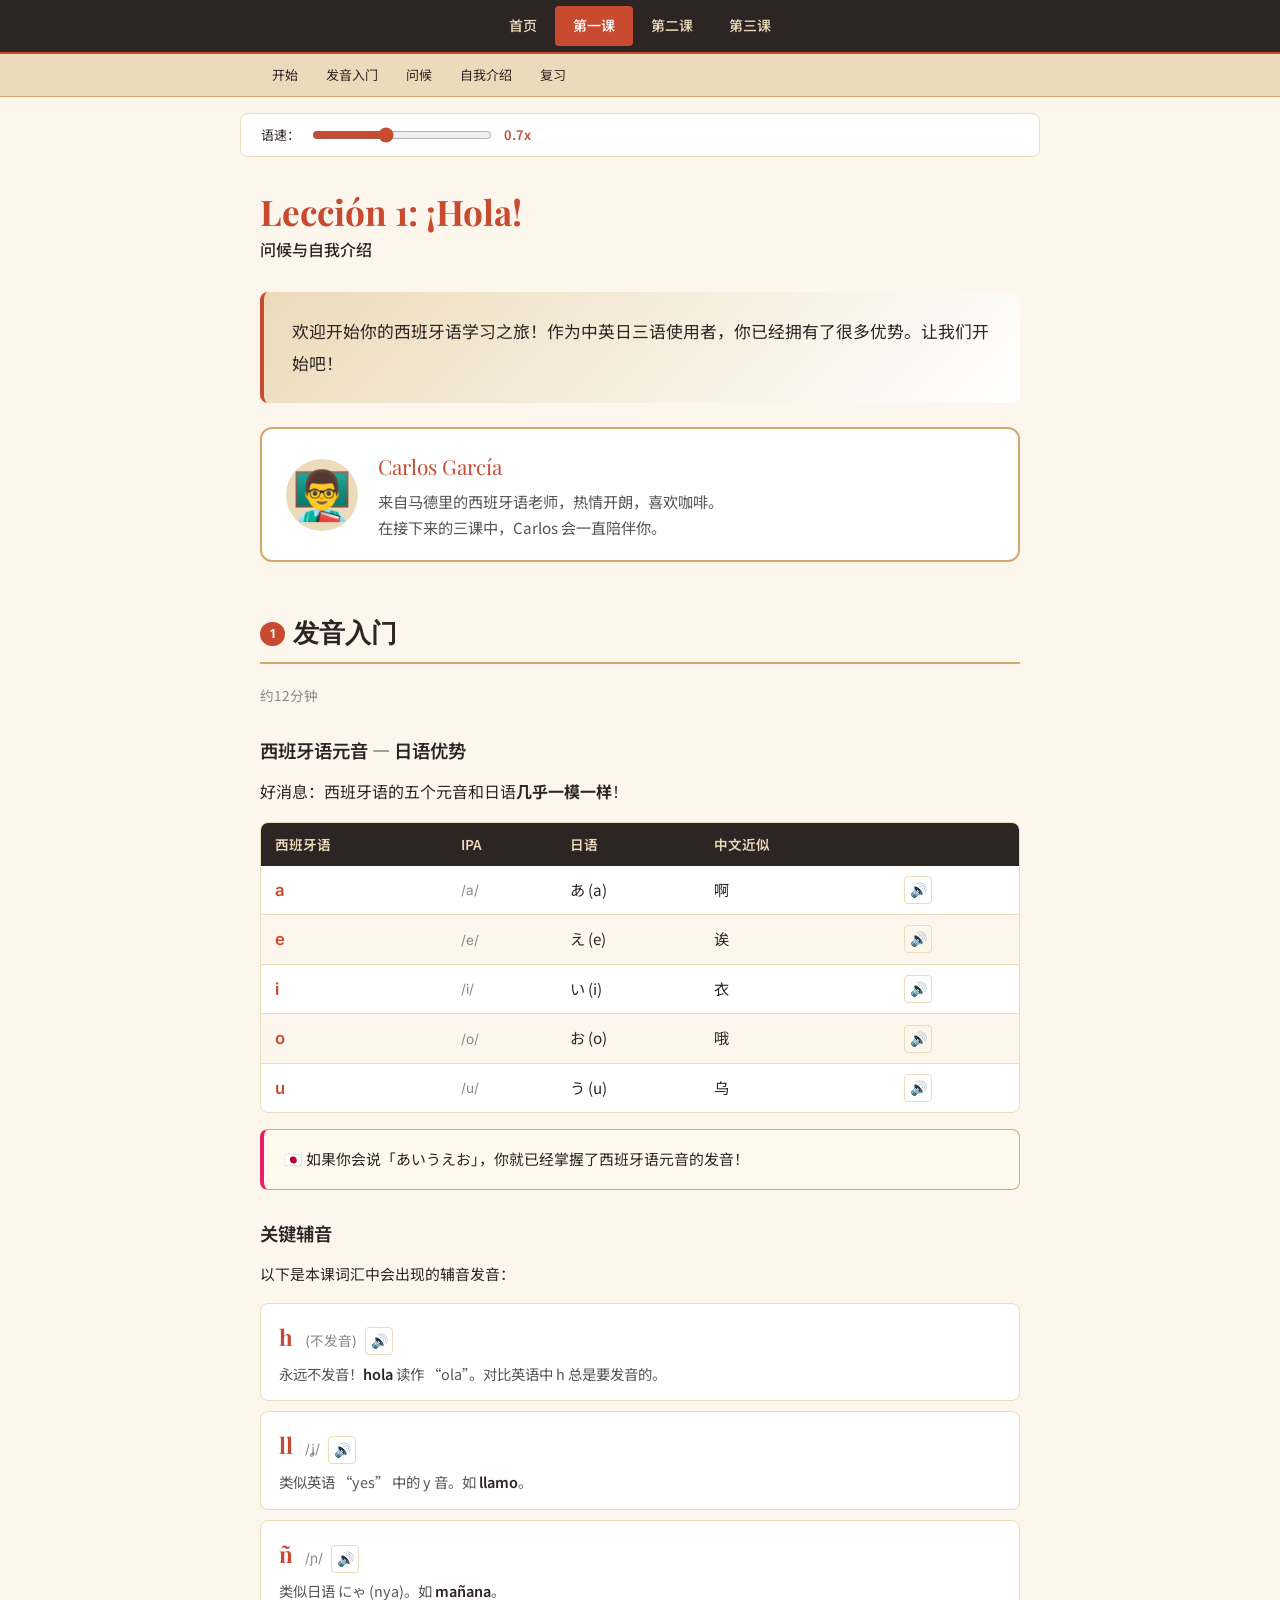
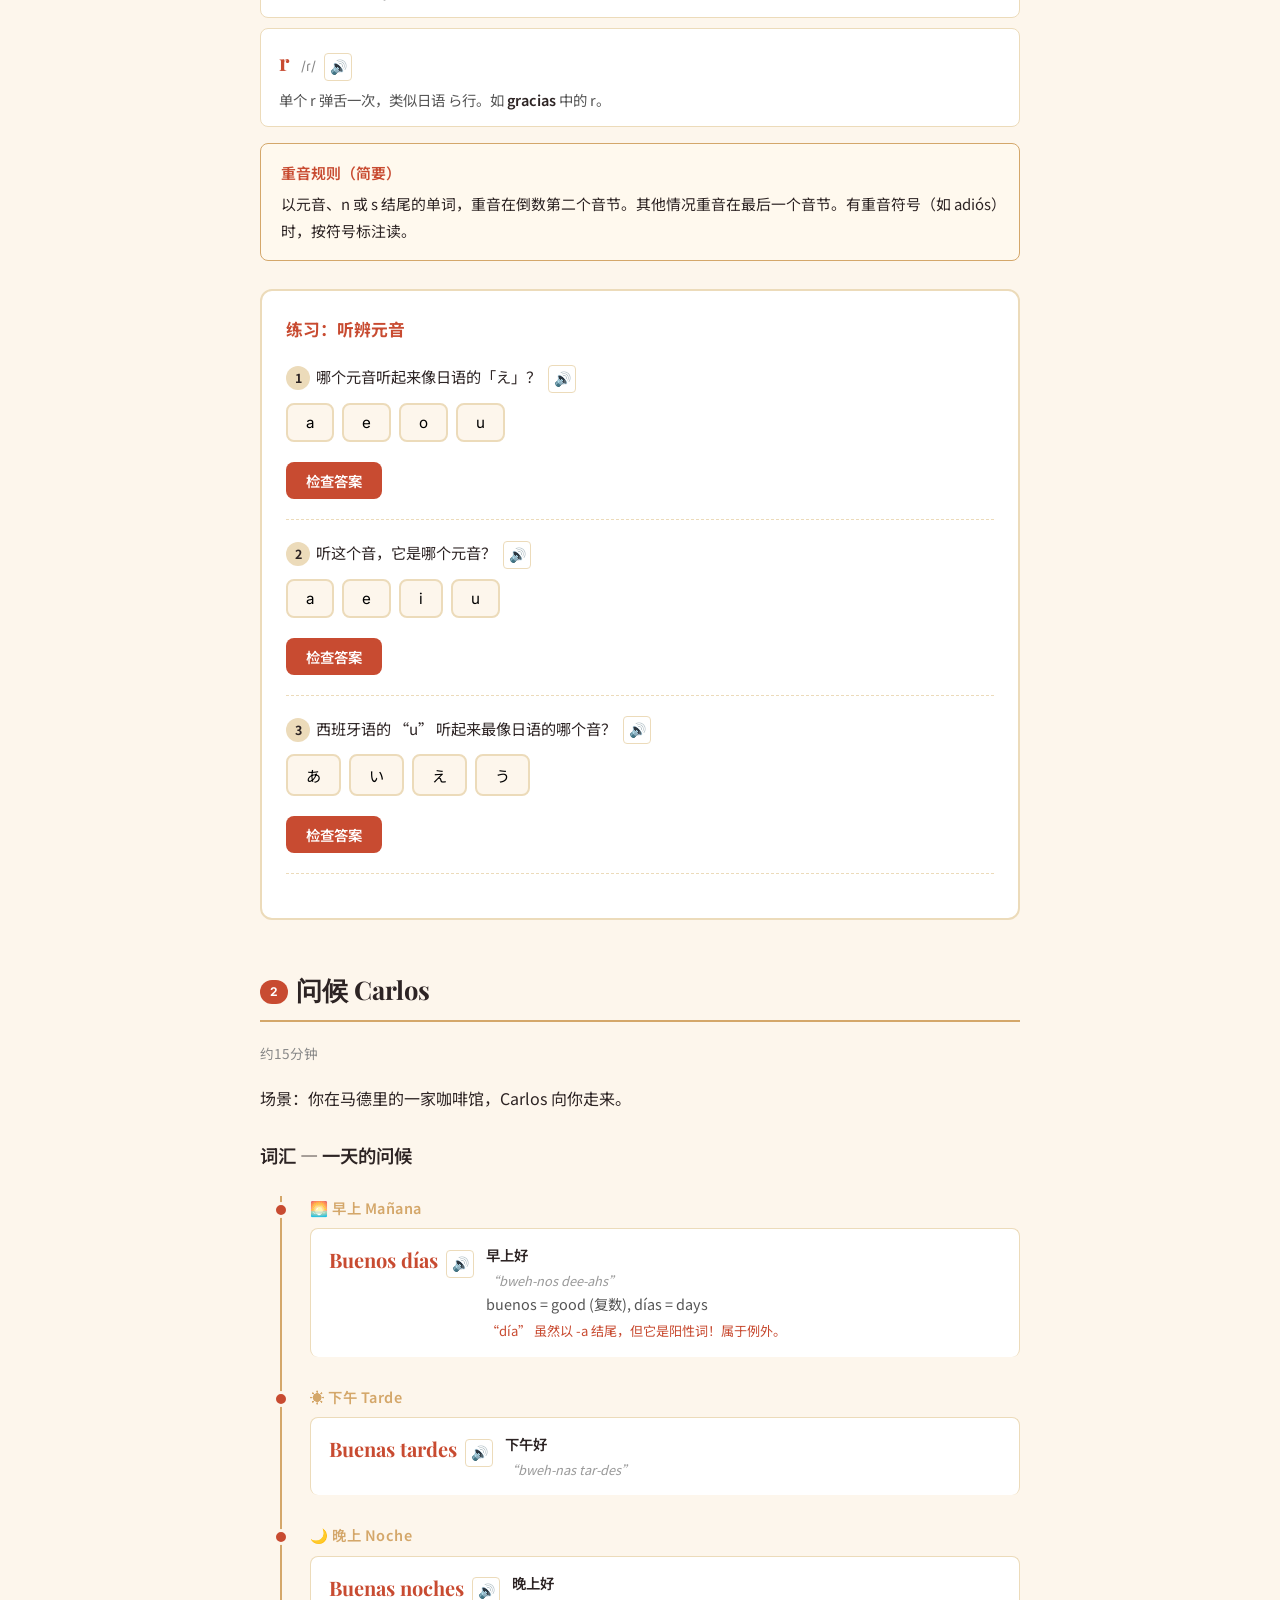
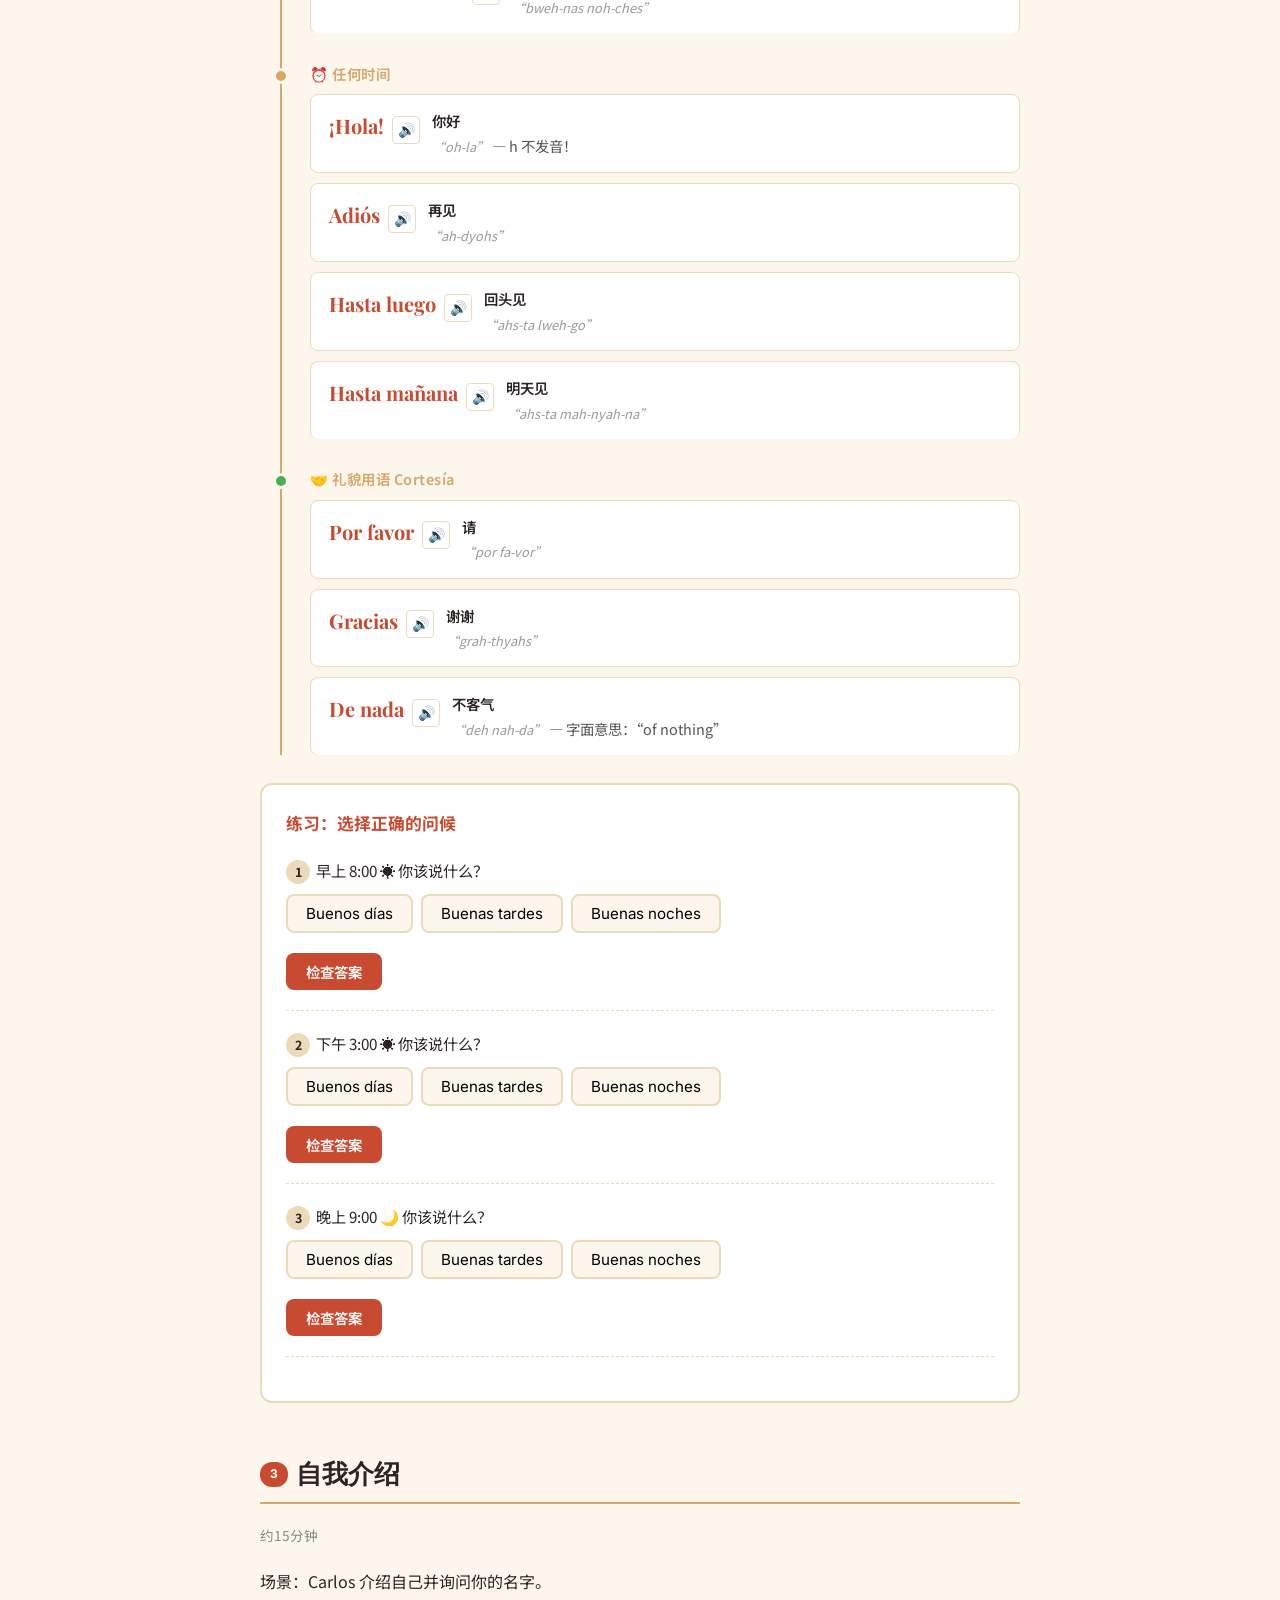
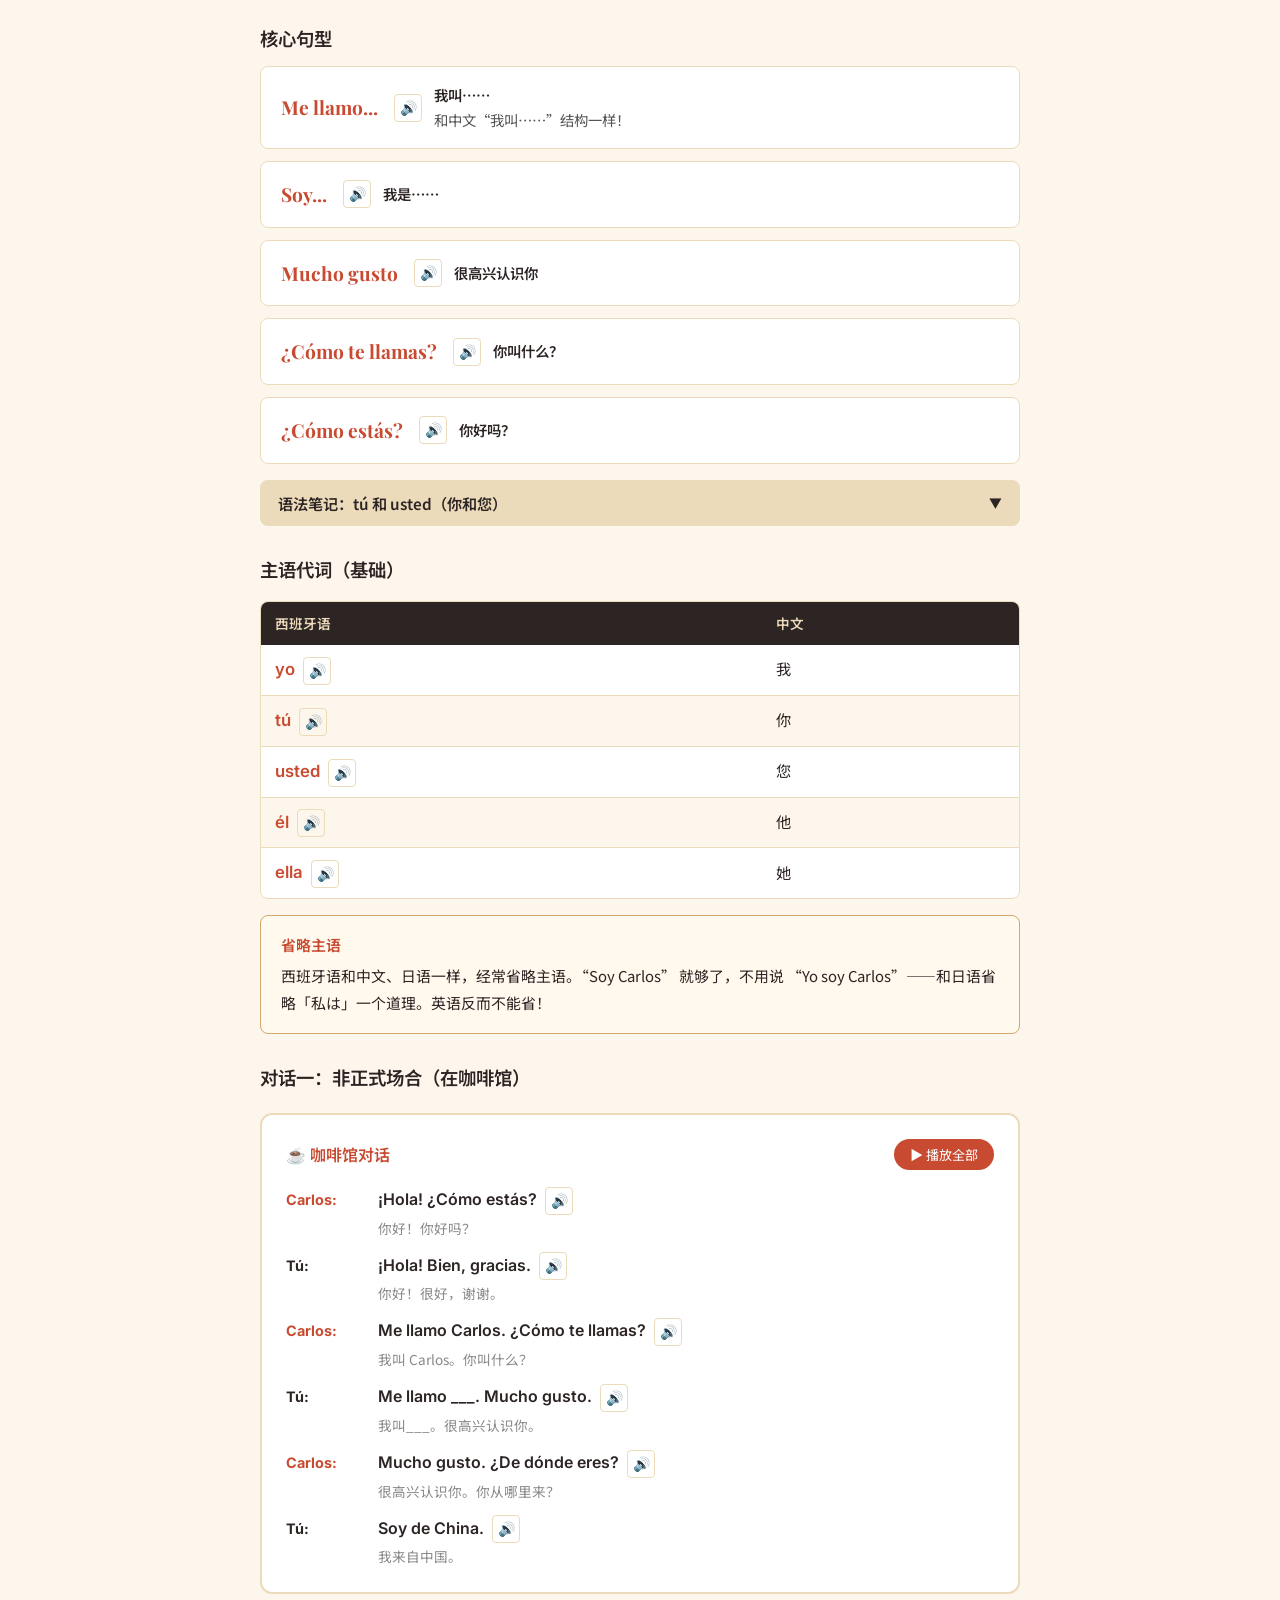
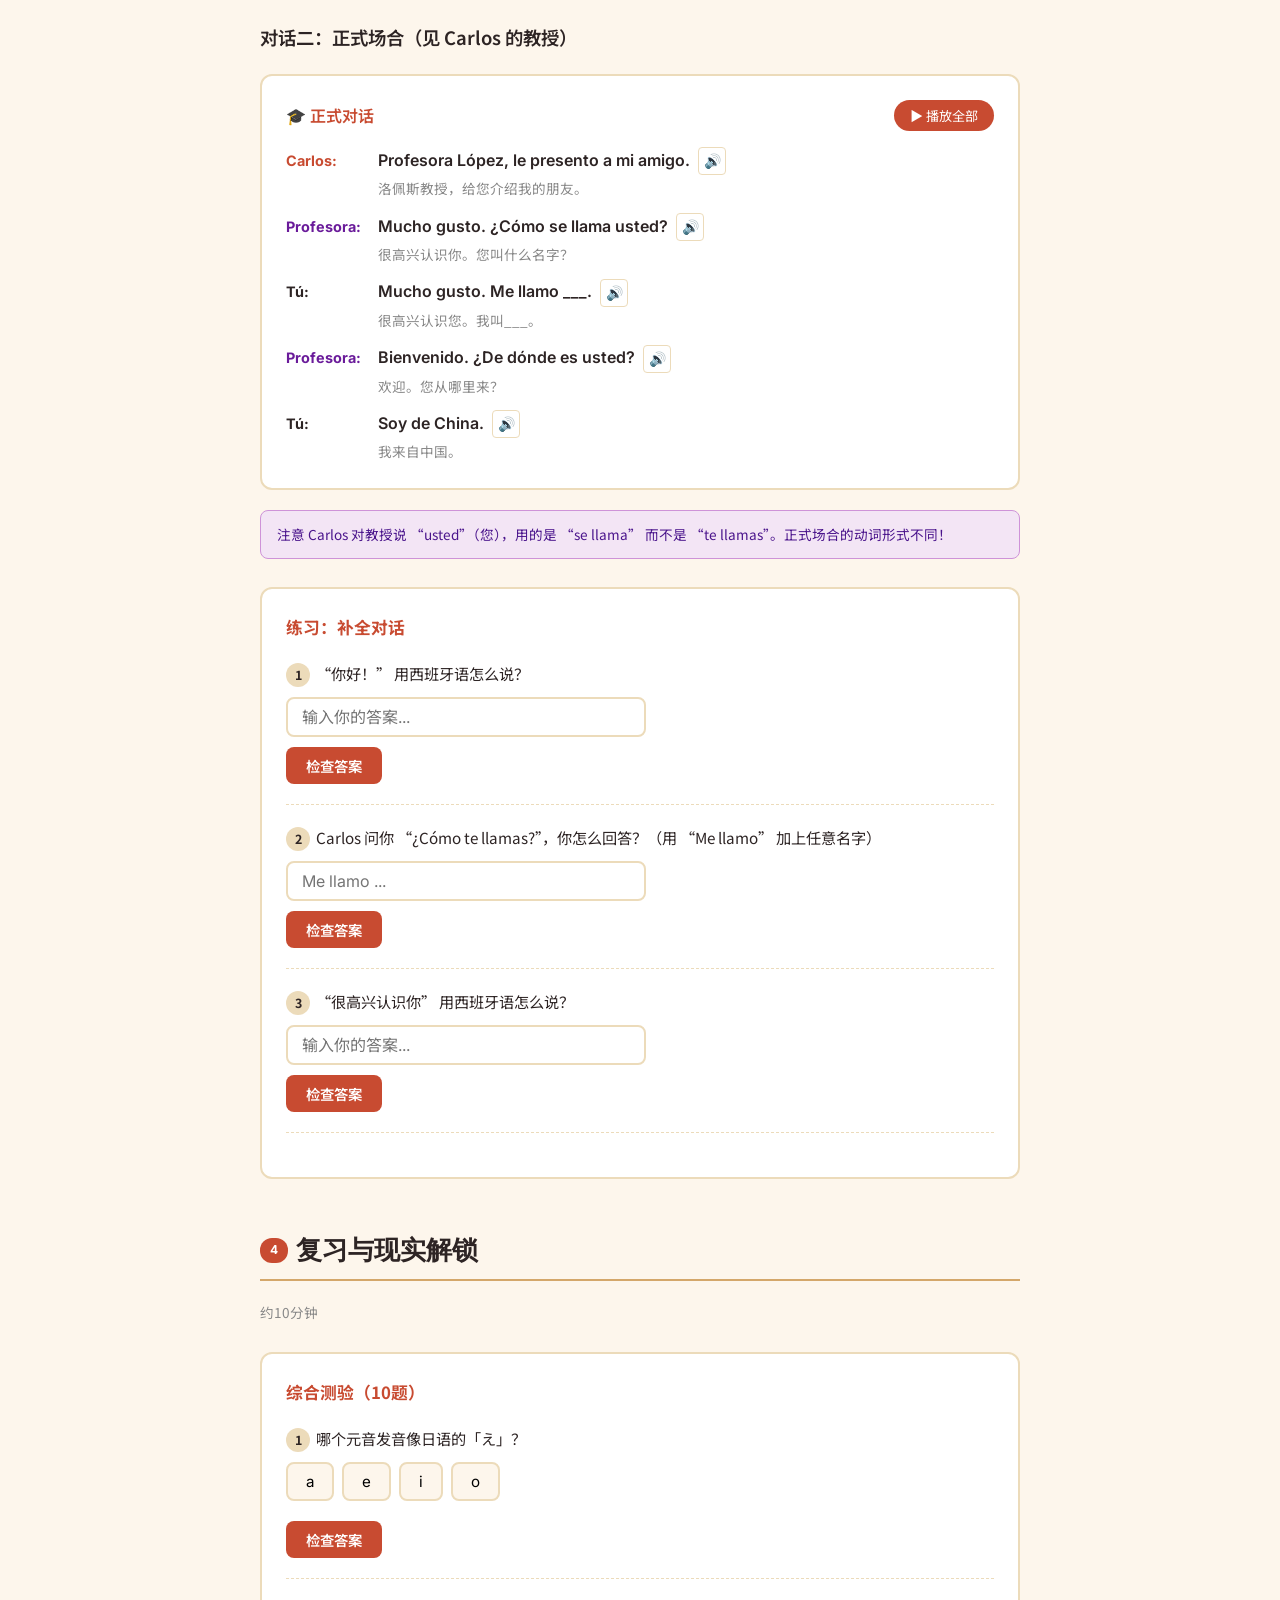
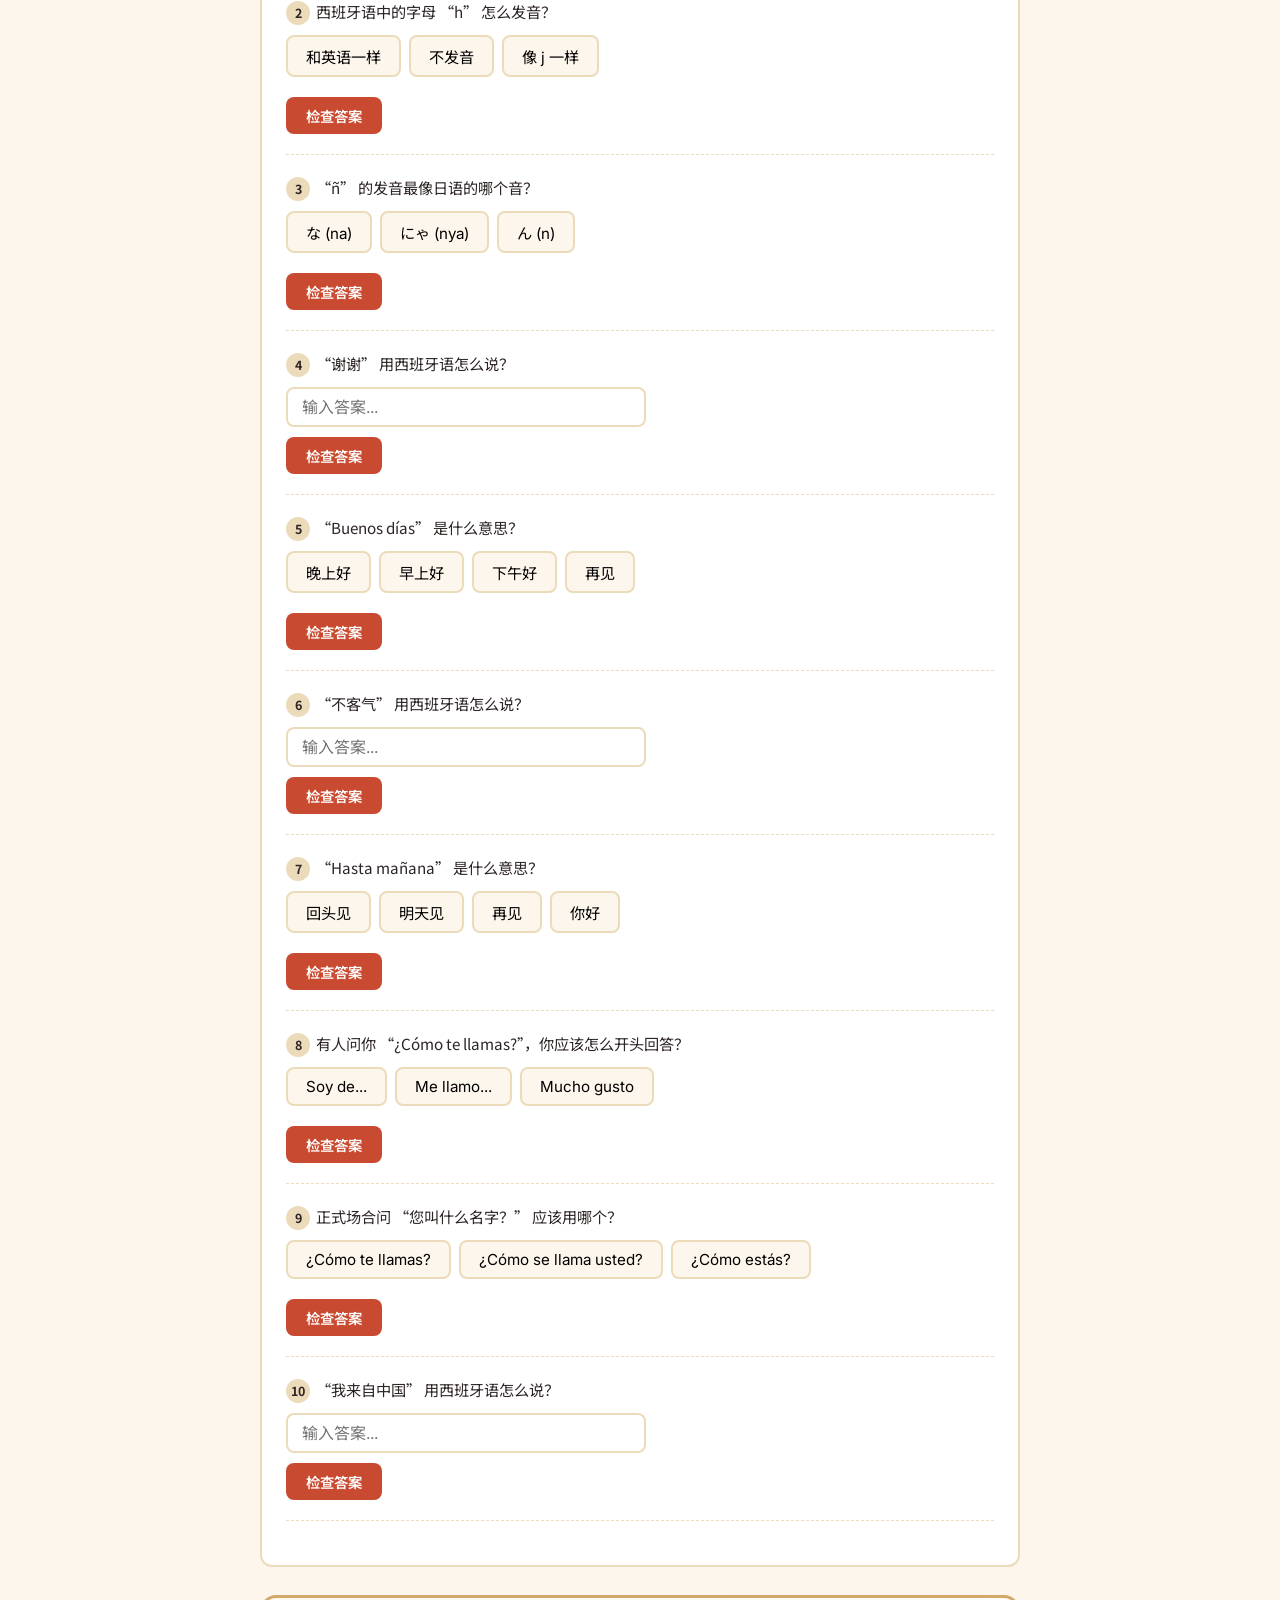
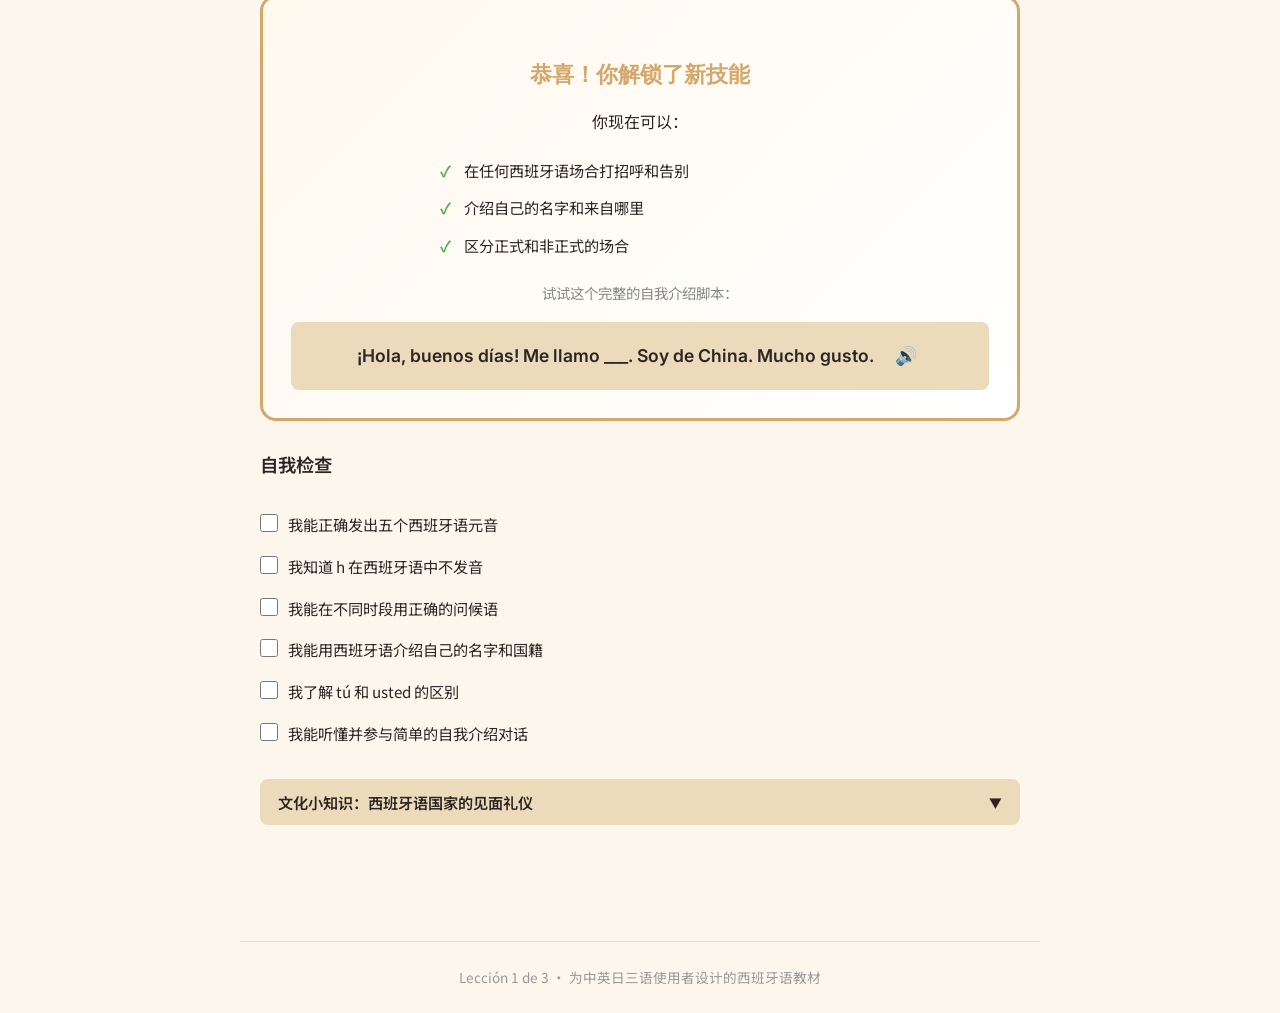
==== leccion1.html @ 63743ad9 "Initial commit: Spanish textbook for trilingual learners (ZH/EN/JA) Three lessons with TTS audio, in" ====
<!DOCTYPE html>
<html lang="zh-CN">
<head>
<meta charset="UTF-8">
<meta name="viewport" content="width=device-width, initial-scale=1.0">
<title>Lección 1: ¡Hola! 问候与自我介绍</title>
<link rel="preconnect" href="https://fonts.googleapis.com">
<link rel="preconnect" href="https://fonts.gstatic.com" crossorigin>
<link href="https://fonts.googleapis.com/css2?family=Inter:wght@400;500;600;700&family=Noto+Sans+JP:wght@400;500&family=Noto+Sans+SC:wght@400;500;600;700&family=Playfair+Display:ital,wght@0,600;0,700;1,600&display=swap" rel="stylesheet">
<link rel="stylesheet" href="css/style.css">
<style>
/* === Page-specific overrides for Leccion 1 === */
html { scroll-behavior: smooth; scroll-padding-top: calc(var(--nav-h) + var(--section-nav-h) + 16px); }
body { font-family: var(--font-body); background: var(--light-bg); font-size: 16px; }
</style>
</head>
<body>

<!-- Scroll Progress Bar -->
<div id="progress-bar" role="progressbar" aria-label="页面阅读进度"></div>

<!-- Main Navigation -->
<nav class="main-nav" role="navigation" aria-label="课程导航">
  <div class="nav-inner">
    <a href="index.html">首页</a>
    <a href="leccion1.html" class="active">第一课</a>
    <a href="leccion2.html">第二课</a>
    <a href="leccion3.html">第三课</a>
  </div>
</nav>

<!-- Section Navigation -->
<nav class="section-nav" role="navigation" aria-label="章节导航">
  <div class="nav-inner">
    <a href="#opening">开始</a>
    <a href="#block1">发音入门</a>
    <a href="#block2">问候</a>
    <a href="#block3">自我介绍</a>
    <a href="#block4">复习</a>
  </div>
</nav>

<!-- Speed Control -->
<div class="speed-control" role="region" aria-label="语速控制">
  <span>语速：</span>
  <input type="range" id="speed-slider" min="0.5" max="1.0" step="0.05" value="0.7" aria-label="语速调节滑块">
  <span class="speed-val" id="speed-val">0.7x</span>
</div>

<main>

<!-- ================= OPENING ================= -->
<section id="opening">
  <h1>Lecci&oacute;n 1: &iexcl;Hola!
    <span class="subtitle">问候与自我介绍</span>
  </h1>

  <div class="welcome-card">
    欢迎开始你的西班牙语学习之旅！作为中英日三语使用者，你已经拥有了很多优势。让我们开始吧！
  </div>

  <div class="character-card">
    <div class="avatar" aria-hidden="true">&#x1F468;&#x200D;&#x1F3EB;</div>
    <div class="info">
      <div class="name">Carlos Garc&iacute;a</div>
      <p>来自马德里的西班牙语老师，热情开朗，喜欢咖啡。<br>在接下来的三课中，Carlos 会一直陪伴你。</p>
    </div>
  </div>
</section>

<!-- ================= BLOCK 1 ================= -->
<section id="block1">
  <h2><span class="block-num">1</span>发音入门</h2>
  <p style="font-family:var(--font-cn);color:#888;font-size:0.85rem;margin-bottom:20px;">约12分钟</p>

  <h3>西班牙语元音 &mdash; 日语优势</h3>
  <p style="font-family:var(--font-cn);margin-bottom:16px;">好消息：西班牙语的五个元音和日语<strong>几乎一模一样</strong>！</p>

  <div class="table-wrap">
    <table aria-label="西班牙语元音对照表">
      <thead>
        <tr>
          <th>西班牙语</th>
          <th>IPA</th>
          <th>日语</th>
          <th>中文近似</th>
          <th></th>
        </tr>
      </thead>
      <tbody>
        <tr>
          <td><span class="es">a</span></td>
          <td><span class="ipa">/a/</span></td>
          <td><span class="jp">あ (a)</span></td>
          <td><span class="cn">啊</span></td>
          <td><button class="speak-btn" onclick="speak('a')" aria-label="播放 a 的发音">&#x1F50A;</button></td>
        </tr>
        <tr>
          <td><span class="es">e</span></td>
          <td><span class="ipa">/e/</span></td>
          <td><span class="jp">え (e)</span></td>
          <td><span class="cn">诶</span></td>
          <td><button class="speak-btn" onclick="speak('e')" aria-label="播放 e 的发音">&#x1F50A;</button></td>
        </tr>
        <tr>
          <td><span class="es">i</span></td>
          <td><span class="ipa">/i/</span></td>
          <td><span class="jp">い (i)</span></td>
          <td><span class="cn">衣</span></td>
          <td><button class="speak-btn" onclick="speak('i')" aria-label="播放 i 的发音">&#x1F50A;</button></td>
        </tr>
        <tr>
          <td><span class="es">o</span></td>
          <td><span class="ipa">/o/</span></td>
          <td><span class="jp">お (o)</span></td>
          <td><span class="cn">哦</span></td>
          <td><button class="speak-btn" onclick="speak('o')" aria-label="播放 o 的发音">&#x1F50A;</button></td>
        </tr>
        <tr>
          <td><span class="es">u</span></td>
          <td><span class="ipa">/u/</span></td>
          <td><span class="jp">う (u)</span></td>
          <td><span class="cn">乌</span></td>
          <td><button class="speak-btn" onclick="speak('u')" aria-label="播放 u 的发音">&#x1F50A;</button></td>
        </tr>
      </tbody>
    </table>
  </div>

  <div class="note-box jp-note">
    &#x1F1EF;&#x1F1F5; 如果你会说「あいうえお」，你就已经掌握了西班牙语元音的发音！
  </div>

  <h3>关键辅音</h3>
  <p style="font-family:var(--font-cn);margin-bottom:16px;font-size:0.93rem;">以下是本课词汇中会出现的辅音发音：</p>

  <div class="consonant-list">
    <div class="consonant-item">
      <span class="letter">h</span>
      <span class="ipa-info">(不发音)</span>
      <button class="speak-btn" onclick="speak('hola')" aria-label="播放 hola">&#x1F50A;</button>
      <div class="desc">永远不发音！<span class="example">hola</span> 读作 &ldquo;ola&rdquo;。对比英语中 h 总是要发音的。</div>
    </div>
    <div class="consonant-item">
      <span class="letter">ll</span>
      <span class="ipa-info">/ʝ/</span>
      <button class="speak-btn" onclick="speak('llamo')" aria-label="播放 llamo">&#x1F50A;</button>
      <div class="desc">类似英语 &ldquo;yes&rdquo; 中的 y 音。如 <span class="example">llamo</span>。</div>
    </div>
    <div class="consonant-item">
      <span class="letter">&ntilde;</span>
      <span class="ipa-info">/ɲ/</span>
      <button class="speak-btn" onclick="speak('mañana')" aria-label="播放 mañana">&#x1F50A;</button>
      <div class="desc">类似日语 <span style="font-family:var(--font-jp)">にゃ</span> (nya)。如 <span class="example">ma&ntilde;ana</span>。</div>
    </div>
    <div class="consonant-item">
      <span class="letter">r</span>
      <span class="ipa-info">/ɾ/</span>
      <button class="speak-btn" onclick="speak('gracias')" aria-label="播放 gracias">&#x1F50A;</button>
      <div class="desc">单个 r 弹舌一次，类似日语 <span style="font-family:var(--font-jp)">ら行</span>。如 <span class="example">gracias</span> 中的 r。</div>
    </div>
  </div>

  <div class="note-box">
    <div class="note-label">重音规则（简要）</div>
    以元音、n 或 s 结尾的单词，重音在倒数第二个音节。其他情况重音在最后一个音节。有重音符号（如 adi&oacute;s）时，按符号标注读。
  </div>

  <!-- EXERCISE: Block 1 -->
  <div class="exercise-section" id="ex1" data-exercise="ex1">
    <div class="exercise-title">练习：听辨元音</div>

    <div class="question-block" data-q="ex1-1">
      <div class="q-label"><span class="q-num">1</span>哪个元音听起来像日语的「え」？ <button class="speak-btn" onclick="speak('e')" aria-label="播放元音">&#x1F50A;</button></div>
      <div class="mc-options">
        <button class="mc-btn" data-val="a" onclick="selectMC(this)">a</button>
        <button class="mc-btn" data-val="e" onclick="selectMC(this)">e</button>
        <button class="mc-btn" data-val="o" onclick="selectMC(this)">o</button>
        <button class="mc-btn" data-val="u" onclick="selectMC(this)">u</button>
      </div>
      <button class="check-btn" onclick="checkMC('ex1-1','e')">检查答案</button>
      <div class="feedback" id="fb-ex1-1"></div>
    </div>

    <div class="question-block" data-q="ex1-2">
      <div class="q-label"><span class="q-num">2</span>听这个音，它是哪个元音？ <button class="speak-btn" onclick="speak('i')" aria-label="播放元音">&#x1F50A;</button></div>
      <div class="mc-options">
        <button class="mc-btn" data-val="a" onclick="selectMC(this)">a</button>
        <button class="mc-btn" data-val="e" onclick="selectMC(this)">e</button>
        <button class="mc-btn" data-val="i" onclick="selectMC(this)">i</button>
        <button class="mc-btn" data-val="u" onclick="selectMC(this)">u</button>
      </div>
      <button class="check-btn" onclick="checkMC('ex1-2','i')">检查答案</button>
      <div class="feedback" id="fb-ex1-2"></div>
    </div>

    <div class="question-block" data-q="ex1-3">
      <div class="q-label"><span class="q-num">3</span>西班牙语的 &ldquo;u&rdquo; 听起来最像日语的哪个音？ <button class="speak-btn" onclick="speak('u')" aria-label="播放元音">&#x1F50A;</button></div>
      <div class="mc-options">
        <button class="mc-btn" data-val="あ" onclick="selectMC(this)">あ</button>
        <button class="mc-btn" data-val="い" onclick="selectMC(this)">い</button>
        <button class="mc-btn" data-val="え" onclick="selectMC(this)">え</button>
        <button class="mc-btn" data-val="う" onclick="selectMC(this)">う</button>
      </div>
      <button class="check-btn" onclick="checkMC('ex1-3','う')">检查答案</button>
      <div class="feedback" id="fb-ex1-3"></div>
    </div>

    <div class="score-display" id="score-ex1"></div>
    <button class="retry-btn" id="retry-ex1" onclick="resetExercise('ex1')">重新测试</button>
  </div>
</section>

<!-- ================= BLOCK 2 ================= -->
<section id="block2">
  <h2><span class="block-num">2</span>问候 Carlos</h2>
  <p style="font-family:var(--font-cn);color:#888;font-size:0.85rem;margin-bottom:20px;">约15分钟</p>

  <p style="font-family:var(--font-cn);margin-bottom:20px;">场景：你在马德里的一家咖啡馆，Carlos 向你走来。</p>

  <h3>词汇 &mdash; 一天的问候</h3>

  <div class="timeline">
    <!-- Morning -->
    <div class="timeline-section">
      <div class="dot"></div>
      <div class="time-label">&#x1F305; 早上 Ma&ntilde;ana</div>
      <div class="vocab-item">
        <div>
          <span class="es-word">Buenos d&iacute;as</span>
          <button class="speak-btn" onclick="speak('Buenos días')" aria-label="播放 Buenos días">&#x1F50A;</button>
        </div>
        <div class="details">
          <span class="cn-meaning">早上好</span><br>
          <span class="phonetic">&ldquo;bweh-nos dee-ahs&rdquo;</span><br>
          buenos = good (复数), d&iacute;as = days<br>
          <span class="note-inline">&ldquo;d&iacute;a&rdquo; 虽然以 -a 结尾，但它是阳性词！属于例外。</span>
        </div>
      </div>
    </div>

    <!-- Afternoon -->
    <div class="timeline-section">
      <div class="dot"></div>
      <div class="time-label">&#x2600;&#xFE0F; 下午 Tarde</div>
      <div class="vocab-item">
        <div>
          <span class="es-word">Buenas tardes</span>
          <button class="speak-btn" onclick="speak('Buenas tardes')" aria-label="播放 Buenas tardes">&#x1F50A;</button>
        </div>
        <div class="details">
          <span class="cn-meaning">下午好</span><br>
          <span class="phonetic">&ldquo;bweh-nas tar-des&rdquo;</span>
        </div>
      </div>
    </div>

    <!-- Evening -->
    <div class="timeline-section">
      <div class="dot"></div>
      <div class="time-label">&#x1F319; 晚上 Noche</div>
      <div class="vocab-item">
        <div>
          <span class="es-word">Buenas noches</span>
          <button class="speak-btn" onclick="speak('Buenas noches')" aria-label="播放 Buenas noches">&#x1F50A;</button>
        </div>
        <div class="details">
          <span class="cn-meaning">晚上好</span><br>
          <span class="phonetic">&ldquo;bweh-nas noh-ches&rdquo;</span>
        </div>
      </div>
    </div>

    <!-- Anytime -->
    <div class="timeline-section">
      <div class="dot" style="background:var(--gold)"></div>
      <div class="time-label">&#x23F0; 任何时间</div>
      <div class="vocab-item">
        <div>
          <span class="es-word">&iexcl;Hola!</span>
          <button class="speak-btn" onclick="speak('Hola')" aria-label="播放 Hola">&#x1F50A;</button>
        </div>
        <div class="details">
          <span class="cn-meaning">你好</span><br>
          <span class="phonetic">&ldquo;oh-la&rdquo;</span> &mdash; h 不发音！
        </div>
      </div>
      <div class="vocab-item">
        <div>
          <span class="es-word">Adi&oacute;s</span>
          <button class="speak-btn" onclick="speak('Adiós')" aria-label="播放 Adiós">&#x1F50A;</button>
        </div>
        <div class="details">
          <span class="cn-meaning">再见</span><br>
          <span class="phonetic">&ldquo;ah-dyohs&rdquo;</span>
        </div>
      </div>
      <div class="vocab-item">
        <div>
          <span class="es-word">Hasta luego</span>
          <button class="speak-btn" onclick="speak('Hasta luego')" aria-label="播放 Hasta luego">&#x1F50A;</button>
        </div>
        <div class="details">
          <span class="cn-meaning">回头见</span><br>
          <span class="phonetic">&ldquo;ahs-ta lweh-go&rdquo;</span>
        </div>
      </div>
      <div class="vocab-item">
        <div>
          <span class="es-word">Hasta ma&ntilde;ana</span>
          <button class="speak-btn" onclick="speak('Hasta mañana')" aria-label="播放 Hasta mañana">&#x1F50A;</button>
        </div>
        <div class="details">
          <span class="cn-meaning">明天见</span><br>
          <span class="phonetic">&ldquo;ahs-ta mah-nyah-na&rdquo;</span>
        </div>
      </div>
    </div>

    <!-- Courtesy -->
    <div class="timeline-section">
      <div class="dot" style="background:var(--success)"></div>
      <div class="time-label">&#x1F91D; 礼貌用语 Cortes&iacute;a</div>
      <div class="vocab-item">
        <div>
          <span class="es-word">Por favor</span>
          <button class="speak-btn" onclick="speak('Por favor')" aria-label="播放 Por favor">&#x1F50A;</button>
        </div>
        <div class="details">
          <span class="cn-meaning">请</span><br>
          <span class="phonetic">&ldquo;por fa-vor&rdquo;</span>
        </div>
      </div>
      <div class="vocab-item">
        <div>
          <span class="es-word">Gracias</span>
          <button class="speak-btn" onclick="speak('Gracias')" aria-label="播放 Gracias">&#x1F50A;</button>
        </div>
        <div class="details">
          <span class="cn-meaning">谢谢</span><br>
          <span class="phonetic">&ldquo;grah-thyahs&rdquo;</span>
        </div>
      </div>
      <div class="vocab-item">
        <div>
          <span class="es-word">De nada</span>
          <button class="speak-btn" onclick="speak('De nada')" aria-label="播放 De nada">&#x1F50A;</button>
        </div>
        <div class="details">
          <span class="cn-meaning">不客气</span><br>
          <span class="phonetic">&ldquo;deh nah-da&rdquo;</span> &mdash; 字面意思：&ldquo;of nothing&rdquo;
        </div>
      </div>
    </div>
  </div>

  <!-- EXERCISE: Block 2 -->
  <div class="exercise-section" id="ex2" data-exercise="ex2">
    <div class="exercise-title">练习：选择正确的问候</div>

    <div class="question-block" data-q="ex2-1">
      <div class="q-label"><span class="q-num">1</span>早上 8:00 &#x2600;&#xFE0F; 你该说什么？</div>
      <div class="mc-options">
        <button class="mc-btn" data-val="Buenos días" onclick="selectMC(this)">Buenos d&iacute;as</button>
        <button class="mc-btn" data-val="Buenas tardes" onclick="selectMC(this)">Buenas tardes</button>
        <button class="mc-btn" data-val="Buenas noches" onclick="selectMC(this)">Buenas noches</button>
      </div>
      <button class="check-btn" onclick="checkMC('ex2-1','Buenos días')">检查答案</button>
      <div class="feedback" id="fb-ex2-1"></div>
    </div>

    <div class="question-block" data-q="ex2-2">
      <div class="q-label"><span class="q-num">2</span>下午 3:00 &#x2600;&#xFE0F; 你该说什么？</div>
      <div class="mc-options">
        <button class="mc-btn" data-val="Buenos días" onclick="selectMC(this)">Buenos d&iacute;as</button>
        <button class="mc-btn" data-val="Buenas tardes" onclick="selectMC(this)">Buenas tardes</button>
        <button class="mc-btn" data-val="Buenas noches" onclick="selectMC(this)">Buenas noches</button>
      </div>
      <button class="check-btn" onclick="checkMC('ex2-2','Buenas tardes')">检查答案</button>
      <div class="feedback" id="fb-ex2-2"></div>
    </div>

    <div class="question-block" data-q="ex2-3">
      <div class="q-label"><span class="q-num">3</span>晚上 9:00 &#x1F319; 你该说什么？</div>
      <div class="mc-options">
        <button class="mc-btn" data-val="Buenos días" onclick="selectMC(this)">Buenos d&iacute;as</button>
        <button class="mc-btn" data-val="Buenas tardes" onclick="selectMC(this)">Buenas tardes</button>
        <button class="mc-btn" data-val="Buenas noches" onclick="selectMC(this)">Buenas noches</button>
      </div>
      <button class="check-btn" onclick="checkMC('ex2-3','Buenas noches')">检查答案</button>
      <div class="feedback" id="fb-ex2-3"></div>
    </div>

    <div class="score-display" id="score-ex2"></div>
    <button class="retry-btn" id="retry-ex2" onclick="resetExercise('ex2')">重新测试</button>
  </div>
</section>

<!-- ================= BLOCK 3 ================= -->
<section id="block3">
  <h2><span class="block-num">3</span>自我介绍</h2>
  <p style="font-family:var(--font-cn);color:#888;font-size:0.85rem;margin-bottom:20px;">约15分钟</p>

  <p style="font-family:var(--font-cn);margin-bottom:20px;">场景：Carlos 介绍自己并询问你的名字。</p>

  <h3>核心句型</h3>

  <div class="phrase-card">
    <span class="es-phrase">Me llamo...</span>
    <button class="speak-btn" onclick="speak('Me llamo')" aria-label="播放 Me llamo">&#x1F50A;</button>
    <div class="meaning"><span class="cn">我叫……</span><br><span class="note-inline">和中文&ldquo;我叫……&rdquo;结构一样！</span></div>
  </div>

  <div class="phrase-card">
    <span class="es-phrase">Soy...</span>
    <button class="speak-btn" onclick="speak('Soy')" aria-label="播放 Soy">&#x1F50A;</button>
    <div class="meaning"><span class="cn">我是……</span></div>
  </div>

  <div class="phrase-card">
    <span class="es-phrase">Mucho gusto</span>
    <button class="speak-btn" onclick="speak('Mucho gusto')" aria-label="播放 Mucho gusto">&#x1F50A;</button>
    <div class="meaning"><span class="cn">很高兴认识你</span></div>
  </div>

  <div class="phrase-card">
    <span class="es-phrase">&iquest;C&oacute;mo te llamas?</span>
    <button class="speak-btn" onclick="speak('¿Cómo te llamas?')" aria-label="播放 Cómo te llamas">&#x1F50A;</button>
    <div class="meaning"><span class="cn">你叫什么？</span></div>
  </div>

  <div class="phrase-card">
    <span class="es-phrase">&iquest;C&oacute;mo est&aacute;s?</span>
    <button class="speak-btn" onclick="speak('¿Cómo estás?')" aria-label="播放 Cómo estás">&#x1F50A;</button>
    <div class="meaning"><span class="cn">你好吗？</span></div>
  </div>

  <!-- Grammar: tú vs usted -->
  <div class="collapsible">
    <button class="collapsible-toggle" onclick="toggleCollapse(this)" aria-expanded="false">
      语法笔记：t&uacute; 和 usted（你和您）
      <span class="arrow">&#x25BC;</span>
    </button>
    <div class="collapsible-content">
      <div class="inner">
        西班牙语有两个&ldquo;你&rdquo;：<strong>t&uacute;</strong>（类似中文的「你」）和 <strong>usted</strong>（类似中文的「您」）。不确定该用哪个时，选 usted&mdash;&mdash;没人会因为你太礼貌而生气。
      </div>
    </div>
  </div>

  <h3>主语代词（基础）</h3>

  <div class="table-wrap">
    <table aria-label="主语代词对照表">
      <thead>
        <tr>
          <th>西班牙语</th>
          <th>中文</th>
        </tr>
      </thead>
      <tbody>
        <tr>
          <td><span class="es">yo</span> <button class="speak-btn" onclick="speak('yo')" aria-label="播放 yo">&#x1F50A;</button></td>
          <td><span class="cn">我</span></td>
        </tr>
        <tr>
          <td><span class="es">t&uacute;</span> <button class="speak-btn" onclick="speak('tú')" aria-label="播放 tú">&#x1F50A;</button></td>
          <td><span class="cn">你</span></td>
        </tr>
        <tr>
          <td><span class="es">usted</span> <button class="speak-btn" onclick="speak('usted')" aria-label="播放 usted">&#x1F50A;</button></td>
          <td><span class="cn">您</span></td>
        </tr>
        <tr>
          <td><span class="es">&eacute;l</span> <button class="speak-btn" onclick="speak('él')" aria-label="播放 él">&#x1F50A;</button></td>
          <td><span class="cn">他</span></td>
        </tr>
        <tr>
          <td><span class="es">ella</span> <button class="speak-btn" onclick="speak('ella')" aria-label="播放 ella">&#x1F50A;</button></td>
          <td><span class="cn">她</span></td>
        </tr>
      </tbody>
    </table>
  </div>

  <div class="note-box">
    <div class="note-label">省略主语</div>
    西班牙语和中文、日语一样，经常省略主语。&ldquo;Soy Carlos&rdquo; 就够了，不用说 &ldquo;Yo soy Carlos&rdquo;&mdash;&mdash;和日语省略「<span style="font-family:var(--font-jp)">私は</span>」一个道理。英语反而不能省！
  </div>

  <!-- Dialogue 1 — Informal -->
  <h3>对话一：非正式场合（在咖啡馆）</h3>
  <div class="dialogue-box">
    <div class="dialogue-title">
      <span>&#x2615; 咖啡馆对话</span>
      <button class="play-all-btn" onclick="playDialogue('d1')" aria-label="播放全部对话">&#x25B6; 播放全部</button>
    </div>
    <div class="dialogue-line" data-dialogue="d1" data-es="¡Hola! ¿Cómo estás?">
      <span class="speaker carlos">Carlos:</span>
      <div class="text">
        <div class="es">&iexcl;Hola! &iquest;C&oacute;mo est&aacute;s? <button class="speak-btn" onclick="speak('¡Hola! ¿Cómo estás?')" aria-label="播放此句">&#x1F50A;</button></div>
        <div class="cn-trans">你好！你好吗？</div>
      </div>
    </div>
    <div class="dialogue-line" data-dialogue="d1" data-es="¡Hola! Bien, gracias.">
      <span class="speaker">T&uacute;:</span>
      <div class="text">
        <div class="es">&iexcl;Hola! Bien, gracias. <button class="speak-btn" onclick="speak('¡Hola! Bien, gracias.')" aria-label="播放此句">&#x1F50A;</button></div>
        <div class="cn-trans">你好！很好，谢谢。</div>
      </div>
    </div>
    <div class="dialogue-line" data-dialogue="d1" data-es="Me llamo Carlos. ¿Cómo te llamas?">
      <span class="speaker carlos">Carlos:</span>
      <div class="text">
        <div class="es">Me llamo Carlos. &iquest;C&oacute;mo te llamas? <button class="speak-btn" onclick="speak('Me llamo Carlos. ¿Cómo te llamas?')" aria-label="播放此句">&#x1F50A;</button></div>
        <div class="cn-trans">我叫 Carlos。你叫什么？</div>
      </div>
    </div>
    <div class="dialogue-line" data-dialogue="d1" data-es="Me llamo Ana. Mucho gusto.">
      <span class="speaker">T&uacute;:</span>
      <div class="text">
        <div class="es">Me llamo ___. Mucho gusto. <button class="speak-btn" onclick="speak('Me llamo Ana. Mucho gusto.')" aria-label="播放此句">&#x1F50A;</button></div>
        <div class="cn-trans">我叫___。很高兴认识你。</div>
      </div>
    </div>
    <div class="dialogue-line" data-dialogue="d1" data-es="Mucho gusto. ¿De dónde eres?">
      <span class="speaker carlos">Carlos:</span>
      <div class="text">
        <div class="es">Mucho gusto. &iquest;De d&oacute;nde eres? <button class="speak-btn" onclick="speak('Mucho gusto. ¿De dónde eres?')" aria-label="播放此句">&#x1F50A;</button></div>
        <div class="cn-trans">很高兴认识你。你从哪里来？</div>
      </div>
    </div>
    <div class="dialogue-line" data-dialogue="d1" data-es="Soy de China.">
      <span class="speaker">T&uacute;:</span>
      <div class="text">
        <div class="es">Soy de China. <button class="speak-btn" onclick="speak('Soy de China.')" aria-label="播放此句">&#x1F50A;</button></div>
        <div class="cn-trans">我来自中国。</div>
      </div>
    </div>
  </div>

  <!-- Dialogue 2 — Formal -->
  <h3>对话二：正式场合（见 Carlos 的教授）</h3>
  <div class="dialogue-box">
    <div class="dialogue-title">
      <span>&#x1F393; 正式对话</span>
      <button class="play-all-btn" onclick="playDialogue('d2')" aria-label="播放全部对话">&#x25B6; 播放全部</button>
    </div>
    <div class="dialogue-line" data-dialogue="d2" data-es="Profesora López, le presento a mi amigo.">
      <span class="speaker carlos">Carlos:</span>
      <div class="text">
        <div class="es">Profesora L&oacute;pez, le presento a mi amigo. <button class="speak-btn" onclick="speak('Profesora López, le presento a mi amigo.')" aria-label="播放此句">&#x1F50A;</button></div>
        <div class="cn-trans">洛佩斯教授，给您介绍我的朋友。</div>
      </div>
    </div>
    <div class="dialogue-line" data-dialogue="d2" data-es="Mucho gusto. ¿Cómo se llama usted?">
      <span class="speaker prof">Profesora:</span>
      <div class="text">
        <div class="es">Mucho gusto. &iquest;C&oacute;mo se llama usted? <button class="speak-btn" onclick="speak('Mucho gusto. ¿Cómo se llama usted?')" aria-label="播放此句">&#x1F50A;</button></div>
        <div class="cn-trans">很高兴认识你。您叫什么名字？</div>
      </div>
    </div>
    <div class="dialogue-line" data-dialogue="d2" data-es="Mucho gusto. Me llamo Ana.">
      <span class="speaker">T&uacute;:</span>
      <div class="text">
        <div class="es">Mucho gusto. Me llamo ___. <button class="speak-btn" onclick="speak('Mucho gusto. Me llamo Ana.')" aria-label="播放此句">&#x1F50A;</button></div>
        <div class="cn-trans">很高兴认识您。我叫___。</div>
      </div>
    </div>
    <div class="dialogue-line" data-dialogue="d2" data-es="Bienvenido. ¿De dónde es usted?">
      <span class="speaker prof">Profesora:</span>
      <div class="text">
        <div class="es">Bienvenido. &iquest;De d&oacute;nde es usted? <button class="speak-btn" onclick="speak('Bienvenido. ¿De dónde es usted?')" aria-label="播放此句">&#x1F50A;</button></div>
        <div class="cn-trans">欢迎。您从哪里来？</div>
      </div>
    </div>
    <div class="dialogue-line" data-dialogue="d2" data-es="Soy de China.">
      <span class="speaker">T&uacute;:</span>
      <div class="text">
        <div class="es">Soy de China. <button class="speak-btn" onclick="speak('Soy de China.')" aria-label="播放此句">&#x1F50A;</button></div>
        <div class="cn-trans">我来自中国。</div>
      </div>
    </div>
  </div>

  <div class="dialogue-side-note">
    注意 Carlos 对教授说 &ldquo;usted&rdquo;（您），用的是 &ldquo;se llama&rdquo; 而不是 &ldquo;te llamas&rdquo;。正式场合的动词形式不同！
  </div>

  <!-- EXERCISE: Block 3 -->
  <div class="exercise-section" id="ex3" data-exercise="ex3">
    <div class="exercise-title">练习：补全对话</div>

    <div class="question-block" data-q="ex3-1">
      <div class="q-label"><span class="q-num">1</span>&ldquo;你好！&rdquo; 用西班牙语怎么说？</div>
      <input type="text" class="answer-input" id="input-ex3-1" placeholder="输入你的答案..." aria-label="填写答案">
      <br>
      <button class="check-btn" onclick="checkText('ex3-1',['¡Hola!','Hola','hola','¡hola!'])">检查答案</button>
      <div class="feedback" id="fb-ex3-1"></div>
    </div>

    <div class="question-block" data-q="ex3-2">
      <div class="q-label"><span class="q-num">2</span>Carlos 问你 &ldquo;&iquest;C&oacute;mo te llamas?&rdquo;，你怎么回答？（用 &ldquo;Me llamo&rdquo; 加上任意名字）</div>
      <input type="text" class="answer-input" id="input-ex3-2" placeholder="Me llamo ..." aria-label="填写答案">
      <br>
      <button class="check-btn" onclick="checkTextStartsWith('ex3-2','Me llamo')">检查答案</button>
      <div class="feedback" id="fb-ex3-2"></div>
    </div>

    <div class="question-block" data-q="ex3-3">
      <div class="q-label"><span class="q-num">3</span>&ldquo;很高兴认识你&rdquo; 用西班牙语怎么说？</div>
      <input type="text" class="answer-input" id="input-ex3-3" placeholder="输入你的答案..." aria-label="填写答案">
      <br>
      <button class="check-btn" onclick="checkText('ex3-3',['Mucho gusto','mucho gusto'])">检查答案</button>
      <div class="feedback" id="fb-ex3-3"></div>
    </div>

    <div class="score-display" id="score-ex3"></div>
    <button class="retry-btn" id="retry-ex3" onclick="resetExercise('ex3')">重新测试</button>
  </div>
</section>

<!-- ================= BLOCK 4 ================= -->
<section id="block4">
  <h2><span class="block-num">4</span>复习与现实解锁</h2>
  <p style="font-family:var(--font-cn);color:#888;font-size:0.85rem;margin-bottom:20px;">约10分钟</p>

  <div class="exercise-section" id="ex4" data-exercise="ex4">
    <div class="exercise-title">综合测验（10题）</div>

    <!-- Q1 -->
    <div class="question-block" data-q="ex4-1">
      <div class="q-label"><span class="q-num">1</span>哪个元音发音像日语的「え」？</div>
      <div class="mc-options">
        <button class="mc-btn" data-val="a" onclick="selectMC(this)">a</button>
        <button class="mc-btn" data-val="e" onclick="selectMC(this)">e</button>
        <button class="mc-btn" data-val="i" onclick="selectMC(this)">i</button>
        <button class="mc-btn" data-val="o" onclick="selectMC(this)">o</button>
      </div>
      <button class="check-btn" onclick="checkMC('ex4-1','e')">检查答案</button>
      <div class="feedback" id="fb-ex4-1"></div>
    </div>

    <!-- Q2 -->
    <div class="question-block" data-q="ex4-2">
      <div class="q-label"><span class="q-num">2</span>西班牙语中的字母 &ldquo;h&rdquo; 怎么发音？</div>
      <div class="mc-options">
        <button class="mc-btn" data-val="like-english" onclick="selectMC(this)">和英语一样</button>
        <button class="mc-btn" data-val="silent" onclick="selectMC(this)">不发音</button>
        <button class="mc-btn" data-val="like-j" onclick="selectMC(this)">像 j 一样</button>
      </div>
      <button class="check-btn" onclick="checkMC('ex4-2','silent')">检查答案</button>
      <div class="feedback" id="fb-ex4-2"></div>
    </div>

    <!-- Q3 -->
    <div class="question-block" data-q="ex4-3">
      <div class="q-label"><span class="q-num">3</span>&ldquo;&ntilde;&rdquo; 的发音最像日语的哪个音？</div>
      <div class="mc-options">
        <button class="mc-btn" data-val="な" onclick="selectMC(this)">な (na)</button>
        <button class="mc-btn" data-val="にゃ" onclick="selectMC(this)">にゃ (nya)</button>
        <button class="mc-btn" data-val="ん" onclick="selectMC(this)">ん (n)</button>
      </div>
      <button class="check-btn" onclick="checkMC('ex4-3','にゃ')">检查答案</button>
      <div class="feedback" id="fb-ex4-3"></div>
    </div>

    <!-- Q4 -->
    <div class="question-block" data-q="ex4-4">
      <div class="q-label"><span class="q-num">4</span>&ldquo;谢谢&rdquo; 用西班牙语怎么说？</div>
      <input type="text" class="answer-input" id="input-ex4-4" placeholder="输入答案..." aria-label="填写答案">
      <br>
      <button class="check-btn" onclick="checkText('ex4-4',['Gracias','gracias'])">检查答案</button>
      <div class="feedback" id="fb-ex4-4"></div>
    </div>

    <!-- Q5 -->
    <div class="question-block" data-q="ex4-5">
      <div class="q-label"><span class="q-num">5</span>&ldquo;Buenos d&iacute;as&rdquo; 是什么意思？</div>
      <div class="mc-options">
        <button class="mc-btn" data-val="晚上好" onclick="selectMC(this)">晚上好</button>
        <button class="mc-btn" data-val="早上好" onclick="selectMC(this)">早上好</button>
        <button class="mc-btn" data-val="下午好" onclick="selectMC(this)">下午好</button>
        <button class="mc-btn" data-val="再见" onclick="selectMC(this)">再见</button>
      </div>
      <button class="check-btn" onclick="checkMC('ex4-5','早上好')">检查答案</button>
      <div class="feedback" id="fb-ex4-5"></div>
    </div>

    <!-- Q6 -->
    <div class="question-block" data-q="ex4-6">
      <div class="q-label"><span class="q-num">6</span>&ldquo;不客气&rdquo; 用西班牙语怎么说？</div>
      <input type="text" class="answer-input" id="input-ex4-6" placeholder="输入答案..." aria-label="填写答案">
      <br>
      <button class="check-btn" onclick="checkText('ex4-6',['De nada','de nada'])">检查答案</button>
      <div class="feedback" id="fb-ex4-6"></div>
    </div>

    <!-- Q7 -->
    <div class="question-block" data-q="ex4-7">
      <div class="q-label"><span class="q-num">7</span>&ldquo;Hasta ma&ntilde;ana&rdquo; 是什么意思？</div>
      <div class="mc-options">
        <button class="mc-btn" data-val="回头见" onclick="selectMC(this)">回头见</button>
        <button class="mc-btn" data-val="明天见" onclick="selectMC(this)">明天见</button>
        <button class="mc-btn" data-val="再见" onclick="selectMC(this)">再见</button>
        <button class="mc-btn" data-val="你好" onclick="selectMC(this)">你好</button>
      </div>
      <button class="check-btn" onclick="checkMC('ex4-7','明天见')">检查答案</button>
      <div class="feedback" id="fb-ex4-7"></div>
    </div>

    <!-- Q8 -->
    <div class="question-block" data-q="ex4-8">
      <div class="q-label"><span class="q-num">8</span>有人问你 &ldquo;&iquest;C&oacute;mo te llamas?&rdquo;，你应该怎么开头回答？</div>
      <div class="mc-options">
        <button class="mc-btn" data-val="Soy de..." onclick="selectMC(this)">Soy de...</button>
        <button class="mc-btn" data-val="Me llamo..." onclick="selectMC(this)">Me llamo...</button>
        <button class="mc-btn" data-val="Mucho gusto" onclick="selectMC(this)">Mucho gusto</button>
      </div>
      <button class="check-btn" onclick="checkMC('ex4-8','Me llamo...')">检查答案</button>
      <div class="feedback" id="fb-ex4-8"></div>
    </div>

    <!-- Q9 -->
    <div class="question-block" data-q="ex4-9">
      <div class="q-label"><span class="q-num">9</span>正式场合问 &ldquo;您叫什么名字？&rdquo; 应该用哪个？</div>
      <div class="mc-options">
        <button class="mc-btn" data-val="¿Cómo te llamas?" onclick="selectMC(this)">&iquest;C&oacute;mo te llamas?</button>
        <button class="mc-btn" data-val="¿Cómo se llama usted?" onclick="selectMC(this)">&iquest;C&oacute;mo se llama usted?</button>
        <button class="mc-btn" data-val="¿Cómo estás?" onclick="selectMC(this)">&iquest;C&oacute;mo est&aacute;s?</button>
      </div>
      <button class="check-btn" onclick="checkMC('ex4-9','¿Cómo se llama usted?')">检查答案</button>
      <div class="feedback" id="fb-ex4-9"></div>
    </div>

    <!-- Q10 -->
    <div class="question-block" data-q="ex4-10">
      <div class="q-label"><span class="q-num">10</span>&ldquo;我来自中国&rdquo; 用西班牙语怎么说？</div>
      <input type="text" class="answer-input" id="input-ex4-10" placeholder="输入答案..." aria-label="填写答案">
      <br>
      <button class="check-btn" onclick="checkText('ex4-10',['Soy de China','soy de China','Soy de China.','soy de china'])">检查答案</button>
      <div class="feedback" id="fb-ex4-10"></div>
    </div>

    <div class="score-display" id="score-ex4"></div>
    <button class="retry-btn" id="retry-ex4" onclick="resetExercise('ex4')">重新测试</button>
  </div>

  <!-- Unlock Card -->
  <div class="unlock-card">
    <h3>恭喜！你解锁了新技能</h3>
    <p style="font-family:var(--font-cn);margin-bottom:16px;">你现在可以：</p>
    <ul>
      <li>在任何西班牙语场合打招呼和告别</li>
      <li>介绍自己的名字和来自哪里</li>
      <li>区分正式和非正式的场合</li>
    </ul>
    <p style="font-family:var(--font-cn);font-size:0.9rem;color:#888;margin-bottom:8px;">试试这个完整的自我介绍脚本：</p>
    <div class="script-box">
      &iexcl;Hola, buenos d&iacute;as! Me llamo ___. Soy de China. Mucho gusto.
      <button class="speak-btn" onclick="speak('¡Hola, buenos días! Me llamo Ana. Soy de China. Mucho gusto.')" aria-label="播放完整脚本" style="font-size:18px;width:36px;height:36px;">&#x1F50A;</button>
    </div>
  </div>

  <!-- Self-check -->
  <h3>自我检查</h3>
  <div class="self-check">
    <label><input type="checkbox"> 我能正确发出五个西班牙语元音</label>
    <label><input type="checkbox"> 我知道 h 在西班牙语中不发音</label>
    <label><input type="checkbox"> 我能在不同时段用正确的问候语</label>
    <label><input type="checkbox"> 我能用西班牙语介绍自己的名字和国籍</label>
    <label><input type="checkbox"> 我了解 t&uacute; 和 usted 的区别</label>
    <label><input type="checkbox"> 我能听懂并参与简单的自我介绍对话</label>
  </div>

  <!-- Cultural note -->
  <div class="collapsible cultural-note">
    <button class="collapsible-toggle" onclick="toggleCollapse(this)" aria-expanded="false">
      文化小知识：西班牙语国家的见面礼仪
      <span class="arrow">&#x25BC;</span>
    </button>
    <div class="collapsible-content">
      <div class="inner">
        在西班牙，人们见面时通常会亲吻双颊（先右后左）。在拉丁美洲，通常只亲一侧。商务场合则握手。<br><br>
        不用紧张&mdash;&mdash;作为外国人，当地人不会要求你完全遵循这些习俗，但了解它们会帮助你更好地融入！
      </div>
    </div>
  </div>
</section>

</main>

<footer>
  Lecci&oacute;n 1 de 3 &middot; 为中英日三语使用者设计的西班牙语教材
</footer>

<script src="js/main.js"></script>
<script>
// ============================
// Leccion 1: Page-specific JS
// ============================

// L1 uses globalRate as its speech rate variable name
// The shared main.js uses speechRate. Alias for compatibility:
// (L1's inline handlers call speak() which is defined in main.js)

// Play entire dialogue with pauses between lines (L1 version)
function playDialogue(dialogueId) {
  if (typeof speechSynthesis === 'undefined') return;
  speechSynthesis.cancel();
  var lines = document.querySelectorAll('[data-dialogue="' + dialogueId + '"]');
  var texts = [];
  lines.forEach(function(line) {
    var es = line.getAttribute('data-es');
    if (es) texts.push(es);
  });

  var i = 0;
  function playNext() {
    if (i >= texts.length) return;
    var utterance = new SpeechSynthesisUtterance(texts[i]);
    utterance.lang = 'es-ES';
    utterance.rate = speechRate;
    if (spanishVoice) utterance.voice = spanishVoice;
    utterance.onend = function() {
      i++;
      setTimeout(playNext, 800);
    };
    speechSynthesis.speak(utterance);
  }
  playNext();
}

// Section Nav highlight on scroll
function updateSectionNav() {
  var sections = ['opening', 'block1', 'block2', 'block3', 'block4'];
  var navLinks = document.querySelectorAll('.section-nav a');
  var current = '';
  var offset = 160;

  sections.forEach(function(id) {
    var el = document.getElementById(id);
    if (el && el.getBoundingClientRect().top <= offset) {
      current = id;
    }
  });

  navLinks.forEach(function(link) {
    link.classList.remove('active');
    if (link.getAttribute('href') === '#' + current) {
      link.classList.add('active');
    }
  });
}

// ============================
// Exercise System
// ============================
var exerciseState = {};

function getExState(exId) {
  if (!exerciseState[exId]) {
    var section = document.getElementById(exId);
    var qBlocks = section.querySelectorAll('.question-block');
    var total = qBlocks.length;
    exerciseState[exId] = { answered: 0, correct: 0, total: total, done: {} };
  }
  return exerciseState[exId];
}

function selectMC(btn) {
  var block = btn.closest('.question-block');
  var qId = block.getAttribute('data-q');
  var exId = block.closest('[data-exercise]').getAttribute('data-exercise');
  var state = getExState(exId);
  if (state.done[qId]) return;

  block.querySelectorAll('.mc-btn').forEach(function(b) { b.classList.remove('selected'); });
  btn.classList.add('selected');
}

function checkMC(qId, correctVal) {
  var block = document.querySelector('[data-q="' + qId + '"]');
  var exId = block.closest('[data-exercise]').getAttribute('data-exercise');
  var state = getExState(exId);
  if (state.done[qId]) return;

  var selected = block.querySelector('.mc-btn.selected');
  if (!selected) return;

  var fb = document.getElementById('fb-' + qId);
  var isCorrect = selected.getAttribute('data-val') === correctVal;

  block.querySelectorAll('.mc-btn').forEach(function(b) { b.disabled = true; });
  block.querySelector('.check-btn').disabled = true;

  if (isCorrect) {
    selected.classList.add('correct');
    fb.textContent = '✓ 正确！';
    fb.className = 'feedback correct';
    state.correct++;
  } else {
    selected.classList.add('wrong');
    block.querySelectorAll('.mc-btn').forEach(function(b) {
      if (b.getAttribute('data-val') === correctVal) b.classList.add('correct');
    });
    fb.textContent = '✗ 正确答案是：' + correctVal;
    fb.className = 'feedback wrong';
  }

  state.answered++;
  state.done[qId] = true;
  checkExerciseComplete(exId);
}

function checkText(qId, acceptableAnswers) {
  var block = document.querySelector('[data-q="' + qId + '"]');
  var exId = block.closest('[data-exercise]').getAttribute('data-exercise');
  var state = getExState(exId);
  if (state.done[qId]) return;

  var input = document.getElementById('input-' + qId);
  var userAnswer = input.value.trim();
  if (!userAnswer) return;

  var fb = document.getElementById('fb-' + qId);
  var isCorrect = acceptableAnswers.some(function(a) {
    return userAnswer.toLowerCase() === a.toLowerCase();
  });

  input.disabled = true;
  block.querySelector('.check-btn').disabled = true;

  if (isCorrect) {
    input.classList.add('correct');
    fb.textContent = '✓ 正确！';
    fb.className = 'feedback correct';
    state.correct++;
  } else {
    input.classList.add('wrong');
    fb.textContent = '✗ 正确答案是：' + acceptableAnswers[0];
    fb.className = 'feedback wrong';
  }

  state.answered++;
  state.done[qId] = true;
  checkExerciseComplete(exId);
}

function checkTextStartsWith(qId, prefix) {
  var block = document.querySelector('[data-q="' + qId + '"]');
  var exId = block.closest('[data-exercise]').getAttribute('data-exercise');
  var state = getExState(exId);
  if (state.done[qId]) return;

  var input = document.getElementById('input-' + qId);
  var userAnswer = input.value.trim();
  if (!userAnswer) return;

  var fb = document.getElementById('fb-' + qId);
  var isCorrect = userAnswer.toLowerCase().startsWith(prefix.toLowerCase()) && userAnswer.length > prefix.length;

  input.disabled = true;
  block.querySelector('.check-btn').disabled = true;

  if (isCorrect) {
    input.classList.add('correct');
    fb.textContent = '✓ 正确！' + userAnswer;
    fb.className = 'feedback correct';
    state.correct++;
  } else {
    input.classList.add('wrong');
    fb.textContent = '✗ 答案应以 "' + prefix + '" 开头，例如 "Me llamo Carlos"';
    fb.className = 'feedback wrong';
  }

  state.answered++;
  state.done[qId] = true;
  checkExerciseComplete(exId);
}

function checkExerciseComplete(exId) {
  var state = getExState(exId);
  if (state.answered >= state.total) {
    var scoreEl = document.getElementById('score-' + exId);
    scoreEl.textContent = '你答对了 ' + state.correct + '/' + state.total + ' 题';
    scoreEl.classList.add('show');
    var retryEl = document.getElementById('retry-' + exId);
    retryEl.classList.add('show');
  }
}

function resetExercise(exId) {
  var section = document.getElementById(exId);
  exerciseState[exId] = null;

  section.querySelectorAll('.mc-btn').forEach(function(b) {
    b.disabled = false;
    b.classList.remove('selected', 'correct', 'wrong');
  });

  section.querySelectorAll('.answer-input').forEach(function(inp) {
    inp.disabled = false;
    inp.value = '';
    inp.classList.remove('correct', 'wrong');
  });

  section.querySelectorAll('.check-btn').forEach(function(b) { b.disabled = false; });

  section.querySelectorAll('.feedback').forEach(function(f) {
    f.className = 'feedback';
    f.textContent = '';
  });

  document.getElementById('score-' + exId).classList.remove('show');
  document.getElementById('retry-' + exId).classList.remove('show');
}

// ============================
// Collapsible Sections
// ============================
function toggleCollapse(btn) {
  var content = btn.nextElementSibling;
  var isOpen = btn.classList.contains('open');

  if (isOpen) {
    content.style.maxHeight = null;
    btn.classList.remove('open');
    btn.setAttribute('aria-expanded', 'false');
  } else {
    content.style.maxHeight = content.scrollHeight + 'px';
    btn.classList.add('open');
    btn.setAttribute('aria-expanded', 'true');
  }
}

// ============================
// Init
// ============================
window.addEventListener('DOMContentLoaded', function() {
  updateSectionNav();
});
</script>
</body>
</html>
---- css/style.css ----
/* ═══════════════════════════════════════════════════════════════
   SHARED CSS — Español Course
   Contains all styles from index.html, leccion1, leccion2, leccion3
   ═══════════════════════════════════════════════════════════════ */

/* === RESET & BASE (shared across all lessons) === */
*, *::before, *::after {
  margin: 0;
  padding: 0;
  box-sizing: border-box;
}

:root {
  --terracotta: #C84B31;
  --cream: #ECDBBA;
  --dark: #2D2424;
  --gold: #D4A76A;
  --light-bg: #FDF6EC;
  --success: #4CAF50;
  --error: #E74C3C;
  /* Leccion 1 specific vars */
  --font-heading: 'Playfair Display', serif;
  --font-body: 'Inter', 'Noto Sans SC', 'Noto Sans JP', sans-serif;
  --font-cn: 'Noto Sans SC', sans-serif;
  --font-jp: 'Noto Sans JP', sans-serif;
  --max-w: 800px;
  --nav-h: 52px;
  --section-nav-h: 42px;
  /* Leccion 2 specific vars */
  --masc: #3B82F6;
  --fem: #E11D48;
  /* Leccion 3 specific vars */
  --light-cream: #F5EFE6;
  --soft-white: #FFF8F0;
  --terracotta-light: rgba(200,75,49,0.08);
  --gold-light: rgba(212,167,106,0.12);
  --shadow-sm: 0 1px 3px rgba(45,36,36,0.08);
  --shadow-md: 0 4px 12px rgba(45,36,36,0.10);
  --shadow-lg: 0 8px 30px rgba(45,36,36,0.12);
  --radius: 12px;
  --radius-sm: 8px;
}


/* ═══════════════════════════════════════════════════════════════
   INDEX.HTML STYLES
   ═══════════════════════════════════════════════════════════════ */

/* Note: index.html body uses slightly different font declaration;
   we keep the body rule generic, and index adds its own overrides inline */

body {
  font-family: 'Noto Sans SC', 'Inter', sans-serif;
  background-color: #FDF6EC;
  color: #2D2424;
  line-height: 1.7;
  -webkit-font-smoothing: antialiased;
}

.container {
  max-width: 800px;
  margin: 0 auto;
  padding: 0 24px;
}

/* ── Index Hero ── */
.hero-title {
  font-family: 'Playfair Display', serif;
  font-size: 5rem;
  font-weight: 700;
  color: #C84B31;
  letter-spacing: -0.02em;
  margin-bottom: 16px;
}

.hero-subtitle {
  font-size: 1.15rem;
  font-weight: 500;
  color: #D4A76A;
  margin-bottom: 32px;
  letter-spacing: 0.02em;
}

.hero-welcome {
  font-size: 1rem;
  color: #4a3a3a;
  max-width: 560px;
  margin: 0 auto;
  line-height: 1.9;
}

/* ── Index Section titles ── */
.section-title {
  font-family: 'Playfair Display', serif;
  font-size: 1.75rem;
  font-weight: 700;
  color: #2D2424;
  text-align: center;
  margin-bottom: 40px;
  position: relative;
}

.section-title::after {
  content: '';
  display: block;
  width: 48px;
  height: 3px;
  background: #D4A76A;
  border-radius: 2px;
  margin: 12px auto 0;
}

/* ── Index Advantages ── */
.advantages {
  padding: 60px 0;
}

.advantages-grid {
  display: grid;
  grid-template-columns: repeat(3, 1fr);
  gap: 20px;
}

.advantage-card {
  background: #fff;
  border-radius: 14px;
  padding: 28px 22px;
  text-align: center;
  border: 1px solid #f0e4d0;
  transition: transform 0.25s ease, box-shadow 0.25s ease;
}

.advantage-card:hover {
  transform: translateY(-4px);
  box-shadow: 0 8px 24px rgba(45, 36, 36, 0.08);
}

.advantage-flag {
  font-size: 2rem;
  margin-bottom: 8px;
}

.advantage-lang {
  font-weight: 700;
  font-size: 1.05rem;
  margin-bottom: 10px;
  color: #C84B31;
}

.advantage-desc {
  font-size: 0.9rem;
  color: #5a4a4a;
  line-height: 1.75;
}

/* ── Index Course Map ── */
.course-map {
  padding: 60px 0;
}

.lesson-card {
  background: #fff;
  border-radius: 14px;
  padding: 32px;
  margin-bottom: 20px;
  border: 1px solid #f0e4d0;
  transition: transform 0.25s ease, box-shadow 0.25s ease, border-color 0.25s ease;
  display: block;
  text-decoration: none;
  color: inherit;
}

.lesson-card:hover {
  transform: translateY(-3px);
  box-shadow: 0 10px 30px rgba(200, 75, 49, 0.1);
  border-color: #D4A76A;
}

.lesson-header {
  display: flex;
  align-items: baseline;
  gap: 12px;
  margin-bottom: 6px;
  flex-wrap: wrap;
}

.lesson-title {
  font-family: 'Playfair Display', serif;
  font-size: 1.3rem;
  font-weight: 700;
  color: #C84B31;
}

.lesson-zh-title {
  font-size: 0.95rem;
  font-weight: 500;
  color: #D4A76A;
}

.lesson-topics {
  list-style: none;
  margin: 14px 0 18px;
  padding: 0;
}

.lesson-topics li {
  font-size: 0.92rem;
  color: #5a4a4a;
  padding: 3px 0;
  padding-left: 18px;
  position: relative;
}

.lesson-topics li::before {
  content: '·';
  position: absolute;
  left: 4px;
  color: #D4A76A;
  font-weight: 700;
}

.lesson-cta {
  display: inline-block;
  font-size: 0.9rem;
  font-weight: 600;
  color: #C84B31;
  transition: color 0.2s ease;
}

.lesson-card:hover .lesson-cta {
  color: #a33d26;
}

.lesson-cta::after {
  content: ' →';
}

/* ── Index Tips ── */
.tips {
  padding: 60px 0;
}

.tips-list {
  background: #fff;
  border-radius: 14px;
  padding: 32px 36px;
  border: 1px solid #f0e4d0;
  list-style: none;
}

.tips-list li {
  font-size: 0.95rem;
  color: #4a3a3a;
  padding: 10px 0;
  padding-left: 28px;
  position: relative;
  line-height: 1.75;
}

.tips-list li::before {
  content: '💡';
  position: absolute;
  left: 0;
  top: 10px;
  font-size: 0.85rem;
}

.tips-list li + li {
  border-top: 1px solid #f5ece0;
}

/* ── Index Footer ── */
.footer {
  text-align: center;
  padding: 48px 0 56px;
  border-top: 1px solid #ede3d3;
  margin-top: 20px;
}

.footer-main {
  font-size: 0.92rem;
  color: #8a7a6a;
  margin-bottom: 6px;
}

.footer-sub {
  font-family: 'Inter', sans-serif;
  font-size: 0.82rem;
  color: #b0a090;
  font-style: italic;
}


/* ═══════════════════════════════════════════════════════════════
   LECCIÓN 1 STYLES
   ═══════════════════════════════════════════════════════════════ */

/* --- Leccion 1: html/body overrides ---
   (Applied via body.leccion1 or page-specific inline) */

/* === SCROLL PROGRESS BAR (L1) === */
#progress-bar {
  position: fixed; top: 0; left: 0;
  height: 3px; width: 0%;
  background: linear-gradient(90deg, var(--terracotta), var(--gold));
  z-index: 1001;
  transition: width 0.1s linear;
}

/* === STICKY NAV (L1) === */
nav.main-nav {
  position: sticky; top: 0; z-index: 1000;
  background: var(--dark);
  border-bottom: 2px solid var(--terracotta);
}
nav.main-nav .nav-inner {
  max-width: var(--max-w);
  margin: 0 auto;
  display: flex; align-items: center; justify-content: center;
  gap: 0;
  height: var(--nav-h);
  padding: 0 20px;
}
nav.main-nav a {
  color: var(--cream);
  text-decoration: none;
  font-family: var(--font-cn);
  font-size: 14px;
  font-weight: 500;
  padding: 8px 18px;
  border-radius: 4px;
  transition: background 0.2s, color 0.2s;
}
nav.main-nav a:hover { background: rgba(200,75,49,0.3); }
nav.main-nav a.active {
  background: var(--terracotta);
  color: #fff;
}

/* === SECTION NAV (L1) === */
nav.section-nav {
  position: sticky; top: var(--nav-h); z-index: 999;
  background: var(--cream);
  border-bottom: 1px solid var(--gold);
  overflow-x: auto;
  -webkit-overflow-scrolling: touch;
}
nav.section-nav::-webkit-scrollbar { height: 0; }
nav.section-nav .nav-inner {
  max-width: var(--max-w);
  margin: 0 auto;
  display: flex; align-items: center;
  gap: 4px;
  height: var(--section-nav-h);
  padding: 0 20px;
  white-space: nowrap;
}
nav.section-nav a {
  color: var(--dark);
  text-decoration: none;
  font-family: var(--font-cn);
  font-size: 13px;
  padding: 4px 12px;
  border-radius: 20px;
  transition: background 0.2s, color 0.2s;
  flex-shrink: 0;
}
nav.section-nav a:hover { background: var(--gold); color: #fff; }
nav.section-nav a.active { background: var(--terracotta); color: #fff; }

/* === SPEED CONTROL (L1) === */
.speed-control {
  max-width: var(--max-w);
  margin: 16px auto 0;
  padding: 10px 20px;
  display: flex; align-items: center; gap: 12px;
  background: #fff;
  border: 1px solid var(--cream);
  border-radius: 8px;
  font-family: var(--font-cn);
  font-size: 13px;
  color: var(--dark);
}
.speed-control input[type="range"] {
  flex: 1;
  max-width: 180px;
  accent-color: var(--terracotta);
  cursor: pointer;
}
.speed-control .speed-val {
  font-weight: 600;
  color: var(--terracotta);
  min-width: 36px;
}

/* === MAIN CONTENT (L1) === */
main {
  max-width: var(--max-w);
  margin: 0 auto;
  padding: 32px 20px 60px;
}

/* === HEADINGS (L1) === */
h1 {
  font-family: var(--font-heading);
  font-size: 2.2rem;
  color: var(--terracotta);
  margin-bottom: 8px;
  line-height: 1.3;
}
h1 .subtitle {
  display: block;
  font-family: var(--font-cn);
  font-size: 1rem;
  color: var(--dark);
  font-weight: 500;
  margin-top: 4px;
}
h2 {
  font-family: var(--font-heading);
  font-size: 1.6rem;
  color: var(--dark);
  margin: 48px 0 20px;
  padding-bottom: 8px;
  border-bottom: 2px solid var(--gold);
}
h2 .block-num {
  display: inline-block;
  background: var(--terracotta);
  color: #fff;
  font-family: var(--font-body);
  font-size: 0.75rem;
  font-weight: 700;
  padding: 2px 10px;
  border-radius: 12px;
  margin-right: 8px;
  vertical-align: middle;
  position: relative;
  top: -2px;
}
h3 {
  font-family: var(--font-cn);
  font-size: 1.15rem;
  font-weight: 600;
  color: var(--dark);
  margin: 28px 0 12px;
}

/* === CARDS & BOXES (L1) === */
.welcome-card {
  background: linear-gradient(135deg, var(--cream), #fff);
  border-left: 4px solid var(--terracotta);
  border-radius: 8px;
  padding: 24px 28px;
  margin: 24px 0;
  font-family: var(--font-cn);
  font-size: 1.05rem;
  line-height: 1.9;
}
.character-card {
  display: flex; align-items: center; gap: 20px;
  background: #fff;
  border: 2px solid var(--gold);
  border-radius: 12px;
  padding: 20px 24px;
  margin: 20px 0;
}
.character-card .avatar {
  font-size: 3rem;
  width: 72px; height: 72px;
  background: var(--cream);
  border-radius: 50%;
  display: flex; align-items: center; justify-content: center;
  flex-shrink: 0;
}
.character-card .info {
  font-family: var(--font-cn);
}
.character-card .info .name {
  font-family: var(--font-heading);
  font-size: 1.3rem;
  color: var(--terracotta);
}
.character-card .info p {
  font-size: 0.95rem;
  color: #555;
  margin-top: 4px;
}

.note-box {
  background: #FFF9EE;
  border: 1px solid var(--gold);
  border-radius: 8px;
  padding: 16px 20px;
  margin: 16px 0;
  font-family: var(--font-cn);
  font-size: 0.93rem;
  line-height: 1.8;
}
.note-box.jp-note {
  border-left: 4px solid #E91E63;
}
.note-box.grammar-note {
  border-left: 4px solid var(--terracotta);
  background: #FFF5F2;
}
.note-box .note-label {
  font-weight: 600;
  color: var(--terracotta);
  margin-bottom: 4px;
}

/* === TABLES (L1) === */
.table-wrap {
  overflow-x: auto;
  margin: 16px 0;
  border-radius: 8px;
  border: 1px solid var(--cream);
}
table {
  width: 100%;
  border-collapse: collapse;
  font-size: 0.95rem;
  background: #fff;
}
thead th {
  background: var(--dark);
  color: var(--cream);
  font-family: var(--font-cn);
  font-weight: 600;
  padding: 10px 14px;
  text-align: left;
  font-size: 0.85rem;
}
tbody td {
  padding: 10px 14px;
  border-bottom: 1px solid var(--cream);
  vertical-align: middle;
}
tbody tr:last-child td { border-bottom: none; }
tbody tr:nth-child(even) { background: var(--light-bg); }
td .es { font-weight: 600; color: var(--terracotta); font-size: 1.05rem; }
td .ipa { color: #888; font-size: 0.85rem; }
td .jp { font-family: var(--font-jp); }
td .cn { font-family: var(--font-cn); }

/* === SPEAKER BUTTON (L1) === */
.speak-btn {
  display: inline-flex; align-items: center; justify-content: center;
  background: none;
  border: 1px solid var(--cream);
  border-radius: 4px;
  cursor: pointer;
  font-size: 14px;
  width: 28px; height: 28px;
  padding: 0;
  color: var(--terracotta);
  transition: background 0.15s, border-color 0.15s, transform 0.1s;
  vertical-align: middle;
  margin-left: 4px;
  flex-shrink: 0;
}
.speak-btn:hover { background: var(--cream); border-color: var(--gold); }
.speak-btn:active { transform: scale(0.92); }
.speak-btn.playing { background: var(--terracotta); color: #fff; border-color: var(--terracotta); }

/* === TIMELINE VOCABULARY (L1) === */
.timeline {
  margin: 24px 0;
  position: relative;
}
.timeline::before {
  content: '';
  position: absolute;
  left: 20px; top: 0; bottom: 0;
  width: 2px;
  background: var(--gold);
}
.timeline-section {
  margin-bottom: 28px;
  padding-left: 50px;
  position: relative;
}
.timeline-section .dot {
  position: absolute;
  left: 13px; top: 6px;
  width: 16px; height: 16px;
  background: var(--terracotta);
  border-radius: 50%;
  border: 3px solid var(--light-bg);
}
.timeline-section .time-label {
  font-family: var(--font-cn);
  font-weight: 600;
  font-size: 0.9rem;
  color: var(--gold);
  margin-bottom: 8px;
  letter-spacing: 0.5px;
}

/* Leccion 1 vocab-item (different from L2's vocab-item) */
/* Using descendant selectors where needed */
.timeline .vocab-item,
.leccion1 .vocab-item {
  background: #fff;
  border: 1px solid var(--cream);
  border-radius: 8px;
  padding: 14px 18px;
  margin-bottom: 10px;
  display: flex;
  align-items: flex-start;
  gap: 12px;
  flex-wrap: wrap;
}
.vocab-item .es-word {
  font-size: 1.25rem;
  font-weight: 700;
  color: var(--terracotta);
  font-family: var(--font-heading);
}
.vocab-item .details {
  font-family: var(--font-cn);
  font-size: 0.9rem;
  color: #555;
  flex: 1;
  min-width: 200px;
}
.vocab-item .details .cn-meaning {
  font-weight: 600;
  color: var(--dark);
}
.vocab-item .phonetic {
  font-size: 0.8rem;
  color: #999;
  font-style: italic;
}
.vocab-item .note-inline {
  font-size: 0.82rem;
  color: var(--terracotta);
  margin-top: 4px;
  display: block;
}

/* === PHRASES (L1) === */
.phrase-card {
  background: #fff;
  border: 1px solid var(--cream);
  border-radius: 8px;
  padding: 16px 20px;
  margin-bottom: 12px;
  display: flex;
  align-items: center;
  gap: 12px;
  flex-wrap: wrap;
}
.phrase-card .es-phrase {
  font-size: 1.2rem;
  font-weight: 700;
  color: var(--terracotta);
  font-family: var(--font-heading);
}
.phrase-card .meaning {
  font-family: var(--font-cn);
  font-size: 0.9rem;
  color: #555;
  flex: 1;
}
.phrase-card .meaning .cn { font-weight: 600; color: var(--dark); }

/* === DIALOGUES (L1) === */
.dialogue-box {
  background: #fff;
  border: 2px solid var(--cream);
  border-radius: 12px;
  padding: 24px;
  margin: 20px 0;
  position: relative;
}
.dialogue-box .dialogue-title {
  font-family: var(--font-cn);
  font-weight: 600;
  font-size: 1rem;
  color: var(--terracotta);
  margin-bottom: 16px;
  display: flex;
  align-items: center;
  justify-content: space-between;
  flex-wrap: wrap;
  gap: 8px;
}

/* L1 play-all-btn */
.dialogue-box .play-all-btn,
.play-all-btn {
  background: var(--terracotta);
  color: #fff;
  border: none;
  border-radius: 20px;
  padding: 6px 16px;
  font-size: 0.82rem;
  font-family: var(--font-cn);
  cursor: pointer;
  transition: background 0.2s, transform 0.1s;
  display: inline-flex; align-items: center; gap: 6px;
}
.play-all-btn:hover { background: #a33d26; }
.play-all-btn:active { transform: scale(0.96); }

/* L1 dialogue-line */
.dialogue-box .dialogue-line {
  display: flex;
  gap: 12px;
  margin-bottom: 12px;
  align-items: flex-start;
}
.dialogue-box .dialogue-line:last-child { margin-bottom: 0; }
.dialogue-box .dialogue-line .speaker {
  font-weight: 700;
  color: var(--dark);
  min-width: 80px;
  flex-shrink: 0;
  font-size: 0.9rem;
  padding-top: 2px;
}
.dialogue-box .dialogue-line .speaker.carlos { color: var(--terracotta); }
.dialogue-box .dialogue-line .speaker.prof { color: #6A1B9A; }
.dialogue-box .dialogue-line .text {
  flex: 1;
}
.dialogue-box .dialogue-line .text .es {
  font-weight: 600;
  color: var(--dark);
  font-size: 1rem;
}
.dialogue-box .dialogue-line .text .cn-trans {
  font-family: var(--font-cn);
  font-size: 0.85rem;
  color: #888;
  margin-top: 2px;
}
.dialogue-side-note {
  background: #F3E5F5;
  border: 1px solid #CE93D8;
  border-radius: 8px;
  padding: 12px 16px;
  margin-top: 16px;
  font-family: var(--font-cn);
  font-size: 0.85rem;
  color: #4A148C;
}

/* === EXERCISES (L1) === */
.exercise-section {
  background: #fff;
  border: 2px solid var(--cream);
  border-radius: 12px;
  padding: 24px;
  margin: 28px 0;
}
.exercise-section .exercise-title {
  font-family: var(--font-cn);
  font-weight: 700;
  font-size: 1.05rem;
  color: var(--terracotta);
  margin-bottom: 20px;
  display: flex;
  align-items: center;
  gap: 8px;
}

.question-block {
  margin-bottom: 20px;
  padding-bottom: 20px;
  border-bottom: 1px dashed var(--cream);
}
.question-block:last-of-type { border-bottom: none; padding-bottom: 0; }
.question-block .q-label {
  font-family: var(--font-cn);
  font-size: 0.95rem;
  margin-bottom: 10px;
  color: var(--dark);
  line-height: 1.6;
}
.question-block .q-label .q-num {
  display: inline-block;
  background: var(--cream);
  color: var(--dark);
  font-weight: 700;
  font-size: 0.78rem;
  width: 24px; height: 24px;
  line-height: 24px;
  text-align: center;
  border-radius: 50%;
  margin-right: 6px;
}

/* Multiple choice (L1) */
.mc-options {
  display: flex; flex-wrap: wrap; gap: 8px;
  margin-bottom: 10px;
}
.mc-btn {
  background: var(--light-bg);
  border: 2px solid var(--cream);
  border-radius: 8px;
  padding: 8px 18px;
  font-size: 0.95rem;
  font-family: var(--font-body);
  cursor: pointer;
  transition: border-color 0.2s, background 0.2s;
}
.mc-btn:hover { border-color: var(--gold); background: #FFF9EE; }
.mc-btn.selected { border-color: var(--terracotta); background: #FFF0EB; }
.mc-btn.correct { border-color: var(--success) !important; background: #E8F5E9 !important; color: var(--success); font-weight: 600; }
.mc-btn.wrong { border-color: var(--error) !important; background: #FFEBEE !important; color: var(--error); }
.mc-btn:disabled { cursor: default; opacity: 0.85; }

/* Text input (L1) */
.answer-input {
  border: 2px solid var(--cream);
  border-radius: 8px;
  padding: 8px 14px;
  font-size: 1rem;
  font-family: var(--font-body);
  width: 100%;
  max-width: 360px;
  outline: none;
  transition: border-color 0.2s;
}
.answer-input:focus { border-color: var(--gold); }
.answer-input.correct { border-color: var(--success) !important; background: #E8F5E9; }
.answer-input.wrong { border-color: var(--error) !important; background: #FFEBEE; }

/* L1 check-btn */
.check-btn {
  background: var(--terracotta);
  color: #fff;
  border: none;
  border-radius: 8px;
  padding: 8px 20px;
  font-size: 0.9rem;
  font-family: var(--font-cn);
  font-weight: 600;
  cursor: pointer;
  margin-top: 10px;
  transition: background 0.2s, transform 0.1s;
}
.check-btn:hover { background: #a33d26; }
.check-btn:active { transform: scale(0.97); }
.check-btn:disabled { background: #ccc; cursor: default; }

.feedback {
  font-family: var(--font-cn);
  font-size: 0.9rem;
  margin-top: 8px;
  display: none;
  padding: 8px 12px;
  border-radius: 6px;
}
.feedback.correct { display: block; background: #E8F5E9; color: var(--success); }
.feedback.wrong { display: block; background: #FFEBEE; color: var(--error); }

.score-display {
  text-align: center;
  font-family: var(--font-cn);
  font-size: 1.1rem;
  font-weight: 600;
  color: var(--terracotta);
  margin-top: 20px;
  padding: 16px;
  background: var(--cream);
  border-radius: 8px;
  display: none;
}
.score-display.show { display: block; }

.retry-btn {
  background: var(--gold);
  color: #fff;
  border: none;
  border-radius: 8px;
  padding: 8px 20px;
  font-size: 0.9rem;
  font-family: var(--font-cn);
  font-weight: 600;
  cursor: pointer;
  margin-top: 12px;
  transition: background 0.2s;
  display: none;
}
.retry-btn.show { display: inline-block; }
.retry-btn:hover { background: #b8904e; }

/* === COLLAPSIBLE (L1) === */
.collapsible {
  margin: 16px 0;
}
.collapsible-toggle {
  background: var(--cream);
  border: none;
  border-radius: 8px;
  padding: 12px 18px;
  font-family: var(--font-cn);
  font-size: 0.95rem;
  font-weight: 600;
  cursor: pointer;
  width: 100%;
  text-align: left;
  display: flex;
  align-items: center;
  justify-content: space-between;
  transition: background 0.2s;
  color: var(--dark);
}
.collapsible-toggle:hover { background: var(--gold); color: #fff; }
.collapsible-toggle .arrow {
  transition: transform 0.3s;
  font-size: 0.8rem;
}
.collapsible-toggle.open .arrow { transform: rotate(180deg); }
.collapsible-content {
  max-height: 0;
  overflow: hidden;
  transition: max-height 0.4s ease;
}
.collapsible-content .inner {
  padding: 16px 18px;
  font-family: var(--font-cn);
  font-size: 0.93rem;
  line-height: 1.8;
  background: #fff;
  border: 1px solid var(--cream);
  border-top: none;
  border-radius: 0 0 8px 8px;
}

/* === CONSONANT LIST (L1) === */
.consonant-list {
  margin: 16px 0;
}
.consonant-item {
  background: #fff;
  border: 1px solid var(--cream);
  border-radius: 8px;
  padding: 14px 18px;
  margin-bottom: 10px;
}
.consonant-item .letter {
  font-size: 1.4rem;
  font-weight: 700;
  color: var(--terracotta);
  font-family: var(--font-heading);
  display: inline;
}
.consonant-item .ipa-info {
  font-size: 0.85rem;
  color: #888;
  display: inline;
  margin-left: 8px;
}
.consonant-item .desc {
  font-family: var(--font-cn);
  font-size: 0.9rem;
  color: #555;
  margin-top: 6px;
  line-height: 1.7;
}
.consonant-item .example {
  font-weight: 600;
  color: var(--dark);
}

/* === UNLOCK CARD (L1) === */
.unlock-card {
  border: 3px solid var(--gold);
  border-radius: 16px;
  padding: 28px;
  margin: 28px 0;
  background: linear-gradient(135deg, #FFF9EE, #fff);
  text-align: center;
}
.unlock-card h3 {
  color: var(--gold);
  font-family: var(--font-heading);
  font-size: 1.4rem;
  margin-bottom: 16px;
}
.unlock-card ul {
  list-style: none;
  font-family: var(--font-cn);
  font-size: 0.95rem;
  text-align: left;
  max-width: 400px;
  margin: 0 auto 16px;
}
.unlock-card ul li {
  padding: 6px 0;
  padding-left: 24px;
  position: relative;
}
.unlock-card ul li::before {
  content: '\2713';
  position: absolute;
  left: 0;
  color: var(--success);
  font-weight: 700;
}
.unlock-card .script-box {
  background: var(--cream);
  border-radius: 8px;
  padding: 16px 20px;
  margin-top: 16px;
  font-size: 1.1rem;
  font-weight: 600;
  color: var(--dark);
  display: flex;
  align-items: center;
  justify-content: center;
  gap: 10px;
  flex-wrap: wrap;
}

/* === SELF-CHECK (L1) === */
.self-check {
  margin: 24px 0;
}
.self-check label {
  display: flex;
  align-items: flex-start;
  gap: 10px;
  font-family: var(--font-cn);
  font-size: 0.95rem;
  padding: 8px 0;
  cursor: pointer;
}
.self-check input[type="checkbox"] {
  accent-color: var(--success);
  width: 18px; height: 18px;
  margin-top: 2px;
  flex-shrink: 0;
}

/* === CULTURAL NOTE inner (L1) === */
.cultural-note .inner {
  background: #FFF3E0 !important;
  border-color: #FFB74D !important;
}

/* === FOOTER (L1) === */
footer {
  max-width: var(--max-w);
  margin: 40px auto 0;
  padding: 24px 20px;
  text-align: center;
  font-family: var(--font-cn);
  font-size: 0.85rem;
  color: #999;
  border-top: 1px solid var(--cream);
}

/* === PRINT (L1) === */
@media print {
  .speak-btn, .play-all-btn, .speed-control, nav.main-nav, nav.section-nav, #progress-bar,
  .check-btn, .retry-btn { display: none !important; }
  .collapsible-content { max-height: none !important; }
  .feedback.correct, .feedback.wrong { display: block !important; }
  body { background: #fff; }
  main { padding: 20px; }
}

/* === RESPONSIVE (L1) === */
@media (max-width: 600px) {
  h1 { font-size: 1.6rem; }
  h2 { font-size: 1.3rem; }
  nav.main-nav .nav-inner { gap: 0; }
  nav.main-nav a { padding: 8px 12px; font-size: 13px; }
  nav.section-nav a { font-size: 12px; padding: 4px 10px; }
  .dialogue-box .dialogue-line { flex-direction: column; gap: 4px; }
  .dialogue-box .dialogue-line .speaker { min-width: auto; }
  .timeline .vocab-item { flex-direction: column; gap: 6px; }
  .character-card { flex-direction: column; text-align: center; gap: 12px; }
  .mc-options { flex-direction: column; }
  .mc-btn { width: 100%; }
  .exercise-section { padding: 16px; }
  .dialogue-box { padding: 16px; }
}


/* ═══════════════════════════════════════════════════════════════
   LECCIÓN 2 STYLES
   ═══════════════════════════════════════════════════════════════ */

/* L2 Scroll progress (different id than L1) */
#scroll-progress {
  position: fixed; top: 0; left: 0;
  height: 4px;
  background: linear-gradient(90deg, var(--terracotta), var(--gold));
  width: 0;
  z-index: 1001;
  transition: width .1s;
}

/* L2 Nav — uses plain <nav> without .main-nav class */
/* (These rules won't conflict with L1 since L1 uses nav.main-nav) */

/* L2 nav-brand */
.nav-brand {
  font-family: 'Playfair Display', serif;
  color: var(--gold);
  font-size: 1.1rem;
  font-weight: 700;
  margin-right: auto;
  text-decoration: none;
}

/* L2 section-nav (different style from L1's section-nav) */
.section-nav-toc {
  background: #fff;
  border-radius: 12px;
  padding: 1.25rem 1.5rem;
  margin-bottom: 2rem;
  border: 1px solid rgba(0,0,0,.06);
}

/* L2 subtitle */
.subtitle {
  font-family: 'Noto Sans SC', sans-serif;
  font-size: 1rem;
  color: var(--terracotta);
  margin-bottom: 2rem;
  font-weight: 500;
}

/* L2 h2 sec-num and sec-cn */
h2 .sec-num { color: var(--terracotta); margin-right: .3rem; }
h2 .sec-cn {
  font-family: 'Noto Sans SC', sans-serif;
  font-size: .95rem;
  color: #888;
  font-weight: 400;
  display: block;
  margin-top: .2rem;
}

/* L2 Cards & boxes */
.card {
  background: #fff;
  border-radius: 12px;
  padding: 1.5rem;
  margin: 1.25rem 0;
  border: 1px solid rgba(0,0,0,.06);
  box-shadow: 0 1px 4px rgba(0,0,0,.04);
}
.card-gold { border: 2px solid var(--gold); background: linear-gradient(135deg, #fffdf7, #fff9ed); }
.card-concept { border-left: 4px solid var(--terracotta); background: #fff; }
.tip {
  background: rgba(212,167,106,.1);
  border-radius: 10px;
  padding: 1rem 1.25rem;
  margin: 1rem 0;
  font-size: .9rem;
  line-height: 1.7;
}
.tip::before { content: '💡 '; font-size: 1rem; }
.warning {
  background: rgba(231,76,60,.06);
  border-radius: 10px;
  padding: 1rem 1.25rem;
  margin: 1rem 0;
  font-size: .9rem;
  border-left: 3px solid var(--error);
}
.warning::before { content: '⚠️ '; }
.cultural-note summary {
  cursor: pointer;
  font-family: 'Noto Sans SC', sans-serif;
  font-weight: 600;
  color: var(--gold);
  padding: .5rem 0;
}
.cultural-note .inner {
  padding: .75rem 0;
  font-size: .9rem;
  line-height: 1.8;
}

/* L2 Spanish text highlight */
.es { font-weight: 600; color: var(--terracotta); }
.es-block {
  background: rgba(200,75,49,.05);
  padding: 1rem 1.25rem;
  border-radius: 8px;
  margin: .75rem 0;
  font-size: 1.05rem;
  line-height: 2;
}

/* L2 Speak button (different class from L1's .speak-btn) */
.speak {
  background: none;
  border: none;
  cursor: pointer;
  font-size: 1rem;
  padding: 2px 4px;
  border-radius: 4px;
  transition: transform .15s;
  vertical-align: middle;
}
.speak:hover { transform: scale(1.25); }
.speak:active { transform: scale(.95); }

/* L2 Vocabulary */
.vocab-group { margin: 1rem 0; }
.vocab-group-title {
  font-family: 'Noto Sans SC', sans-serif;
  font-size: .95rem;
  font-weight: 600;
  color: var(--dark);
  margin-bottom: .5rem;
  padding: .4rem .75rem;
  background: var(--cream);
  border-radius: 8px;
  display: inline-block;
}
.vocab-item {
  display: flex;
  align-items: baseline;
  gap: .5rem;
  padding: .6rem .5rem;
  border-bottom: 1px solid rgba(0,0,0,.04);
  flex-wrap: wrap;
}
.vocab-item:last-child { border-bottom: none; }
.vocab-es { font-weight: 700; color: var(--terracotta); min-width: 140px; font-size: 1.02rem; }
.vocab-cn { font-family: 'Noto Sans SC', sans-serif; color: #555; font-size: .9rem; }
.vocab-en { color: #888; font-size: .82rem; }
.vocab-note {
  font-size: .8rem;
  color: var(--gold);
  font-weight: 500;
  width: 100%;
  padding-left: 140px;
  margin-top: -.1rem;
}

/* L2 Gender colors */
.masc { color: var(--masc); }
.fem { color: var(--fem); }
.gender-tag {
  display: inline-block;
  font-size: .7rem;
  font-weight: 700;
  padding: 1px 6px;
  border-radius: 4px;
  margin-left: 4px;
  vertical-align: middle;
}
.gender-tag.m { background: rgba(59,130,246,.1); color: var(--masc); }
.gender-tag.f { background: rgba(225,29,72,.1); color: var(--fem); }

/* L2 Gender pattern visual */
.gender-pattern { display: flex; flex-direction: column; gap: .75rem; margin: 1rem 0; }
.gp-row { display: flex; align-items: center; gap: .75rem; padding: .75rem 1rem; border-radius: 10px; flex-wrap: wrap; }
.gp-row.m-row { background: rgba(59,130,246,.06); border: 1px solid rgba(59,130,246,.12); }
.gp-row.f-row { background: rgba(225,29,72,.06); border: 1px solid rgba(225,29,72,.12); }
.gp-row.exc-row { background: rgba(231,76,60,.05); border: 1px solid rgba(231,76,60,.1); }
.gp-icon { font-size: 1.3rem; flex-shrink: 0; }
.gp-rule { font-family: 'Noto Sans SC', sans-serif; font-size: .9rem; font-weight: 600; min-width: 200px; }
.gp-examples { font-size: .9rem; color: #555; }

/* L2 Dialogue */
.dialogue { margin: 1rem 0; }
.dialogue-controls { display: flex; gap: .5rem; margin-bottom: .75rem; }
.dl-line {
  display: grid;
  grid-template-columns: 80px 1fr 1fr;
  gap: .75rem;
  padding: .6rem .5rem;
  border-bottom: 1px solid rgba(0,0,0,.04);
  align-items: baseline;
}
.dl-line:nth-child(even) { background: rgba(0,0,0,.015); }
.dl-speaker { font-weight: 700; color: var(--dark); font-size: .85rem; }
.dl-es { color: var(--terracotta); font-weight: 500; font-size: .95rem; }
.dl-cn { font-family: 'Noto Sans SC', sans-serif; color: #888; font-size: .85rem; }

/* L2 Exercises */
.exercise {
  background: #fff;
  border-radius: 12px;
  padding: 1.5rem;
  margin: 1.25rem 0;
  border: 2px solid var(--cream);
}
.exercise > .exercise-title {
  font-family: 'Noto Sans SC', sans-serif;
  font-weight: 700;
  color: var(--dark);
  margin-bottom: 1rem;
  display: flex;
  align-items: center;
  gap: .5rem;
}
.exercise-title .icon { font-size: 1.2rem; }
.eq { margin: .75rem 0; padding: .75rem; border-radius: 8px; background: var(--light-bg); }
.eq-prompt { font-family: 'Noto Sans SC', sans-serif; font-size: .9rem; margin-bottom: .5rem; }
.eq-input-row { display: flex; gap: .5rem; align-items: center; flex-wrap: wrap; }
.eq-input {
  border: 2px solid var(--cream);
  border-radius: 8px;
  padding: .45rem .75rem;
  font-size: .95rem;
  font-family: 'Inter', sans-serif;
  outline: none;
  transition: border-color .2s;
  width: 100%;
  max-width: 280px;
}
.eq-input:focus { border-color: var(--terracotta); }
.eq-input.correct { border-color: var(--success); background: rgba(76,175,80,.05); }
.eq-input.wrong { border-color: var(--error); background: rgba(231,76,60,.05); }

/* L2 MC buttons (also used within .exercise) */
.exercise .mc-options { display: flex; flex-wrap: wrap; gap: .5rem; margin: .5rem 0; }
.exercise .mc-btn {
  padding: .45rem 1rem;
  border: 2px solid var(--cream);
  border-radius: 8px;
  background: #fff;
  cursor: pointer;
  font-size: .9rem;
  font-family: 'Inter', 'Noto Sans SC', sans-serif;
  transition: all .2s;
}
.exercise .mc-btn:hover { border-color: var(--gold); background: rgba(212,167,106,.08); }
.exercise .mc-btn.selected { border-color: var(--terracotta); background: rgba(200,75,49,.06); font-weight: 600; }
.exercise .mc-btn.correct { border-color: var(--success); background: rgba(76,175,80,.1); color: var(--success); font-weight: 600; }
.exercise .mc-btn.wrong { border-color: var(--error); background: rgba(231,76,60,.08); color: var(--error); }

.eq-feedback { font-size: .85rem; margin-top: .35rem; font-family: 'Noto Sans SC', sans-serif; min-height: 1.2em; }
.eq-feedback.correct { color: var(--success); }
.eq-feedback.wrong { color: var(--error); }

/* L2 check/reset (within .exercise) */
.exercise .check-btn {
  background: var(--terracotta);
  color: #fff;
  border: none;
  padding: .55rem 1.5rem;
  border-radius: 8px;
  cursor: pointer;
  font-size: .9rem;
  font-family: 'Noto Sans SC', sans-serif;
  font-weight: 600;
  transition: all .2s;
  margin-top: .75rem;
}
.exercise .check-btn:hover { background: #b5412a; transform: translateY(-1px); }
.reset-btn {
  background: none;
  color: var(--terracotta);
  border: 2px solid var(--terracotta);
  padding: .45rem 1.2rem;
  border-radius: 8px;
  cursor: pointer;
  font-size: .85rem;
  font-family: 'Noto Sans SC', sans-serif;
  font-weight: 600;
  transition: all .2s;
  margin-left: .5rem;
}
.reset-btn:hover { background: rgba(200,75,49,.06); }
.score {
  font-family: 'Noto Sans SC', sans-serif;
  font-size: .9rem;
  color: var(--dark);
  padding: .5rem .75rem;
  background: rgba(76,175,80,.08);
  border-radius: 8px;
  display: inline-block;
  margin-top: .5rem;
}

/* L2 Drag sort exercise */
.drag-container { display: flex; gap: 2rem; margin: 1rem 0; flex-wrap: wrap; justify-content: center; }
.drag-col { flex: 1; min-width: 200px; max-width: 300px; }
.drag-col-title { text-align: center; font-weight: 700; font-size: 1.1rem; padding: .5rem; border-radius: 8px 8px 0 0; font-family: 'Inter', sans-serif; }
.drag-col-title.m-title { background: rgba(59,130,246,.1); color: var(--masc); }
.drag-col-title.f-title { background: rgba(225,29,72,.1); color: var(--fem); }
.drag-zone {
  min-height: 120px;
  border: 2px dashed rgba(0,0,0,.1);
  border-radius: 0 0 8px 8px;
  padding: .5rem;
  display: flex;
  flex-direction: column;
  gap: .35rem;
}
.drag-word-bank {
  display: flex;
  flex-wrap: wrap;
  gap: .5rem;
  justify-content: center;
  margin: 1rem 0;
  padding: 1rem;
  background: rgba(0,0,0,.02);
  border-radius: 10px;
}
.drag-word {
  padding: .4rem .8rem;
  background: #fff;
  border: 2px solid var(--cream);
  border-radius: 8px;
  cursor: pointer;
  font-size: .9rem;
  font-weight: 500;
  transition: all .2s;
  user-select: none;
}
.drag-word:hover { border-color: var(--gold); transform: translateY(-1px); }
.drag-word.placed { opacity: .35; pointer-events: none; }
.drag-word.correct-place { border-color: var(--success); background: rgba(76,175,80,.08); }
.drag-word.wrong-place { border-color: var(--error); background: rgba(231,76,60,.08); }

/* L2 Opening block */
.opening-es {
  font-size: 1.2rem;
  color: var(--terracotta);
  font-weight: 600;
  line-height: 2;
  text-align: center;
  padding: 1.5rem;
  background: #fff;
  border-radius: 12px;
  border: 2px solid var(--cream);
  margin: 1rem 0;
}

/* L2 Unlock card overrides */
.unlock-list { list-style: none; padding: 0; margin: .75rem 0; }
.unlock-list li { padding: .3rem 0; font-family: 'Noto Sans SC', sans-serif; font-size: .9rem; }
.unlock-list li::before { content: '✓ '; color: var(--success); font-weight: 700; }

/* L2 Responsive */
@media (max-width: 600px) {
  .dl-line { grid-template-columns: 60px 1fr; gap: .3rem; }
  .dl-cn { grid-column: 2; }
  .vocab-item { flex-direction: column; gap: .2rem; }
  .vocab-note { padding-left: 0; }
  .drag-container { flex-direction: column; align-items: stretch; }
}


/* ═══════════════════════════════════════════════════════════════
   LECCIÓN 3 STYLES
   ═══════════════════════════════════════════════════════════════ */

/* L3 Nav links container */
.nav-links { display: flex; gap: 0.25rem; }
.nav-links a {
  font-size: 0.82rem;
  font-weight: 500;
  color: var(--dark);
  text-decoration: none;
  padding: 0.35rem 0.7rem;
  border-radius: 6px;
  transition: all 0.2s;
  font-family: 'Noto Sans SC', sans-serif;
}
.nav-links a:hover { background: var(--terracotta-light); color: var(--terracotta); }
.nav-links a.active { background: var(--terracotta); color: #fff; }

/* L3 Hero */
.hero {
  text-align: center;
  padding: 80px 0 60px;
}
.hero-label {
  font-family: 'Noto Sans SC', sans-serif;
  font-size: 0.85rem;
  font-weight: 500;
  color: var(--terracotta);
  letter-spacing: 0.08em;
  text-transform: uppercase;
  margin-bottom: 0.6rem;
}
.hero h1 {
  font-family: 'Playfair Display', serif;
  font-size: clamp(2rem, 5vw, 3rem);
  font-weight: 700;
  color: var(--dark);
  margin-bottom: 0.4rem;
}
.hero h1 .accent { color: var(--terracotta); }
.hero-sub {
  font-family: 'Noto Sans SC', sans-serif;
  font-size: 1.05rem;
  color: #7a6a5a;
  margin-bottom: 1.2rem;
}
.hero-topics {
  display: flex;
  flex-wrap: wrap;
  justify-content: center;
  gap: 0.5rem;
  margin-top: 1rem;
}
.hero-topics span {
  font-size: 0.78rem;
  font-weight: 500;
  padding: 0.3rem 0.8rem;
  border-radius: 20px;
  background: rgba(200,75,49,0.08);
  color: var(--terracotta);
  font-family: 'Noto Sans SC', sans-serif;
}

/* L3 Section headings */
.section-header {
  display: flex;
  align-items: center;
  gap: 0.75rem;
  margin: 3rem 0 1.5rem;
  padding-bottom: 0.6rem;
  border-bottom: 2px solid var(--gold);
}
.section-header:first-child { margin-top: 0; }
.section-num {
  font-family: 'Playfair Display', serif;
  font-size: 0.75rem;
  font-weight: 700;
  color: #fff;
  background: var(--terracotta);
  width: 28px; height: 28px;
  display: flex; align-items: center; justify-content: center;
  border-radius: 50%;
  flex-shrink: 0;
}
.section-header h2 {
  font-family: 'Playfair Display', serif;
  font-size: 1.5rem;
  font-weight: 600;
  color: var(--dark);
  margin: 0;
  padding: 0;
  border: none;
}
.section-header .zh {
  font-family: 'Noto Sans SC', sans-serif;
  font-size: 0.9rem;
  color: #9a8a7a;
  margin-left: auto;
}

/* L3 Cards (extends .card defined in L2) */
.card:hover { box-shadow: var(--shadow-md); }
.card-title {
  font-family: 'Playfair Display', serif;
  font-size: 1.1rem;
  font-weight: 600;
  color: var(--terracotta);
  margin-bottom: 0.8rem;
}

/* L3 Grammar blocks */
.grammar-block {
  background: #fff;
  border-radius: var(--radius);
  padding: 1.5rem;
  margin-bottom: 1.25rem;
  box-shadow: var(--shadow-sm);
  border-left: 4px solid var(--terracotta);
}
.grammar-block h3 {
  font-family: 'Playfair Display', serif;
  font-size: 1.1rem;
  color: var(--dark);
  margin-bottom: 0.6rem;
}
.grammar-block p, .grammar-block li {
  font-size: 0.92rem;
  line-height: 1.75;
}
.grammar-block ul { margin: 0.5rem 0 0.5rem 1.2rem; }
.grammar-block li { margin-bottom: 0.3rem; }

.rule-box {
  background: var(--gold-light);
  border-radius: var(--radius-sm);
  padding: 0.8rem 1rem;
  margin: 0.8rem 0;
  font-size: 0.9rem;
}
.rule-box strong { color: var(--terracotta); }

.compare-note {
  background: var(--terracotta-light);
  border-radius: var(--radius-sm);
  padding: 0.7rem 1rem;
  margin: 0.8rem 0;
  font-size: 0.85rem;
  color: #6a4a3a;
  border-left: 3px solid var(--gold);
}
.compare-note .lang-tag {
  font-weight: 600;
  font-size: 0.75rem;
  color: var(--terracotta);
  text-transform: uppercase;
  letter-spacing: 0.04em;
}

/* L3 Confidence opener */
.confidence-text {
  background: linear-gradient(135deg, rgba(200,75,49,0.05), rgba(212,167,106,0.1));
  border-radius: var(--radius);
  padding: 1.5rem;
  margin-bottom: 1.25rem;
  border: 1px solid rgba(212,167,106,0.2);
}
.confidence-text .spanish-passage {
  font-size: 1.15rem;
  font-weight: 500;
  color: var(--dark);
  line-height: 2;
  margin-bottom: 1rem;
  font-style: italic;
}
.confidence-text .encouragement {
  font-family: 'Noto Sans SC', sans-serif;
  font-size: 0.92rem;
  color: #7a6a5a;
  line-height: 1.8;
}

/* L3 Verb family visual */
.verb-families {
  display: grid;
  grid-template-columns: repeat(3, 1fr);
  gap: 1rem;
  margin: 1rem 0;
}
.verb-family-card {
  border-radius: var(--radius);
  padding: 1.2rem;
  text-align: center;
}
.verb-family-card.ar { background: #FFF0EE; border: 2px solid #E57373; }
.verb-family-card.er { background: #F0FFF0; border: 2px solid #81C784; }
.verb-family-card.ir { background: #EEF4FF; border: 2px solid #64B5F6; }
.verb-family-card .family-label {
  font-family: 'Playfair Display', serif;
  font-size: 1.4rem;
  font-weight: 700;
  margin-bottom: 0.5rem;
}
.verb-family-card.ar .family-label { color: #E57373; }
.verb-family-card.er .family-label { color: #4CAF50; }
.verb-family-card.ir .family-label { color: #42A5F5; }
.verb-family-card .verb-list {
  list-style: none;
  font-size: 0.85rem;
}
.verb-family-card .verb-list li {
  padding: 0.25rem 0;
  border-bottom: 1px dashed rgba(0,0,0,0.08);
}
.verb-family-card .verb-list li:last-child { border-bottom: none; }
.verb-list .verb-es { font-weight: 600; }
.verb-list .verb-zh {
  font-family: 'Noto Sans SC', sans-serif;
  font-size: 0.8rem;
  color: #7a6a5a;
}

/* L3 Conjugation table */
.conj-table {
  width: 100%;
  border-collapse: collapse;
  margin: 0.8rem 0;
  font-size: 0.9rem;
}
.conj-table thead th {
  font-family: 'Noto Sans SC', sans-serif;
  font-weight: 500;
  font-size: 0.78rem;
  color: #9a8a7a;
  text-align: left;
  padding: 0.5rem 0.6rem;
  border-bottom: 2px solid var(--gold);
  background: transparent;
}
.conj-table tbody tr {
  border-bottom: 1px solid rgba(212,167,106,0.1);
  transition: background 0.15s;
}
.conj-table tbody tr:hover { background: var(--terracotta-light); }
.conj-table td { padding: 0.6rem; vertical-align: middle; }
.conj-table .col-person { font-weight: 500; color: #7a6a5a; min-width: 70px; }
.conj-table .col-form { font-weight: 600; color: var(--terracotta); }
.conj-table .col-form .stem { color: var(--dark); }
.conj-table .col-form .ending { color: var(--terracotta); font-weight: 700; }
.conj-table .col-zh { font-family: 'Noto Sans SC', sans-serif; font-size: 0.85rem; color: #7a6a5a; }

/* L3 Pattern highlight */
.pattern-row {
  display: flex;
  gap: 1rem;
  flex-wrap: wrap;
  margin: 0.5rem 0;
  align-items: center;
}
.pattern-item {
  font-size: 0.9rem;
  padding: 0.3rem 0.7rem;
  border-radius: 6px;
  background: var(--terracotta-light);
}
.pattern-item .stem { color: var(--dark); font-weight: 500; }
.pattern-item .ending { color: var(--terracotta); font-weight: 700; }

/* L3 Number grid */
.number-grid {
  display: grid;
  grid-template-columns: repeat(5, 1fr);
  gap: 0.6rem;
  margin: 1rem 0;
}
.number-card {
  background: #fff;
  border: 1px solid rgba(212,167,106,0.2);
  border-radius: var(--radius-sm);
  padding: 0.8rem 0.5rem;
  text-align: center;
  transition: all 0.2s;
  cursor: default;
}
.number-card:hover { box-shadow: var(--shadow-md); transform: translateY(-2px); }
.number-card .num-digit {
  font-family: 'Playfair Display', serif;
  font-size: 1.5rem;
  font-weight: 700;
  color: var(--terracotta);
}
.number-card .num-word {
  font-size: 0.82rem;
  font-weight: 600;
  color: var(--dark);
  margin-top: 0.2rem;
}

/* L3 Ser vs Estar cards */
.ser-estar-grid {
  display: grid;
  grid-template-columns: 1fr 1fr;
  gap: 1rem;
  margin: 1rem 0;
}
.ser-card, .estar-card {
  border-radius: var(--radius);
  padding: 1.2rem;
}
.ser-card {
  background: linear-gradient(135deg, #FFF0EE, #fff);
  border: 2px solid #E57373;
}
.estar-card {
  background: linear-gradient(135deg, #EEF4FF, #fff);
  border: 2px solid #64B5F6;
}
.ser-card h4, .estar-card h4 {
  font-family: 'Playfair Display', serif;
  font-size: 1.3rem;
  margin-bottom: 0.3rem;
}
.ser-card h4 { color: #E57373; }
.estar-card h4 { color: #42A5F5; }
.ser-card .subtitle-zh, .estar-card .subtitle-zh {
  font-family: 'Noto Sans SC', sans-serif;
  font-size: 0.82rem;
  color: #9a8a7a;
  margin-bottom: 0.8rem;
}
.ser-estar-example {
  font-size: 0.88rem;
  padding: 0.35rem 0;
  border-bottom: 1px dashed rgba(0,0,0,0.06);
  line-height: 1.6;
}
.ser-estar-example:last-child { border-bottom: none; }
.ser-estar-example .es-text { font-weight: 600; }
.ser-card .es-text { color: #D32F2F; }
.estar-card .es-text { color: #1976D2; }
.ser-estar-example .zh-text {
  font-family: 'Noto Sans SC', sans-serif;
  font-size: 0.82rem;
  color: #7a6a5a;
}

/* L3 Dialogue (overrides for L3-specific structure) */
.dialogue-header {
  display: flex;
  justify-content: space-between;
  align-items: center;
  margin-bottom: 1rem;
}
.dialogue-title {
  font-family: 'Playfair Display', serif;
  font-size: 1.1rem;
  font-weight: 600;
  color: var(--terracotta);
}

/* L3 dialogue-line uses grid, not flex */
.dialogue .dialogue-line {
  display: grid;
  grid-template-columns: 60px 1fr auto;
  gap: 0.5rem;
  padding: 0.5rem 0;
  border-bottom: 1px solid rgba(212,167,106,0.08);
  align-items: start;
  font-size: 0.9rem;
}
.dialogue .dialogue-line:last-child { border-bottom: none; }
.dialogue-speaker {
  font-weight: 600;
  color: var(--terracotta);
  font-size: 0.82rem;
}
.dialogue-speaker.tu { color: var(--gold); }
.dialogue-text .es { font-weight: 500; display: block; }
.dialogue-text .zh {
  font-family: 'Noto Sans SC', sans-serif;
  font-size: 0.82rem;
  color: #9a8a7a;
  display: block;
}

/* L3 Exercises */
.exercise-box {
  background: #fff;
  border-radius: var(--radius);
  padding: 1.5rem;
  margin-bottom: 1.25rem;
  box-shadow: var(--shadow-sm);
  border: 2px solid var(--gold);
}
.exercise-box .exercise-title {
  font-family: 'Noto Sans SC', sans-serif;
  font-weight: 600;
  font-size: 0.95rem;
  color: var(--dark);
  margin-bottom: 1rem;
  display: flex;
  align-items: center;
  gap: 0.5rem;
}
.exercise-box .exercise-title::before {
  content: '✏️';
}

.exercise-question {
  margin-bottom: 1rem;
  padding: 0.8rem;
  border-radius: var(--radius-sm);
  background: var(--light-bg);
  border: 1px solid rgba(212,167,106,0.15);
}
.exercise-question .q-label {
  font-size: 0.78rem;
  font-weight: 600;
  color: var(--terracotta);
  margin-bottom: 0.3rem;
}
.exercise-question .q-text {
  font-size: 0.92rem;
  line-height: 1.6;
}
.exercise-question .q-text .es-word {
  font-weight: 600;
  color: var(--terracotta);
}

.exercise-input {
  width: 100%;
  max-width: 300px;
  padding: 0.5rem 0.8rem;
  border: 2px solid rgba(212,167,106,0.3);
  border-radius: var(--radius-sm);
  font-size: 0.9rem;
  font-family: 'Inter', sans-serif;
  outline: none;
  transition: border-color 0.2s;
  margin-top: 0.5rem;
}
.exercise-input:focus { border-color: var(--terracotta); }
.exercise-input.correct { border-color: var(--success); background: rgba(76,175,80,0.05); }
.exercise-input.incorrect { border-color: var(--error); background: rgba(231,76,60,0.05); }

/* L3 MC options (different class from L1/L2) */
.mc-option {
  padding: 0.45rem 1rem;
  border: 2px solid rgba(212,167,106,0.3);
  border-radius: var(--radius-sm);
  background: #fff;
  cursor: pointer;
  font-size: 0.88rem;
  transition: all 0.2s;
  font-family: 'Inter', sans-serif;
}
.mc-option:hover { border-color: var(--terracotta); background: var(--terracotta-light); }
.mc-option.selected { border-color: var(--terracotta); background: var(--terracotta-light); }
.mc-option.correct { border-color: var(--success); background: rgba(76,175,80,0.1); color: var(--success); }
.mc-option.incorrect { border-color: var(--error); background: rgba(231,76,60,0.1); color: var(--error); }

.exercise-feedback {
  margin-top: 0.5rem;
  font-size: 0.85rem;
  font-weight: 500;
  font-family: 'Noto Sans SC', sans-serif;
  min-height: 1.4em;
}
.exercise-feedback.correct { color: var(--success); }
.exercise-feedback.incorrect { color: var(--error); }

/* L3 check/reset buttons */
.exercise-box .check-btn,
.exercise-box .reset-btn {
  font-family: 'Noto Sans SC', sans-serif;
  font-size: 0.85rem;
  font-weight: 500;
  padding: 0.5rem 1.2rem;
  border-radius: var(--radius-sm);
  border: none;
  cursor: pointer;
  transition: all 0.2s;
  margin-top: 1rem;
  margin-right: 0.5rem;
}
.exercise-box .check-btn {
  background: var(--terracotta);
  color: #fff;
}
.exercise-box .check-btn:hover { background: #a03d27; }
.exercise-box .reset-btn {
  background: var(--gold-light);
  color: var(--dark);
  border: 1px solid var(--gold);
}
.exercise-box .reset-btn:hover { background: var(--gold); color: #fff; }

/* L3 score-display (within exercise-box) */
.exercise-box .score-display {
  font-family: 'Noto Sans SC', sans-serif;
  font-size: 0.9rem;
  font-weight: 600;
  color: var(--terracotta);
  margin-top: 0.8rem;
  padding: 0.5rem 0.8rem;
  background: var(--terracotta-light);
  border-radius: var(--radius-sm);
  display: inline-block;
}

/* L3 Sort exercise (drag/click) */
.sort-zone {
  display: flex;
  flex-wrap: wrap;
  gap: 0.5rem;
  margin: 0.5rem 0;
  min-height: 2.5rem;
  padding: 0.5rem;
  border-radius: var(--radius-sm);
  border: 2px dashed rgba(212,167,106,0.3);
  background: var(--light-bg);
}
.sort-zone.ar-zone { border-color: #E57373; }
.sort-zone.er-zone { border-color: #81C784; }
.sort-zone.ir-zone { border-color: #64B5F6; }

.sort-chip {
  padding: 0.35rem 0.8rem;
  border-radius: 20px;
  font-size: 0.85rem;
  font-weight: 500;
  cursor: pointer;
  transition: all 0.2s;
  user-select: none;
  background: #fff;
  border: 1px solid var(--gold);
  color: var(--dark);
}
.sort-chip:hover { transform: scale(1.05); box-shadow: var(--shadow-sm); }
.sort-chip.placed { opacity: 0.5; pointer-events: none; }
.sort-chip.in-zone { border-color: var(--terracotta); background: var(--terracotta-light); }
.sort-chip.correct-chip { border-color: var(--success); background: rgba(76,175,80,0.1); }
.sort-chip.incorrect-chip { border-color: var(--error); background: rgba(231,76,60,0.1); }

.sort-label {
  font-family: 'Noto Sans SC', sans-serif;
  font-size: 0.8rem;
  font-weight: 600;
  margin-bottom: 0.3rem;
}
.sort-label.ar-label { color: #E57373; }
.sort-label.er-label { color: #4CAF50; }
.sort-label.ir-label { color: #42A5F5; }

/* L3 Tener expressions */
.tener-expressions {
  display: grid;
  grid-template-columns: repeat(3, 1fr);
  gap: 0.8rem;
  margin: 0.8rem 0;
}
.tener-card {
  background: var(--gold-light);
  border-radius: var(--radius-sm);
  padding: 0.8rem;
  text-align: center;
}
.tener-card .expr-es {
  font-weight: 600;
  color: var(--terracotta);
  font-size: 0.9rem;
}
.tener-card .expr-zh {
  font-family: 'Noto Sans SC', sans-serif;
  font-size: 0.82rem;
  color: #7a6a5a;
  margin-top: 0.2rem;
}

/* L3 Gold card (unlock) */
.gold-card {
  background: linear-gradient(135deg, rgba(212,167,106,0.15), rgba(212,167,106,0.05));
  border: 2px solid var(--gold);
  border-radius: var(--radius);
  padding: 1.8rem;
  margin: 1.5rem 0;
  box-shadow: var(--shadow-md);
}
.gold-card h3 {
  font-family: 'Playfair Display', serif;
  font-size: 1.2rem;
  color: var(--dark);
  margin-bottom: 0.8rem;
}
.gold-card ul {
  list-style: none;
  margin: 0.8rem 0;
}
.gold-card ul li {
  padding: 0.3rem 0;
  font-family: 'Noto Sans SC', sans-serif;
  font-size: 0.9rem;
  color: #5a4a3a;
}
.gold-card ul li::before { content: '✓ '; color: var(--success); font-weight: 700; }
.gold-card .sample-speech {
  background: #fff;
  border-radius: var(--radius-sm);
  padding: 1rem;
  margin-top: 1rem;
  font-style: italic;
  font-size: 0.95rem;
  color: var(--dark);
  line-height: 1.8;
  border-left: 3px solid var(--gold);
}

/* L3 Self-assessment */
.self-assess {
  background: #fff;
  border-radius: var(--radius);
  padding: 1.5rem;
  margin: 1.5rem 0;
  box-shadow: var(--shadow-sm);
  border: 1px solid rgba(212,167,106,0.15);
}
.self-assess h3 {
  font-family: 'Noto Sans SC', sans-serif;
  font-size: 1rem;
  font-weight: 600;
  color: var(--dark);
  margin-bottom: 1rem;
}
.self-assess label {
  display: flex;
  align-items: flex-start;
  gap: 0.6rem;
  padding: 0.5rem 0;
  border-bottom: 1px solid rgba(212,167,106,0.1);
  font-family: 'Noto Sans SC', sans-serif;
  font-size: 0.88rem;
  cursor: pointer;
  line-height: 1.5;
}
.self-assess label:last-of-type { border-bottom: none; }
.self-assess input[type="checkbox"] {
  accent-color: var(--terracotta);
  margin-top: 0.2rem;
  flex-shrink: 0;
  width: 18px;
  height: 18px;
}

/* L3 Collapsible (different from L1's collapsible) */
.collapsible-header {
  padding: 1rem 1.5rem;
  cursor: pointer;
  display: flex;
  justify-content: space-between;
  align-items: center;
  font-family: 'Noto Sans SC', sans-serif;
  font-weight: 600;
  font-size: 0.95rem;
  color: var(--dark);
  transition: background 0.2s;
  user-select: none;
}
.collapsible-header:hover { background: var(--terracotta-light); }
.collapsible-header .arrow { transition: transform 0.3s; font-size: 0.8rem; color: #9a8a7a; }
.collapsible-header.open .arrow { transform: rotate(180deg); }
.collapsible-body {
  padding: 0 1.5rem;
  max-height: 0;
  overflow: hidden;
  transition: max-height 0.4s ease, padding 0.3s ease;
}
.collapsible-body.open {
  max-height: 500px;
  padding: 0 1.5rem 1.2rem;
}
.collapsible-body p {
  font-family: 'Noto Sans SC', sans-serif;
  font-size: 0.88rem;
  line-height: 1.8;
  color: #6a5a4a;
}

/* L3 Time vocab cards */
.time-vocab {
  display: grid;
  grid-template-columns: repeat(auto-fill, minmax(180px, 1fr));
  gap: 0.8rem;
  margin: 1rem 0;
}
.time-card {
  background: #fff;
  border: 1px solid rgba(212,167,106,0.2);
  border-radius: var(--radius-sm);
  padding: 0.8rem;
  text-align: center;
  transition: all 0.2s;
}
.time-card:hover { box-shadow: var(--shadow-md); transform: translateY(-2px); }
.time-card .time-es {
  font-weight: 600;
  color: var(--terracotta);
  font-size: 0.92rem;
}
.time-card .time-zh {
  font-family: 'Noto Sans SC', sans-serif;
  font-size: 0.82rem;
  color: #7a6a5a;
  margin-top: 0.15rem;
}
.time-card .time-en {
  font-size: 0.78rem;
  color: #aaa;
}

/* L3 Warning tag */
.irregular-tag {
  display: inline-block;
  font-size: 0.7rem;
  font-weight: 600;
  padding: 0.15rem 0.5rem;
  border-radius: 4px;
  background: rgba(231,76,60,0.1);
  color: var(--error);
  margin-left: 0.3rem;
  vertical-align: middle;
}

/* L3 Responsive */
@media (max-width: 640px) {
  .verb-families { grid-template-columns: 1fr; }
  .ser-estar-grid { grid-template-columns: 1fr; }
  .number-grid { grid-template-columns: repeat(5, 1fr); }
  .tener-expressions { grid-template-columns: 1fr; }
  .dialogue .dialogue-line { grid-template-columns: 50px 1fr auto; }
  .nav-links a { font-size: 0.72rem; padding: 0.3rem 0.5rem; }
  main { padding: 2rem 1rem 3rem; }
}
@media (max-width: 400px) {
  .number-grid { grid-template-columns: repeat(3, 1fr); }
}


/* ═══════════════════════════════════════════════════════════════
   INDEX RESPONSIVE
   ═══════════════════════════════════════════════════════════════ */
@media (max-width: 640px) {
  .hero {
    padding: 56px 0 44px;
  }

  .hero-title {
    font-size: 3.5rem;
  }

  .hero-subtitle {
    font-size: 1rem;
  }

  .advantages-grid {
    grid-template-columns: 1fr;
    gap: 14px;
  }

  .advantage-card {
    padding: 22px 20px;
  }

  .section-title {
    font-size: 1.45rem;
  }

  .lesson-card {
    padding: 24px;
  }

  .lesson-title {
    font-size: 1.15rem;
  }

  .tips-list {
    padding: 24px 20px;
  }

  .tips-list li {
    padding-left: 24px;
  }
}
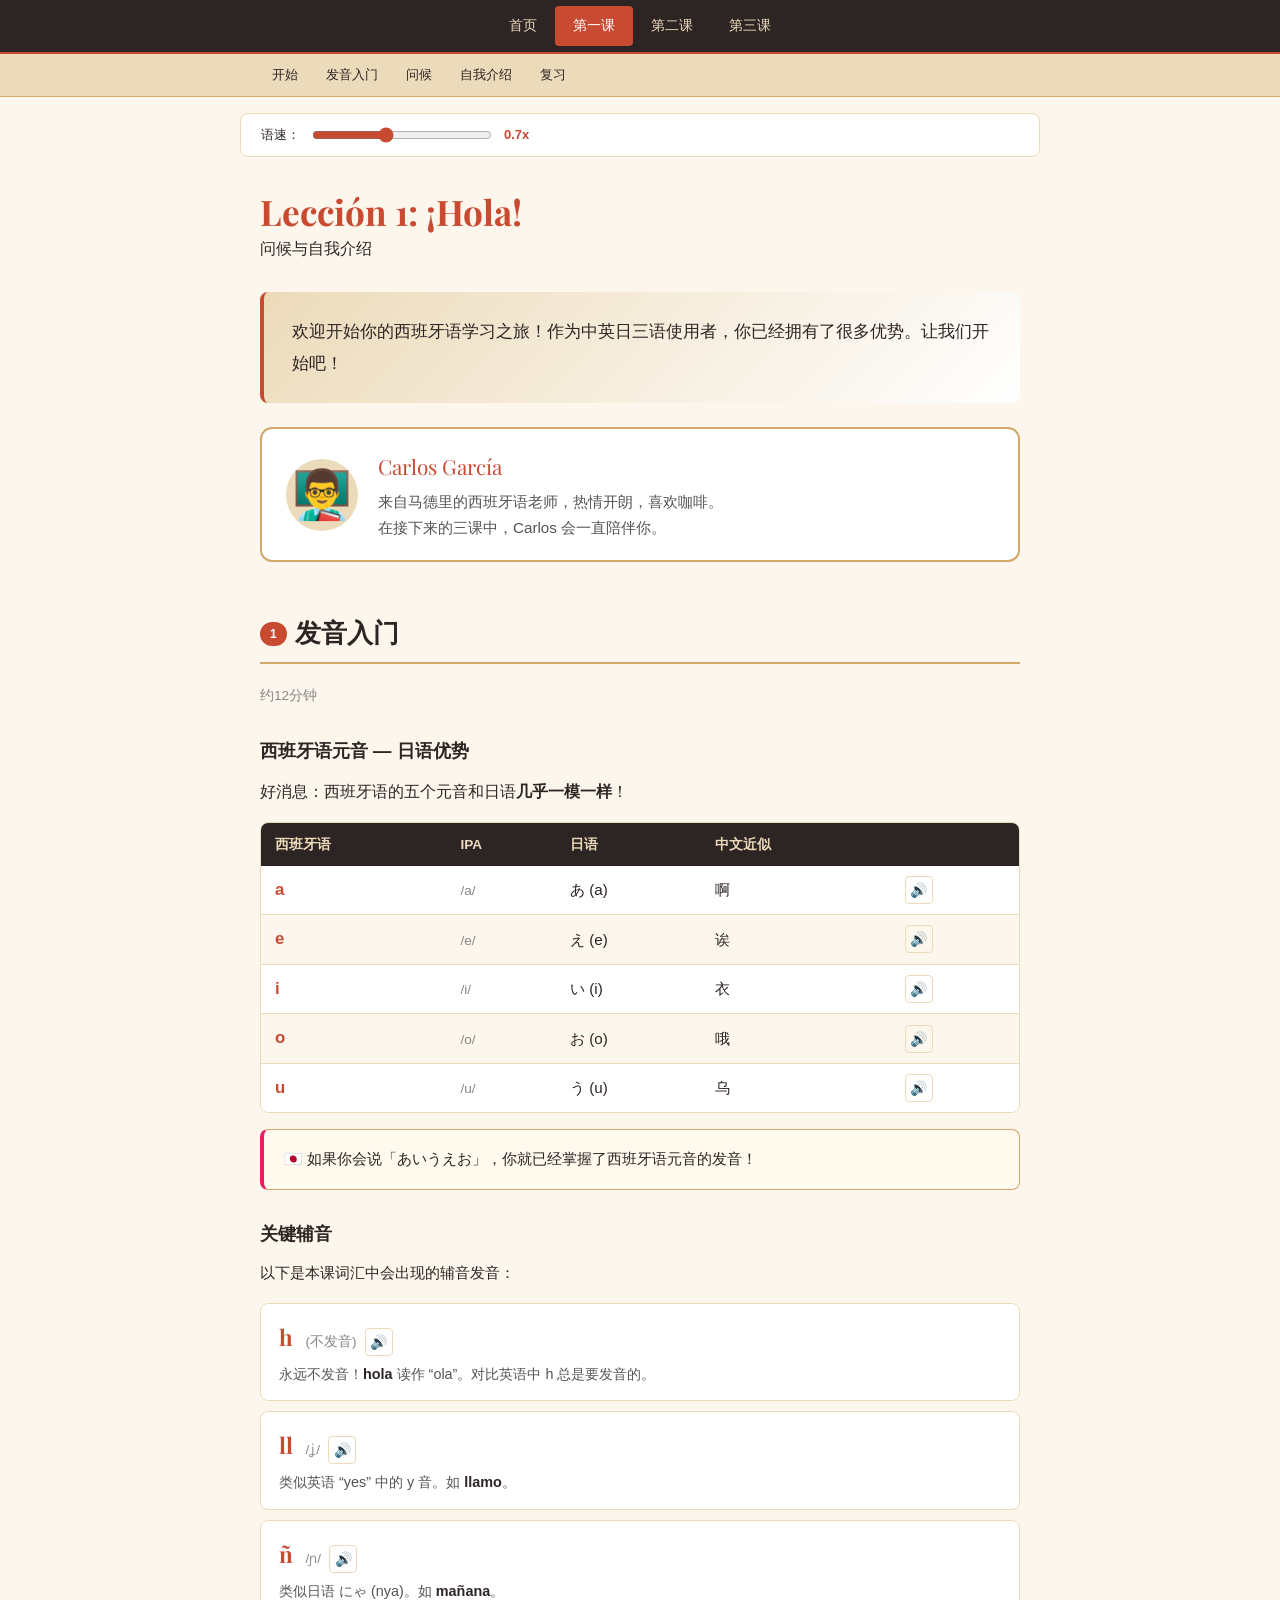
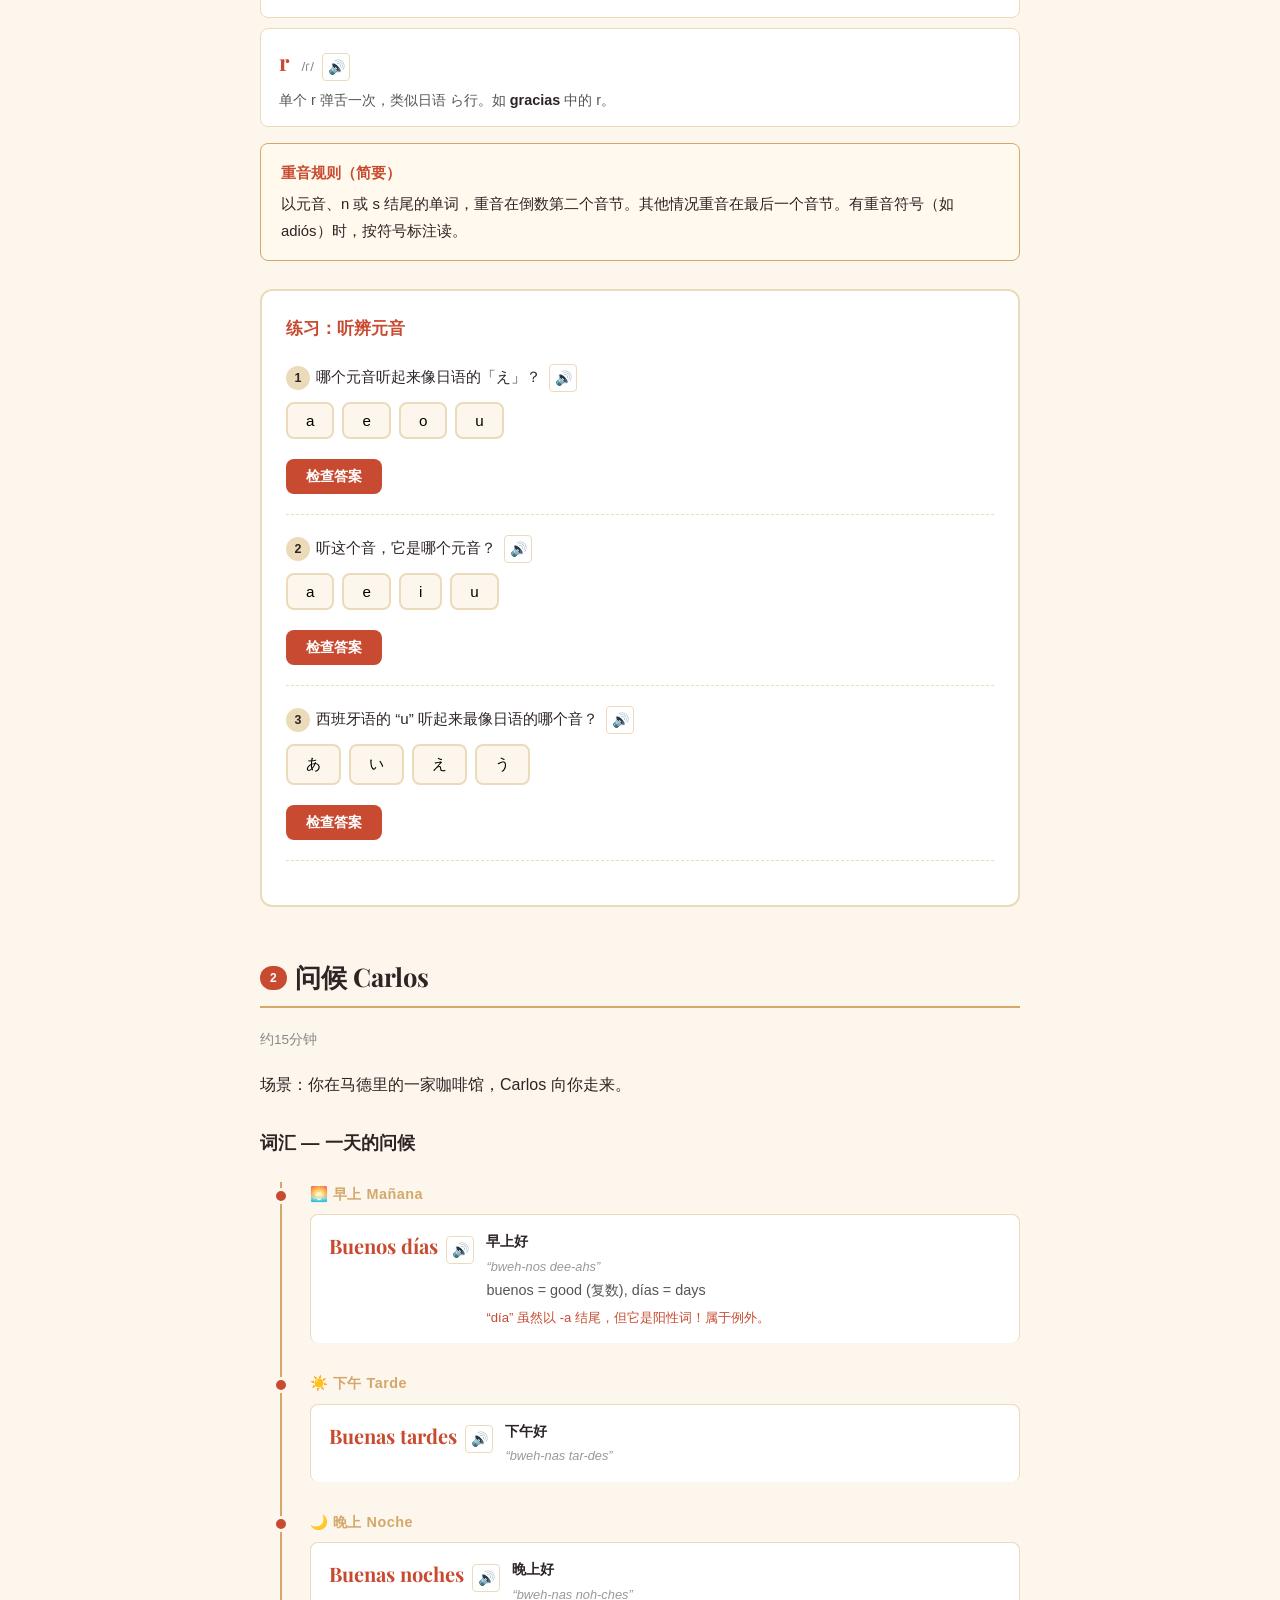
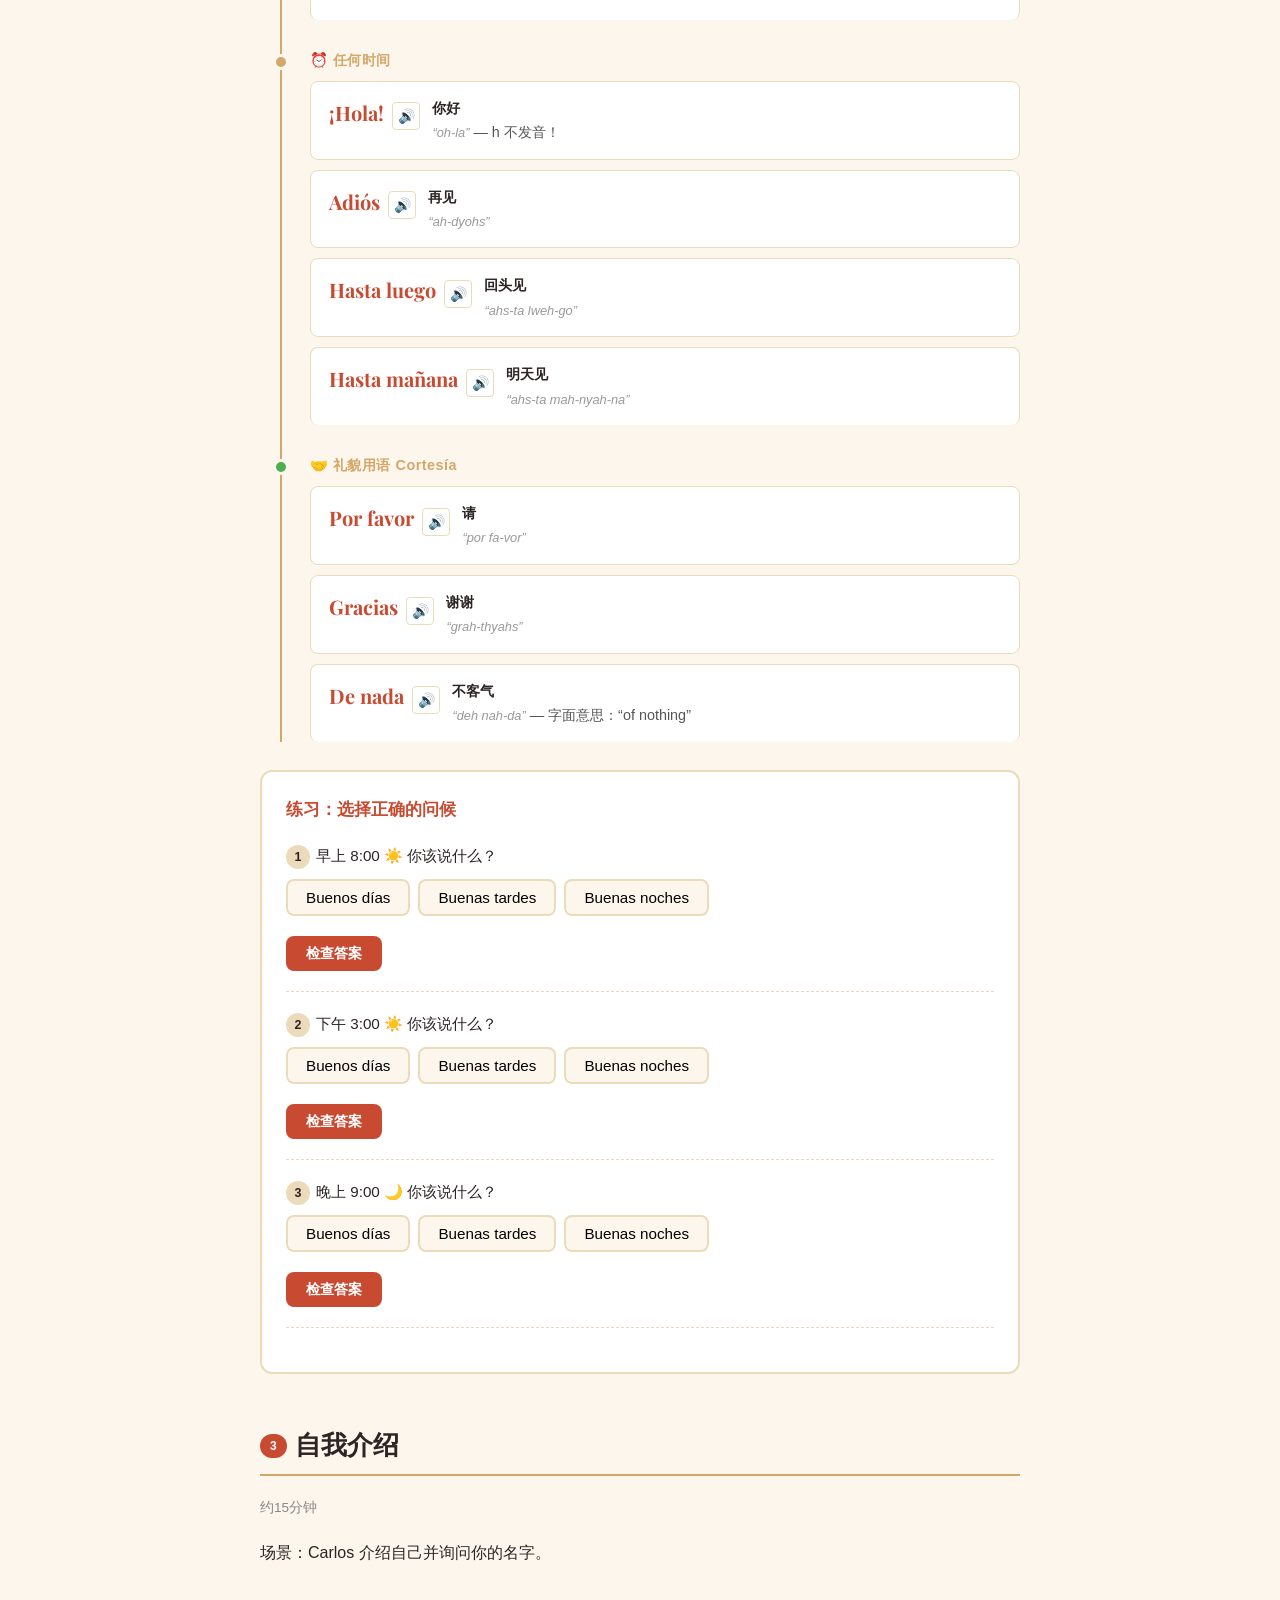
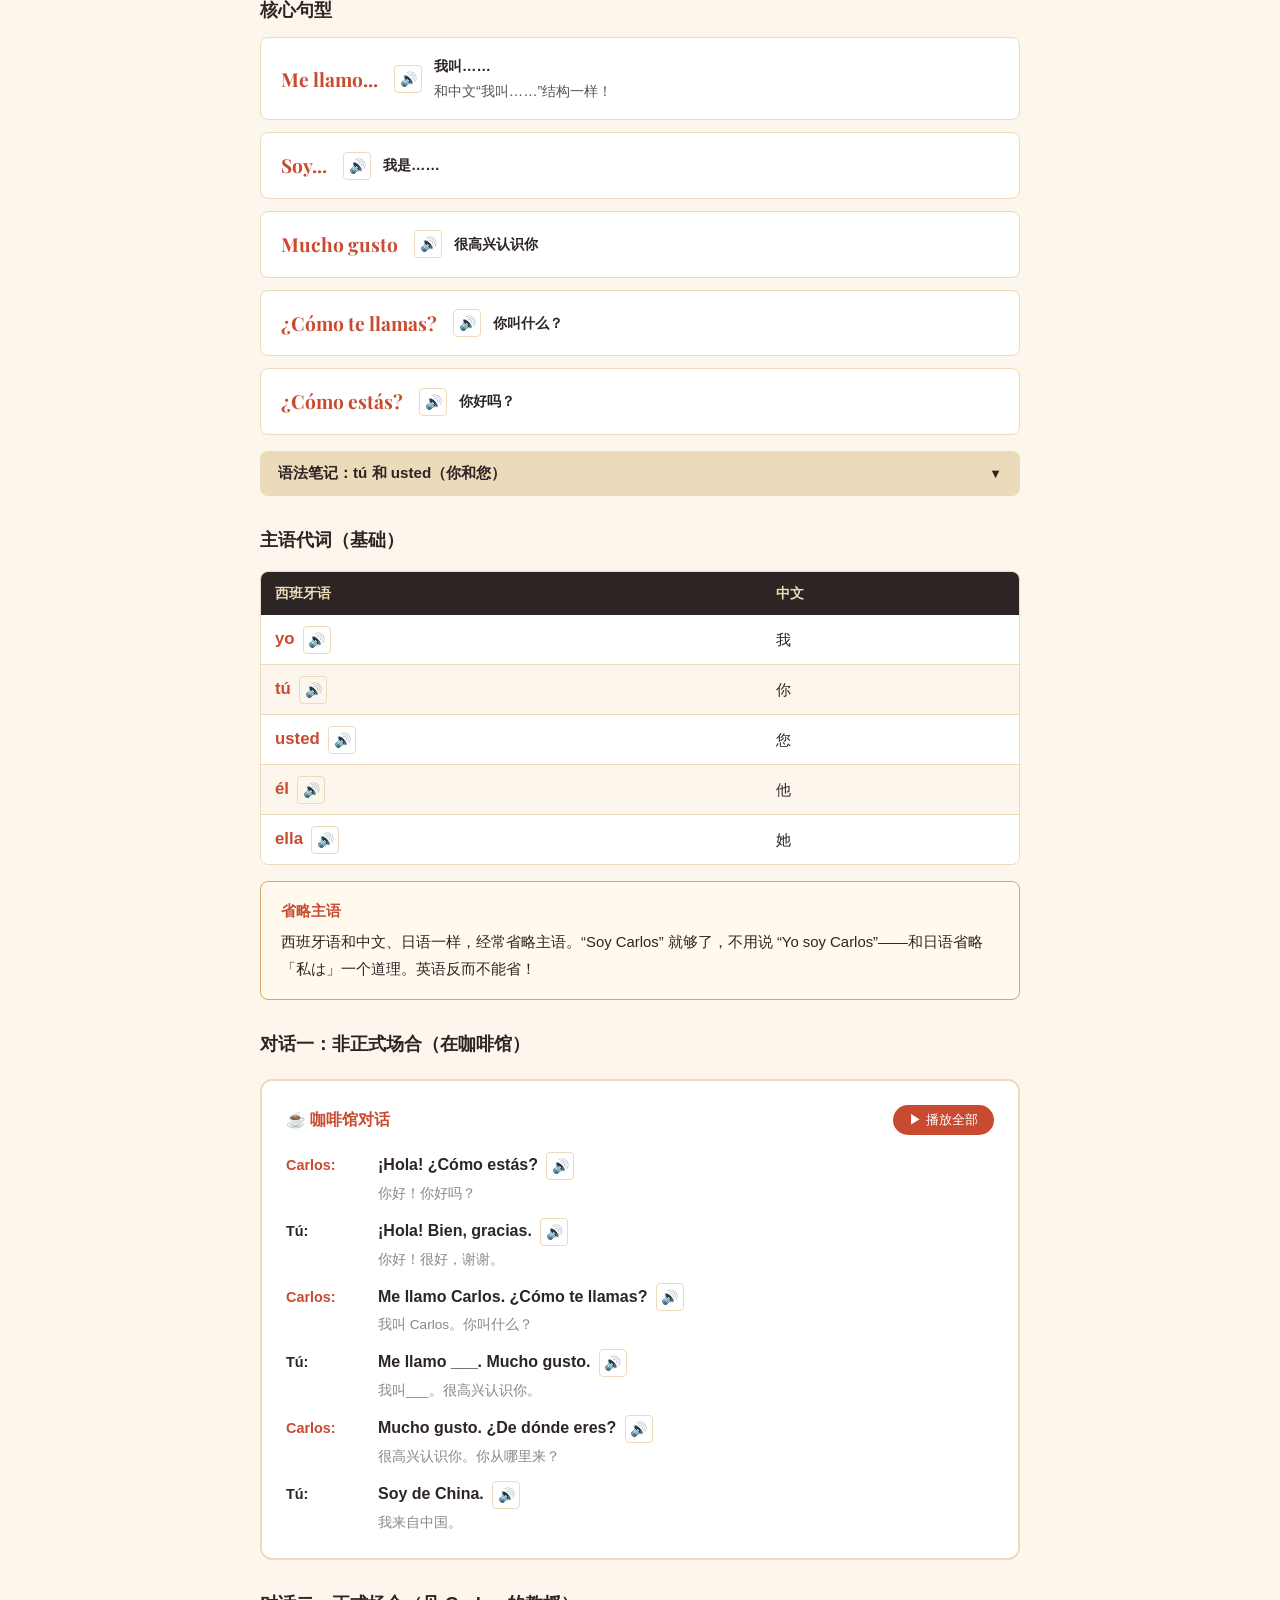
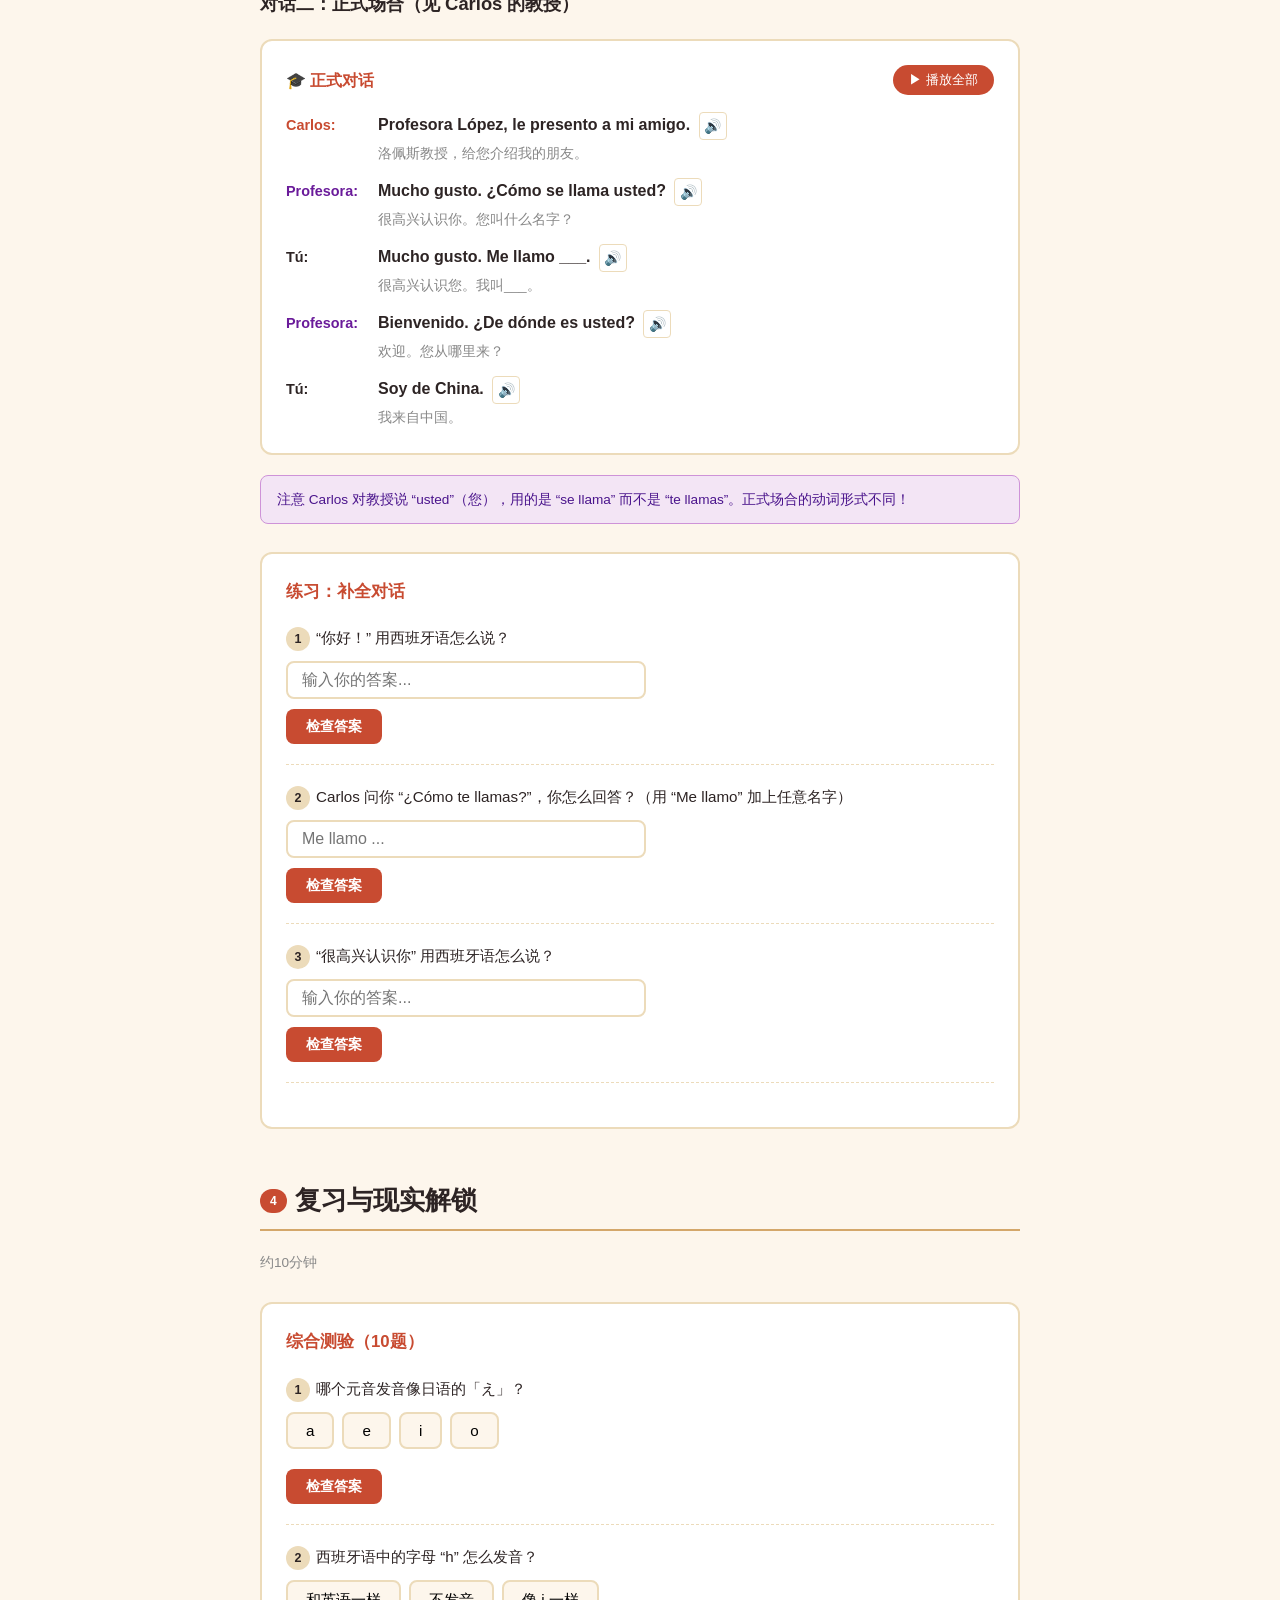
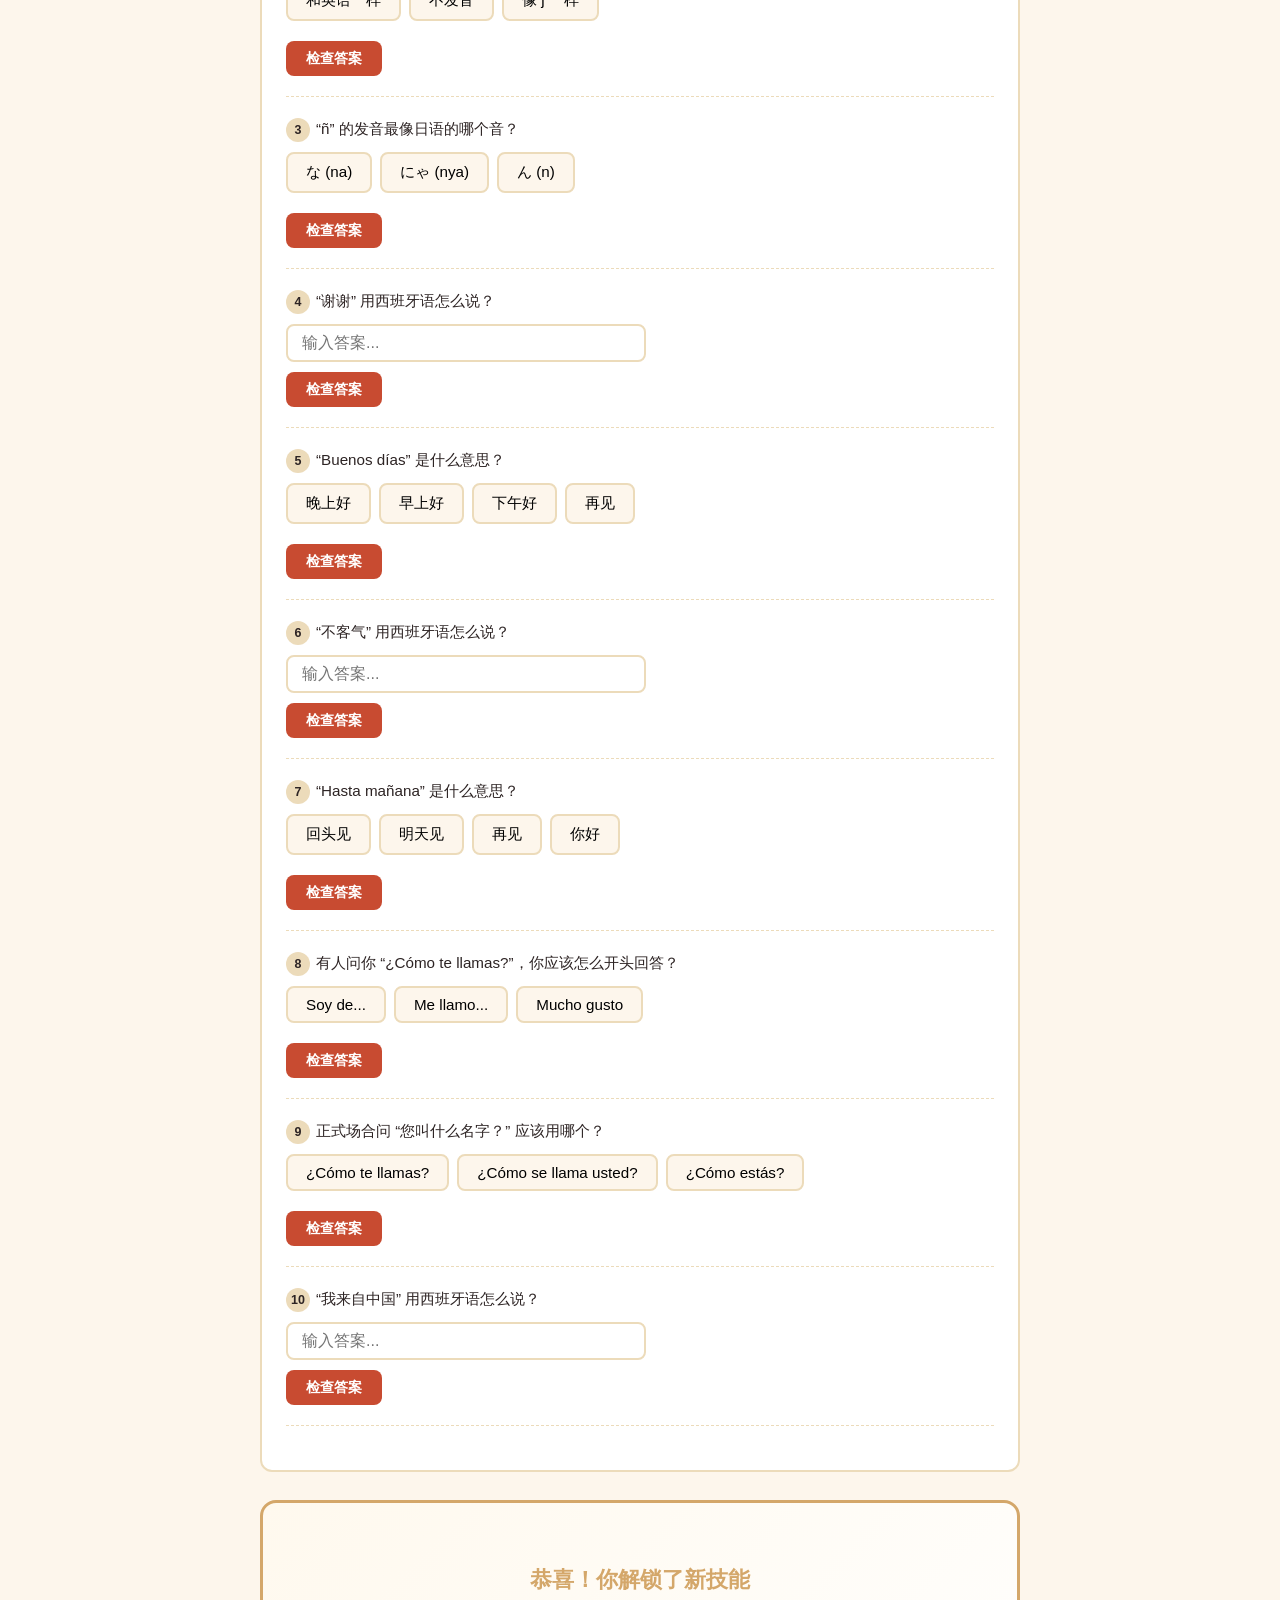
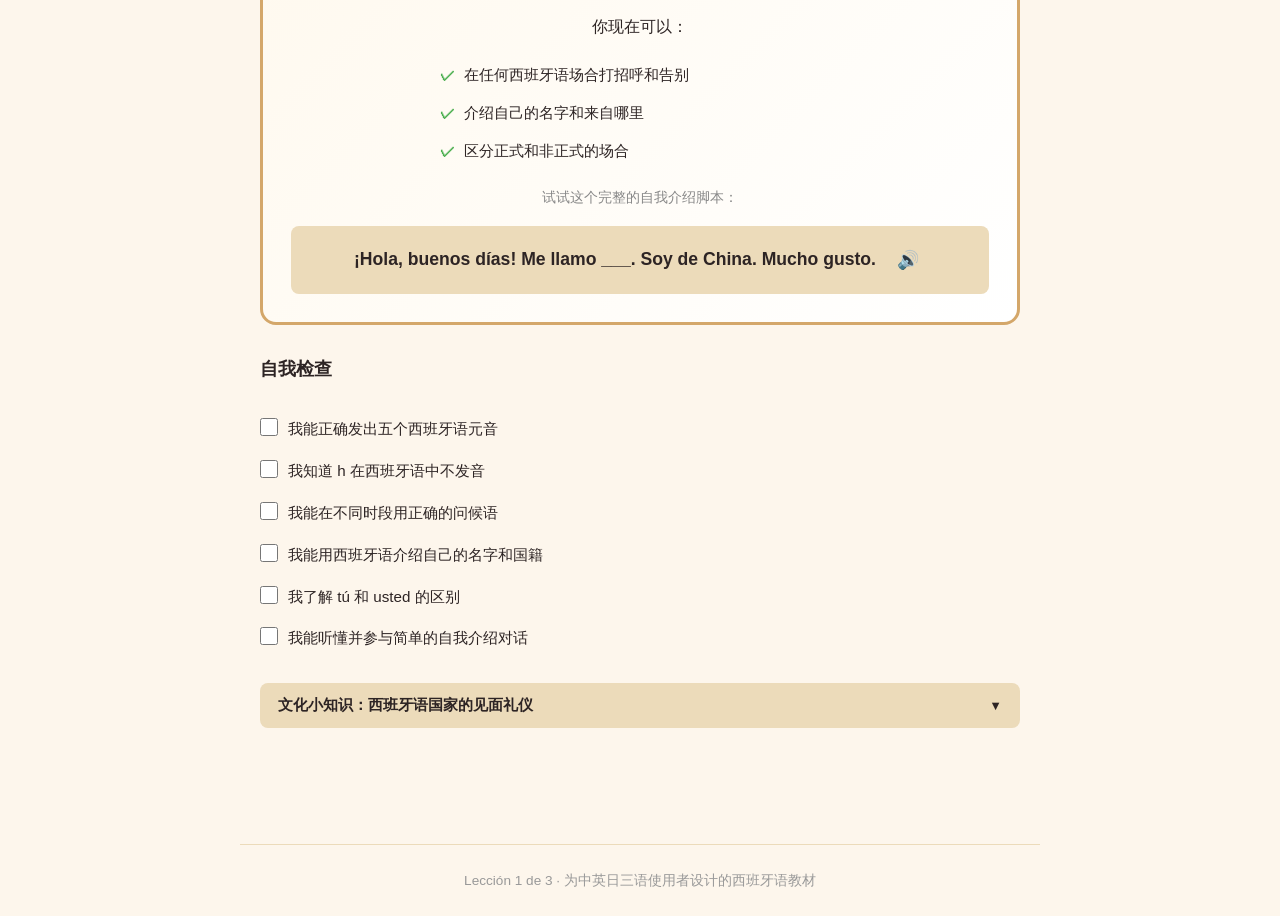
==== commit 1194cf06: "perf: replace CJK web fonts with system fonts, consolidate JS - Remove Noto Sans SC/JP and Inter fro" ====
--- a/leccion1.html
+++ b/leccion1.html
@@ -6,20 +6,17 @@
 <title>Lección 1: ¡Hola! 问候与自我介绍</title>
 <link rel="preconnect" href="https://fonts.googleapis.com">
 <link rel="preconnect" href="https://fonts.gstatic.com" crossorigin>
-<link href="https://fonts.googleapis.com/css2?family=Inter:wght@400;500;600;700&family=Noto+Sans+JP:wght@400;500&family=Noto+Sans+SC:wght@400;500;600;700&family=Playfair+Display:ital,wght@0,600;0,700;1,600&display=swap" rel="stylesheet">
+<link href="https://fonts.googleapis.com/css2?family=Playfair+Display:ital,wght@0,600;0,700;1,600&display=swap" rel="stylesheet">
 <link rel="stylesheet" href="css/style.css">
 <style>
-/* === Page-specific overrides for Leccion 1 === */
-html { scroll-behavior: smooth; scroll-padding-top: calc(var(--nav-h) + var(--section-nav-h) + 16px); }
+html { scroll-padding-top: calc(var(--nav-h) + var(--section-nav-h) + 16px); }
 body { font-family: var(--font-body); background: var(--light-bg); font-size: 16px; }
 </style>
 </head>
 <body>
 
-<!-- Scroll Progress Bar -->
 <div id="progress-bar" role="progressbar" aria-label="页面阅读进度"></div>
 
-<!-- Main Navigation -->
 <nav class="main-nav" role="navigation" aria-label="课程导航">
   <div class="nav-inner">
     <a href="index.html">首页</a>
@@ -29,7 +26,6 @@
   </div>
 </nav>
 
-<!-- Section Navigation -->
 <nav class="section-nav" role="navigation" aria-label="章节导航">
   <div class="nav-inner">
     <a href="#opening">开始</a>
@@ -40,7 +36,6 @@
   </div>
 </nav>
 
-<!-- Speed Control -->
 <div class="speed-control" role="region" aria-label="语速控制">
   <span>语速：</span>
   <input type="range" id="speed-slider" min="0.5" max="1.0" step="0.05" value="0.7" aria-label="语速调节滑块">
@@ -49,7 +44,6 @@
 
 <main>
 
-<!-- ================= OPENING ================= -->
 <section id="opening">
   <h1>Lecci&oacute;n 1: &iexcl;Hola!
     <span class="subtitle">问候与自我介绍</span>
@@ -68,7 +62,6 @@
   </div>
 </section>
 
-<!-- ================= BLOCK 1 ================= -->
 <section id="block1">
   <h2><span class="block-num">1</span>发音入门</h2>
   <p style="font-family:var(--font-cn);color:#888;font-size:0.85rem;margin-bottom:20px;">约12分钟</p>
@@ -166,8 +159,7 @@
     以元音、n 或 s 结尾的单词，重音在倒数第二个音节。其他情况重音在最后一个音节。有重音符号（如 adi&oacute;s）时，按符号标注读。
   </div>
 
-  <!-- EXERCISE: Block 1 -->
-  <div class="exercise-section" id="ex1" data-exercise="ex1">
+    <div class="exercise-section" id="ex1" data-exercise="ex1">
     <div class="exercise-title">练习：听辨元音</div>
 
     <div class="question-block" data-q="ex1-1">
@@ -211,7 +203,6 @@
   </div>
 </section>
 
-<!-- ================= BLOCK 2 ================= -->
 <section id="block2">
   <h2><span class="block-num">2</span>问候 Carlos</h2>
   <p style="font-family:var(--font-cn);color:#888;font-size:0.85rem;margin-bottom:20px;">约15分钟</p>
@@ -221,8 +212,7 @@
   <h3>词汇 &mdash; 一天的问候</h3>
 
   <div class="timeline">
-    <!-- Morning -->
-    <div class="timeline-section">
+        <div class="timeline-section">
       <div class="dot"></div>
       <div class="time-label">&#x1F305; 早上 Ma&ntilde;ana</div>
       <div class="vocab-item">
@@ -239,8 +229,7 @@
       </div>
     </div>
 
-    <!-- Afternoon -->
-    <div class="timeline-section">
+        <div class="timeline-section">
       <div class="dot"></div>
       <div class="time-label">&#x2600;&#xFE0F; 下午 Tarde</div>
       <div class="vocab-item">
@@ -255,8 +244,7 @@
       </div>
     </div>
 
-    <!-- Evening -->
-    <div class="timeline-section">
+        <div class="timeline-section">
       <div class="dot"></div>
       <div class="time-label">&#x1F319; 晚上 Noche</div>
       <div class="vocab-item">
@@ -271,8 +259,7 @@
       </div>
     </div>
 
-    <!-- Anytime -->
-    <div class="timeline-section">
+        <div class="timeline-section">
       <div class="dot" style="background:var(--gold)"></div>
       <div class="time-label">&#x23F0; 任何时间</div>
       <div class="vocab-item">
@@ -317,8 +304,7 @@
       </div>
     </div>
 
-    <!-- Courtesy -->
-    <div class="timeline-section">
+        <div class="timeline-section">
       <div class="dot" style="background:var(--success)"></div>
       <div class="time-label">&#x1F91D; 礼貌用语 Cortes&iacute;a</div>
       <div class="vocab-item">
@@ -354,8 +340,7 @@
     </div>
   </div>
 
-  <!-- EXERCISE: Block 2 -->
-  <div class="exercise-section" id="ex2" data-exercise="ex2">
+    <div class="exercise-section" id="ex2" data-exercise="ex2">
     <div class="exercise-title">练习：选择正确的问候</div>
 
     <div class="question-block" data-q="ex2-1">
@@ -396,7 +381,6 @@
   </div>
 </section>
 
-<!-- ================= BLOCK 3 ================= -->
 <section id="block3">
   <h2><span class="block-num">3</span>自我介绍</h2>
   <p style="font-family:var(--font-cn);color:#888;font-size:0.85rem;margin-bottom:20px;">约15分钟</p>
@@ -435,8 +419,7 @@
     <div class="meaning"><span class="cn">你好吗？</span></div>
   </div>
 
-  <!-- Grammar: tú vs usted -->
-  <div class="collapsible">
+    <div class="collapsible">
     <button class="collapsible-toggle" onclick="toggleCollapse(this)" aria-expanded="false">
       语法笔记：t&uacute; 和 usted（你和您）
       <span class="arrow">&#x25BC;</span>
@@ -488,8 +471,7 @@
     西班牙语和中文、日语一样，经常省略主语。&ldquo;Soy Carlos&rdquo; 就够了，不用说 &ldquo;Yo soy Carlos&rdquo;&mdash;&mdash;和日语省略「<span style="font-family:var(--font-jp)">私は</span>」一个道理。英语反而不能省！
   </div>
 
-  <!-- Dialogue 1 — Informal -->
-  <h3>对话一：非正式场合（在咖啡馆）</h3>
+    <h3>对话一：非正式场合（在咖啡馆）</h3>
   <div class="dialogue-box">
     <div class="dialogue-title">
       <span>&#x2615; 咖啡馆对话</span>
@@ -539,8 +521,7 @@
     </div>
   </div>
 
-  <!-- Dialogue 2 — Formal -->
-  <h3>对话二：正式场合（见 Carlos 的教授）</h3>
+    <h3>对话二：正式场合（见 Carlos 的教授）</h3>
   <div class="dialogue-box">
     <div class="dialogue-title">
       <span>&#x1F393; 正式对话</span>
@@ -587,8 +568,7 @@
     注意 Carlos 对教授说 &ldquo;usted&rdquo;（您），用的是 &ldquo;se llama&rdquo; 而不是 &ldquo;te llamas&rdquo;。正式场合的动词形式不同！
   </div>
 
-  <!-- EXERCISE: Block 3 -->
-  <div class="exercise-section" id="ex3" data-exercise="ex3">
+    <div class="exercise-section" id="ex3" data-exercise="ex3">
     <div class="exercise-title">练习：补全对话</div>
 
     <div class="question-block" data-q="ex3-1">
@@ -620,7 +600,6 @@
   </div>
 </section>
 
-<!-- ================= BLOCK 4 ================= -->
 <section id="block4">
   <h2><span class="block-num">4</span>复习与现实解锁</h2>
   <p style="font-family:var(--font-cn);color:#888;font-size:0.85rem;margin-bottom:20px;">约10分钟</p>
@@ -628,8 +607,7 @@
   <div class="exercise-section" id="ex4" data-exercise="ex4">
     <div class="exercise-title">综合测验（10题）</div>
 
-    <!-- Q1 -->
-    <div class="question-block" data-q="ex4-1">
+        <div class="question-block" data-q="ex4-1">
       <div class="q-label"><span class="q-num">1</span>哪个元音发音像日语的「え」？</div>
       <div class="mc-options">
         <button class="mc-btn" data-val="a" onclick="selectMC(this)">a</button>
@@ -641,8 +619,7 @@
       <div class="feedback" id="fb-ex4-1"></div>
     </div>
 
-    <!-- Q2 -->
-    <div class="question-block" data-q="ex4-2">
+        <div class="question-block" data-q="ex4-2">
       <div class="q-label"><span class="q-num">2</span>西班牙语中的字母 &ldquo;h&rdquo; 怎么发音？</div>
       <div class="mc-options">
         <button class="mc-btn" data-val="like-english" onclick="selectMC(this)">和英语一样</button>
@@ -653,8 +630,7 @@
       <div class="feedback" id="fb-ex4-2"></div>
     </div>
 
-    <!-- Q3 -->
-    <div class="question-block" data-q="ex4-3">
+        <div class="question-block" data-q="ex4-3">
       <div class="q-label"><span class="q-num">3</span>&ldquo;&ntilde;&rdquo; 的发音最像日语的哪个音？</div>
       <div class="mc-options">
         <button class="mc-btn" data-val="な" onclick="selectMC(this)">な (na)</button>
@@ -665,8 +641,7 @@
       <div class="feedback" id="fb-ex4-3"></div>
     </div>
 
-    <!-- Q4 -->
-    <div class="question-block" data-q="ex4-4">
+        <div class="question-block" data-q="ex4-4">
       <div class="q-label"><span class="q-num">4</span>&ldquo;谢谢&rdquo; 用西班牙语怎么说？</div>
       <input type="text" class="answer-input" id="input-ex4-4" placeholder="输入答案..." aria-label="填写答案">
       <br>
@@ -674,8 +649,7 @@
       <div class="feedback" id="fb-ex4-4"></div>
     </div>
 
-    <!-- Q5 -->
-    <div class="question-block" data-q="ex4-5">
+        <div class="question-block" data-q="ex4-5">
       <div class="q-label"><span class="q-num">5</span>&ldquo;Buenos d&iacute;as&rdquo; 是什么意思？</div>
       <div class="mc-options">
         <button class="mc-btn" data-val="晚上好" onclick="selectMC(this)">晚上好</button>
@@ -687,8 +661,7 @@
       <div class="feedback" id="fb-ex4-5"></div>
     </div>
 
-    <!-- Q6 -->
-    <div class="question-block" data-q="ex4-6">
+        <div class="question-block" data-q="ex4-6">
       <div class="q-label"><span class="q-num">6</span>&ldquo;不客气&rdquo; 用西班牙语怎么说？</div>
       <input type="text" class="answer-input" id="input-ex4-6" placeholder="输入答案..." aria-label="填写答案">
       <br>
@@ -696,8 +669,7 @@
       <div class="feedback" id="fb-ex4-6"></div>
     </div>
 
-    <!-- Q7 -->
-    <div class="question-block" data-q="ex4-7">
+        <div class="question-block" data-q="ex4-7">
       <div class="q-label"><span class="q-num">7</span>&ldquo;Hasta ma&ntilde;ana&rdquo; 是什么意思？</div>
       <div class="mc-options">
         <button class="mc-btn" data-val="回头见" onclick="selectMC(this)">回头见</button>
@@ -709,8 +681,7 @@
       <div class="feedback" id="fb-ex4-7"></div>
     </div>
 
-    <!-- Q8 -->
-    <div class="question-block" data-q="ex4-8">
+        <div class="question-block" data-q="ex4-8">
       <div class="q-label"><span class="q-num">8</span>有人问你 &ldquo;&iquest;C&oacute;mo te llamas?&rdquo;，你应该怎么开头回答？</div>
       <div class="mc-options">
         <button class="mc-btn" data-val="Soy de..." onclick="selectMC(this)">Soy de...</button>
@@ -721,8 +692,7 @@
       <div class="feedback" id="fb-ex4-8"></div>
     </div>
 
-    <!-- Q9 -->
-    <div class="question-block" data-q="ex4-9">
+        <div class="question-block" data-q="ex4-9">
       <div class="q-label"><span class="q-num">9</span>正式场合问 &ldquo;您叫什么名字？&rdquo; 应该用哪个？</div>
       <div class="mc-options">
         <button class="mc-btn" data-val="¿Cómo te llamas?" onclick="selectMC(this)">&iquest;C&oacute;mo te llamas?</button>
@@ -733,8 +703,7 @@
       <div class="feedback" id="fb-ex4-9"></div>
     </div>
 
-    <!-- Q10 -->
-    <div class="question-block" data-q="ex4-10">
+        <div class="question-block" data-q="ex4-10">
       <div class="q-label"><span class="q-num">10</span>&ldquo;我来自中国&rdquo; 用西班牙语怎么说？</div>
       <input type="text" class="answer-input" id="input-ex4-10" placeholder="输入答案..." aria-label="填写答案">
       <br>
@@ -746,8 +715,7 @@
     <button class="retry-btn" id="retry-ex4" onclick="resetExercise('ex4')">重新测试</button>
   </div>
 
-  <!-- Unlock Card -->
-  <div class="unlock-card">
+    <div class="unlock-card">
     <h3>恭喜！你解锁了新技能</h3>
     <p style="font-family:var(--font-cn);margin-bottom:16px;">你现在可以：</p>
     <ul>
@@ -762,8 +730,7 @@
     </div>
   </div>
 
-  <!-- Self-check -->
-  <h3>自我检查</h3>
+    <h3>自我检查</h3>
   <div class="self-check">
     <label><input type="checkbox"> 我能正确发出五个西班牙语元音</label>
     <label><input type="checkbox"> 我知道 h 在西班牙语中不发音</label>
@@ -773,8 +740,7 @@
     <label><input type="checkbox"> 我能听懂并参与简单的自我介绍对话</label>
   </div>
 
-  <!-- Cultural note -->
-  <div class="collapsible cultural-note">
+    <div class="collapsible cultural-note">
     <button class="collapsible-toggle" onclick="toggleCollapse(this)" aria-expanded="false">
       文化小知识：西班牙语国家的见面礼仪
       <span class="arrow">&#x25BC;</span>
@@ -795,251 +761,5 @@
 </footer>
 
 <script src="js/main.js"></script>
-<script>
-// ============================
-// Leccion 1: Page-specific JS
-// ============================
-
-// L1 uses globalRate as its speech rate variable name
-// The shared main.js uses speechRate. Alias for compatibility:
-// (L1's inline handlers call speak() which is defined in main.js)
-
-// Play entire dialogue with pauses between lines (L1 version)
-function playDialogue(dialogueId) {
-  if (typeof speechSynthesis === 'undefined') return;
-  speechSynthesis.cancel();
-  var lines = document.querySelectorAll('[data-dialogue="' + dialogueId + '"]');
-  var texts = [];
-  lines.forEach(function(line) {
-    var es = line.getAttribute('data-es');
-    if (es) texts.push(es);
-  });
-
-  var i = 0;
-  function playNext() {
-    if (i >= texts.length) return;
-    var utterance = new SpeechSynthesisUtterance(texts[i]);
-    utterance.lang = 'es-ES';
-    utterance.rate = speechRate;
-    if (spanishVoice) utterance.voice = spanishVoice;
-    utterance.onend = function() {
-      i++;
-      setTimeout(playNext, 800);
-    };
-    speechSynthesis.speak(utterance);
-  }
-  playNext();
-}
-
-// Section Nav highlight on scroll
-function updateSectionNav() {
-  var sections = ['opening', 'block1', 'block2', 'block3', 'block4'];
-  var navLinks = document.querySelectorAll('.section-nav a');
-  var current = '';
-  var offset = 160;
-
-  sections.forEach(function(id) {
-    var el = document.getElementById(id);
-    if (el && el.getBoundingClientRect().top <= offset) {
-      current = id;
-    }
-  });
-
-  navLinks.forEach(function(link) {
-    link.classList.remove('active');
-    if (link.getAttribute('href') === '#' + current) {
-      link.classList.add('active');
-    }
-  });
-}
-
-// ============================
-// Exercise System
-// ============================
-var exerciseState = {};
-
-function getExState(exId) {
-  if (!exerciseState[exId]) {
-    var section = document.getElementById(exId);
-    var qBlocks = section.querySelectorAll('.question-block');
-    var total = qBlocks.length;
-    exerciseState[exId] = { answered: 0, correct: 0, total: total, done: {} };
-  }
-  return exerciseState[exId];
-}
-
-function selectMC(btn) {
-  var block = btn.closest('.question-block');
-  var qId = block.getAttribute('data-q');
-  var exId = block.closest('[data-exercise]').getAttribute('data-exercise');
-  var state = getExState(exId);
-  if (state.done[qId]) return;
-
-  block.querySelectorAll('.mc-btn').forEach(function(b) { b.classList.remove('selected'); });
-  btn.classList.add('selected');
-}
-
-function checkMC(qId, correctVal) {
-  var block = document.querySelector('[data-q="' + qId + '"]');
-  var exId = block.closest('[data-exercise]').getAttribute('data-exercise');
-  var state = getExState(exId);
-  if (state.done[qId]) return;
-
-  var selected = block.querySelector('.mc-btn.selected');
-  if (!selected) return;
-
-  var fb = document.getElementById('fb-' + qId);
-  var isCorrect = selected.getAttribute('data-val') === correctVal;
-
-  block.querySelectorAll('.mc-btn').forEach(function(b) { b.disabled = true; });
-  block.querySelector('.check-btn').disabled = true;
-
-  if (isCorrect) {
-    selected.classList.add('correct');
-    fb.textContent = '✓ 正确！';
-    fb.className = 'feedback correct';
-    state.correct++;
-  } else {
-    selected.classList.add('wrong');
-    block.querySelectorAll('.mc-btn').forEach(function(b) {
-      if (b.getAttribute('data-val') === correctVal) b.classList.add('correct');
-    });
-    fb.textContent = '✗ 正确答案是：' + correctVal;
-    fb.className = 'feedback wrong';
-  }
-
-  state.answered++;
-  state.done[qId] = true;
-  checkExerciseComplete(exId);
-}
-
-function checkText(qId, acceptableAnswers) {
-  var block = document.querySelector('[data-q="' + qId + '"]');
-  var exId = block.closest('[data-exercise]').getAttribute('data-exercise');
-  var state = getExState(exId);
-  if (state.done[qId]) return;
-
-  var input = document.getElementById('input-' + qId);
-  var userAnswer = input.value.trim();
-  if (!userAnswer) return;
-
-  var fb = document.getElementById('fb-' + qId);
-  var isCorrect = acceptableAnswers.some(function(a) {
-    return userAnswer.toLowerCase() === a.toLowerCase();
-  });
-
-  input.disabled = true;
-  block.querySelector('.check-btn').disabled = true;
-
-  if (isCorrect) {
-    input.classList.add('correct');
-    fb.textContent = '✓ 正确！';
-    fb.className = 'feedback correct';
-    state.correct++;
-  } else {
-    input.classList.add('wrong');
-    fb.textContent = '✗ 正确答案是：' + acceptableAnswers[0];
-    fb.className = 'feedback wrong';
-  }
-
-  state.answered++;
-  state.done[qId] = true;
-  checkExerciseComplete(exId);
-}
-
-function checkTextStartsWith(qId, prefix) {
-  var block = document.querySelector('[data-q="' + qId + '"]');
-  var exId = block.closest('[data-exercise]').getAttribute('data-exercise');
-  var state = getExState(exId);
-  if (state.done[qId]) return;
-
-  var input = document.getElementById('input-' + qId);
-  var userAnswer = input.value.trim();
-  if (!userAnswer) return;
-
-  var fb = document.getElementById('fb-' + qId);
-  var isCorrect = userAnswer.toLowerCase().startsWith(prefix.toLowerCase()) && userAnswer.length > prefix.length;
-
-  input.disabled = true;
-  block.querySelector('.check-btn').disabled = true;
-
-  if (isCorrect) {
-    input.classList.add('correct');
-    fb.textContent = '✓ 正确！' + userAnswer;
-    fb.className = 'feedback correct';
-    state.correct++;
-  } else {
-    input.classList.add('wrong');
-    fb.textContent = '✗ 答案应以 "' + prefix + '" 开头，例如 "Me llamo Carlos"';
-    fb.className = 'feedback wrong';
-  }
-
-  state.answered++;
-  state.done[qId] = true;
-  checkExerciseComplete(exId);
-}
-
-function checkExerciseComplete(exId) {
-  var state = getExState(exId);
-  if (state.answered >= state.total) {
-    var scoreEl = document.getElementById('score-' + exId);
-    scoreEl.textContent = '你答对了 ' + state.correct + '/' + state.total + ' 题';
-    scoreEl.classList.add('show');
-    var retryEl = document.getElementById('retry-' + exId);
-    retryEl.classList.add('show');
-  }
-}
-
-function resetExercise(exId) {
-  var section = document.getElementById(exId);
-  exerciseState[exId] = null;
-
-  section.querySelectorAll('.mc-btn').forEach(function(b) {
-    b.disabled = false;
-    b.classList.remove('selected', 'correct', 'wrong');
-  });
-
-  section.querySelectorAll('.answer-input').forEach(function(inp) {
-    inp.disabled = false;
-    inp.value = '';
-    inp.classList.remove('correct', 'wrong');
-  });
-
-  section.querySelectorAll('.check-btn').forEach(function(b) { b.disabled = false; });
-
-  section.querySelectorAll('.feedback').forEach(function(f) {
-    f.className = 'feedback';
-    f.textContent = '';
-  });
-
-  document.getElementById('score-' + exId).classList.remove('show');
-  document.getElementById('retry-' + exId).classList.remove('show');
-}
-
-// ============================
-// Collapsible Sections
-// ============================
-function toggleCollapse(btn) {
-  var content = btn.nextElementSibling;
-  var isOpen = btn.classList.contains('open');
-
-  if (isOpen) {
-    content.style.maxHeight = null;
-    btn.classList.remove('open');
-    btn.setAttribute('aria-expanded', 'false');
-  } else {
-    content.style.maxHeight = content.scrollHeight + 'px';
-    btn.classList.add('open');
-    btn.setAttribute('aria-expanded', 'true');
-  }
-}
-
-// ============================
-// Init
-// ============================
-window.addEventListener('DOMContentLoaded', function() {
-  updateSectionNav();
-});
-</script>
 </body>
 </html>
--- a/css/style.css
+++ b/css/style.css
@@ -8,6 +8,10 @@
   margin: 0;
   padding: 0;
   box-sizing: border-box;
+}
+
+html {
+  scroll-behavior: smooth;
 }
 
 :root {
@@ -20,9 +24,9 @@
   --error: #E74C3C;
   /* Leccion 1 specific vars */
   --font-heading: 'Playfair Display', serif;
-  --font-body: 'Inter', 'Noto Sans SC', 'Noto Sans JP', sans-serif;
-  --font-cn: 'Noto Sans SC', sans-serif;
-  --font-jp: 'Noto Sans JP', sans-serif;
+  --font-body: -apple-system, BlinkMacSystemFont, "Segoe UI", Roboto, "Helvetica Neue", sans-serif;
+  --font-cn: "PingFang SC", "Microsoft YaHei", "Hiragino Sans GB", sans-serif;
+  --font-jp: "Hiragino Kaku Gothic ProN", "Yu Gothic", "Meiryo", sans-serif;
   --max-w: 800px;
   --nav-h: 52px;
   --section-nav-h: 42px;
@@ -41,7 +45,6 @@
   --radius-sm: 8px;
 }
 
-
 /* ═══════════════════════════════════════════════════════════════
    INDEX.HTML STYLES
    ═══════════════════════════════════════════════════════════════ */
@@ -50,7 +53,7 @@
    we keep the body rule generic, and index adds its own overrides inline */
 
 body {
-  font-family: 'Noto Sans SC', 'Inter', sans-serif;
+  font-family: var(--font-cn);
   background-color: #FDF6EC;
   color: #2D2424;
   line-height: 1.7;
@@ -284,12 +287,11 @@
 }
 
 .footer-sub {
-  font-family: 'Inter', sans-serif;
+  font-family: var(--font-body);
   font-size: 0.82rem;
   color: #b0a090;
   font-style: italic;
 }
-
 
 /* ═══════════════════════════════════════════════════════════════
    LECCIÓN 1 STYLES
@@ -1085,7 +1087,6 @@
   .dialogue-box { padding: 16px; }
 }
 
-
 /* ═══════════════════════════════════════════════════════════════
    LECCIÓN 2 STYLES
    ═══════════════════════════════════════════════════════════════ */
@@ -1124,7 +1125,7 @@
 
 /* L2 subtitle */
 .subtitle {
-  font-family: 'Noto Sans SC', sans-serif;
+  font-family: var(--font-cn);
   font-size: 1rem;
   color: var(--terracotta);
   margin-bottom: 2rem;
@@ -1134,7 +1135,7 @@
 /* L2 h2 sec-num and sec-cn */
 h2 .sec-num { color: var(--terracotta); margin-right: .3rem; }
 h2 .sec-cn {
-  font-family: 'Noto Sans SC', sans-serif;
+  font-family: var(--font-cn);
   font-size: .95rem;
   color: #888;
   font-weight: 400;
@@ -1173,7 +1174,7 @@
 .warning::before { content: '⚠️ '; }
 .cultural-note summary {
   cursor: pointer;
-  font-family: 'Noto Sans SC', sans-serif;
+  font-family: var(--font-cn);
   font-weight: 600;
   color: var(--gold);
   padding: .5rem 0;
@@ -1212,7 +1213,7 @@
 /* L2 Vocabulary */
 .vocab-group { margin: 1rem 0; }
 .vocab-group-title {
-  font-family: 'Noto Sans SC', sans-serif;
+  font-family: var(--font-cn);
   font-size: .95rem;
   font-weight: 600;
   color: var(--dark);
@@ -1232,7 +1233,7 @@
 }
 .vocab-item:last-child { border-bottom: none; }
 .vocab-es { font-weight: 700; color: var(--terracotta); min-width: 140px; font-size: 1.02rem; }
-.vocab-cn { font-family: 'Noto Sans SC', sans-serif; color: #555; font-size: .9rem; }
+.vocab-cn { font-family: var(--font-cn); color: #555; font-size: .9rem; }
 .vocab-en { color: #888; font-size: .82rem; }
 .vocab-note {
   font-size: .8rem;
@@ -1265,7 +1266,7 @@
 .gp-row.f-row { background: rgba(225,29,72,.06); border: 1px solid rgba(225,29,72,.12); }
 .gp-row.exc-row { background: rgba(231,76,60,.05); border: 1px solid rgba(231,76,60,.1); }
 .gp-icon { font-size: 1.3rem; flex-shrink: 0; }
-.gp-rule { font-family: 'Noto Sans SC', sans-serif; font-size: .9rem; font-weight: 600; min-width: 200px; }
+.gp-rule { font-family: var(--font-cn); font-size: .9rem; font-weight: 600; min-width: 200px; }
 .gp-examples { font-size: .9rem; color: #555; }
 
 /* L2 Dialogue */
@@ -1282,7 +1283,7 @@
 .dl-line:nth-child(even) { background: rgba(0,0,0,.015); }
 .dl-speaker { font-weight: 700; color: var(--dark); font-size: .85rem; }
 .dl-es { color: var(--terracotta); font-weight: 500; font-size: .95rem; }
-.dl-cn { font-family: 'Noto Sans SC', sans-serif; color: #888; font-size: .85rem; }
+.dl-cn { font-family: var(--font-cn); color: #888; font-size: .85rem; }
 
 /* L2 Exercises */
 .exercise {
@@ -1293,7 +1294,7 @@
   border: 2px solid var(--cream);
 }
 .exercise > .exercise-title {
-  font-family: 'Noto Sans SC', sans-serif;
+  font-family: var(--font-cn);
   font-weight: 700;
   color: var(--dark);
   margin-bottom: 1rem;
@@ -1303,14 +1304,14 @@
 }
 .exercise-title .icon { font-size: 1.2rem; }
 .eq { margin: .75rem 0; padding: .75rem; border-radius: 8px; background: var(--light-bg); }
-.eq-prompt { font-family: 'Noto Sans SC', sans-serif; font-size: .9rem; margin-bottom: .5rem; }
+.eq-prompt { font-family: var(--font-cn); font-size: .9rem; margin-bottom: .5rem; }
 .eq-input-row { display: flex; gap: .5rem; align-items: center; flex-wrap: wrap; }
 .eq-input {
   border: 2px solid var(--cream);
   border-radius: 8px;
   padding: .45rem .75rem;
   font-size: .95rem;
-  font-family: 'Inter', sans-serif;
+  font-family: var(--font-body);
   outline: none;
   transition: border-color .2s;
   width: 100%;
@@ -1329,7 +1330,7 @@
   background: #fff;
   cursor: pointer;
   font-size: .9rem;
-  font-family: 'Inter', 'Noto Sans SC', sans-serif;
+  font-family: var(--font-body);
   transition: all .2s;
 }
 .exercise .mc-btn:hover { border-color: var(--gold); background: rgba(212,167,106,.08); }
@@ -1337,7 +1338,7 @@
 .exercise .mc-btn.correct { border-color: var(--success); background: rgba(76,175,80,.1); color: var(--success); font-weight: 600; }
 .exercise .mc-btn.wrong { border-color: var(--error); background: rgba(231,76,60,.08); color: var(--error); }
 
-.eq-feedback { font-size: .85rem; margin-top: .35rem; font-family: 'Noto Sans SC', sans-serif; min-height: 1.2em; }
+.eq-feedback { font-size: .85rem; margin-top: .35rem; font-family: var(--font-cn); min-height: 1.2em; }
 .eq-feedback.correct { color: var(--success); }
 .eq-feedback.wrong { color: var(--error); }
 
@@ -1350,7 +1351,7 @@
   border-radius: 8px;
   cursor: pointer;
   font-size: .9rem;
-  font-family: 'Noto Sans SC', sans-serif;
+  font-family: var(--font-cn);
   font-weight: 600;
   transition: all .2s;
   margin-top: .75rem;
@@ -1364,14 +1365,14 @@
   border-radius: 8px;
   cursor: pointer;
   font-size: .85rem;
-  font-family: 'Noto Sans SC', sans-serif;
+  font-family: var(--font-cn);
   font-weight: 600;
   transition: all .2s;
   margin-left: .5rem;
 }
 .reset-btn:hover { background: rgba(200,75,49,.06); }
 .score {
-  font-family: 'Noto Sans SC', sans-serif;
+  font-family: var(--font-cn);
   font-size: .9rem;
   color: var(--dark);
   padding: .5rem .75rem;
@@ -1384,7 +1385,7 @@
 /* L2 Drag sort exercise */
 .drag-container { display: flex; gap: 2rem; margin: 1rem 0; flex-wrap: wrap; justify-content: center; }
 .drag-col { flex: 1; min-width: 200px; max-width: 300px; }
-.drag-col-title { text-align: center; font-weight: 700; font-size: 1.1rem; padding: .5rem; border-radius: 8px 8px 0 0; font-family: 'Inter', sans-serif; }
+.drag-col-title { text-align: center; font-weight: 700; font-size: 1.1rem; padding: .5rem; border-radius: 8px 8px 0 0; font-family: var(--font-body); }
 .drag-col-title.m-title { background: rgba(59,130,246,.1); color: var(--masc); }
 .drag-col-title.f-title { background: rgba(225,29,72,.1); color: var(--fem); }
 .drag-zone {
@@ -1438,7 +1439,7 @@
 
 /* L2 Unlock card overrides */
 .unlock-list { list-style: none; padding: 0; margin: .75rem 0; }
-.unlock-list li { padding: .3rem 0; font-family: 'Noto Sans SC', sans-serif; font-size: .9rem; }
+.unlock-list li { padding: .3rem 0; font-family: var(--font-cn); font-size: .9rem; }
 .unlock-list li::before { content: '✓ '; color: var(--success); font-weight: 700; }
 
 /* L2 Responsive */
@@ -1450,7 +1451,6 @@
   .drag-container { flex-direction: column; align-items: stretch; }
 }
 
-
 /* ═══════════════════════════════════════════════════════════════
    LECCIÓN 3 STYLES
    ═══════════════════════════════════════════════════════════════ */
@@ -1465,7 +1465,7 @@
   padding: 0.35rem 0.7rem;
   border-radius: 6px;
   transition: all 0.2s;
-  font-family: 'Noto Sans SC', sans-serif;
+  font-family: var(--font-cn);
 }
 .nav-links a:hover { background: var(--terracotta-light); color: var(--terracotta); }
 .nav-links a.active { background: var(--terracotta); color: #fff; }
@@ -1476,7 +1476,7 @@
   padding: 80px 0 60px;
 }
 .hero-label {
-  font-family: 'Noto Sans SC', sans-serif;
+  font-family: var(--font-cn);
   font-size: 0.85rem;
   font-weight: 500;
   color: var(--terracotta);
@@ -1493,7 +1493,7 @@
 }
 .hero h1 .accent { color: var(--terracotta); }
 .hero-sub {
-  font-family: 'Noto Sans SC', sans-serif;
+  font-family: var(--font-cn);
   font-size: 1.05rem;
   color: #7a6a5a;
   margin-bottom: 1.2rem;
@@ -1512,7 +1512,7 @@
   border-radius: 20px;
   background: rgba(200,75,49,0.08);
   color: var(--terracotta);
-  font-family: 'Noto Sans SC', sans-serif;
+  font-family: var(--font-cn);
 }
 
 /* L3 Section headings */
@@ -1546,7 +1546,7 @@
   border: none;
 }
 .section-header .zh {
-  font-family: 'Noto Sans SC', sans-serif;
+  font-family: var(--font-cn);
   font-size: 0.9rem;
   color: #9a8a7a;
   margin-left: auto;
@@ -1627,7 +1627,7 @@
   font-style: italic;
 }
 .confidence-text .encouragement {
-  font-family: 'Noto Sans SC', sans-serif;
+  font-family: var(--font-cn);
   font-size: 0.92rem;
   color: #7a6a5a;
   line-height: 1.8;
@@ -1668,7 +1668,7 @@
 .verb-family-card .verb-list li:last-child { border-bottom: none; }
 .verb-list .verb-es { font-weight: 600; }
 .verb-list .verb-zh {
-  font-family: 'Noto Sans SC', sans-serif;
+  font-family: var(--font-cn);
   font-size: 0.8rem;
   color: #7a6a5a;
 }
@@ -1681,7 +1681,7 @@
   font-size: 0.9rem;
 }
 .conj-table thead th {
-  font-family: 'Noto Sans SC', sans-serif;
+  font-family: var(--font-cn);
   font-weight: 500;
   font-size: 0.78rem;
   color: #9a8a7a;
@@ -1700,7 +1700,7 @@
 .conj-table .col-form { font-weight: 600; color: var(--terracotta); }
 .conj-table .col-form .stem { color: var(--dark); }
 .conj-table .col-form .ending { color: var(--terracotta); font-weight: 700; }
-.conj-table .col-zh { font-family: 'Noto Sans SC', sans-serif; font-size: 0.85rem; color: #7a6a5a; }
+.conj-table .col-zh { font-family: var(--font-cn); font-size: 0.85rem; color: #7a6a5a; }
 
 /* L3 Pattern highlight */
 .pattern-row {
@@ -1776,7 +1776,7 @@
 .ser-card h4 { color: #E57373; }
 .estar-card h4 { color: #42A5F5; }
 .ser-card .subtitle-zh, .estar-card .subtitle-zh {
-  font-family: 'Noto Sans SC', sans-serif;
+  font-family: var(--font-cn);
   font-size: 0.82rem;
   color: #9a8a7a;
   margin-bottom: 0.8rem;
@@ -1792,7 +1792,7 @@
 .ser-card .es-text { color: #D32F2F; }
 .estar-card .es-text { color: #1976D2; }
 .ser-estar-example .zh-text {
-  font-family: 'Noto Sans SC', sans-serif;
+  font-family: var(--font-cn);
   font-size: 0.82rem;
   color: #7a6a5a;
 }
@@ -1830,7 +1830,7 @@
 .dialogue-speaker.tu { color: var(--gold); }
 .dialogue-text .es { font-weight: 500; display: block; }
 .dialogue-text .zh {
-  font-family: 'Noto Sans SC', sans-serif;
+  font-family: var(--font-cn);
   font-size: 0.82rem;
   color: #9a8a7a;
   display: block;
@@ -1846,7 +1846,7 @@
   border: 2px solid var(--gold);
 }
 .exercise-box .exercise-title {
-  font-family: 'Noto Sans SC', sans-serif;
+  font-family: var(--font-cn);
   font-weight: 600;
   font-size: 0.95rem;
   color: var(--dark);
@@ -1888,7 +1888,7 @@
   border: 2px solid rgba(212,167,106,0.3);
   border-radius: var(--radius-sm);
   font-size: 0.9rem;
-  font-family: 'Inter', sans-serif;
+  font-family: var(--font-body);
   outline: none;
   transition: border-color 0.2s;
   margin-top: 0.5rem;
@@ -1906,7 +1906,7 @@
   cursor: pointer;
   font-size: 0.88rem;
   transition: all 0.2s;
-  font-family: 'Inter', sans-serif;
+  font-family: var(--font-body);
 }
 .mc-option:hover { border-color: var(--terracotta); background: var(--terracotta-light); }
 .mc-option.selected { border-color: var(--terracotta); background: var(--terracotta-light); }
@@ -1917,7 +1917,7 @@
   margin-top: 0.5rem;
   font-size: 0.85rem;
   font-weight: 500;
-  font-family: 'Noto Sans SC', sans-serif;
+  font-family: var(--font-cn);
   min-height: 1.4em;
 }
 .exercise-feedback.correct { color: var(--success); }
@@ -1926,7 +1926,7 @@
 /* L3 check/reset buttons */
 .exercise-box .check-btn,
 .exercise-box .reset-btn {
-  font-family: 'Noto Sans SC', sans-serif;
+  font-family: var(--font-cn);
   font-size: 0.85rem;
   font-weight: 500;
   padding: 0.5rem 1.2rem;
@@ -1951,7 +1951,7 @@
 
 /* L3 score-display (within exercise-box) */
 .exercise-box .score-display {
-  font-family: 'Noto Sans SC', sans-serif;
+  font-family: var(--font-cn);
   font-size: 0.9rem;
   font-weight: 600;
   color: var(--terracotta);
@@ -1997,7 +1997,7 @@
 .sort-chip.incorrect-chip { border-color: var(--error); background: rgba(231,76,60,0.1); }
 
 .sort-label {
-  font-family: 'Noto Sans SC', sans-serif;
+  font-family: var(--font-cn);
   font-size: 0.8rem;
   font-weight: 600;
   margin-bottom: 0.3rem;
@@ -2025,7 +2025,7 @@
   font-size: 0.9rem;
 }
 .tener-card .expr-zh {
-  font-family: 'Noto Sans SC', sans-serif;
+  font-family: var(--font-cn);
   font-size: 0.82rem;
   color: #7a6a5a;
   margin-top: 0.2rem;
@@ -2052,7 +2052,7 @@
 }
 .gold-card ul li {
   padding: 0.3rem 0;
-  font-family: 'Noto Sans SC', sans-serif;
+  font-family: var(--font-cn);
   font-size: 0.9rem;
   color: #5a4a3a;
 }
@@ -2079,7 +2079,7 @@
   border: 1px solid rgba(212,167,106,0.15);
 }
 .self-assess h3 {
-  font-family: 'Noto Sans SC', sans-serif;
+  font-family: var(--font-cn);
   font-size: 1rem;
   font-weight: 600;
   color: var(--dark);
@@ -2091,7 +2091,7 @@
   gap: 0.6rem;
   padding: 0.5rem 0;
   border-bottom: 1px solid rgba(212,167,106,0.1);
-  font-family: 'Noto Sans SC', sans-serif;
+  font-family: var(--font-cn);
   font-size: 0.88rem;
   cursor: pointer;
   line-height: 1.5;
@@ -2112,7 +2112,7 @@
   display: flex;
   justify-content: space-between;
   align-items: center;
-  font-family: 'Noto Sans SC', sans-serif;
+  font-family: var(--font-cn);
   font-weight: 600;
   font-size: 0.95rem;
   color: var(--dark);
@@ -2133,7 +2133,7 @@
   padding: 0 1.5rem 1.2rem;
 }
 .collapsible-body p {
-  font-family: 'Noto Sans SC', sans-serif;
+  font-family: var(--font-cn);
   font-size: 0.88rem;
   line-height: 1.8;
   color: #6a5a4a;
@@ -2161,7 +2161,7 @@
   font-size: 0.92rem;
 }
 .time-card .time-zh {
-  font-family: 'Noto Sans SC', sans-serif;
+  font-family: var(--font-cn);
   font-size: 0.82rem;
   color: #7a6a5a;
   margin-top: 0.15rem;
@@ -2198,7 +2198,6 @@
   .number-grid { grid-template-columns: repeat(3, 1fr); }
 }
 
-
 /* ═══════════════════════════════════════════════════════════════
    INDEX RESPONSIVE
    ═══════════════════════════════════════════════════════════════ */
@@ -2244,3 +2243,73 @@
     padding-left: 24px;
   }
 }
+
+/* ═══════════════════════════════════════════════════════════════
+   LECCIÓN 3 INLINE OVERRIDES (moved from inline <style>)
+   ═══════════════════════════════════════════════════════════════ */
+.l3 .hero {
+  background: linear-gradient(135deg, var(--cream) 0%, var(--light-cream) 100%);
+  padding: 4rem 2rem 3.5rem;
+  border-bottom: 3px solid var(--gold);
+}
+.l3 .speed-control {
+  position: fixed; bottom: 2rem; right: 2rem; z-index: 90;
+  background: #fff; border-radius: var(--radius); padding: 0.6rem 1rem;
+  box-shadow: var(--shadow-md); border: 1px solid rgba(212,167,106,0.2);
+  display: flex; align-items: center; gap: 0.5rem;
+  font-size: 0.78rem; font-family: var(--font-cn); color: var(--dark); max-width: none;
+}
+.l3 .speed-control input[type="range"] { width: 80px; flex: none; }
+.l3 .speed-control .speed-val { min-width: 2.5em; text-align: center; }
+.l3 main { max-width: 760px; padding: 2.5rem 1.5rem 4rem; }
+.l3 .dialogue {
+  background: #fff; border-radius: var(--radius); padding: 1.5rem;
+  margin-bottom: 1.25rem; box-shadow: var(--shadow-sm);
+  border: 1px solid rgba(212,167,106,0.15);
+}
+.l3 .play-all-btn {
+  font-family: var(--font-cn); font-size: 0.78rem; font-weight: 500;
+  padding: 0.35rem 0.8rem; border-radius: 6px;
+  border: 1px solid var(--terracotta); background: var(--terracotta-light);
+  color: var(--terracotta); cursor: pointer; transition: all 0.2s;
+}
+.l3 .play-all-btn:hover { background: var(--terracotta); color: #fff; }
+.l3 .speak-btn {
+  display: inline; width: auto; height: auto; border: none;
+  background: none; cursor: pointer; font-size: 1rem;
+  padding: 0.15rem 0.3rem; margin-left: 0;
+}
+.l3 .speak-btn:hover { background: var(--terracotta-light); transform: scale(1.15); border-color: transparent; }
+.l3 .speak-btn:active { transform: scale(0.95); }
+.l3 .card {
+  background: #fff; border-radius: var(--radius); padding: 1.5rem;
+  margin-bottom: 1.25rem; box-shadow: var(--shadow-sm);
+  border: 1px solid rgba(212,167,106,0.15); transition: box-shadow 0.25s;
+}
+.l3 .check-btn, .l3 .reset-btn {
+  font-family: var(--font-cn); font-size: 0.85rem; font-weight: 500;
+  padding: 0.5rem 1.2rem; border-radius: var(--radius-sm);
+  border: none; cursor: pointer; transition: all 0.2s;
+  margin-top: 1rem; margin-right: 0.5rem;
+}
+.l3 .check-btn { background: var(--terracotta); color: #fff; }
+.l3 .check-btn:hover { background: #a03d27; }
+.l3 .reset-btn { background: var(--gold-light); color: var(--dark); border: 1px solid var(--gold); }
+.l3 .reset-btn:hover { background: var(--gold); color: #fff; }
+.l3 .score-display {
+  font-family: var(--font-cn); font-size: 0.9rem; font-weight: 600;
+  color: var(--terracotta); margin-top: 0.8rem; padding: 0.5rem 0.8rem;
+  background: var(--terracotta-light); border-radius: var(--radius-sm); display: inline-block;
+}
+.l3 .collapsible {
+  background: #fff; border-radius: var(--radius); margin: 1.5rem 0;
+  box-shadow: var(--shadow-sm); border: 1px solid rgba(212,167,106,0.15); overflow: hidden;
+}
+.l3 footer {
+  text-align: center; padding: 2rem; font-family: var(--font-cn);
+  font-size: 0.82rem; color: #9a8a7a;
+  border-top: 1px solid rgba(212,167,106,0.2); margin-top: 2rem; max-width: none;
+}
+@media (max-width: 640px) {
+  .l3 .speed-control { bottom: 1rem; right: 1rem; padding: 0.4rem 0.7rem; }
+}
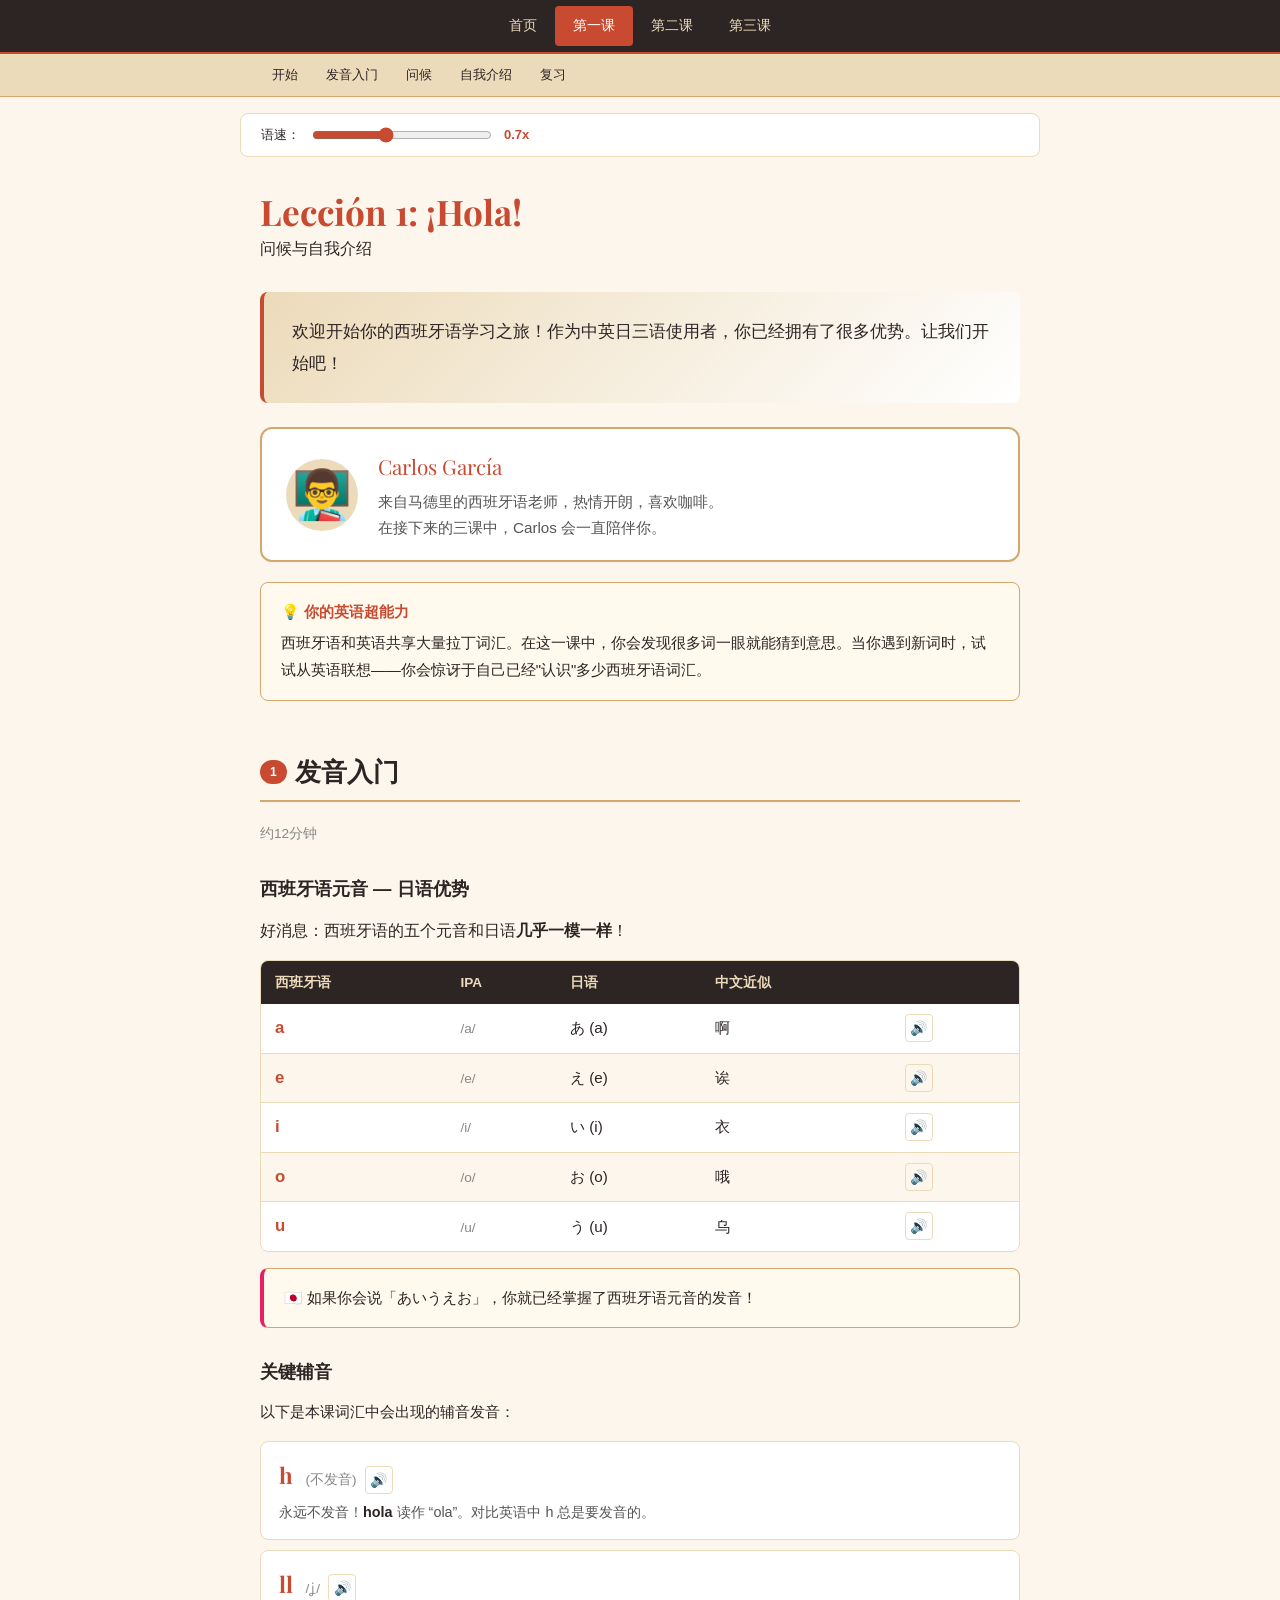
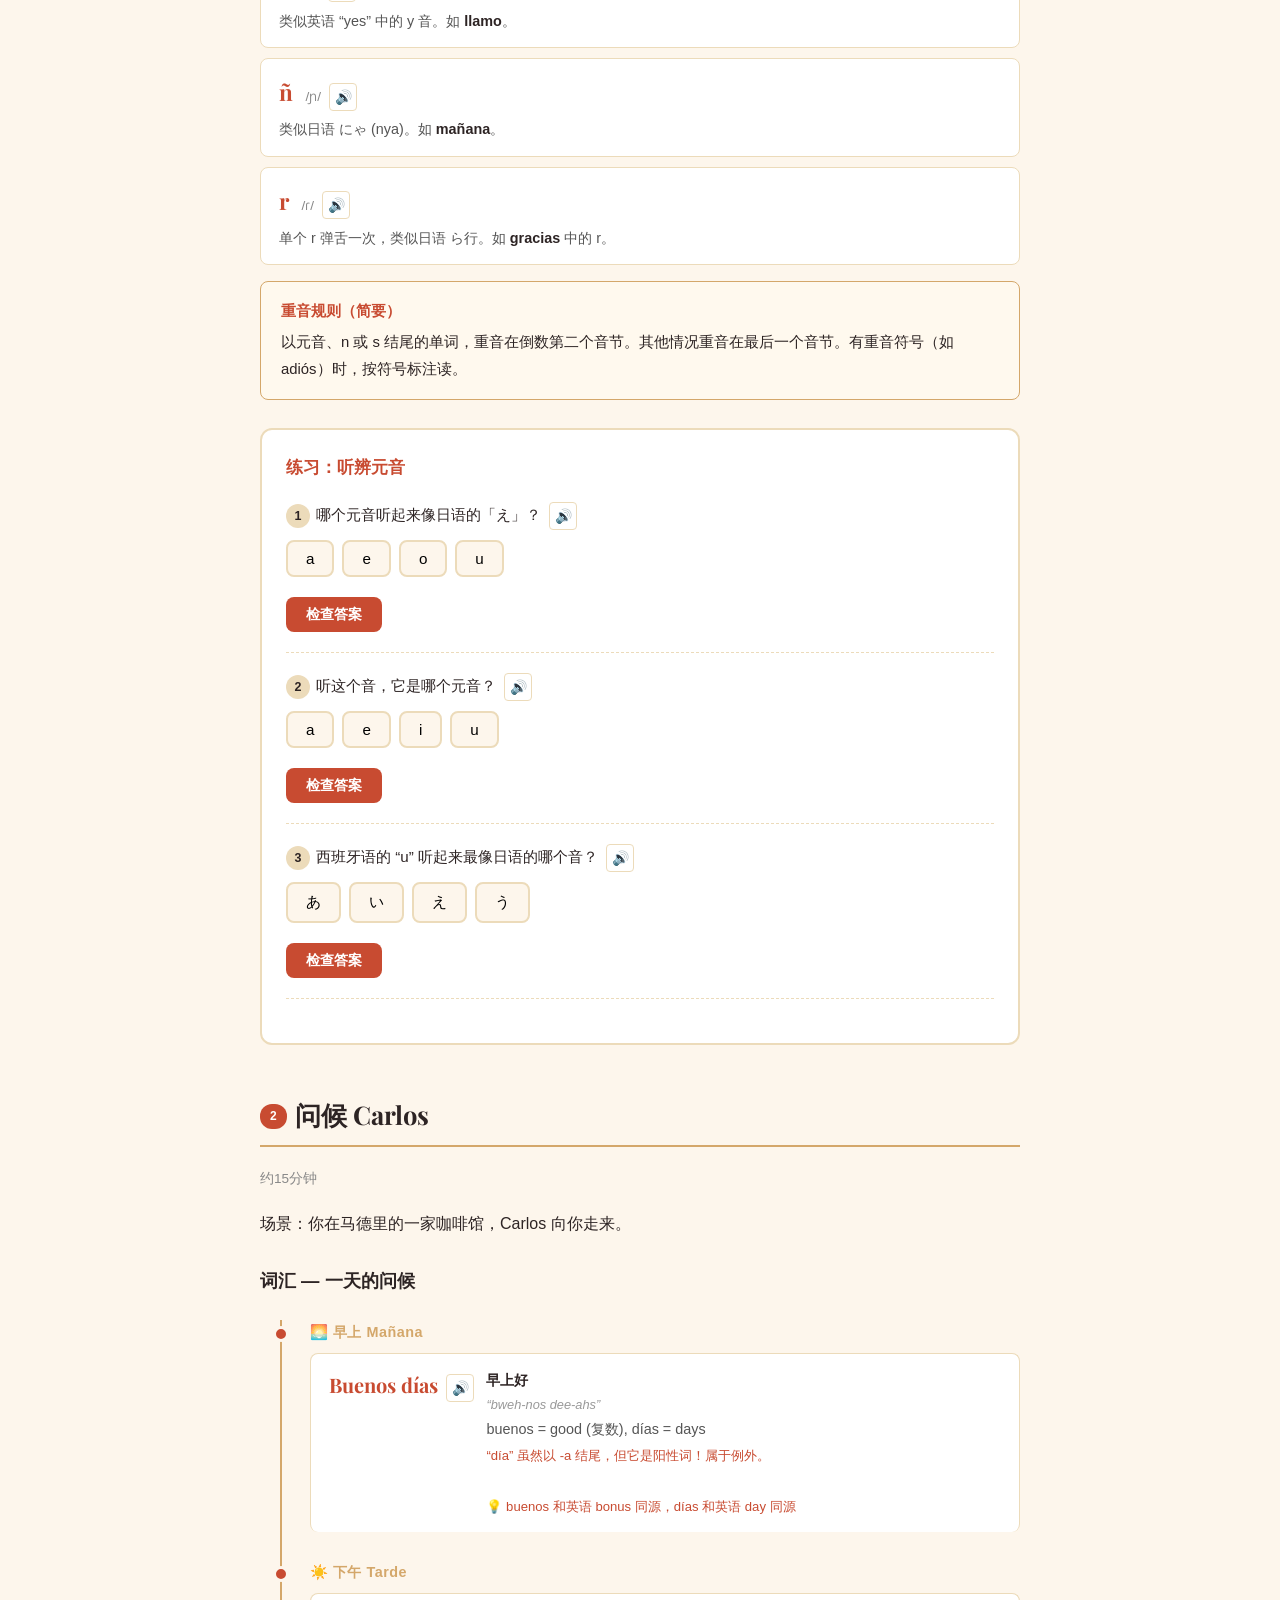
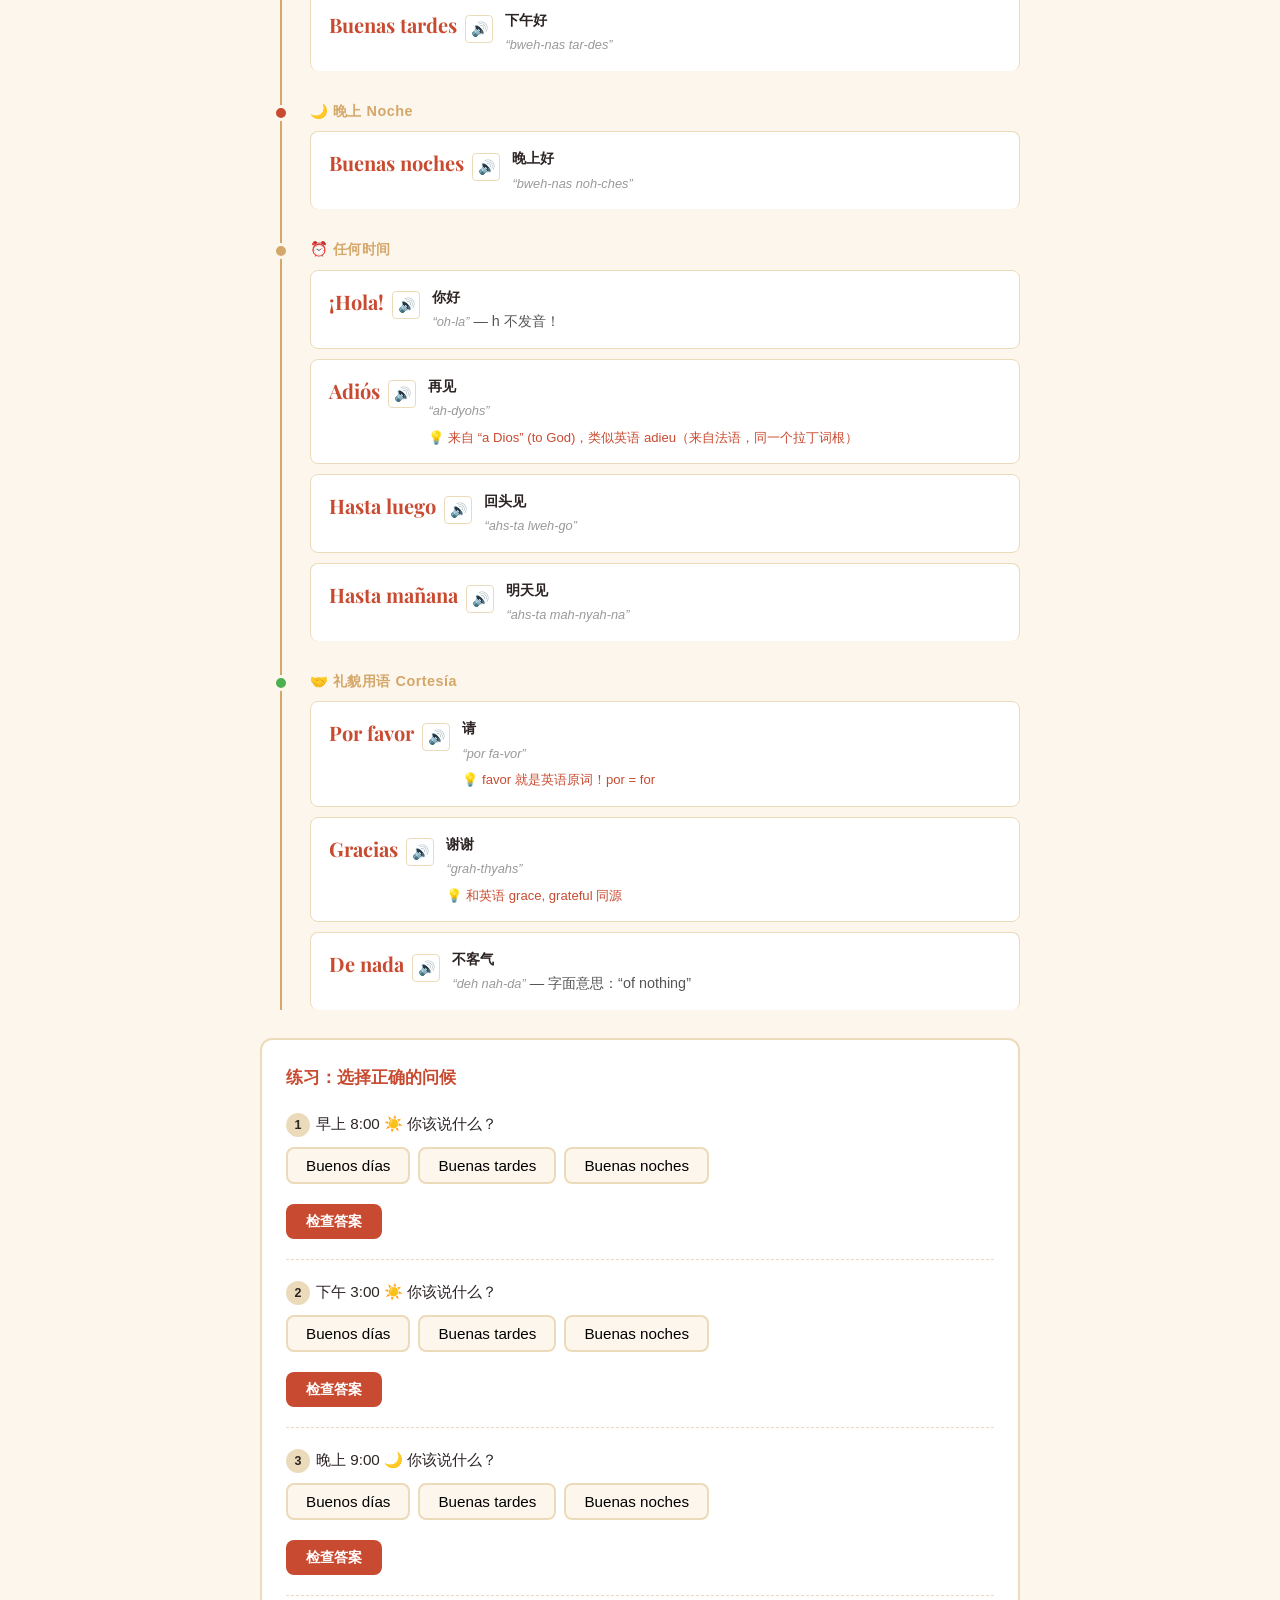
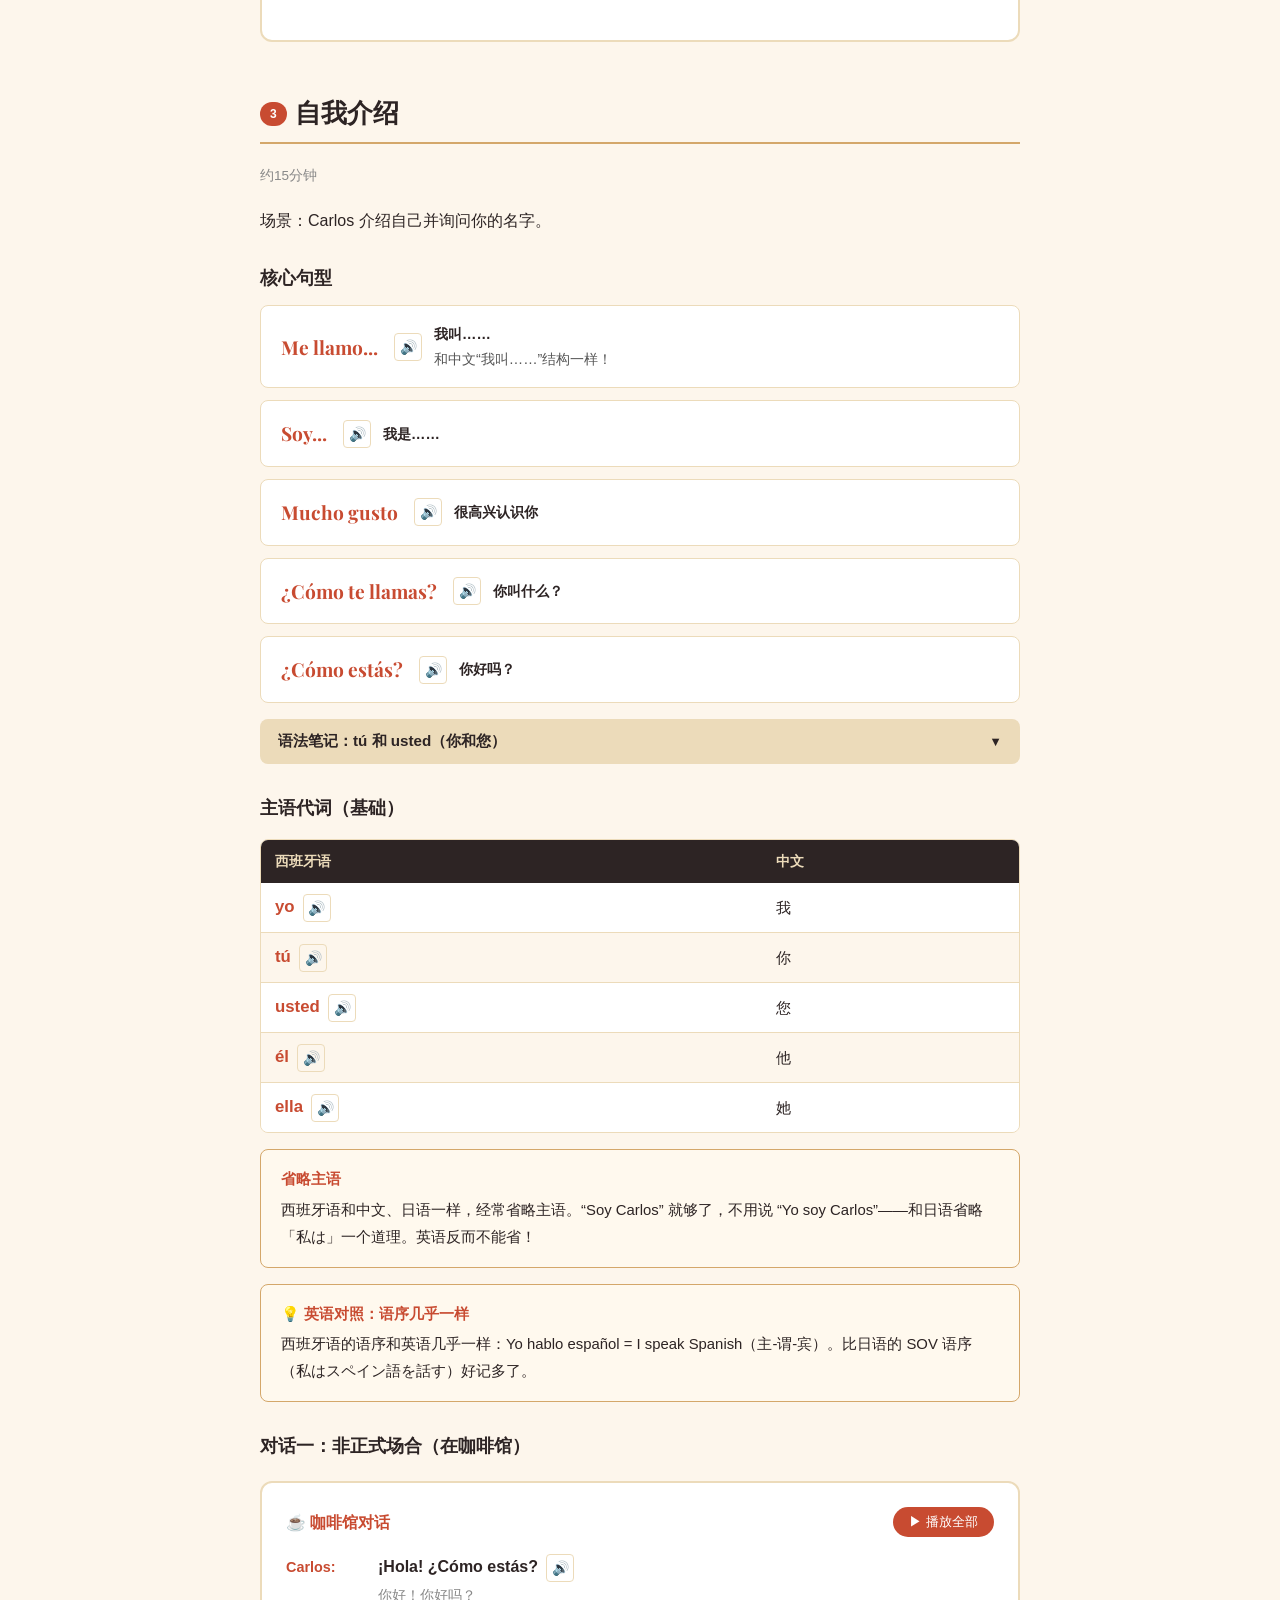
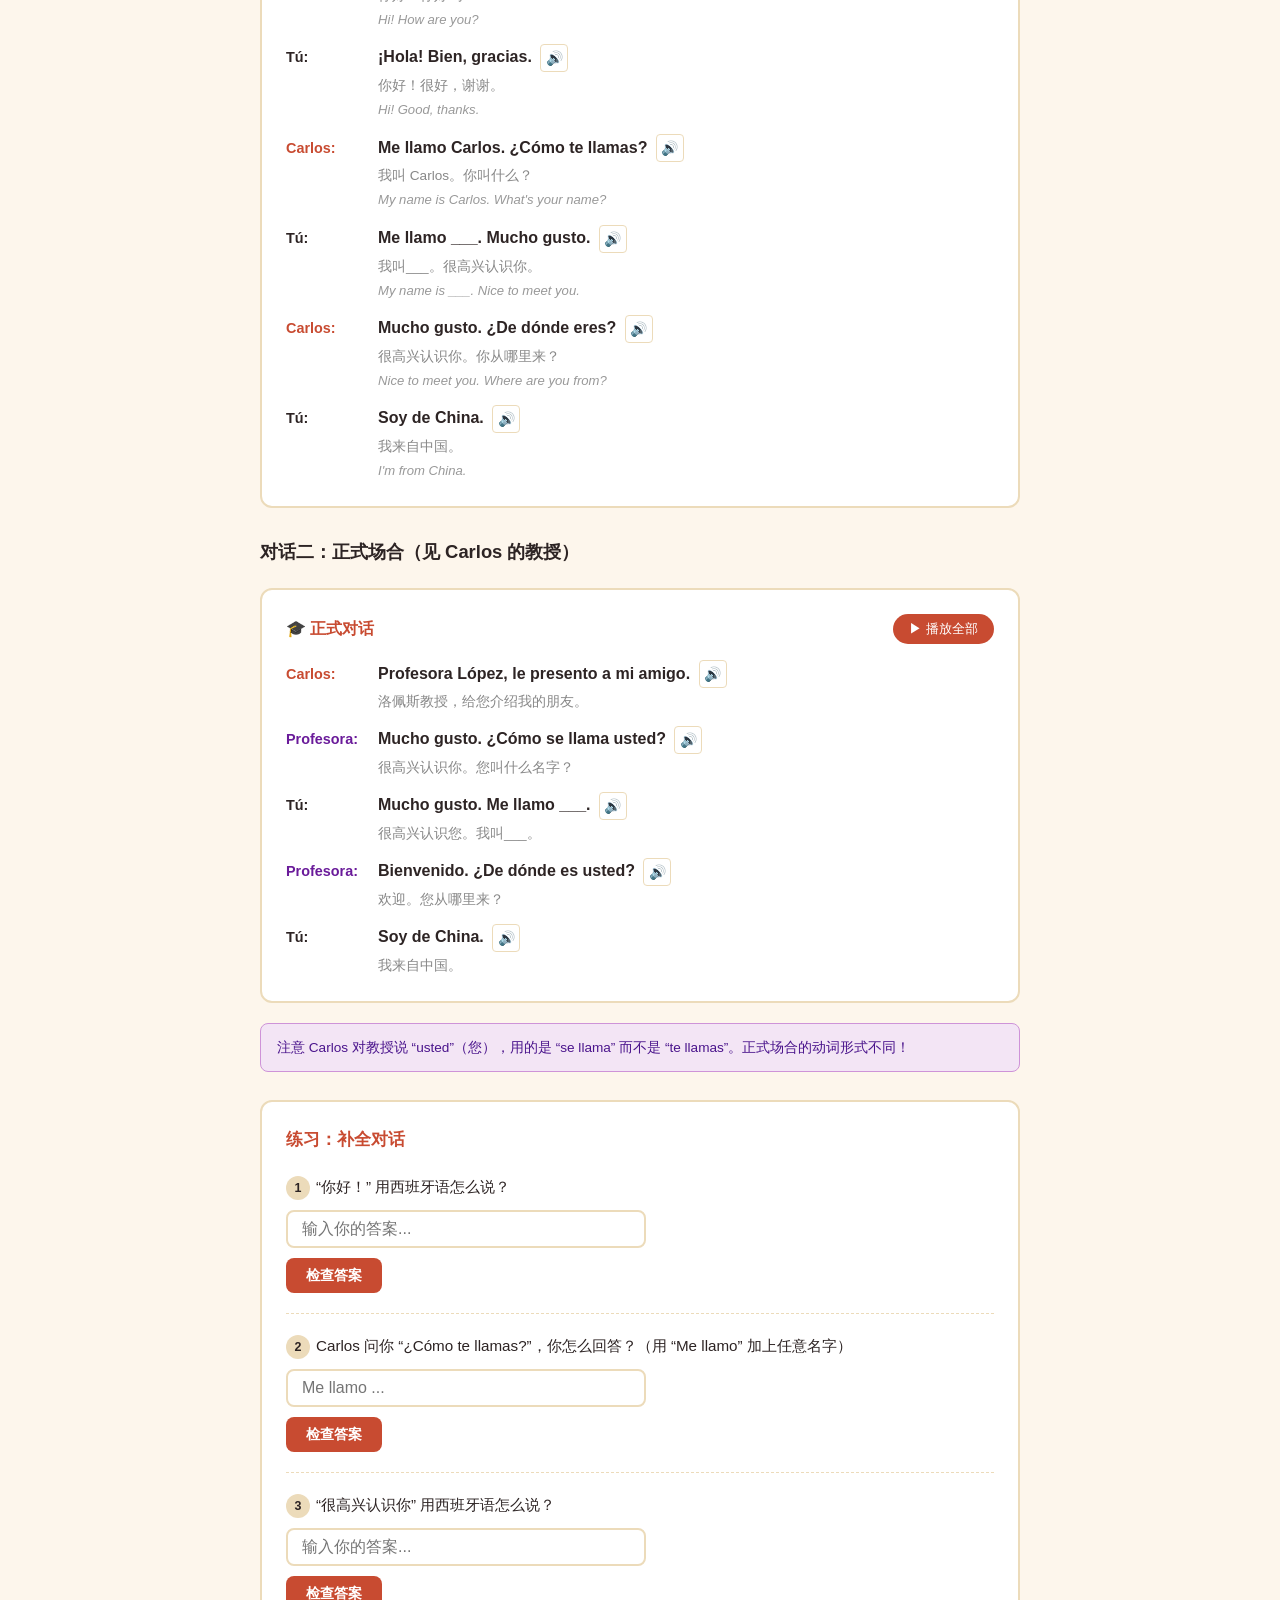
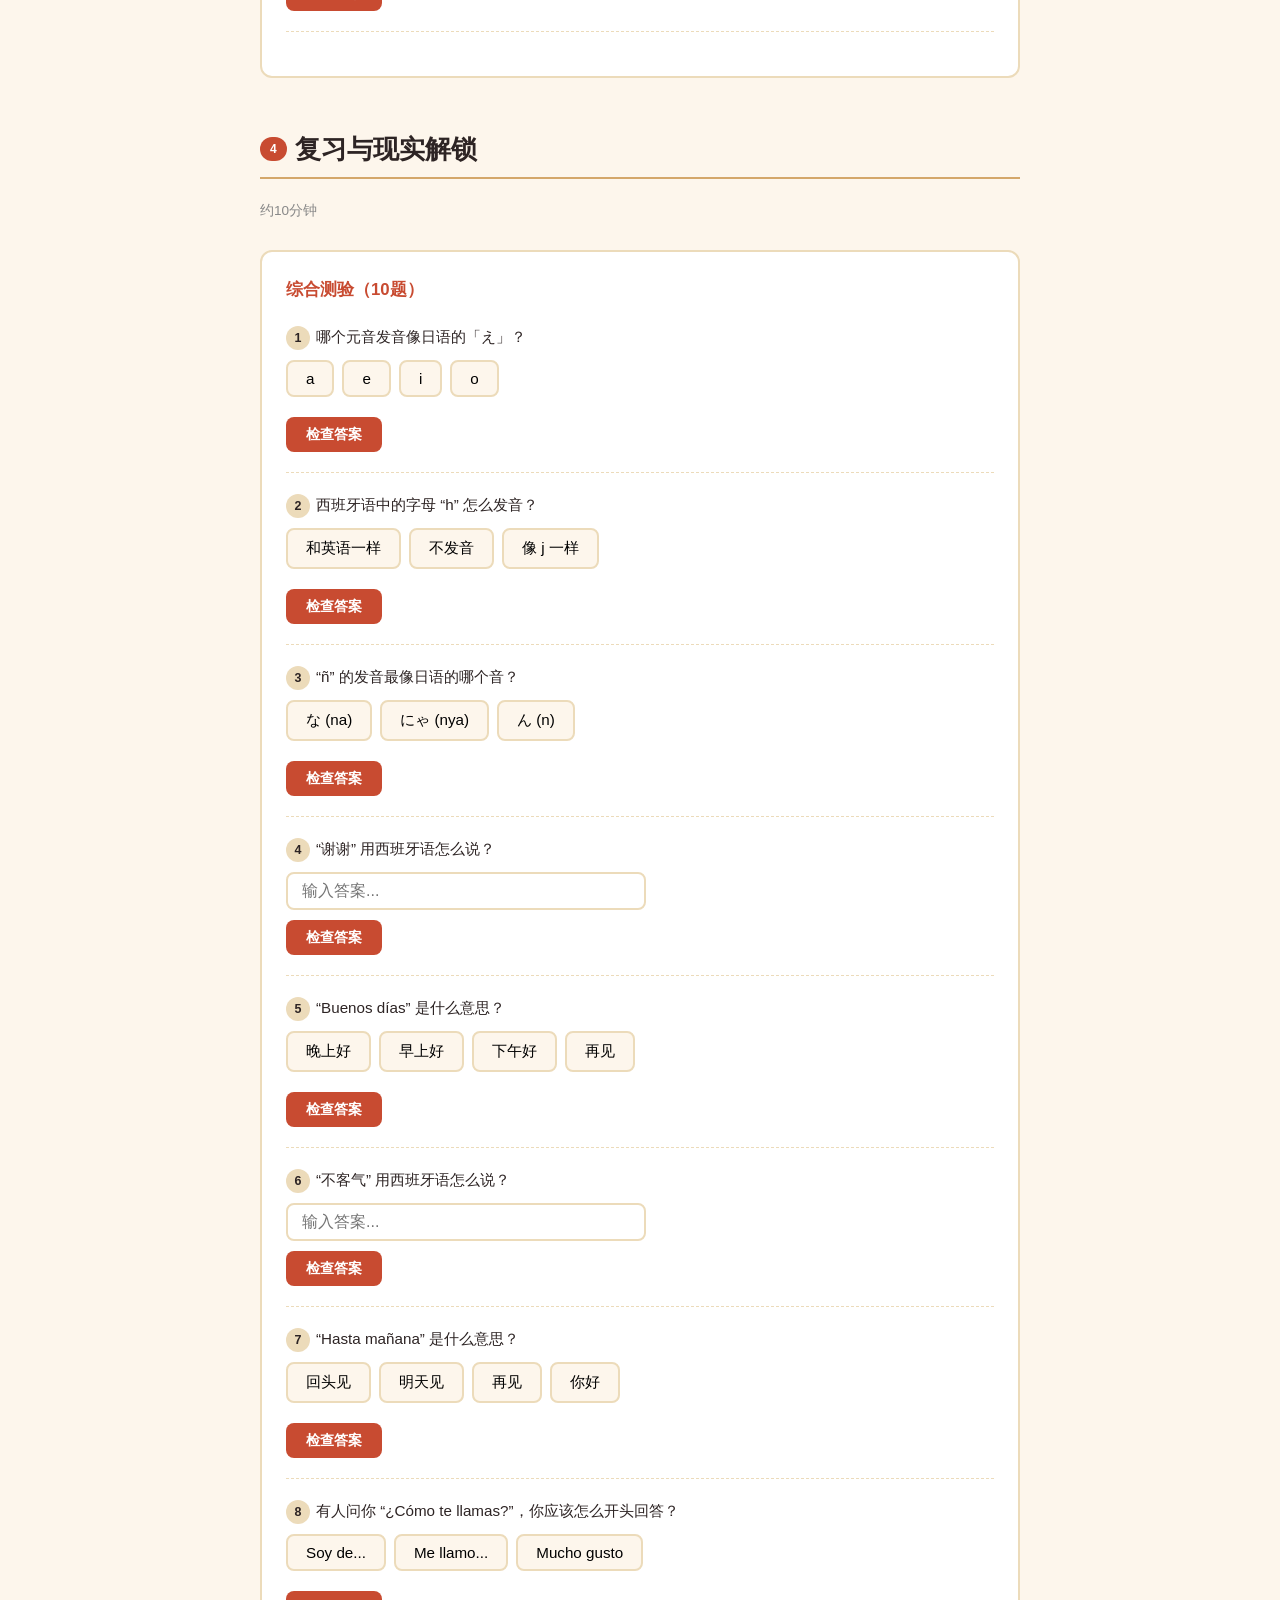
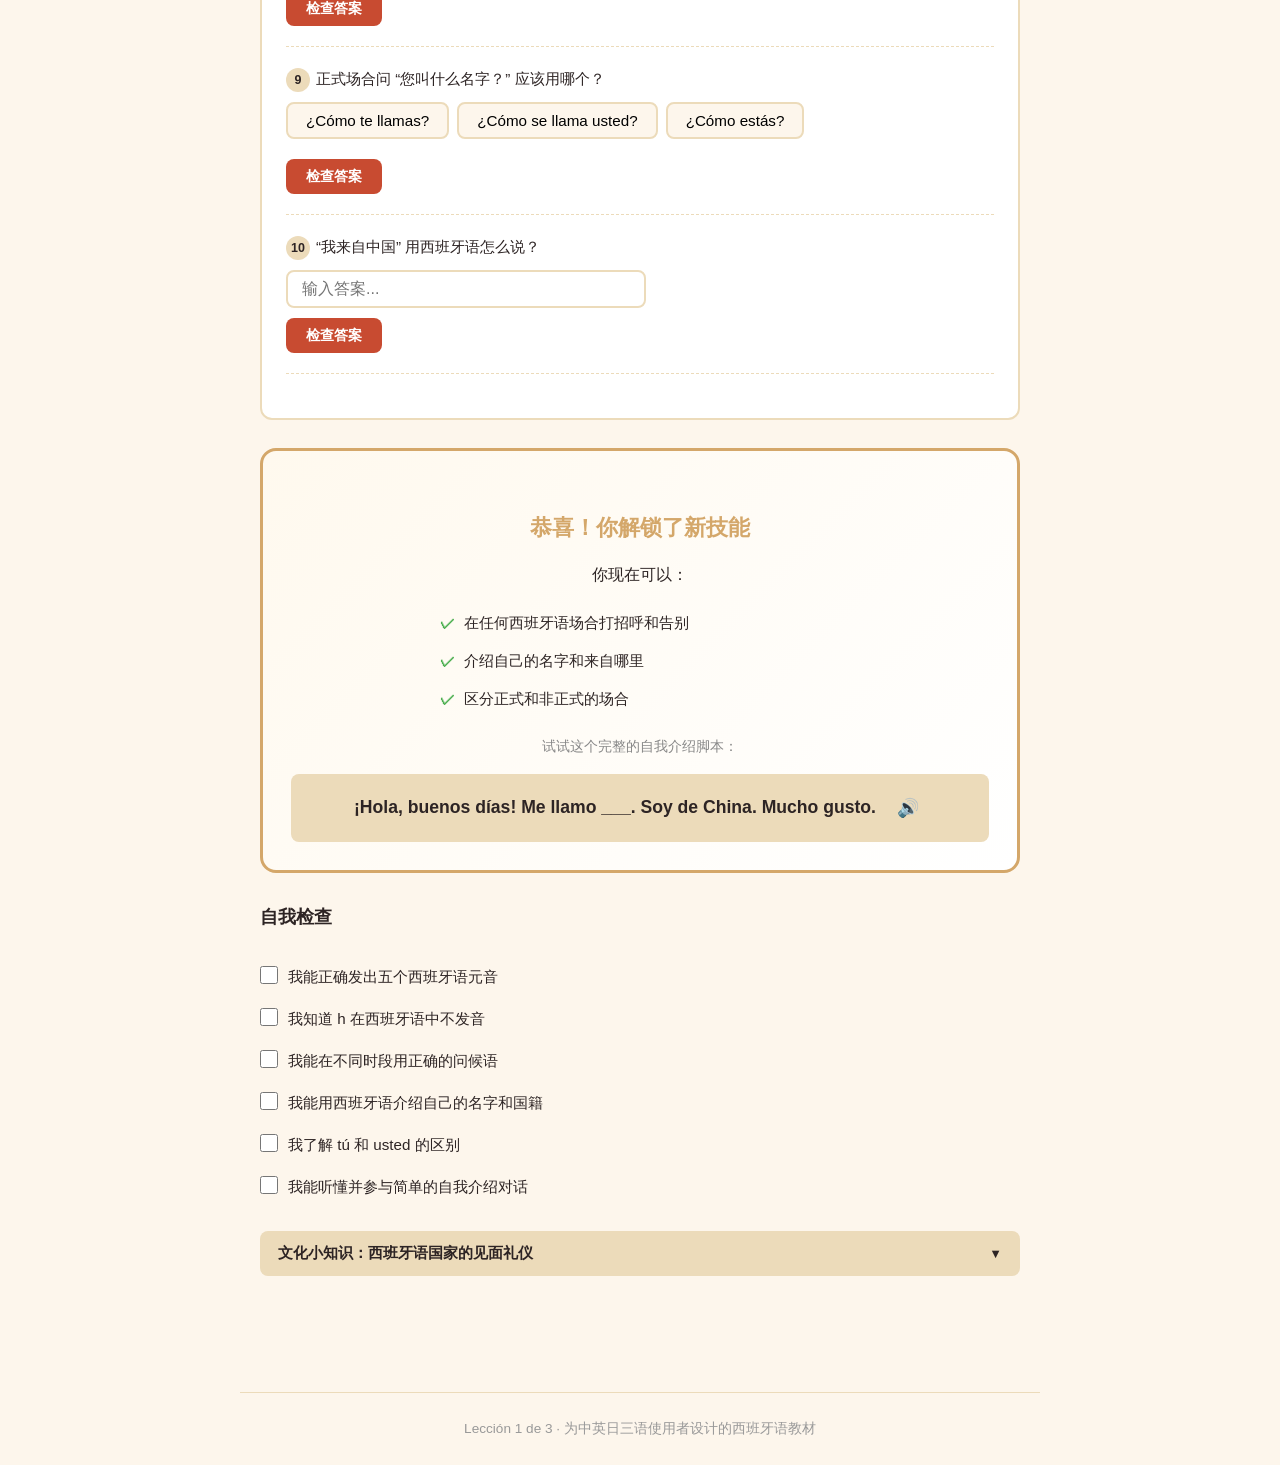
==== commit a07f6f8a: "fix: remove hardcoded "Ana" TTS bug, add English cognate bridges - Replace speak('Me llamo Ana') wit" ====
--- a/leccion1.html
+++ b/leccion1.html
@@ -60,6 +60,11 @@
       <p>来自马德里的西班牙语老师，热情开朗，喜欢咖啡。<br>在接下来的三课中，Carlos 会一直陪伴你。</p>
     </div>
   </div>
+
+  <div class="note-box" style="margin-top:20px;">
+    <div class="note-label">&#x1F4A1; 你的英语超能力</div>
+    西班牙语和英语共享大量拉丁词汇。在这一课中，你会发现很多词一眼就能猜到意思。当你遇到新词时，试试从英语联想——你会惊讶于自己已经"认识"多少西班牙语词汇。
+  </div>
 </section>
 
 <section id="block1">
@@ -224,7 +229,8 @@
           <span class="cn-meaning">早上好</span><br>
           <span class="phonetic">&ldquo;bweh-nos dee-ahs&rdquo;</span><br>
           buenos = good (复数), d&iacute;as = days<br>
-          <span class="note-inline">&ldquo;d&iacute;a&rdquo; 虽然以 -a 结尾，但它是阳性词！属于例外。</span>
+          <span class="note-inline">&ldquo;d&iacute;a&rdquo; 虽然以 -a 结尾，但它是阳性词！属于例外。</span><br>
+          <span class="note-inline">&#x1F4A1; buenos 和英语 bonus 同源，d&iacute;as 和英语 day 同源</span>
         </div>
       </div>
     </div>
@@ -279,7 +285,8 @@
         </div>
         <div class="details">
           <span class="cn-meaning">再见</span><br>
-          <span class="phonetic">&ldquo;ah-dyohs&rdquo;</span>
+          <span class="phonetic">&ldquo;ah-dyohs&rdquo;</span><br>
+          <span class="note-inline">&#x1F4A1; 来自 &ldquo;a Dios&rdquo; (to God)，类似英语 adieu（来自法语，同一个拉丁词根）</span>
         </div>
       </div>
       <div class="vocab-item">
@@ -314,7 +321,8 @@
         </div>
         <div class="details">
           <span class="cn-meaning">请</span><br>
-          <span class="phonetic">&ldquo;por fa-vor&rdquo;</span>
+          <span class="phonetic">&ldquo;por fa-vor&rdquo;</span><br>
+          <span class="note-inline">&#x1F4A1; favor 就是英语原词！por = for</span>
         </div>
       </div>
       <div class="vocab-item">
@@ -324,7 +332,8 @@
         </div>
         <div class="details">
           <span class="cn-meaning">谢谢</span><br>
-          <span class="phonetic">&ldquo;grah-thyahs&rdquo;</span>
+          <span class="phonetic">&ldquo;grah-thyahs&rdquo;</span><br>
+          <span class="note-inline">&#x1F4A1; 和英语 grace, grateful 同源</span>
         </div>
       </div>
       <div class="vocab-item">
@@ -427,6 +436,8 @@
     <div class="collapsible-content">
       <div class="inner">
         西班牙语有两个&ldquo;你&rdquo;：<strong>t&uacute;</strong>（类似中文的「你」）和 <strong>usted</strong>（类似中文的「您」）。不确定该用哪个时，选 usted&mdash;&mdash;没人会因为你太礼貌而生气。
+        <br><br>
+        <span class="note-inline">&#x1F4A1; 英语曾经也有这个区分：thou（你, informal）vs you（您, formal）。后来 thou 消失了，只剩 you。西班牙语保留了这个区分。</span>
       </div>
     </div>
   </div>
@@ -469,6 +480,11 @@
   <div class="note-box">
     <div class="note-label">省略主语</div>
     西班牙语和中文、日语一样，经常省略主语。&ldquo;Soy Carlos&rdquo; 就够了，不用说 &ldquo;Yo soy Carlos&rdquo;&mdash;&mdash;和日语省略「<span style="font-family:var(--font-jp)">私は</span>」一个道理。英语反而不能省！
+  </div>
+
+  <div class="note-box">
+    <div class="note-label">&#x1F4A1; 英语对照：语序几乎一样</div>
+    西班牙语的语序和英语几乎一样：Yo hablo espa&ntilde;ol = I speak Spanish（主-谓-宾）。比日语的 SOV 语序（<span style="font-family:var(--font-jp)">私はスペイン語を話す</span>）好记多了。
   </div>
 
     <h3>对话一：非正式场合（在咖啡馆）</h3>
@@ -482,6 +498,7 @@
       <div class="text">
         <div class="es">&iexcl;Hola! &iquest;C&oacute;mo est&aacute;s? <button class="speak-btn" onclick="speak('¡Hola! ¿Cómo estás?')" aria-label="播放此句">&#x1F50A;</button></div>
         <div class="cn-trans">你好！你好吗？</div>
+        <div class="cn-trans" style="color:#999;font-size:0.82rem;font-style:italic;">Hi! How are you?</div>
       </div>
     </div>
     <div class="dialogue-line" data-dialogue="d1" data-es="¡Hola! Bien, gracias.">
@@ -489,6 +506,7 @@
       <div class="text">
         <div class="es">&iexcl;Hola! Bien, gracias. <button class="speak-btn" onclick="speak('¡Hola! Bien, gracias.')" aria-label="播放此句">&#x1F50A;</button></div>
         <div class="cn-trans">你好！很好，谢谢。</div>
+        <div class="cn-trans" style="color:#999;font-size:0.82rem;font-style:italic;">Hi! Good, thanks.</div>
       </div>
     </div>
     <div class="dialogue-line" data-dialogue="d1" data-es="Me llamo Carlos. ¿Cómo te llamas?">
@@ -496,13 +514,15 @@
       <div class="text">
         <div class="es">Me llamo Carlos. &iquest;C&oacute;mo te llamas? <button class="speak-btn" onclick="speak('Me llamo Carlos. ¿Cómo te llamas?')" aria-label="播放此句">&#x1F50A;</button></div>
         <div class="cn-trans">我叫 Carlos。你叫什么？</div>
-      </div>
-    </div>
-    <div class="dialogue-line" data-dialogue="d1" data-es="Me llamo Ana. Mucho gusto.">
+        <div class="cn-trans" style="color:#999;font-size:0.82rem;font-style:italic;">My name is Carlos. What's your name?</div>
+      </div>
+    </div>
+    <div class="dialogue-line" data-dialogue="d1" data-es="Me llamo ... Mucho gusto.">
       <span class="speaker">T&uacute;:</span>
       <div class="text">
-        <div class="es">Me llamo ___. Mucho gusto. <button class="speak-btn" onclick="speak('Me llamo Ana. Mucho gusto.')" aria-label="播放此句">&#x1F50A;</button></div>
+        <div class="es">Me llamo ___. Mucho gusto. <button class="speak-btn" onclick="speak('Me llamo ... Mucho gusto.')" aria-label="播放此句">&#x1F50A;</button></div>
         <div class="cn-trans">我叫___。很高兴认识你。</div>
+        <div class="cn-trans" style="color:#999;font-size:0.82rem;font-style:italic;">My name is ___. Nice to meet you.</div>
       </div>
     </div>
     <div class="dialogue-line" data-dialogue="d1" data-es="Mucho gusto. ¿De dónde eres?">
@@ -510,6 +530,7 @@
       <div class="text">
         <div class="es">Mucho gusto. &iquest;De d&oacute;nde eres? <button class="speak-btn" onclick="speak('Mucho gusto. ¿De dónde eres?')" aria-label="播放此句">&#x1F50A;</button></div>
         <div class="cn-trans">很高兴认识你。你从哪里来？</div>
+        <div class="cn-trans" style="color:#999;font-size:0.82rem;font-style:italic;">Nice to meet you. Where are you from?</div>
       </div>
     </div>
     <div class="dialogue-line" data-dialogue="d1" data-es="Soy de China.">
@@ -517,6 +538,7 @@
       <div class="text">
         <div class="es">Soy de China. <button class="speak-btn" onclick="speak('Soy de China.')" aria-label="播放此句">&#x1F50A;</button></div>
         <div class="cn-trans">我来自中国。</div>
+        <div class="cn-trans" style="color:#999;font-size:0.82rem;font-style:italic;">I'm from China.</div>
       </div>
     </div>
   </div>
@@ -541,10 +563,10 @@
         <div class="cn-trans">很高兴认识你。您叫什么名字？</div>
       </div>
     </div>
-    <div class="dialogue-line" data-dialogue="d2" data-es="Mucho gusto. Me llamo Ana.">
+    <div class="dialogue-line" data-dialogue="d2" data-es="Mucho gusto. Me llamo ...">
       <span class="speaker">T&uacute;:</span>
       <div class="text">
-        <div class="es">Mucho gusto. Me llamo ___. <button class="speak-btn" onclick="speak('Mucho gusto. Me llamo Ana.')" aria-label="播放此句">&#x1F50A;</button></div>
+        <div class="es">Mucho gusto. Me llamo ___. <button class="speak-btn" onclick="speak('Mucho gusto. Me llamo ...')" aria-label="播放此句">&#x1F50A;</button></div>
         <div class="cn-trans">很高兴认识您。我叫___。</div>
       </div>
     </div>
@@ -726,7 +748,7 @@
     <p style="font-family:var(--font-cn);font-size:0.9rem;color:#888;margin-bottom:8px;">试试这个完整的自我介绍脚本：</p>
     <div class="script-box">
       &iexcl;Hola, buenos d&iacute;as! Me llamo ___. Soy de China. Mucho gusto.
-      <button class="speak-btn" onclick="speak('¡Hola, buenos días! Me llamo Ana. Soy de China. Mucho gusto.')" aria-label="播放完整脚本" style="font-size:18px;width:36px;height:36px;">&#x1F50A;</button>
+      <button class="speak-btn" onclick="speak('¡Hola, buenos días! Me llamo ... Soy de China. Mucho gusto.')" aria-label="播放完整脚本" style="font-size:18px;width:36px;height:36px;">&#x1F50A;</button>
     </div>
   </div>
 
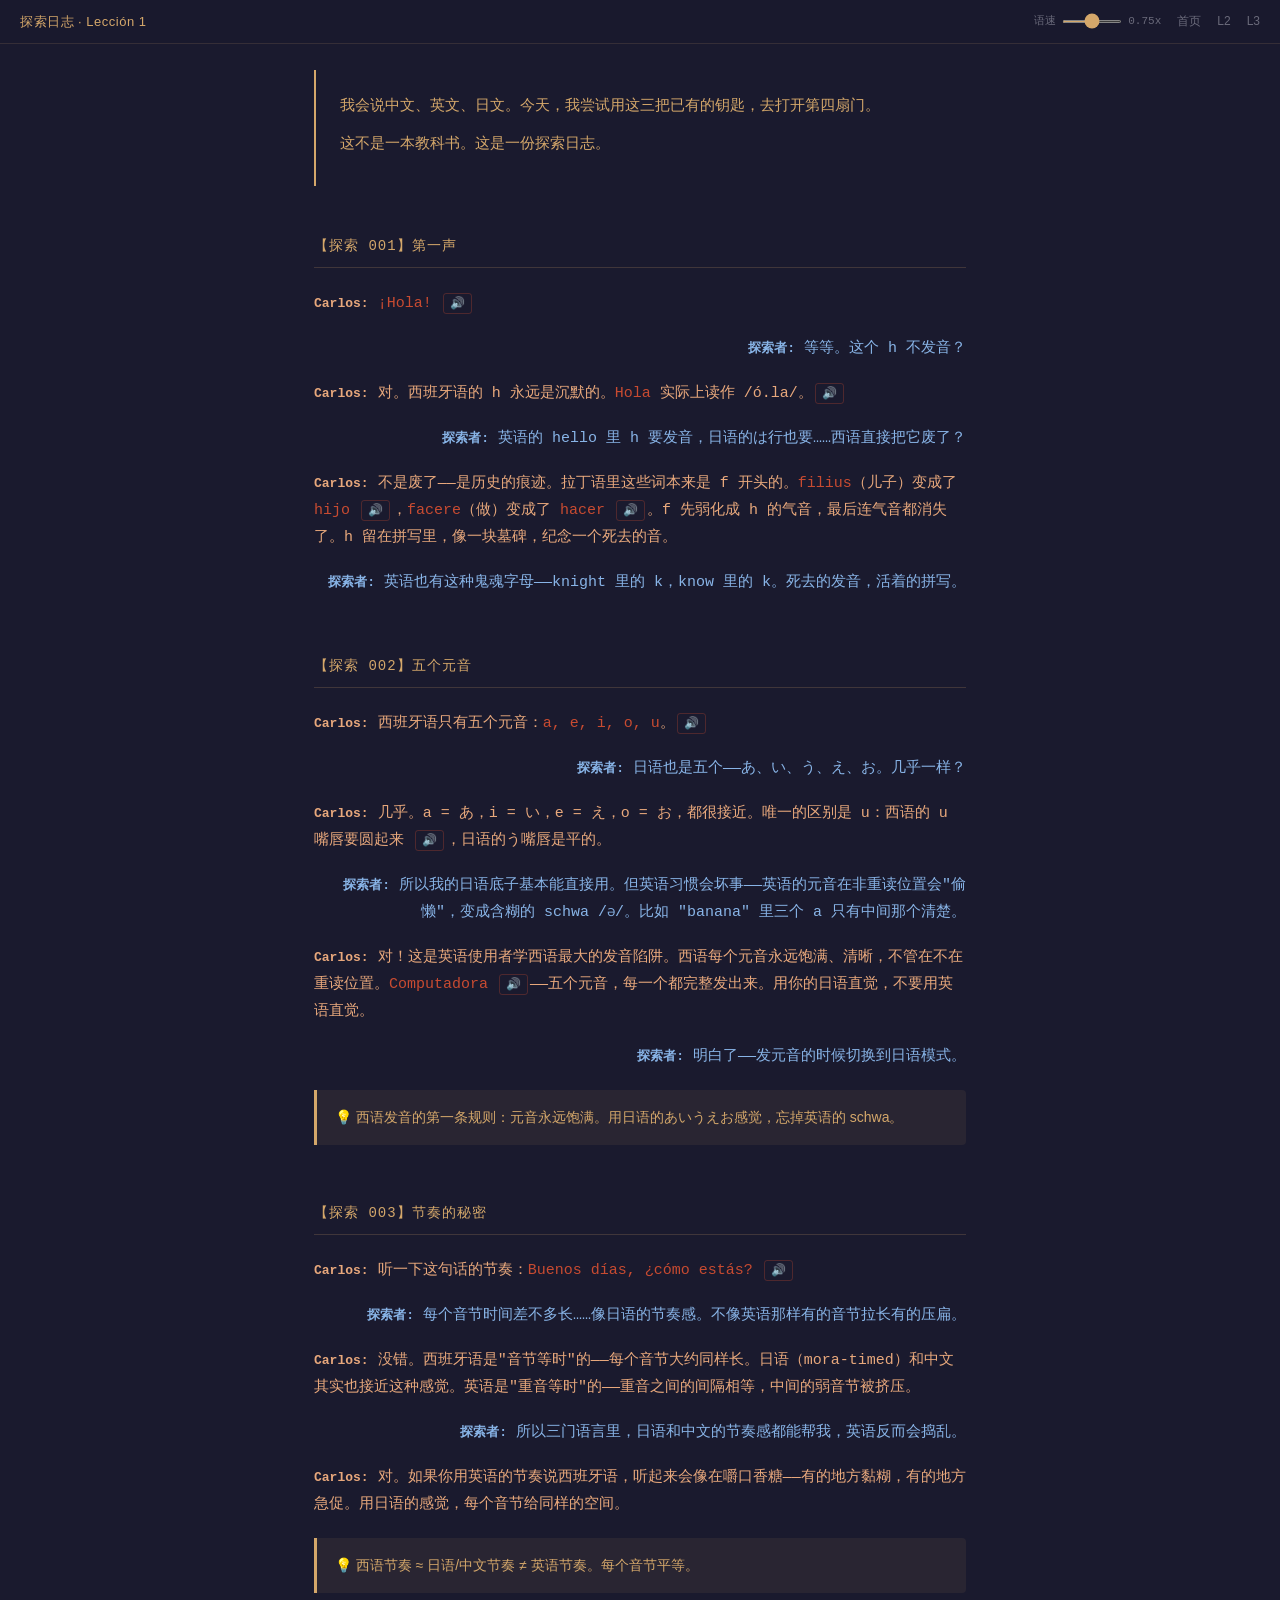
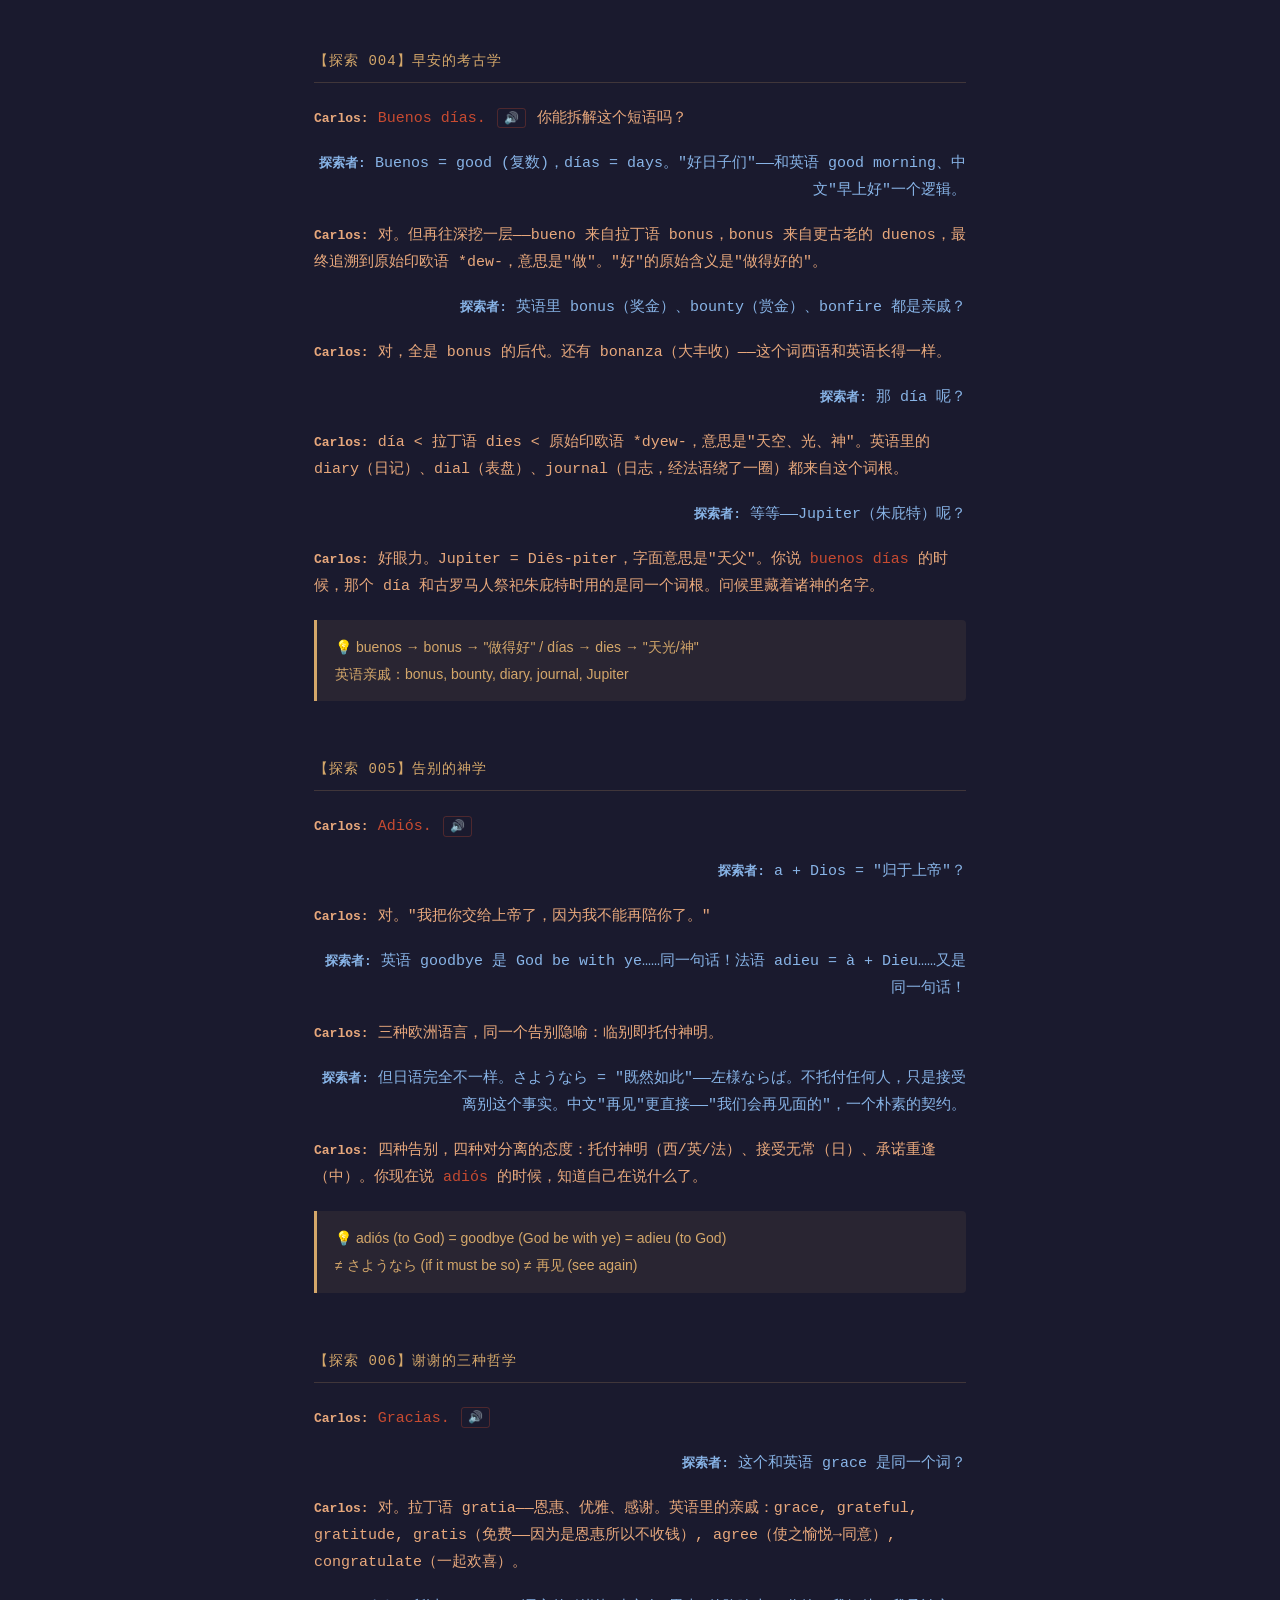
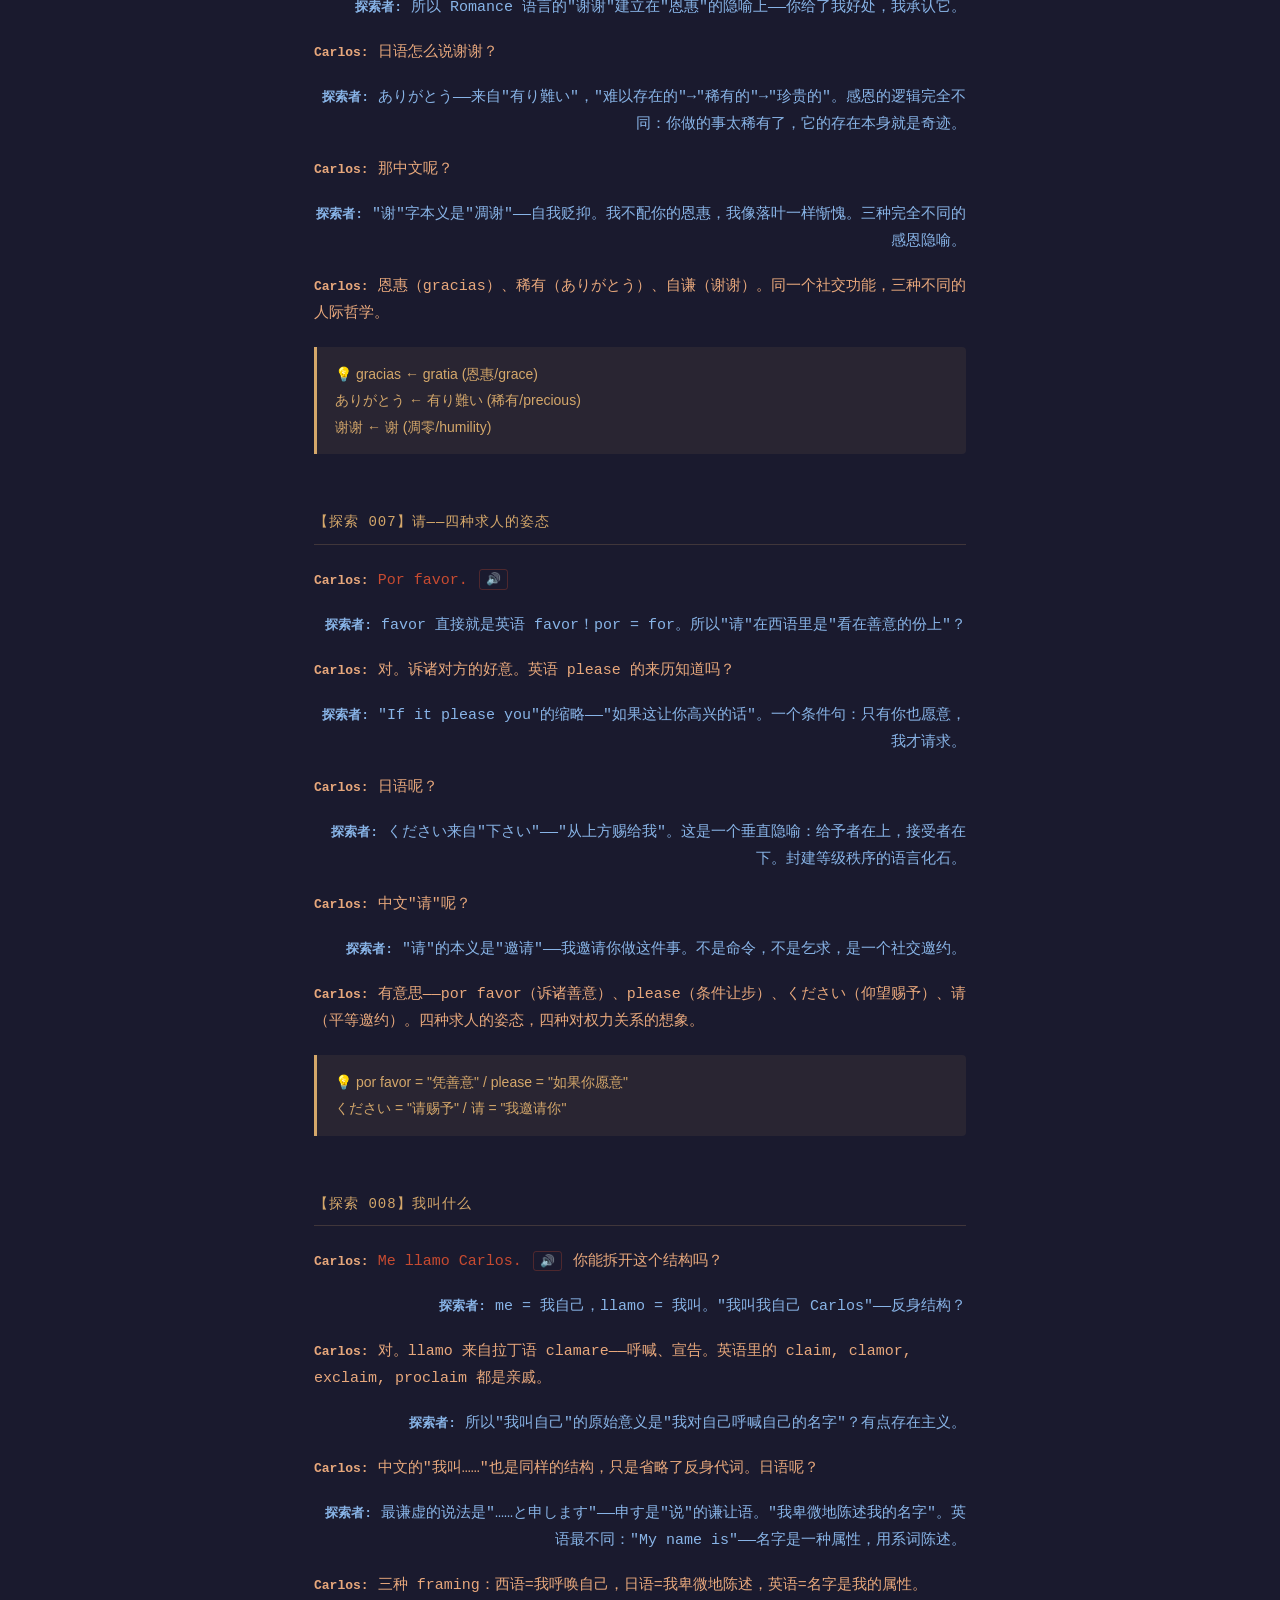
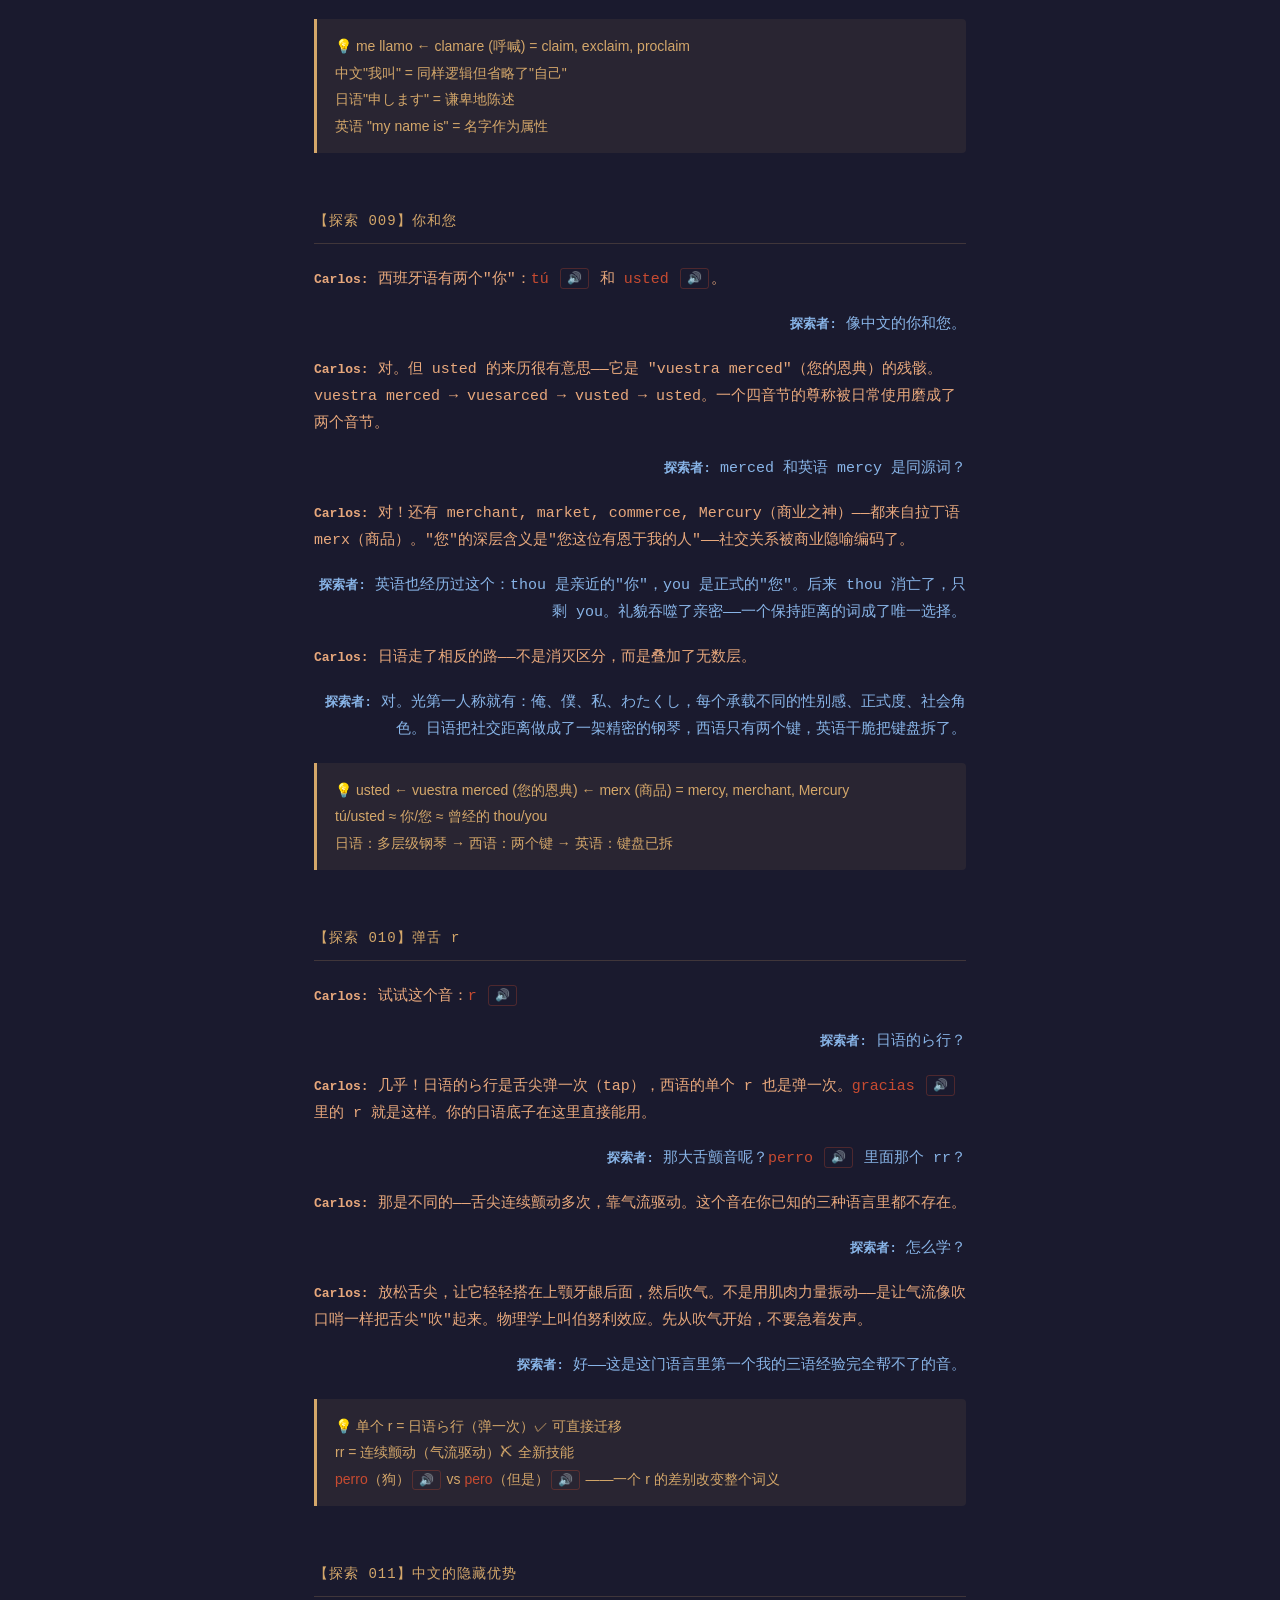
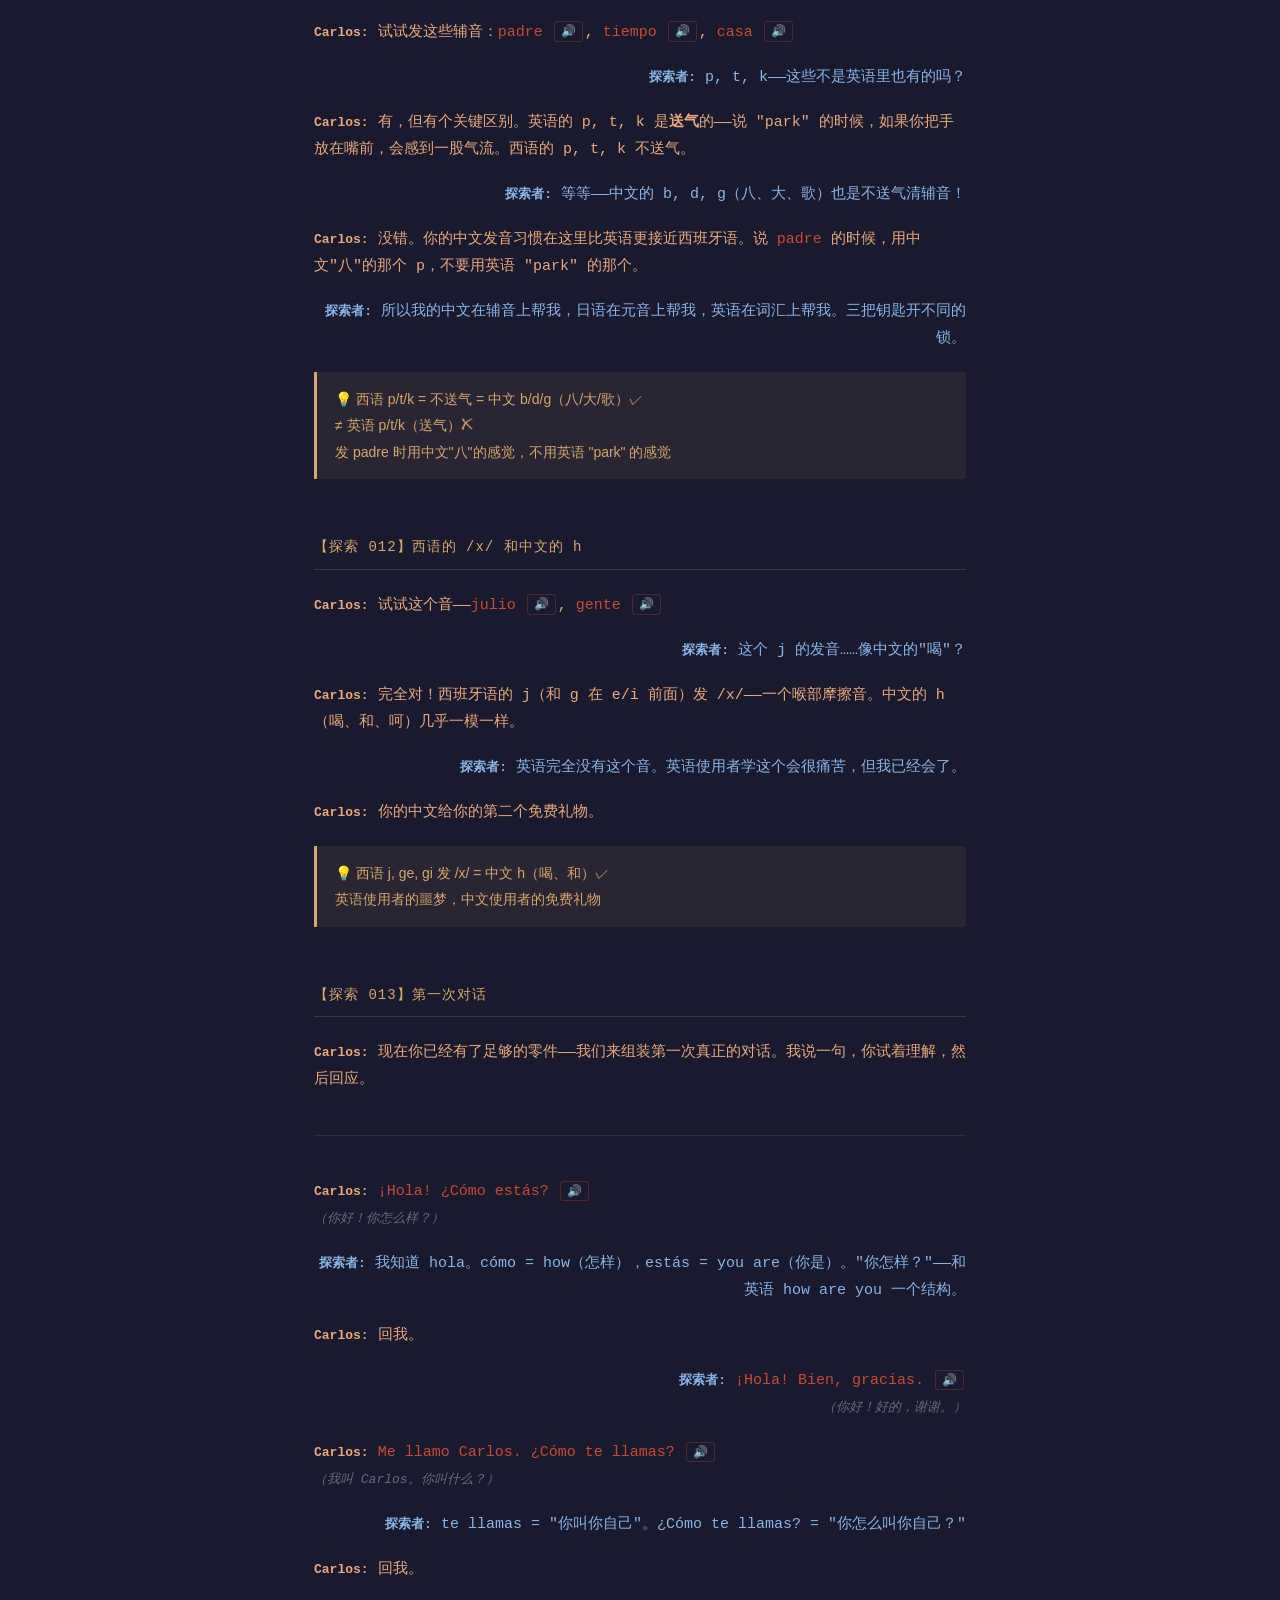
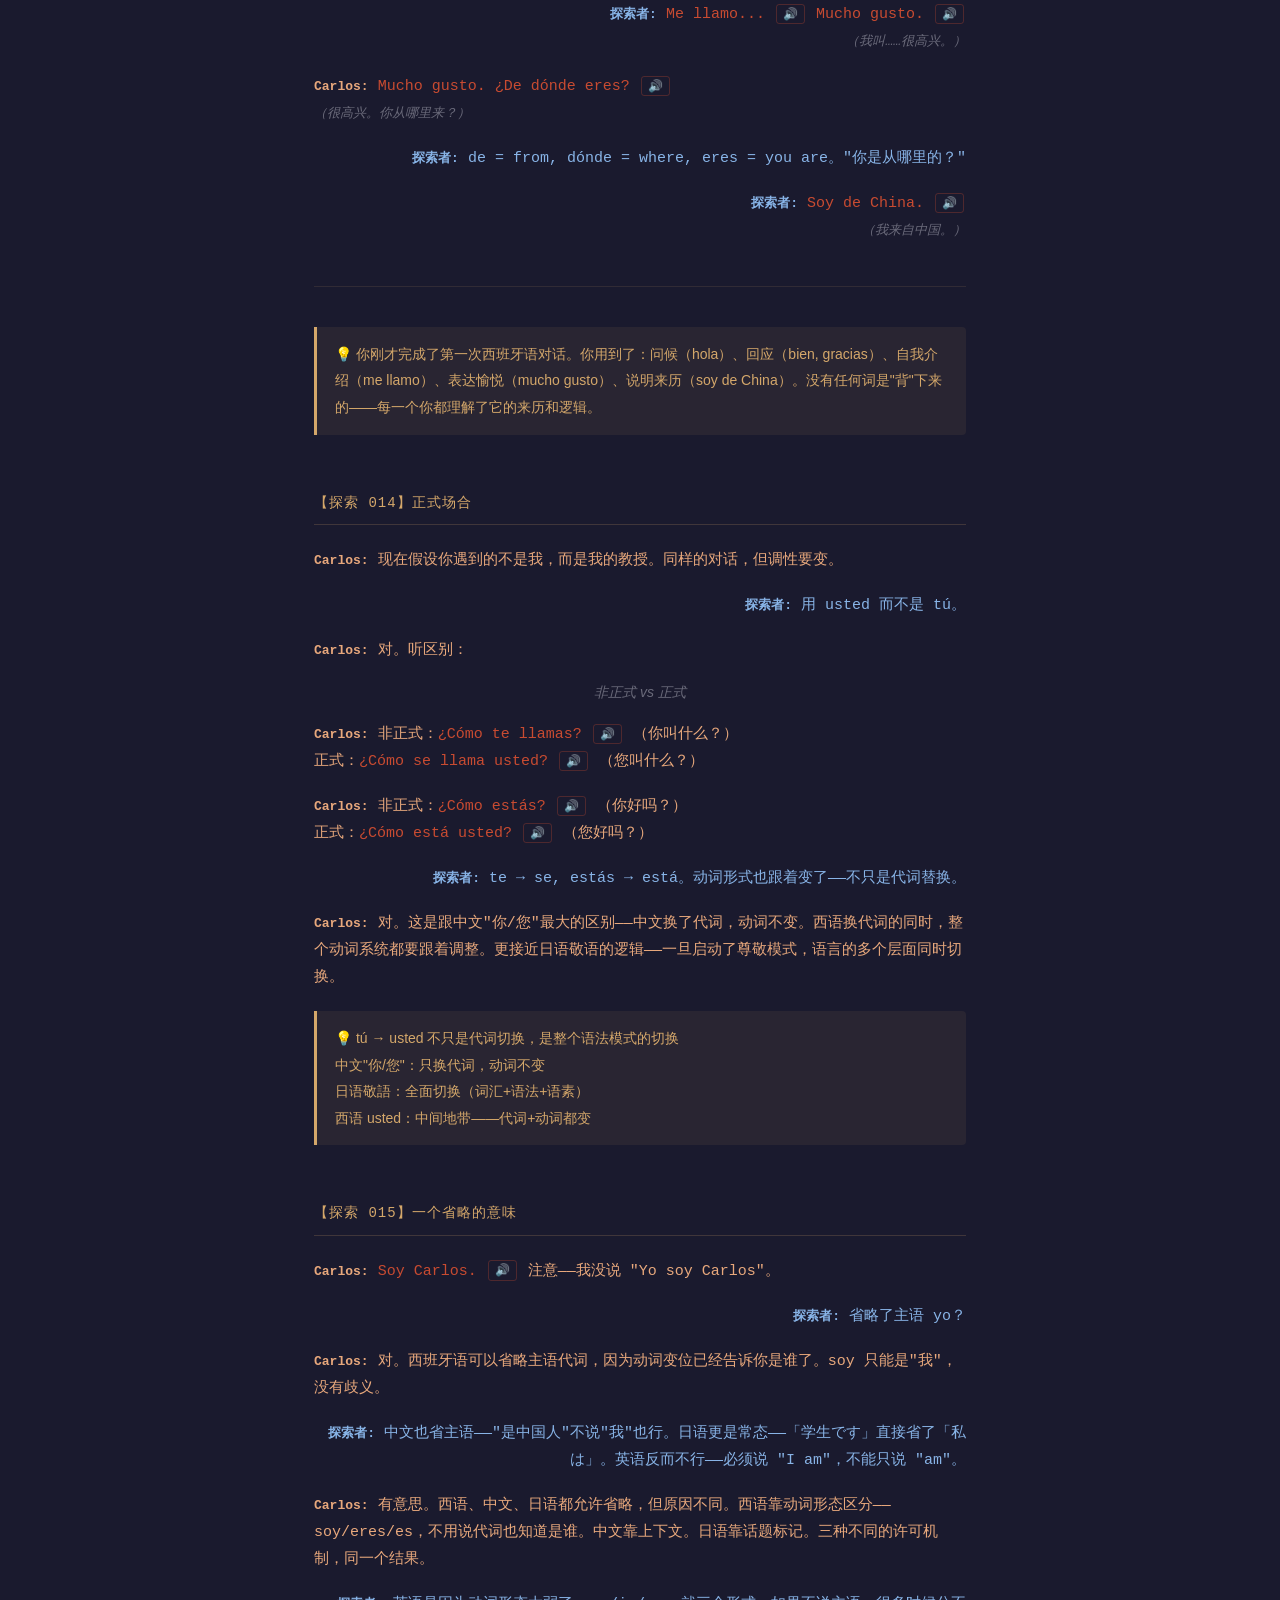
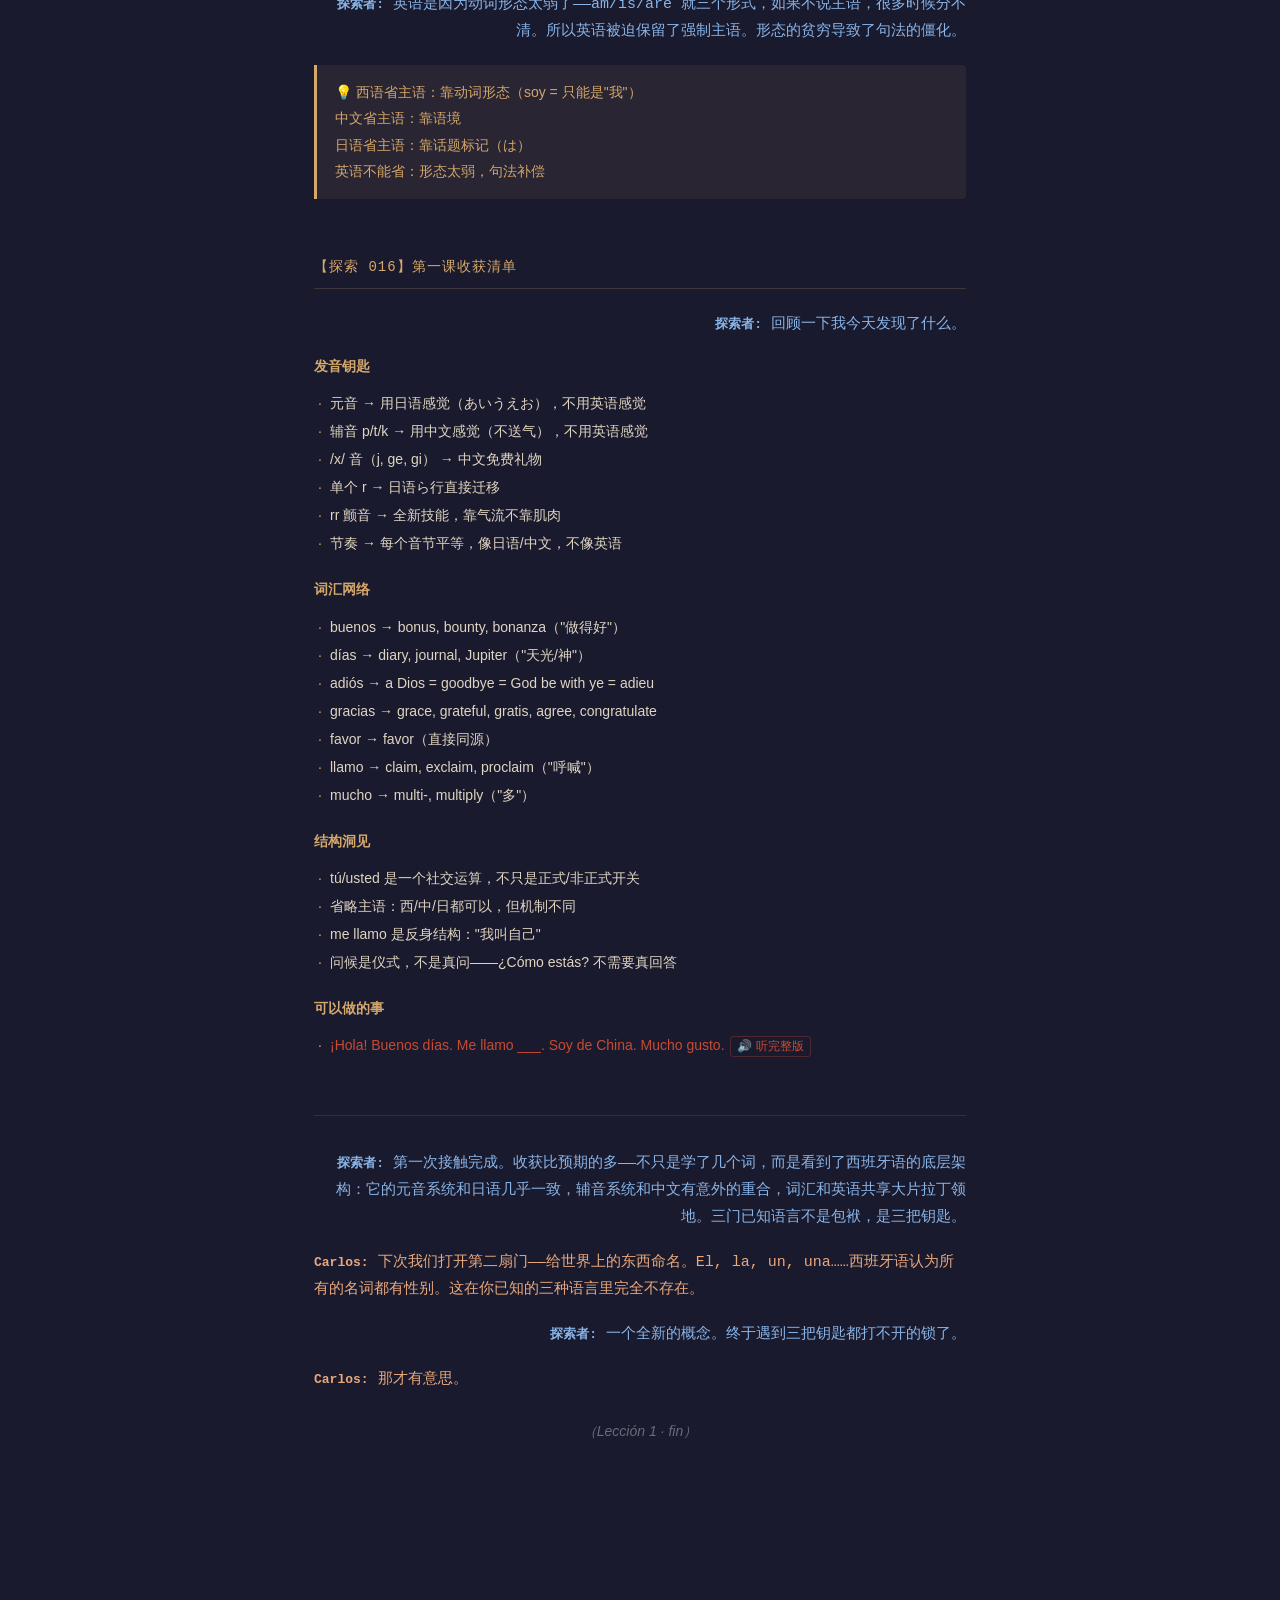
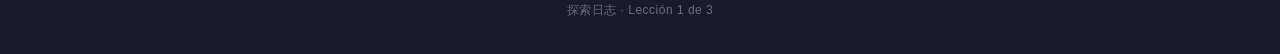
==== commit 244fc4bd: "rewrite: Lesson 1 as exploration log format Complete redesign from textbook to dialogue-based discov" ====
--- a/leccion1.html
+++ b/leccion1.html
@@ -3,785 +3,563 @@
 <head>
 <meta charset="UTF-8">
 <meta name="viewport" content="width=device-width, initial-scale=1.0">
-<title>Lección 1: ¡Hola! 问候与自我介绍</title>
-<link rel="preconnect" href="https://fonts.googleapis.com">
-<link rel="preconnect" href="https://fonts.gstatic.com" crossorigin>
-<link href="https://fonts.googleapis.com/css2?family=Playfair+Display:ital,wght@0,600;0,700;1,600&display=swap" rel="stylesheet">
-<link rel="stylesheet" href="css/style.css">
+<title>探索日志 · Lección 1 — 第一次接触</title>
 <style>
-html { scroll-padding-top: calc(var(--nav-h) + var(--section-nav-h) + 16px); }
-body { font-family: var(--font-body); background: var(--light-bg); font-size: 16px; }
+*,*::before,*::after{margin:0;padding:0;box-sizing:border-box}
+html{scroll-behavior:smooth}
+:root{
+  --bg:#1a1a2e;--text:#e0d5c1;--gold:#d4a76a;--terracotta:#c84b31;
+  --blue:#88b4e7;--orange:#e8a87c;--dim:#6a6a7a;
+  --mono:"SF Mono","Fira Code","Cascadia Code",Menlo,monospace;
+  --sans:-apple-system,BlinkMacSystemFont,"Segoe UI",sans-serif;
+}
+body{font-family:var(--mono);background:var(--bg);color:var(--text);line-height:1.8;font-size:15px;-webkit-font-smoothing:antialiased}
+
+/* Top bar */
+.topbar{position:fixed;top:0;left:0;right:0;height:44px;background:rgba(26,26,46,.92);backdrop-filter:blur(8px);-webkit-backdrop-filter:blur(8px);border-bottom:1px solid rgba(212,167,106,.15);display:flex;align-items:center;justify-content:space-between;padding:0 20px;z-index:100;font-size:13px}
+.topbar-left{color:var(--gold);font-family:var(--sans);letter-spacing:.5px}
+.topbar-right{display:flex;align-items:center;gap:16px}
+.topbar-right a{color:var(--dim);text-decoration:none;font-family:var(--sans);font-size:12px;transition:color .2s}
+.topbar-right a:hover{color:var(--gold)}
+.speed-ctrl{display:flex;align-items:center;gap:6px;color:var(--dim);font-size:11px}
+.speed-ctrl input[type=range]{width:60px;accent-color:var(--gold);height:3px}
+
+/* Main container */
+.container{max-width:700px;margin:0 auto;padding:70px 24px 60px}
+
+/* Prologue */
+.prologue{border-left:2px solid var(--gold);padding:20px 24px;margin-bottom:48px;opacity:0;transform:translateY(16px);transition:opacity .6s,transform .6s}
+.prologue.visible{opacity:1;transform:translateY(0)}
+.prologue p{color:var(--gold);font-family:var(--sans);font-size:15px;line-height:2;margin-bottom:8px}
+
+/* Entry sections */
+.entry{margin-bottom:56px;opacity:0;transform:translateY(20px);transition:opacity .6s ease,transform .6s ease}
+.entry.visible{opacity:1;transform:translateY(0)}
+.entry-header{color:var(--gold);font-size:14px;letter-spacing:1px;margin-bottom:20px;padding-bottom:8px;border-bottom:1px solid rgba(212,167,106,.2)}
+
+/* Dialogue */
+.line{margin-bottom:14px;padding:2px 0}
+.line-carlos{text-align:left}
+.line-carlos .speaker{color:var(--orange);font-weight:600;font-size:13px}
+.line-carlos .content{color:var(--orange)}
+.line-explorer{text-align:right}
+.line-explorer .speaker{color:var(--blue);font-weight:600;font-size:13px}
+.line-explorer .content{color:var(--blue)}
+
+/* Spanish highlight */
+.es{color:var(--terracotta);font-weight:500}
+
+/* Audio button */
+.speak-btn{background:none;border:1px solid rgba(200,75,49,.3);color:var(--terracotta);cursor:pointer;font-size:12px;padding:1px 6px;border-radius:3px;margin:0 2px;vertical-align:middle;transition:all .2s;font-family:var(--sans);line-height:1.4}
+.speak-btn:hover{background:rgba(200,75,49,.15);border-color:var(--terracotta)}
+.speak-btn:active{transform:scale(.95)}
+
+/* Insight box */
+.insight{background:rgba(212,167,106,.08);border-left:3px solid var(--gold);padding:14px 18px;margin:18px 0;border-radius:0 4px 4px 0;font-size:14px;color:var(--gold);line-height:1.9;font-family:var(--sans)}
+.insight em{font-style:normal;color:var(--text);opacity:.8}
+
+/* Narrative / stage direction */
+.narrative{color:var(--dim);font-style:italic;text-align:center;margin:14px 0;font-size:14px;font-family:var(--sans)}
+
+/* Divider */
+.divider{border:none;border-top:1px solid rgba(212,167,106,.12);margin:40px 0}
+
+/* Summary section */
+.summary-group{margin:12px 0 20px}
+.summary-group h4{color:var(--gold);font-size:14px;margin-bottom:10px;font-family:var(--sans);font-weight:600}
+.summary-group ul{list-style:none;padding-left:0}
+.summary-group li{color:var(--text);font-size:14px;line-height:2;font-family:var(--sans);padding-left:16px;position:relative}
+.summary-group li::before{content:"·";position:absolute;left:4px;color:var(--gold)}
+
+/* Epilogue */
+.epilogue{border-top:1px solid rgba(212,167,106,.15);padding-top:32px;margin-top:48px}
+
+/* Footer */
+footer{text-align:center;padding:40px 0 32px;color:var(--dim);font-size:12px;font-family:var(--sans);letter-spacing:.5px}
+
+/* Mobile */
+@media(max-width:600px){
+  body{font-size:14px}
+  .container{padding:60px 16px 40px}
+  .topbar{padding:0 12px;font-size:12px}
+  .speed-ctrl input[type=range]{width:48px}
+  .line-explorer,.line-carlos{text-align:left}
+}
+
+/* Print */
+@media print{
+  body{background:#fff;color:#222}
+  .topbar{display:none}
+  .speak-btn{display:none}
+  .speed-ctrl{display:none}
+  .es{color:#b33}
+  .insight{border-left-color:#999;background:#f5f5f5;color:#555}
+  .entry{opacity:1!important;transform:none!important}
+  .prologue{opacity:1!important;transform:none!important}
+}
 </style>
 </head>
 <body>
 
-<div id="progress-bar" role="progressbar" aria-label="页面阅读进度"></div>
-
-<nav class="main-nav" role="navigation" aria-label="课程导航">
-  <div class="nav-inner">
+<nav class="topbar">
+  <div class="topbar-left">探索日志 · Lección 1</div>
+  <div class="topbar-right">
+    <div class="speed-ctrl">
+      <span>语速</span>
+      <input type="range" min="50" max="100" value="75" id="speedSlider">
+      <span id="speedVal">0.75x</span>
+    </div>
     <a href="index.html">首页</a>
-    <a href="leccion1.html" class="active">第一课</a>
-    <a href="leccion2.html">第二课</a>
-    <a href="leccion3.html">第三课</a>
+    <a href="leccion2.html">L2</a>
+    <a href="leccion3.html">L3</a>
   </div>
 </nav>
 
-<nav class="section-nav" role="navigation" aria-label="章节导航">
-  <div class="nav-inner">
-    <a href="#opening">开始</a>
-    <a href="#block1">发音入门</a>
-    <a href="#block2">问候</a>
-    <a href="#block3">自我介绍</a>
-    <a href="#block4">复习</a>
-  </div>
-</nav>
-
-<div class="speed-control" role="region" aria-label="语速控制">
-  <span>语速：</span>
-  <input type="range" id="speed-slider" min="0.5" max="1.0" step="0.05" value="0.7" aria-label="语速调节滑块">
-  <span class="speed-val" id="speed-val">0.7x</span>
+<main class="container">
+
+<!-- Prologue -->
+<section class="prologue">
+  <p>我会说中文、英文、日文。今天，我尝试用这三把已有的钥匙，去打开第四扇门。</p>
+  <p>这不是一本教科书。这是一份探索日志。</p>
+</section>
+
+<!-- 001 -->
+<section class="entry" id="e001">
+<div class="entry-header">【探索 001】第一声</div>
+
+<div class="line line-carlos"><span class="speaker">Carlos:</span> <span class="content"><span class="es">¡Hola!</span> <button class="speak-btn" onclick="speak('¡Hola!')">🔊</button></span></div>
+
+<div class="line line-explorer"><span class="speaker">探索者:</span> <span class="content">等等。这个 h 不发音？</span></div>
+
+<div class="line line-carlos"><span class="speaker">Carlos:</span> <span class="content">对。西班牙语的 h 永远是沉默的。<span class="es">Hola</span> 实际上读作 /ó.la/。<button class="speak-btn" onclick="speak('Hola')">🔊</button></span></div>
+
+<div class="line line-explorer"><span class="speaker">探索者:</span> <span class="content">英语的 hello 里 h 要发音，日语的は行也要……西语直接把它废了？</span></div>
+
+<div class="line line-carlos"><span class="speaker">Carlos:</span> <span class="content">不是废了——是历史的痕迹。拉丁语里这些词本来是 f 开头的。<span class="es">filius</span>（儿子）变成了 <span class="es">hijo</span> <button class="speak-btn" onclick="speak('hijo')">🔊</button>，<span class="es">facere</span>（做）变成了 <span class="es">hacer</span> <button class="speak-btn" onclick="speak('hacer')">🔊</button>。f 先弱化成 h 的气音，最后连气音都消失了。h 留在拼写里，像一块墓碑，纪念一个死去的音。</span></div>
+
+<div class="line line-explorer"><span class="speaker">探索者:</span> <span class="content">英语也有这种鬼魂字母——knight 里的 k，know 里的 k。死去的发音，活着的拼写。</span></div>
+</section>
+
+<!-- 002 -->
+<section class="entry" id="e002">
+<div class="entry-header">【探索 002】五个元音</div>
+
+<div class="line line-carlos"><span class="speaker">Carlos:</span> <span class="content">西班牙语只有五个元音：<span class="es">a, e, i, o, u</span>。<button class="speak-btn" onclick="speak('a, e, i, o, u')">🔊</button></span></div>
+
+<div class="line line-explorer"><span class="speaker">探索者:</span> <span class="content">日语也是五个——あ、い、う、え、お。几乎一样？</span></div>
+
+<div class="line line-carlos"><span class="speaker">Carlos:</span> <span class="content">几乎。a = あ，i = い，e = え，o = お，都很接近。唯一的区别是 u：西语的 u 嘴唇要圆起来 <button class="speak-btn" onclick="speak('u')">🔊</button>，日语的う嘴唇是平的。</span></div>
+
+<div class="line line-explorer"><span class="speaker">探索者:</span> <span class="content">所以我的日语底子基本能直接用。但英语习惯会坏事——英语的元音在非重读位置会"偷懒"，变成含糊的 schwa /ə/。比如 "banana" 里三个 a 只有中间那个清楚。</span></div>
+
+<div class="line line-carlos"><span class="speaker">Carlos:</span> <span class="content">对！这是英语使用者学西语最大的发音陷阱。西语每个元音永远饱满、清晰，不管在不在重读位置。<span class="es">Computadora</span> <button class="speak-btn" onclick="speak('Computadora')">🔊</button>——五个元音，每一个都完整发出来。用你的日语直觉，不要用英语直觉。</span></div>
+
+<div class="line line-explorer"><span class="speaker">探索者:</span> <span class="content">明白了——发元音的时候切换到日语模式。</span></div>
+
+<div class="insight">💡 西语发音的第一条规则：元音永远饱满。用日语的あいうえお感觉，忘掉英语的 schwa。</div>
+</section>
+
+<!-- 003 -->
+<section class="entry" id="e003">
+<div class="entry-header">【探索 003】节奏的秘密</div>
+
+<div class="line line-carlos"><span class="speaker">Carlos:</span> <span class="content">听一下这句话的节奏：<span class="es">Buenos días, ¿cómo estás?</span> <button class="speak-btn" onclick="speak('Buenos días, ¿cómo estás?')">🔊</button></span></div>
+
+<div class="line line-explorer"><span class="speaker">探索者:</span> <span class="content">每个音节时间差不多长……像日语的节奏感。不像英语那样有的音节拉长有的压扁。</span></div>
+
+<div class="line line-carlos"><span class="speaker">Carlos:</span> <span class="content">没错。西班牙语是"音节等时"的——每个音节大约同样长。日语（mora-timed）和中文其实也接近这种感觉。英语是"重音等时"的——重音之间的间隔相等，中间的弱音节被挤压。</span></div>
+
+<div class="line line-explorer"><span class="speaker">探索者:</span> <span class="content">所以三门语言里，日语和中文的节奏感都能帮我，英语反而会捣乱。</span></div>
+
+<div class="line line-carlos"><span class="speaker">Carlos:</span> <span class="content">对。如果你用英语的节奏说西班牙语，听起来会像在嚼口香糖——有的地方黏糊，有的地方急促。用日语的感觉，每个音节给同样的空间。</span></div>
+
+<div class="insight">💡 西语节奏 ≈ 日语/中文节奏 ≠ 英语节奏。每个音节平等。</div>
+</section>
+
+<!-- 004 -->
+<section class="entry" id="e004">
+<div class="entry-header">【探索 004】早安的考古学</div>
+
+<div class="line line-carlos"><span class="speaker">Carlos:</span> <span class="content"><span class="es">Buenos días.</span> <button class="speak-btn" onclick="speak('Buenos días')">🔊</button> 你能拆解这个短语吗？</span></div>
+
+<div class="line line-explorer"><span class="speaker">探索者:</span> <span class="content">Buenos = good (复数)，días = days。"好日子们"——和英语 good morning、中文"早上好"一个逻辑。</span></div>
+
+<div class="line line-carlos"><span class="speaker">Carlos:</span> <span class="content">对。但再往深挖一层——bueno 来自拉丁语 bonus，bonus 来自更古老的 duenos，最终追溯到原始印欧语 *dew-，意思是"做"。"好"的原始含义是"做得好的"。</span></div>
+
+<div class="line line-explorer"><span class="speaker">探索者:</span> <span class="content">英语里 bonus（奖金）、bounty（赏金）、bonfire 都是亲戚？</span></div>
+
+<div class="line line-carlos"><span class="speaker">Carlos:</span> <span class="content">对，全是 bonus 的后代。还有 bonanza（大丰收）——这个词西语和英语长得一样。</span></div>
+
+<div class="line line-explorer"><span class="speaker">探索者:</span> <span class="content">那 día 呢？</span></div>
+
+<div class="line line-carlos"><span class="speaker">Carlos:</span> <span class="content">día &lt; 拉丁语 dies &lt; 原始印欧语 *dyew-，意思是"天空、光、神"。英语里的 diary（日记）、dial（表盘）、journal（日志，经法语绕了一圈）都来自这个词根。</span></div>
+
+<div class="line line-explorer"><span class="speaker">探索者:</span> <span class="content">等等——Jupiter（朱庇特）呢？</span></div>
+
+<div class="line line-carlos"><span class="speaker">Carlos:</span> <span class="content">好眼力。Jupiter = Diēs-piter，字面意思是"天父"。你说 <span class="es">buenos días</span> 的时候，那个 día 和古罗马人祭祀朱庇特时用的是同一个词根。问候里藏着诸神的名字。</span></div>
+
+<div class="insight">💡 buenos → bonus → "做得好" / días → dies → "天光/神"<br>英语亲戚：bonus, bounty, diary, journal, Jupiter</div>
+</section>
+
+<!-- 005 -->
+<section class="entry" id="e005">
+<div class="entry-header">【探索 005】告别的神学</div>
+
+<div class="line line-carlos"><span class="speaker">Carlos:</span> <span class="content"><span class="es">Adiós.</span> <button class="speak-btn" onclick="speak('Adiós')">🔊</button></span></div>
+
+<div class="line line-explorer"><span class="speaker">探索者:</span> <span class="content">a + Dios = "归于上帝"？</span></div>
+
+<div class="line line-carlos"><span class="speaker">Carlos:</span> <span class="content">对。"我把你交给上帝了，因为我不能再陪你了。"</span></div>
+
+<div class="line line-explorer"><span class="speaker">探索者:</span> <span class="content">英语 goodbye 是 God be with ye……同一句话！法语 adieu = à + Dieu……又是同一句话！</span></div>
+
+<div class="line line-carlos"><span class="speaker">Carlos:</span> <span class="content">三种欧洲语言，同一个告别隐喻：临别即托付神明。</span></div>
+
+<div class="line line-explorer"><span class="speaker">探索者:</span> <span class="content">但日语完全不一样。さようなら = "既然如此"——左様ならば。不托付任何人，只是接受离别这个事实。中文"再见"更直接——"我们会再见面的"，一个朴素的契约。</span></div>
+
+<div class="line line-carlos"><span class="speaker">Carlos:</span> <span class="content">四种告别，四种对分离的态度：托付神明（西/英/法）、接受无常（日）、承诺重逢（中）。你现在说 <span class="es">adiós</span> 的时候，知道自己在说什么了。</span></div>
+
+<div class="insight">💡 adiós (to God) = goodbye (God be with ye) = adieu (to God)<br>≠ さようなら (if it must be so) ≠ 再见 (see again)</div>
+</section>
+
+<!-- 006 -->
+<section class="entry" id="e006">
+<div class="entry-header">【探索 006】谢谢的三种哲学</div>
+
+<div class="line line-carlos"><span class="speaker">Carlos:</span> <span class="content"><span class="es">Gracias.</span> <button class="speak-btn" onclick="speak('Gracias')">🔊</button></span></div>
+
+<div class="line line-explorer"><span class="speaker">探索者:</span> <span class="content">这个和英语 grace 是同一个词？</span></div>
+
+<div class="line line-carlos"><span class="speaker">Carlos:</span> <span class="content">对。拉丁语 gratia——恩惠、优雅、感谢。英语里的亲戚：grace, grateful, gratitude, gratis（免费——因为是恩惠所以不收钱）, agree（使之愉悦→同意）, congratulate（一起欢喜）。</span></div>
+
+<div class="line line-explorer"><span class="speaker">探索者:</span> <span class="content">所以 Romance 语言的"谢谢"建立在"恩惠"的隐喻上——你给了我好处，我承认它。</span></div>
+
+<div class="line line-carlos"><span class="speaker">Carlos:</span> <span class="content">日语怎么说谢谢？</span></div>
+
+<div class="line line-explorer"><span class="speaker">探索者:</span> <span class="content">ありがとう——来自"有り難い"，"难以存在的"→"稀有的"→"珍贵的"。感恩的逻辑完全不同：你做的事太稀有了，它的存在本身就是奇迹。</span></div>
+
+<div class="line line-carlos"><span class="speaker">Carlos:</span> <span class="content">那中文呢？</span></div>
+
+<div class="line line-explorer"><span class="speaker">探索者:</span> <span class="content">"谢"字本义是"凋谢"——自我贬抑。我不配你的恩惠，我像落叶一样惭愧。三种完全不同的感恩隐喻。</span></div>
+
+<div class="line line-carlos"><span class="speaker">Carlos:</span> <span class="content">恩惠（gracias）、稀有（ありがとう）、自谦（谢谢）。同一个社交功能，三种不同的人际哲学。</span></div>
+
+<div class="insight">💡 gracias ← gratia (恩惠/grace)<br>ありがとう ← 有り難い (稀有/precious)<br>谢谢 ← 谢 (凋零/humility)</div>
+</section>
+
+<!-- 007 -->
+<section class="entry" id="e007">
+<div class="entry-header">【探索 007】请——四种求人的姿态</div>
+
+<div class="line line-carlos"><span class="speaker">Carlos:</span> <span class="content"><span class="es">Por favor.</span> <button class="speak-btn" onclick="speak('Por favor')">🔊</button></span></div>
+
+<div class="line line-explorer"><span class="speaker">探索者:</span> <span class="content">favor 直接就是英语 favor！por = for。所以"请"在西语里是"看在善意的份上"？</span></div>
+
+<div class="line line-carlos"><span class="speaker">Carlos:</span> <span class="content">对。诉诸对方的好意。英语 please 的来历知道吗？</span></div>
+
+<div class="line line-explorer"><span class="speaker">探索者:</span> <span class="content">"If it please you"的缩略——"如果这让你高兴的话"。一个条件句：只有你也愿意，我才请求。</span></div>
+
+<div class="line line-carlos"><span class="speaker">Carlos:</span> <span class="content">日语呢？</span></div>
+
+<div class="line line-explorer"><span class="speaker">探索者:</span> <span class="content">ください来自"下さい"——"从上方赐给我"。这是一个垂直隐喻：给予者在上，接受者在下。封建等级秩序的语言化石。</span></div>
+
+<div class="line line-carlos"><span class="speaker">Carlos:</span> <span class="content">中文"请"呢？</span></div>
+
+<div class="line line-explorer"><span class="speaker">探索者:</span> <span class="content">"请"的本义是"邀请"——我邀请你做这件事。不是命令，不是乞求，是一个社交邀约。</span></div>
+
+<div class="line line-carlos"><span class="speaker">Carlos:</span> <span class="content">有意思——por favor（诉诸善意）、please（条件让步）、ください（仰望赐予）、请（平等邀约）。四种求人的姿态，四种对权力关系的想象。</span></div>
+
+<div class="insight">💡 por favor = "凭善意" / please = "如果你愿意"<br>ください = "请赐予" / 请 = "我邀请你"</div>
+</section>
+
+<!-- 008 -->
+<section class="entry" id="e008">
+<div class="entry-header">【探索 008】我叫什么</div>
+
+<div class="line line-carlos"><span class="speaker">Carlos:</span> <span class="content"><span class="es">Me llamo Carlos.</span> <button class="speak-btn" onclick="speak('Me llamo Carlos')">🔊</button> 你能拆开这个结构吗？</span></div>
+
+<div class="line line-explorer"><span class="speaker">探索者:</span> <span class="content">me = 我自己，llamo = 我叫。"我叫我自己 Carlos"——反身结构？</span></div>
+
+<div class="line line-carlos"><span class="speaker">Carlos:</span> <span class="content">对。llamo 来自拉丁语 clamare——呼喊、宣告。英语里的 claim, clamor, exclaim, proclaim 都是亲戚。</span></div>
+
+<div class="line line-explorer"><span class="speaker">探索者:</span> <span class="content">所以"我叫自己"的原始意义是"我对自己呼喊自己的名字"？有点存在主义。</span></div>
+
+<div class="line line-carlos"><span class="speaker">Carlos:</span> <span class="content">中文的"我叫……"也是同样的结构，只是省略了反身代词。日语呢？</span></div>
+
+<div class="line line-explorer"><span class="speaker">探索者:</span> <span class="content">最谦虚的说法是"……と申します"——申す是"说"的谦让语。"我卑微地陈述我的名字"。英语最不同："My name is"——名字是一种属性，用系词陈述。</span></div>
+
+<div class="line line-carlos"><span class="speaker">Carlos:</span> <span class="content">三种 framing：西语=我呼唤自己，日语=我卑微地陈述，英语=名字是我的属性。</span></div>
+
+<div class="insight">💡 me llamo ← clamare (呼喊) = claim, exclaim, proclaim<br>中文"我叫" = 同样逻辑但省略了"自己"<br>日语"申します" = 谦卑地陈述<br>英语 "my name is" = 名字作为属性</div>
+</section>
+
+<!-- 009 -->
+<section class="entry" id="e009">
+<div class="entry-header">【探索 009】你和您</div>
+
+<div class="line line-carlos"><span class="speaker">Carlos:</span> <span class="content">西班牙语有两个"你"：<span class="es">tú</span> <button class="speak-btn" onclick="speak('tú')">🔊</button> 和 <span class="es">usted</span> <button class="speak-btn" onclick="speak('usted')">🔊</button>。</span></div>
+
+<div class="line line-explorer"><span class="speaker">探索者:</span> <span class="content">像中文的你和您。</span></div>
+
+<div class="line line-carlos"><span class="speaker">Carlos:</span> <span class="content">对。但 usted 的来历很有意思——它是 "vuestra merced"（您的恩典）的残骸。vuestra merced → vuesarced → vusted → usted。一个四音节的尊称被日常使用磨成了两个音节。</span></div>
+
+<div class="line line-explorer"><span class="speaker">探索者:</span> <span class="content">merced 和英语 mercy 是同源词？</span></div>
+
+<div class="line line-carlos"><span class="speaker">Carlos:</span> <span class="content">对！还有 merchant, market, commerce, Mercury（商业之神）——都来自拉丁语 merx（商品）。"您"的深层含义是"您这位有恩于我的人"——社交关系被商业隐喻编码了。</span></div>
+
+<div class="line line-explorer"><span class="speaker">探索者:</span> <span class="content">英语也经历过这个：thou 是亲近的"你"，you 是正式的"您"。后来 thou 消亡了，只剩 you。礼貌吞噬了亲密——一个保持距离的词成了唯一选择。</span></div>
+
+<div class="line line-carlos"><span class="speaker">Carlos:</span> <span class="content">日语走了相反的路——不是消灭区分，而是叠加了无数层。</span></div>
+
+<div class="line line-explorer"><span class="speaker">探索者:</span> <span class="content">对。光第一人称就有：俺、僕、私、わたくし，每个承载不同的性别感、正式度、社会角色。日语把社交距离做成了一架精密的钢琴，西语只有两个键，英语干脆把键盘拆了。</span></div>
+
+<div class="insight">💡 usted ← vuestra merced (您的恩典) ← merx (商品) = mercy, merchant, Mercury<br>tú/usted ≈ 你/您 ≈ 曾经的 thou/you<br>日语：多层级钢琴 → 西语：两个键 → 英语：键盘已拆</div>
+</section>
+
+<!-- 010 -->
+<section class="entry" id="e010">
+<div class="entry-header">【探索 010】弹舌 r</div>
+
+<div class="line line-carlos"><span class="speaker">Carlos:</span> <span class="content">试试这个音：<span class="es">r</span> <button class="speak-btn" onclick="speak('ere')">🔊</button></span></div>
+
+<div class="line line-explorer"><span class="speaker">探索者:</span> <span class="content">日语的ら行？</span></div>
+
+<div class="line line-carlos"><span class="speaker">Carlos:</span> <span class="content">几乎！日语的ら行是舌尖弹一次（tap），西语的单个 r 也是弹一次。<span class="es">gracias</span> <button class="speak-btn" onclick="speak('gracias')">🔊</button> 里的 r 就是这样。你的日语底子在这里直接能用。</span></div>
+
+<div class="line line-explorer"><span class="speaker">探索者:</span> <span class="content">那大舌颤音呢？<span class="es">perro</span> <button class="speak-btn" onclick="speak('perro')">🔊</button> 里面那个 rr？</span></div>
+
+<div class="line line-carlos"><span class="speaker">Carlos:</span> <span class="content">那是不同的——舌尖连续颤动多次，靠气流驱动。这个音在你已知的三种语言里都不存在。</span></div>
+
+<div class="line line-explorer"><span class="speaker">探索者:</span> <span class="content">怎么学？</span></div>
+
+<div class="line line-carlos"><span class="speaker">Carlos:</span> <span class="content">放松舌尖，让它轻轻搭在上颚牙龈后面，然后吹气。不是用肌肉力量振动——是让气流像吹口哨一样把舌尖"吹"起来。物理学上叫伯努利效应。先从吹气开始，不要急着发声。</span></div>
+
+<div class="line line-explorer"><span class="speaker">探索者:</span> <span class="content">好——这是这门语言里第一个我的三语经验完全帮不了的音。</span></div>
+
+<div class="insight">💡 单个 r = 日语ら行（弹一次）✓ 可直接迁移<br>rr = 连续颤动（气流驱动）✗ 全新技能<br><span class="es">perro</span>（狗）<button class="speak-btn" onclick="speak('perro')">🔊</button> vs <span class="es">pero</span>（但是）<button class="speak-btn" onclick="speak('pero')">🔊</button> ——一个 r 的差别改变整个词义</div>
+</section>
+
+<!-- 011 -->
+<section class="entry" id="e011">
+<div class="entry-header">【探索 011】中文的隐藏优势</div>
+
+<div class="line line-carlos"><span class="speaker">Carlos:</span> <span class="content">试试发这些辅音：<span class="es">padre</span> <button class="speak-btn" onclick="speak('padre')">🔊</button>, <span class="es">tiempo</span> <button class="speak-btn" onclick="speak('tiempo')">🔊</button>, <span class="es">casa</span> <button class="speak-btn" onclick="speak('casa')">🔊</button></span></div>
+
+<div class="line line-explorer"><span class="speaker">探索者:</span> <span class="content">p, t, k——这些不是英语里也有的吗？</span></div>
+
+<div class="line line-carlos"><span class="speaker">Carlos:</span> <span class="content">有，但有个关键区别。英语的 p, t, k 是<strong>送气</strong>的——说 "park" 的时候，如果你把手放在嘴前，会感到一股气流。西语的 p, t, k 不送气。</span></div>
+
+<div class="line line-explorer"><span class="speaker">探索者:</span> <span class="content">等等——中文的 b, d, g（八、大、歌）也是不送气清辅音！</span></div>
+
+<div class="line line-carlos"><span class="speaker">Carlos:</span> <span class="content">没错。你的中文发音习惯在这里比英语更接近西班牙语。说 <span class="es">padre</span> 的时候，用中文"八"的那个 p，不要用英语 "park" 的那个。</span></div>
+
+<div class="line line-explorer"><span class="speaker">探索者:</span> <span class="content">所以我的中文在辅音上帮我，日语在元音上帮我，英语在词汇上帮我。三把钥匙开不同的锁。</span></div>
+
+<div class="insight">💡 西语 p/t/k = 不送气 = 中文 b/d/g（八/大/歌）✓<br>≠ 英语 p/t/k（送气）✗<br>发 padre 时用中文"八"的感觉，不用英语 "park" 的感觉</div>
+</section>
+
+<!-- 012 -->
+<section class="entry" id="e012">
+<div class="entry-header">【探索 012】西语的 /x/ 和中文的 h</div>
+
+<div class="line line-carlos"><span class="speaker">Carlos:</span> <span class="content">试试这个音——<span class="es">julio</span> <button class="speak-btn" onclick="speak('julio')">🔊</button>, <span class="es">gente</span> <button class="speak-btn" onclick="speak('gente')">🔊</button></span></div>
+
+<div class="line line-explorer"><span class="speaker">探索者:</span> <span class="content">这个 j 的发音……像中文的"喝"？</span></div>
+
+<div class="line line-carlos"><span class="speaker">Carlos:</span> <span class="content">完全对！西班牙语的 j（和 g 在 e/i 前面）发 /x/——一个喉部摩擦音。中文的 h（喝、和、呵）几乎一模一样。</span></div>
+
+<div class="line line-explorer"><span class="speaker">探索者:</span> <span class="content">英语完全没有这个音。英语使用者学这个会很痛苦，但我已经会了。</span></div>
+
+<div class="line line-carlos"><span class="speaker">Carlos:</span> <span class="content">你的中文给你的第二个免费礼物。</span></div>
+
+<div class="insight">💡 西语 j, ge, gi 发 /x/ = 中文 h（喝、和）✓<br>英语使用者的噩梦，中文使用者的免费礼物</div>
+</section>
+
+<!-- 013 -->
+<section class="entry" id="e013">
+<div class="entry-header">【探索 013】第一次对话</div>
+
+<div class="line line-carlos"><span class="speaker">Carlos:</span> <span class="content">现在你已经有了足够的零件——我们来组装第一次真正的对话。我说一句，你试着理解，然后回应。</span></div>
+
+<hr class="divider">
+
+<div class="line line-carlos"><span class="speaker">Carlos:</span> <span class="content"><span class="es">¡Hola! ¿Cómo estás?</span> <button class="speak-btn" onclick="speak('¡Hola! ¿Cómo estás?')">🔊</button><br><em style="color:var(--dim);font-size:13px">（你好！你怎么样？）</em></span></div>
+
+<div class="line line-explorer"><span class="speaker">探索者:</span> <span class="content">我知道 hola。cómo = how（怎样），estás = you are（你是）。"你怎样？"——和英语 how are you 一个结构。</span></div>
+
+<div class="line line-carlos"><span class="speaker">Carlos:</span> <span class="content">回我。</span></div>
+
+<div class="line line-explorer"><span class="speaker">探索者:</span> <span class="content"><span class="es">¡Hola! Bien, gracias.</span> <button class="speak-btn" onclick="speak('¡Hola! Bien, gracias.')">🔊</button><br><em style="color:var(--dim);font-size:13px">（你好！好的，谢谢。）</em></span></div>
+
+<div class="line line-carlos"><span class="speaker">Carlos:</span> <span class="content"><span class="es">Me llamo Carlos. ¿Cómo te llamas?</span> <button class="speak-btn" onclick="speak('Me llamo Carlos. ¿Cómo te llamas?')">🔊</button><br><em style="color:var(--dim);font-size:13px">（我叫 Carlos。你叫什么？）</em></span></div>
+
+<div class="line line-explorer"><span class="speaker">探索者:</span> <span class="content">te llamas = "你叫你自己"。¿Cómo te llamas? = "你怎么叫你自己？"</span></div>
+
+<div class="line line-carlos"><span class="speaker">Carlos:</span> <span class="content">回我。</span></div>
+
+<div class="line line-explorer"><span class="speaker">探索者:</span> <span class="content"><span class="es">Me llamo...</span> <button class="speak-btn" onclick="speak('Me llamo')">🔊</button> <span class="es">Mucho gusto.</span> <button class="speak-btn" onclick="speak('Mucho gusto')">🔊</button><br><em style="color:var(--dim);font-size:13px">（我叫……很高兴。）</em></span></div>
+
+<div class="line line-carlos"><span class="speaker">Carlos:</span> <span class="content"><span class="es">Mucho gusto. ¿De dónde eres?</span> <button class="speak-btn" onclick="speak('Mucho gusto. ¿De dónde eres?')">🔊</button><br><em style="color:var(--dim);font-size:13px">（很高兴。你从哪里来？）</em></span></div>
+
+<div class="line line-explorer"><span class="speaker">探索者:</span> <span class="content">de = from, dónde = where, eres = you are。"你是从哪里的？"</span></div>
+
+<div class="line line-explorer"><span class="speaker">探索者:</span> <span class="content"><span class="es">Soy de China.</span> <button class="speak-btn" onclick="speak('Soy de China')">🔊</button><br><em style="color:var(--dim);font-size:13px">（我来自中国。）</em></span></div>
+
+<hr class="divider">
+
+<div class="insight">💡 你刚才完成了第一次西班牙语对话。你用到了：问候（hola）、回应（bien, gracias）、自我介绍（me llamo）、表达愉悦（mucho gusto）、说明来历（soy de China）。没有任何词是"背"下来的——每一个你都理解了它的来历和逻辑。</div>
+</section>
+
+<!-- 014 -->
+<section class="entry" id="e014">
+<div class="entry-header">【探索 014】正式场合</div>
+
+<div class="line line-carlos"><span class="speaker">Carlos:</span> <span class="content">现在假设你遇到的不是我，而是我的教授。同样的对话，但调性要变。</span></div>
+
+<div class="line line-explorer"><span class="speaker">探索者:</span> <span class="content">用 usted 而不是 tú。</span></div>
+
+<div class="line line-carlos"><span class="speaker">Carlos:</span> <span class="content">对。听区别：</span></div>
+
+<div class="narrative">非正式 vs 正式</div>
+
+<div class="line line-carlos"><span class="speaker">Carlos:</span> <span class="content">非正式：<span class="es">¿Cómo te llamas?</span> <button class="speak-btn" onclick="speak('¿Cómo te llamas?')">🔊</button> （你叫什么？）<br>正式：<span class="es">¿Cómo se llama usted?</span> <button class="speak-btn" onclick="speak('¿Cómo se llama usted?')">🔊</button> （您叫什么？）</span></div>
+
+<div class="line line-carlos"><span class="speaker">Carlos:</span> <span class="content">非正式：<span class="es">¿Cómo estás?</span> <button class="speak-btn" onclick="speak('¿Cómo estás?')">🔊</button> （你好吗？）<br>正式：<span class="es">¿Cómo está usted?</span> <button class="speak-btn" onclick="speak('¿Cómo está usted?')">🔊</button> （您好吗？）</span></div>
+
+<div class="line line-explorer"><span class="speaker">探索者:</span> <span class="content">te → se, estás → está。动词形式也跟着变了——不只是代词替换。</span></div>
+
+<div class="line line-carlos"><span class="speaker">Carlos:</span> <span class="content">对。这是跟中文"你/您"最大的区别——中文换了代词，动词不变。西语换代词的同时，整个动词系统都要跟着调整。更接近日语敬语的逻辑——一旦启动了尊敬模式，语言的多个层面同时切换。</span></div>
+
+<div class="insight">💡 tú → usted 不只是代词切换，是整个语法模式的切换<br>中文"你/您"：只换代词，动词不变<br>日语敬語：全面切换（词汇+语法+语素）<br>西语 usted：中间地带——代词+动词都变</div>
+</section>
+
+<!-- 015 -->
+<section class="entry" id="e015">
+<div class="entry-header">【探索 015】一个省略的意味</div>
+
+<div class="line line-carlos"><span class="speaker">Carlos:</span> <span class="content"><span class="es">Soy Carlos.</span> <button class="speak-btn" onclick="speak('Soy Carlos')">🔊</button> 注意——我没说 "Yo soy Carlos"。</span></div>
+
+<div class="line line-explorer"><span class="speaker">探索者:</span> <span class="content">省略了主语 yo？</span></div>
+
+<div class="line line-carlos"><span class="speaker">Carlos:</span> <span class="content">对。西班牙语可以省略主语代词，因为动词变位已经告诉你是谁了。soy 只能是"我"，没有歧义。</span></div>
+
+<div class="line line-explorer"><span class="speaker">探索者:</span> <span class="content">中文也省主语——"是中国人"不说"我"也行。日语更是常态——「学生です」直接省了「私は」。英语反而不行——必须说 "I am"，不能只说 "am"。</span></div>
+
+<div class="line line-carlos"><span class="speaker">Carlos:</span> <span class="content">有意思。西语、中文、日语都允许省略，但原因不同。西语靠动词形态区分——soy/eres/es，不用说代词也知道是谁。中文靠上下文。日语靠话题标记。三种不同的许可机制，同一个结果。</span></div>
+
+<div class="line line-explorer"><span class="speaker">探索者:</span> <span class="content">英语是因为动词形态太弱了——am/is/are 就三个形式，如果不说主语，很多时候分不清。所以英语被迫保留了强制主语。形态的贫穷导致了句法的僵化。</span></div>
+
+<div class="insight">💡 西语省主语：靠动词形态（soy = 只能是"我"）<br>中文省主语：靠语境<br>日语省主语：靠话题标记（は）<br>英语不能省：形态太弱，句法补偿</div>
+</section>
+
+<!-- 016 -->
+<section class="entry" id="e016">
+<div class="entry-header">【探索 016】第一课收获清单</div>
+
+<div class="line line-explorer"><span class="speaker">探索者:</span> <span class="content">回顾一下我今天发现了什么。</span></div>
+
+<div class="summary-group">
+<h4>发音钥匙</h4>
+<ul>
+<li>元音 → 用日语感觉（あいうえお），不用英语感觉</li>
+<li>辅音 p/t/k → 用中文感觉（不送气），不用英语感觉</li>
+<li>/x/ 音（j, ge, gi） → 中文免费礼物</li>
+<li>单个 r → 日语ら行直接迁移</li>
+<li>rr 颤音 → 全新技能，靠气流不靠肌肉</li>
+<li>节奏 → 每个音节平等，像日语/中文，不像英语</li>
+</ul>
 </div>
 
-<main>
-
-<section id="opening">
-  <h1>Lecci&oacute;n 1: &iexcl;Hola!
-    <span class="subtitle">问候与自我介绍</span>
-  </h1>
-
-  <div class="welcome-card">
-    欢迎开始你的西班牙语学习之旅！作为中英日三语使用者，你已经拥有了很多优势。让我们开始吧！
-  </div>
-
-  <div class="character-card">
-    <div class="avatar" aria-hidden="true">&#x1F468;&#x200D;&#x1F3EB;</div>
-    <div class="info">
-      <div class="name">Carlos Garc&iacute;a</div>
-      <p>来自马德里的西班牙语老师，热情开朗，喜欢咖啡。<br>在接下来的三课中，Carlos 会一直陪伴你。</p>
-    </div>
-  </div>
-
-  <div class="note-box" style="margin-top:20px;">
-    <div class="note-label">&#x1F4A1; 你的英语超能力</div>
-    西班牙语和英语共享大量拉丁词汇。在这一课中，你会发现很多词一眼就能猜到意思。当你遇到新词时，试试从英语联想——你会惊讶于自己已经"认识"多少西班牙语词汇。
-  </div>
-</section>
-
-<section id="block1">
-  <h2><span class="block-num">1</span>发音入门</h2>
-  <p style="font-family:var(--font-cn);color:#888;font-size:0.85rem;margin-bottom:20px;">约12分钟</p>
-
-  <h3>西班牙语元音 &mdash; 日语优势</h3>
-  <p style="font-family:var(--font-cn);margin-bottom:16px;">好消息：西班牙语的五个元音和日语<strong>几乎一模一样</strong>！</p>
-
-  <div class="table-wrap">
-    <table aria-label="西班牙语元音对照表">
-      <thead>
-        <tr>
-          <th>西班牙语</th>
-          <th>IPA</th>
-          <th>日语</th>
-          <th>中文近似</th>
-          <th></th>
-        </tr>
-      </thead>
-      <tbody>
-        <tr>
-          <td><span class="es">a</span></td>
-          <td><span class="ipa">/a/</span></td>
-          <td><span class="jp">あ (a)</span></td>
-          <td><span class="cn">啊</span></td>
-          <td><button class="speak-btn" onclick="speak('a')" aria-label="播放 a 的发音">&#x1F50A;</button></td>
-        </tr>
-        <tr>
-          <td><span class="es">e</span></td>
-          <td><span class="ipa">/e/</span></td>
-          <td><span class="jp">え (e)</span></td>
-          <td><span class="cn">诶</span></td>
-          <td><button class="speak-btn" onclick="speak('e')" aria-label="播放 e 的发音">&#x1F50A;</button></td>
-        </tr>
-        <tr>
-          <td><span class="es">i</span></td>
-          <td><span class="ipa">/i/</span></td>
-          <td><span class="jp">い (i)</span></td>
-          <td><span class="cn">衣</span></td>
-          <td><button class="speak-btn" onclick="speak('i')" aria-label="播放 i 的发音">&#x1F50A;</button></td>
-        </tr>
-        <tr>
-          <td><span class="es">o</span></td>
-          <td><span class="ipa">/o/</span></td>
-          <td><span class="jp">お (o)</span></td>
-          <td><span class="cn">哦</span></td>
-          <td><button class="speak-btn" onclick="speak('o')" aria-label="播放 o 的发音">&#x1F50A;</button></td>
-        </tr>
-        <tr>
-          <td><span class="es">u</span></td>
-          <td><span class="ipa">/u/</span></td>
-          <td><span class="jp">う (u)</span></td>
-          <td><span class="cn">乌</span></td>
-          <td><button class="speak-btn" onclick="speak('u')" aria-label="播放 u 的发音">&#x1F50A;</button></td>
-        </tr>
-      </tbody>
-    </table>
-  </div>
-
-  <div class="note-box jp-note">
-    &#x1F1EF;&#x1F1F5; 如果你会说「あいうえお」，你就已经掌握了西班牙语元音的发音！
-  </div>
-
-  <h3>关键辅音</h3>
-  <p style="font-family:var(--font-cn);margin-bottom:16px;font-size:0.93rem;">以下是本课词汇中会出现的辅音发音：</p>
-
-  <div class="consonant-list">
-    <div class="consonant-item">
-      <span class="letter">h</span>
-      <span class="ipa-info">(不发音)</span>
-      <button class="speak-btn" onclick="speak('hola')" aria-label="播放 hola">&#x1F50A;</button>
-      <div class="desc">永远不发音！<span class="example">hola</span> 读作 &ldquo;ola&rdquo;。对比英语中 h 总是要发音的。</div>
-    </div>
-    <div class="consonant-item">
-      <span class="letter">ll</span>
-      <span class="ipa-info">/ʝ/</span>
-      <button class="speak-btn" onclick="speak('llamo')" aria-label="播放 llamo">&#x1F50A;</button>
-      <div class="desc">类似英语 &ldquo;yes&rdquo; 中的 y 音。如 <span class="example">llamo</span>。</div>
-    </div>
-    <div class="consonant-item">
-      <span class="letter">&ntilde;</span>
-      <span class="ipa-info">/ɲ/</span>
-      <button class="speak-btn" onclick="speak('mañana')" aria-label="播放 mañana">&#x1F50A;</button>
-      <div class="desc">类似日语 <span style="font-family:var(--font-jp)">にゃ</span> (nya)。如 <span class="example">ma&ntilde;ana</span>。</div>
-    </div>
-    <div class="consonant-item">
-      <span class="letter">r</span>
-      <span class="ipa-info">/ɾ/</span>
-      <button class="speak-btn" onclick="speak('gracias')" aria-label="播放 gracias">&#x1F50A;</button>
-      <div class="desc">单个 r 弹舌一次，类似日语 <span style="font-family:var(--font-jp)">ら行</span>。如 <span class="example">gracias</span> 中的 r。</div>
-    </div>
-  </div>
-
-  <div class="note-box">
-    <div class="note-label">重音规则（简要）</div>
-    以元音、n 或 s 结尾的单词，重音在倒数第二个音节。其他情况重音在最后一个音节。有重音符号（如 adi&oacute;s）时，按符号标注读。
-  </div>
-
-    <div class="exercise-section" id="ex1" data-exercise="ex1">
-    <div class="exercise-title">练习：听辨元音</div>
-
-    <div class="question-block" data-q="ex1-1">
-      <div class="q-label"><span class="q-num">1</span>哪个元音听起来像日语的「え」？ <button class="speak-btn" onclick="speak('e')" aria-label="播放元音">&#x1F50A;</button></div>
-      <div class="mc-options">
-        <button class="mc-btn" data-val="a" onclick="selectMC(this)">a</button>
-        <button class="mc-btn" data-val="e" onclick="selectMC(this)">e</button>
-        <button class="mc-btn" data-val="o" onclick="selectMC(this)">o</button>
-        <button class="mc-btn" data-val="u" onclick="selectMC(this)">u</button>
-      </div>
-      <button class="check-btn" onclick="checkMC('ex1-1','e')">检查答案</button>
-      <div class="feedback" id="fb-ex1-1"></div>
-    </div>
-
-    <div class="question-block" data-q="ex1-2">
-      <div class="q-label"><span class="q-num">2</span>听这个音，它是哪个元音？ <button class="speak-btn" onclick="speak('i')" aria-label="播放元音">&#x1F50A;</button></div>
-      <div class="mc-options">
-        <button class="mc-btn" data-val="a" onclick="selectMC(this)">a</button>
-        <button class="mc-btn" data-val="e" onclick="selectMC(this)">e</button>
-        <button class="mc-btn" data-val="i" onclick="selectMC(this)">i</button>
-        <button class="mc-btn" data-val="u" onclick="selectMC(this)">u</button>
-      </div>
-      <button class="check-btn" onclick="checkMC('ex1-2','i')">检查答案</button>
-      <div class="feedback" id="fb-ex1-2"></div>
-    </div>
-
-    <div class="question-block" data-q="ex1-3">
-      <div class="q-label"><span class="q-num">3</span>西班牙语的 &ldquo;u&rdquo; 听起来最像日语的哪个音？ <button class="speak-btn" onclick="speak('u')" aria-label="播放元音">&#x1F50A;</button></div>
-      <div class="mc-options">
-        <button class="mc-btn" data-val="あ" onclick="selectMC(this)">あ</button>
-        <button class="mc-btn" data-val="い" onclick="selectMC(this)">い</button>
-        <button class="mc-btn" data-val="え" onclick="selectMC(this)">え</button>
-        <button class="mc-btn" data-val="う" onclick="selectMC(this)">う</button>
-      </div>
-      <button class="check-btn" onclick="checkMC('ex1-3','う')">检查答案</button>
-      <div class="feedback" id="fb-ex1-3"></div>
-    </div>
-
-    <div class="score-display" id="score-ex1"></div>
-    <button class="retry-btn" id="retry-ex1" onclick="resetExercise('ex1')">重新测试</button>
-  </div>
-</section>
-
-<section id="block2">
-  <h2><span class="block-num">2</span>问候 Carlos</h2>
-  <p style="font-family:var(--font-cn);color:#888;font-size:0.85rem;margin-bottom:20px;">约15分钟</p>
-
-  <p style="font-family:var(--font-cn);margin-bottom:20px;">场景：你在马德里的一家咖啡馆，Carlos 向你走来。</p>
-
-  <h3>词汇 &mdash; 一天的问候</h3>
-
-  <div class="timeline">
-        <div class="timeline-section">
-      <div class="dot"></div>
-      <div class="time-label">&#x1F305; 早上 Ma&ntilde;ana</div>
-      <div class="vocab-item">
-        <div>
-          <span class="es-word">Buenos d&iacute;as</span>
-          <button class="speak-btn" onclick="speak('Buenos días')" aria-label="播放 Buenos días">&#x1F50A;</button>
-        </div>
-        <div class="details">
-          <span class="cn-meaning">早上好</span><br>
-          <span class="phonetic">&ldquo;bweh-nos dee-ahs&rdquo;</span><br>
-          buenos = good (复数), d&iacute;as = days<br>
-          <span class="note-inline">&ldquo;d&iacute;a&rdquo; 虽然以 -a 结尾，但它是阳性词！属于例外。</span><br>
-          <span class="note-inline">&#x1F4A1; buenos 和英语 bonus 同源，d&iacute;as 和英语 day 同源</span>
-        </div>
-      </div>
-    </div>
-
-        <div class="timeline-section">
-      <div class="dot"></div>
-      <div class="time-label">&#x2600;&#xFE0F; 下午 Tarde</div>
-      <div class="vocab-item">
-        <div>
-          <span class="es-word">Buenas tardes</span>
-          <button class="speak-btn" onclick="speak('Buenas tardes')" aria-label="播放 Buenas tardes">&#x1F50A;</button>
-        </div>
-        <div class="details">
-          <span class="cn-meaning">下午好</span><br>
-          <span class="phonetic">&ldquo;bweh-nas tar-des&rdquo;</span>
-        </div>
-      </div>
-    </div>
-
-        <div class="timeline-section">
-      <div class="dot"></div>
-      <div class="time-label">&#x1F319; 晚上 Noche</div>
-      <div class="vocab-item">
-        <div>
-          <span class="es-word">Buenas noches</span>
-          <button class="speak-btn" onclick="speak('Buenas noches')" aria-label="播放 Buenas noches">&#x1F50A;</button>
-        </div>
-        <div class="details">
-          <span class="cn-meaning">晚上好</span><br>
-          <span class="phonetic">&ldquo;bweh-nas noh-ches&rdquo;</span>
-        </div>
-      </div>
-    </div>
-
-        <div class="timeline-section">
-      <div class="dot" style="background:var(--gold)"></div>
-      <div class="time-label">&#x23F0; 任何时间</div>
-      <div class="vocab-item">
-        <div>
-          <span class="es-word">&iexcl;Hola!</span>
-          <button class="speak-btn" onclick="speak('Hola')" aria-label="播放 Hola">&#x1F50A;</button>
-        </div>
-        <div class="details">
-          <span class="cn-meaning">你好</span><br>
-          <span class="phonetic">&ldquo;oh-la&rdquo;</span> &mdash; h 不发音！
-        </div>
-      </div>
-      <div class="vocab-item">
-        <div>
-          <span class="es-word">Adi&oacute;s</span>
-          <button class="speak-btn" onclick="speak('Adiós')" aria-label="播放 Adiós">&#x1F50A;</button>
-        </div>
-        <div class="details">
-          <span class="cn-meaning">再见</span><br>
-          <span class="phonetic">&ldquo;ah-dyohs&rdquo;</span><br>
-          <span class="note-inline">&#x1F4A1; 来自 &ldquo;a Dios&rdquo; (to God)，类似英语 adieu（来自法语，同一个拉丁词根）</span>
-        </div>
-      </div>
-      <div class="vocab-item">
-        <div>
-          <span class="es-word">Hasta luego</span>
-          <button class="speak-btn" onclick="speak('Hasta luego')" aria-label="播放 Hasta luego">&#x1F50A;</button>
-        </div>
-        <div class="details">
-          <span class="cn-meaning">回头见</span><br>
-          <span class="phonetic">&ldquo;ahs-ta lweh-go&rdquo;</span>
-        </div>
-      </div>
-      <div class="vocab-item">
-        <div>
-          <span class="es-word">Hasta ma&ntilde;ana</span>
-          <button class="speak-btn" onclick="speak('Hasta mañana')" aria-label="播放 Hasta mañana">&#x1F50A;</button>
-        </div>
-        <div class="details">
-          <span class="cn-meaning">明天见</span><br>
-          <span class="phonetic">&ldquo;ahs-ta mah-nyah-na&rdquo;</span>
-        </div>
-      </div>
-    </div>
-
-        <div class="timeline-section">
-      <div class="dot" style="background:var(--success)"></div>
-      <div class="time-label">&#x1F91D; 礼貌用语 Cortes&iacute;a</div>
-      <div class="vocab-item">
-        <div>
-          <span class="es-word">Por favor</span>
-          <button class="speak-btn" onclick="speak('Por favor')" aria-label="播放 Por favor">&#x1F50A;</button>
-        </div>
-        <div class="details">
-          <span class="cn-meaning">请</span><br>
-          <span class="phonetic">&ldquo;por fa-vor&rdquo;</span><br>
-          <span class="note-inline">&#x1F4A1; favor 就是英语原词！por = for</span>
-        </div>
-      </div>
-      <div class="vocab-item">
-        <div>
-          <span class="es-word">Gracias</span>
-          <button class="speak-btn" onclick="speak('Gracias')" aria-label="播放 Gracias">&#x1F50A;</button>
-        </div>
-        <div class="details">
-          <span class="cn-meaning">谢谢</span><br>
-          <span class="phonetic">&ldquo;grah-thyahs&rdquo;</span><br>
-          <span class="note-inline">&#x1F4A1; 和英语 grace, grateful 同源</span>
-        </div>
-      </div>
-      <div class="vocab-item">
-        <div>
-          <span class="es-word">De nada</span>
-          <button class="speak-btn" onclick="speak('De nada')" aria-label="播放 De nada">&#x1F50A;</button>
-        </div>
-        <div class="details">
-          <span class="cn-meaning">不客气</span><br>
-          <span class="phonetic">&ldquo;deh nah-da&rdquo;</span> &mdash; 字面意思：&ldquo;of nothing&rdquo;
-        </div>
-      </div>
-    </div>
-  </div>
-
-    <div class="exercise-section" id="ex2" data-exercise="ex2">
-    <div class="exercise-title">练习：选择正确的问候</div>
-
-    <div class="question-block" data-q="ex2-1">
-      <div class="q-label"><span class="q-num">1</span>早上 8:00 &#x2600;&#xFE0F; 你该说什么？</div>
-      <div class="mc-options">
-        <button class="mc-btn" data-val="Buenos días" onclick="selectMC(this)">Buenos d&iacute;as</button>
-        <button class="mc-btn" data-val="Buenas tardes" onclick="selectMC(this)">Buenas tardes</button>
-        <button class="mc-btn" data-val="Buenas noches" onclick="selectMC(this)">Buenas noches</button>
-      </div>
-      <button class="check-btn" onclick="checkMC('ex2-1','Buenos días')">检查答案</button>
-      <div class="feedback" id="fb-ex2-1"></div>
-    </div>
-
-    <div class="question-block" data-q="ex2-2">
-      <div class="q-label"><span class="q-num">2</span>下午 3:00 &#x2600;&#xFE0F; 你该说什么？</div>
-      <div class="mc-options">
-        <button class="mc-btn" data-val="Buenos días" onclick="selectMC(this)">Buenos d&iacute;as</button>
-        <button class="mc-btn" data-val="Buenas tardes" onclick="selectMC(this)">Buenas tardes</button>
-        <button class="mc-btn" data-val="Buenas noches" onclick="selectMC(this)">Buenas noches</button>
-      </div>
-      <button class="check-btn" onclick="checkMC('ex2-2','Buenas tardes')">检查答案</button>
-      <div class="feedback" id="fb-ex2-2"></div>
-    </div>
-
-    <div class="question-block" data-q="ex2-3">
-      <div class="q-label"><span class="q-num">3</span>晚上 9:00 &#x1F319; 你该说什么？</div>
-      <div class="mc-options">
-        <button class="mc-btn" data-val="Buenos días" onclick="selectMC(this)">Buenos d&iacute;as</button>
-        <button class="mc-btn" data-val="Buenas tardes" onclick="selectMC(this)">Buenas tardes</button>
-        <button class="mc-btn" data-val="Buenas noches" onclick="selectMC(this)">Buenas noches</button>
-      </div>
-      <button class="check-btn" onclick="checkMC('ex2-3','Buenas noches')">检查答案</button>
-      <div class="feedback" id="fb-ex2-3"></div>
-    </div>
-
-    <div class="score-display" id="score-ex2"></div>
-    <button class="retry-btn" id="retry-ex2" onclick="resetExercise('ex2')">重新测试</button>
-  </div>
-</section>
-
-<section id="block3">
-  <h2><span class="block-num">3</span>自我介绍</h2>
-  <p style="font-family:var(--font-cn);color:#888;font-size:0.85rem;margin-bottom:20px;">约15分钟</p>
-
-  <p style="font-family:var(--font-cn);margin-bottom:20px;">场景：Carlos 介绍自己并询问你的名字。</p>
-
-  <h3>核心句型</h3>
-
-  <div class="phrase-card">
-    <span class="es-phrase">Me llamo...</span>
-    <button class="speak-btn" onclick="speak('Me llamo')" aria-label="播放 Me llamo">&#x1F50A;</button>
-    <div class="meaning"><span class="cn">我叫……</span><br><span class="note-inline">和中文&ldquo;我叫……&rdquo;结构一样！</span></div>
-  </div>
-
-  <div class="phrase-card">
-    <span class="es-phrase">Soy...</span>
-    <button class="speak-btn" onclick="speak('Soy')" aria-label="播放 Soy">&#x1F50A;</button>
-    <div class="meaning"><span class="cn">我是……</span></div>
-  </div>
-
-  <div class="phrase-card">
-    <span class="es-phrase">Mucho gusto</span>
-    <button class="speak-btn" onclick="speak('Mucho gusto')" aria-label="播放 Mucho gusto">&#x1F50A;</button>
-    <div class="meaning"><span class="cn">很高兴认识你</span></div>
-  </div>
-
-  <div class="phrase-card">
-    <span class="es-phrase">&iquest;C&oacute;mo te llamas?</span>
-    <button class="speak-btn" onclick="speak('¿Cómo te llamas?')" aria-label="播放 Cómo te llamas">&#x1F50A;</button>
-    <div class="meaning"><span class="cn">你叫什么？</span></div>
-  </div>
-
-  <div class="phrase-card">
-    <span class="es-phrase">&iquest;C&oacute;mo est&aacute;s?</span>
-    <button class="speak-btn" onclick="speak('¿Cómo estás?')" aria-label="播放 Cómo estás">&#x1F50A;</button>
-    <div class="meaning"><span class="cn">你好吗？</span></div>
-  </div>
-
-    <div class="collapsible">
-    <button class="collapsible-toggle" onclick="toggleCollapse(this)" aria-expanded="false">
-      语法笔记：t&uacute; 和 usted（你和您）
-      <span class="arrow">&#x25BC;</span>
-    </button>
-    <div class="collapsible-content">
-      <div class="inner">
-        西班牙语有两个&ldquo;你&rdquo;：<strong>t&uacute;</strong>（类似中文的「你」）和 <strong>usted</strong>（类似中文的「您」）。不确定该用哪个时，选 usted&mdash;&mdash;没人会因为你太礼貌而生气。
-        <br><br>
-        <span class="note-inline">&#x1F4A1; 英语曾经也有这个区分：thou（你, informal）vs you（您, formal）。后来 thou 消失了，只剩 you。西班牙语保留了这个区分。</span>
-      </div>
-    </div>
-  </div>
-
-  <h3>主语代词（基础）</h3>
-
-  <div class="table-wrap">
-    <table aria-label="主语代词对照表">
-      <thead>
-        <tr>
-          <th>西班牙语</th>
-          <th>中文</th>
-        </tr>
-      </thead>
-      <tbody>
-        <tr>
-          <td><span class="es">yo</span> <button class="speak-btn" onclick="speak('yo')" aria-label="播放 yo">&#x1F50A;</button></td>
-          <td><span class="cn">我</span></td>
-        </tr>
-        <tr>
-          <td><span class="es">t&uacute;</span> <button class="speak-btn" onclick="speak('tú')" aria-label="播放 tú">&#x1F50A;</button></td>
-          <td><span class="cn">你</span></td>
-        </tr>
-        <tr>
-          <td><span class="es">usted</span> <button class="speak-btn" onclick="speak('usted')" aria-label="播放 usted">&#x1F50A;</button></td>
-          <td><span class="cn">您</span></td>
-        </tr>
-        <tr>
-          <td><span class="es">&eacute;l</span> <button class="speak-btn" onclick="speak('él')" aria-label="播放 él">&#x1F50A;</button></td>
-          <td><span class="cn">他</span></td>
-        </tr>
-        <tr>
-          <td><span class="es">ella</span> <button class="speak-btn" onclick="speak('ella')" aria-label="播放 ella">&#x1F50A;</button></td>
-          <td><span class="cn">她</span></td>
-        </tr>
-      </tbody>
-    </table>
-  </div>
-
-  <div class="note-box">
-    <div class="note-label">省略主语</div>
-    西班牙语和中文、日语一样，经常省略主语。&ldquo;Soy Carlos&rdquo; 就够了，不用说 &ldquo;Yo soy Carlos&rdquo;&mdash;&mdash;和日语省略「<span style="font-family:var(--font-jp)">私は</span>」一个道理。英语反而不能省！
-  </div>
-
-  <div class="note-box">
-    <div class="note-label">&#x1F4A1; 英语对照：语序几乎一样</div>
-    西班牙语的语序和英语几乎一样：Yo hablo espa&ntilde;ol = I speak Spanish（主-谓-宾）。比日语的 SOV 语序（<span style="font-family:var(--font-jp)">私はスペイン語を話す</span>）好记多了。
-  </div>
-
-    <h3>对话一：非正式场合（在咖啡馆）</h3>
-  <div class="dialogue-box">
-    <div class="dialogue-title">
-      <span>&#x2615; 咖啡馆对话</span>
-      <button class="play-all-btn" onclick="playDialogue('d1')" aria-label="播放全部对话">&#x25B6; 播放全部</button>
-    </div>
-    <div class="dialogue-line" data-dialogue="d1" data-es="¡Hola! ¿Cómo estás?">
-      <span class="speaker carlos">Carlos:</span>
-      <div class="text">
-        <div class="es">&iexcl;Hola! &iquest;C&oacute;mo est&aacute;s? <button class="speak-btn" onclick="speak('¡Hola! ¿Cómo estás?')" aria-label="播放此句">&#x1F50A;</button></div>
-        <div class="cn-trans">你好！你好吗？</div>
-        <div class="cn-trans" style="color:#999;font-size:0.82rem;font-style:italic;">Hi! How are you?</div>
-      </div>
-    </div>
-    <div class="dialogue-line" data-dialogue="d1" data-es="¡Hola! Bien, gracias.">
-      <span class="speaker">T&uacute;:</span>
-      <div class="text">
-        <div class="es">&iexcl;Hola! Bien, gracias. <button class="speak-btn" onclick="speak('¡Hola! Bien, gracias.')" aria-label="播放此句">&#x1F50A;</button></div>
-        <div class="cn-trans">你好！很好，谢谢。</div>
-        <div class="cn-trans" style="color:#999;font-size:0.82rem;font-style:italic;">Hi! Good, thanks.</div>
-      </div>
-    </div>
-    <div class="dialogue-line" data-dialogue="d1" data-es="Me llamo Carlos. ¿Cómo te llamas?">
-      <span class="speaker carlos">Carlos:</span>
-      <div class="text">
-        <div class="es">Me llamo Carlos. &iquest;C&oacute;mo te llamas? <button class="speak-btn" onclick="speak('Me llamo Carlos. ¿Cómo te llamas?')" aria-label="播放此句">&#x1F50A;</button></div>
-        <div class="cn-trans">我叫 Carlos。你叫什么？</div>
-        <div class="cn-trans" style="color:#999;font-size:0.82rem;font-style:italic;">My name is Carlos. What's your name?</div>
-      </div>
-    </div>
-    <div class="dialogue-line" data-dialogue="d1" data-es="Me llamo ... Mucho gusto.">
-      <span class="speaker">T&uacute;:</span>
-      <div class="text">
-        <div class="es">Me llamo ___. Mucho gusto. <button class="speak-btn" onclick="speak('Me llamo ... Mucho gusto.')" aria-label="播放此句">&#x1F50A;</button></div>
-        <div class="cn-trans">我叫___。很高兴认识你。</div>
-        <div class="cn-trans" style="color:#999;font-size:0.82rem;font-style:italic;">My name is ___. Nice to meet you.</div>
-      </div>
-    </div>
-    <div class="dialogue-line" data-dialogue="d1" data-es="Mucho gusto. ¿De dónde eres?">
-      <span class="speaker carlos">Carlos:</span>
-      <div class="text">
-        <div class="es">Mucho gusto. &iquest;De d&oacute;nde eres? <button class="speak-btn" onclick="speak('Mucho gusto. ¿De dónde eres?')" aria-label="播放此句">&#x1F50A;</button></div>
-        <div class="cn-trans">很高兴认识你。你从哪里来？</div>
-        <div class="cn-trans" style="color:#999;font-size:0.82rem;font-style:italic;">Nice to meet you. Where are you from?</div>
-      </div>
-    </div>
-    <div class="dialogue-line" data-dialogue="d1" data-es="Soy de China.">
-      <span class="speaker">T&uacute;:</span>
-      <div class="text">
-        <div class="es">Soy de China. <button class="speak-btn" onclick="speak('Soy de China.')" aria-label="播放此句">&#x1F50A;</button></div>
-        <div class="cn-trans">我来自中国。</div>
-        <div class="cn-trans" style="color:#999;font-size:0.82rem;font-style:italic;">I'm from China.</div>
-      </div>
-    </div>
-  </div>
-
-    <h3>对话二：正式场合（见 Carlos 的教授）</h3>
-  <div class="dialogue-box">
-    <div class="dialogue-title">
-      <span>&#x1F393; 正式对话</span>
-      <button class="play-all-btn" onclick="playDialogue('d2')" aria-label="播放全部对话">&#x25B6; 播放全部</button>
-    </div>
-    <div class="dialogue-line" data-dialogue="d2" data-es="Profesora López, le presento a mi amigo.">
-      <span class="speaker carlos">Carlos:</span>
-      <div class="text">
-        <div class="es">Profesora L&oacute;pez, le presento a mi amigo. <button class="speak-btn" onclick="speak('Profesora López, le presento a mi amigo.')" aria-label="播放此句">&#x1F50A;</button></div>
-        <div class="cn-trans">洛佩斯教授，给您介绍我的朋友。</div>
-      </div>
-    </div>
-    <div class="dialogue-line" data-dialogue="d2" data-es="Mucho gusto. ¿Cómo se llama usted?">
-      <span class="speaker prof">Profesora:</span>
-      <div class="text">
-        <div class="es">Mucho gusto. &iquest;C&oacute;mo se llama usted? <button class="speak-btn" onclick="speak('Mucho gusto. ¿Cómo se llama usted?')" aria-label="播放此句">&#x1F50A;</button></div>
-        <div class="cn-trans">很高兴认识你。您叫什么名字？</div>
-      </div>
-    </div>
-    <div class="dialogue-line" data-dialogue="d2" data-es="Mucho gusto. Me llamo ...">
-      <span class="speaker">T&uacute;:</span>
-      <div class="text">
-        <div class="es">Mucho gusto. Me llamo ___. <button class="speak-btn" onclick="speak('Mucho gusto. Me llamo ...')" aria-label="播放此句">&#x1F50A;</button></div>
-        <div class="cn-trans">很高兴认识您。我叫___。</div>
-      </div>
-    </div>
-    <div class="dialogue-line" data-dialogue="d2" data-es="Bienvenido. ¿De dónde es usted?">
-      <span class="speaker prof">Profesora:</span>
-      <div class="text">
-        <div class="es">Bienvenido. &iquest;De d&oacute;nde es usted? <button class="speak-btn" onclick="speak('Bienvenido. ¿De dónde es usted?')" aria-label="播放此句">&#x1F50A;</button></div>
-        <div class="cn-trans">欢迎。您从哪里来？</div>
-      </div>
-    </div>
-    <div class="dialogue-line" data-dialogue="d2" data-es="Soy de China.">
-      <span class="speaker">T&uacute;:</span>
-      <div class="text">
-        <div class="es">Soy de China. <button class="speak-btn" onclick="speak('Soy de China.')" aria-label="播放此句">&#x1F50A;</button></div>
-        <div class="cn-trans">我来自中国。</div>
-      </div>
-    </div>
-  </div>
-
-  <div class="dialogue-side-note">
-    注意 Carlos 对教授说 &ldquo;usted&rdquo;（您），用的是 &ldquo;se llama&rdquo; 而不是 &ldquo;te llamas&rdquo;。正式场合的动词形式不同！
-  </div>
-
-    <div class="exercise-section" id="ex3" data-exercise="ex3">
-    <div class="exercise-title">练习：补全对话</div>
-
-    <div class="question-block" data-q="ex3-1">
-      <div class="q-label"><span class="q-num">1</span>&ldquo;你好！&rdquo; 用西班牙语怎么说？</div>
-      <input type="text" class="answer-input" id="input-ex3-1" placeholder="输入你的答案..." aria-label="填写答案">
-      <br>
-      <button class="check-btn" onclick="checkText('ex3-1',['¡Hola!','Hola','hola','¡hola!'])">检查答案</button>
-      <div class="feedback" id="fb-ex3-1"></div>
-    </div>
-
-    <div class="question-block" data-q="ex3-2">
-      <div class="q-label"><span class="q-num">2</span>Carlos 问你 &ldquo;&iquest;C&oacute;mo te llamas?&rdquo;，你怎么回答？（用 &ldquo;Me llamo&rdquo; 加上任意名字）</div>
-      <input type="text" class="answer-input" id="input-ex3-2" placeholder="Me llamo ..." aria-label="填写答案">
-      <br>
-      <button class="check-btn" onclick="checkTextStartsWith('ex3-2','Me llamo')">检查答案</button>
-      <div class="feedback" id="fb-ex3-2"></div>
-    </div>
-
-    <div class="question-block" data-q="ex3-3">
-      <div class="q-label"><span class="q-num">3</span>&ldquo;很高兴认识你&rdquo; 用西班牙语怎么说？</div>
-      <input type="text" class="answer-input" id="input-ex3-3" placeholder="输入你的答案..." aria-label="填写答案">
-      <br>
-      <button class="check-btn" onclick="checkText('ex3-3',['Mucho gusto','mucho gusto'])">检查答案</button>
-      <div class="feedback" id="fb-ex3-3"></div>
-    </div>
-
-    <div class="score-display" id="score-ex3"></div>
-    <button class="retry-btn" id="retry-ex3" onclick="resetExercise('ex3')">重新测试</button>
-  </div>
-</section>
-
-<section id="block4">
-  <h2><span class="block-num">4</span>复习与现实解锁</h2>
-  <p style="font-family:var(--font-cn);color:#888;font-size:0.85rem;margin-bottom:20px;">约10分钟</p>
-
-  <div class="exercise-section" id="ex4" data-exercise="ex4">
-    <div class="exercise-title">综合测验（10题）</div>
-
-        <div class="question-block" data-q="ex4-1">
-      <div class="q-label"><span class="q-num">1</span>哪个元音发音像日语的「え」？</div>
-      <div class="mc-options">
-        <button class="mc-btn" data-val="a" onclick="selectMC(this)">a</button>
-        <button class="mc-btn" data-val="e" onclick="selectMC(this)">e</button>
-        <button class="mc-btn" data-val="i" onclick="selectMC(this)">i</button>
-        <button class="mc-btn" data-val="o" onclick="selectMC(this)">o</button>
-      </div>
-      <button class="check-btn" onclick="checkMC('ex4-1','e')">检查答案</button>
-      <div class="feedback" id="fb-ex4-1"></div>
-    </div>
-
-        <div class="question-block" data-q="ex4-2">
-      <div class="q-label"><span class="q-num">2</span>西班牙语中的字母 &ldquo;h&rdquo; 怎么发音？</div>
-      <div class="mc-options">
-        <button class="mc-btn" data-val="like-english" onclick="selectMC(this)">和英语一样</button>
-        <button class="mc-btn" data-val="silent" onclick="selectMC(this)">不发音</button>
-        <button class="mc-btn" data-val="like-j" onclick="selectMC(this)">像 j 一样</button>
-      </div>
-      <button class="check-btn" onclick="checkMC('ex4-2','silent')">检查答案</button>
-      <div class="feedback" id="fb-ex4-2"></div>
-    </div>
-
-        <div class="question-block" data-q="ex4-3">
-      <div class="q-label"><span class="q-num">3</span>&ldquo;&ntilde;&rdquo; 的发音最像日语的哪个音？</div>
-      <div class="mc-options">
-        <button class="mc-btn" data-val="な" onclick="selectMC(this)">な (na)</button>
-        <button class="mc-btn" data-val="にゃ" onclick="selectMC(this)">にゃ (nya)</button>
-        <button class="mc-btn" data-val="ん" onclick="selectMC(this)">ん (n)</button>
-      </div>
-      <button class="check-btn" onclick="checkMC('ex4-3','にゃ')">检查答案</button>
-      <div class="feedback" id="fb-ex4-3"></div>
-    </div>
-
-        <div class="question-block" data-q="ex4-4">
-      <div class="q-label"><span class="q-num">4</span>&ldquo;谢谢&rdquo; 用西班牙语怎么说？</div>
-      <input type="text" class="answer-input" id="input-ex4-4" placeholder="输入答案..." aria-label="填写答案">
-      <br>
-      <button class="check-btn" onclick="checkText('ex4-4',['Gracias','gracias'])">检查答案</button>
-      <div class="feedback" id="fb-ex4-4"></div>
-    </div>
-
-        <div class="question-block" data-q="ex4-5">
-      <div class="q-label"><span class="q-num">5</span>&ldquo;Buenos d&iacute;as&rdquo; 是什么意思？</div>
-      <div class="mc-options">
-        <button class="mc-btn" data-val="晚上好" onclick="selectMC(this)">晚上好</button>
-        <button class="mc-btn" data-val="早上好" onclick="selectMC(this)">早上好</button>
-        <button class="mc-btn" data-val="下午好" onclick="selectMC(this)">下午好</button>
-        <button class="mc-btn" data-val="再见" onclick="selectMC(this)">再见</button>
-      </div>
-      <button class="check-btn" onclick="checkMC('ex4-5','早上好')">检查答案</button>
-      <div class="feedback" id="fb-ex4-5"></div>
-    </div>
-
-        <div class="question-block" data-q="ex4-6">
-      <div class="q-label"><span class="q-num">6</span>&ldquo;不客气&rdquo; 用西班牙语怎么说？</div>
-      <input type="text" class="answer-input" id="input-ex4-6" placeholder="输入答案..." aria-label="填写答案">
-      <br>
-      <button class="check-btn" onclick="checkText('ex4-6',['De nada','de nada'])">检查答案</button>
-      <div class="feedback" id="fb-ex4-6"></div>
-    </div>
-
-        <div class="question-block" data-q="ex4-7">
-      <div class="q-label"><span class="q-num">7</span>&ldquo;Hasta ma&ntilde;ana&rdquo; 是什么意思？</div>
-      <div class="mc-options">
-        <button class="mc-btn" data-val="回头见" onclick="selectMC(this)">回头见</button>
-        <button class="mc-btn" data-val="明天见" onclick="selectMC(this)">明天见</button>
-        <button class="mc-btn" data-val="再见" onclick="selectMC(this)">再见</button>
-        <button class="mc-btn" data-val="你好" onclick="selectMC(this)">你好</button>
-      </div>
-      <button class="check-btn" onclick="checkMC('ex4-7','明天见')">检查答案</button>
-      <div class="feedback" id="fb-ex4-7"></div>
-    </div>
-
-        <div class="question-block" data-q="ex4-8">
-      <div class="q-label"><span class="q-num">8</span>有人问你 &ldquo;&iquest;C&oacute;mo te llamas?&rdquo;，你应该怎么开头回答？</div>
-      <div class="mc-options">
-        <button class="mc-btn" data-val="Soy de..." onclick="selectMC(this)">Soy de...</button>
-        <button class="mc-btn" data-val="Me llamo..." onclick="selectMC(this)">Me llamo...</button>
-        <button class="mc-btn" data-val="Mucho gusto" onclick="selectMC(this)">Mucho gusto</button>
-      </div>
-      <button class="check-btn" onclick="checkMC('ex4-8','Me llamo...')">检查答案</button>
-      <div class="feedback" id="fb-ex4-8"></div>
-    </div>
-
-        <div class="question-block" data-q="ex4-9">
-      <div class="q-label"><span class="q-num">9</span>正式场合问 &ldquo;您叫什么名字？&rdquo; 应该用哪个？</div>
-      <div class="mc-options">
-        <button class="mc-btn" data-val="¿Cómo te llamas?" onclick="selectMC(this)">&iquest;C&oacute;mo te llamas?</button>
-        <button class="mc-btn" data-val="¿Cómo se llama usted?" onclick="selectMC(this)">&iquest;C&oacute;mo se llama usted?</button>
-        <button class="mc-btn" data-val="¿Cómo estás?" onclick="selectMC(this)">&iquest;C&oacute;mo est&aacute;s?</button>
-      </div>
-      <button class="check-btn" onclick="checkMC('ex4-9','¿Cómo se llama usted?')">检查答案</button>
-      <div class="feedback" id="fb-ex4-9"></div>
-    </div>
-
-        <div class="question-block" data-q="ex4-10">
-      <div class="q-label"><span class="q-num">10</span>&ldquo;我来自中国&rdquo; 用西班牙语怎么说？</div>
-      <input type="text" class="answer-input" id="input-ex4-10" placeholder="输入答案..." aria-label="填写答案">
-      <br>
-      <button class="check-btn" onclick="checkText('ex4-10',['Soy de China','soy de China','Soy de China.','soy de china'])">检查答案</button>
-      <div class="feedback" id="fb-ex4-10"></div>
-    </div>
-
-    <div class="score-display" id="score-ex4"></div>
-    <button class="retry-btn" id="retry-ex4" onclick="resetExercise('ex4')">重新测试</button>
-  </div>
-
-    <div class="unlock-card">
-    <h3>恭喜！你解锁了新技能</h3>
-    <p style="font-family:var(--font-cn);margin-bottom:16px;">你现在可以：</p>
-    <ul>
-      <li>在任何西班牙语场合打招呼和告别</li>
-      <li>介绍自己的名字和来自哪里</li>
-      <li>区分正式和非正式的场合</li>
-    </ul>
-    <p style="font-family:var(--font-cn);font-size:0.9rem;color:#888;margin-bottom:8px;">试试这个完整的自我介绍脚本：</p>
-    <div class="script-box">
-      &iexcl;Hola, buenos d&iacute;as! Me llamo ___. Soy de China. Mucho gusto.
-      <button class="speak-btn" onclick="speak('¡Hola, buenos días! Me llamo ... Soy de China. Mucho gusto.')" aria-label="播放完整脚本" style="font-size:18px;width:36px;height:36px;">&#x1F50A;</button>
-    </div>
-  </div>
-
-    <h3>自我检查</h3>
-  <div class="self-check">
-    <label><input type="checkbox"> 我能正确发出五个西班牙语元音</label>
-    <label><input type="checkbox"> 我知道 h 在西班牙语中不发音</label>
-    <label><input type="checkbox"> 我能在不同时段用正确的问候语</label>
-    <label><input type="checkbox"> 我能用西班牙语介绍自己的名字和国籍</label>
-    <label><input type="checkbox"> 我了解 t&uacute; 和 usted 的区别</label>
-    <label><input type="checkbox"> 我能听懂并参与简单的自我介绍对话</label>
-  </div>
-
-    <div class="collapsible cultural-note">
-    <button class="collapsible-toggle" onclick="toggleCollapse(this)" aria-expanded="false">
-      文化小知识：西班牙语国家的见面礼仪
-      <span class="arrow">&#x25BC;</span>
-    </button>
-    <div class="collapsible-content">
-      <div class="inner">
-        在西班牙，人们见面时通常会亲吻双颊（先右后左）。在拉丁美洲，通常只亲一侧。商务场合则握手。<br><br>
-        不用紧张&mdash;&mdash;作为外国人，当地人不会要求你完全遵循这些习俗，但了解它们会帮助你更好地融入！
-      </div>
-    </div>
-  </div>
+<div class="summary-group">
+<h4>词汇网络</h4>
+<ul>
+<li>buenos → bonus, bounty, bonanza（"做得好"）</li>
+<li>días → diary, journal, Jupiter（"天光/神"）</li>
+<li>adiós → a Dios = goodbye = God be with ye = adieu</li>
+<li>gracias → grace, grateful, gratis, agree, congratulate</li>
+<li>favor → favor（直接同源）</li>
+<li>llamo → claim, exclaim, proclaim（"呼喊"）</li>
+<li>mucho → multi-, multiply（"多"）</li>
+</ul>
+</div>
+
+<div class="summary-group">
+<h4>结构洞见</h4>
+<ul>
+<li>tú/usted 是一个社交运算，不只是正式/非正式开关</li>
+<li>省略主语：西/中/日都可以，但机制不同</li>
+<li>me llamo 是反身结构："我叫自己"</li>
+<li>问候是仪式，不是真问——¿Cómo estás? 不需要真回答</li>
+</ul>
+</div>
+
+<div class="summary-group">
+<h4>可以做的事</h4>
+<ul>
+<li><span class="es">¡Hola! Buenos días. Me llamo ___. Soy de China. Mucho gusto.</span> <button class="speak-btn" onclick="speak('¡Hola! Buenos días. Me llamo. Soy de China. Mucho gusto.')">🔊 听完整版</button></li>
+</ul>
+</div>
+</section>
+
+<!-- Epilogue -->
+<section class="entry epilogue" id="epilogue">
+
+<div class="line line-explorer"><span class="speaker">探索者:</span> <span class="content">第一次接触完成。收获比预期的多——不只是学了几个词，而是看到了西班牙语的底层架构：它的元音系统和日语几乎一致，辅音系统和中文有意外的重合，词汇和英语共享大片拉丁领地。三门已知语言不是包袱，是三把钥匙。</span></div>
+
+<div class="line line-carlos"><span class="speaker">Carlos:</span> <span class="content">下次我们打开第二扇门——给世界上的东西命名。El, la, un, una……西班牙语认为所有的名词都有性别。这在你已知的三种语言里完全不存在。</span></div>
+
+<div class="line line-explorer"><span class="speaker">探索者:</span> <span class="content">一个全新的概念。终于遇到三把钥匙都打不开的锁了。</span></div>
+
+<div class="line line-carlos"><span class="speaker">Carlos:</span> <span class="content">那才有意思。</span></div>
+
+<p class="narrative" style="margin-top:24px">（Lección 1 · fin）</p>
+
 </section>
 
 </main>
 
-<footer>
-  Lecci&oacute;n 1 de 3 &middot; 为中英日三语使用者设计的西班牙语教材
-</footer>
-
-<script src="js/main.js"></script>
+<footer>探索日志 · Lección 1 de 3</footer>
+
+<script>
+// Speed control
+const slider = document.getElementById('speedSlider');
+const speedVal = document.getElementById('speedVal');
+let speechRate = 0.75;
+
+slider.addEventListener('input', function() {
+  speechRate = this.value / 100;
+  speedVal.textContent = speechRate.toFixed(2) + 'x';
+});
+
+// TTS
+function speak(text, rate) {
+  speechSynthesis.cancel();
+  const u = new SpeechSynthesisUtterance(text);
+  u.lang = 'es-ES';
+  u.rate = rate || speechRate;
+  const voices = speechSynthesis.getVoices();
+  const v = voices.find(v => v.lang.startsWith('es'));
+  if (v) u.voice = v;
+  speechSynthesis.speak(u);
+}
+
+// Preload voices
+if (speechSynthesis.onvoiceschanged !== undefined) {
+  speechSynthesis.onvoiceschanged = function() {};
+}
+speechSynthesis.getVoices();
+
+// Scroll reveal
+const observer = new IntersectionObserver((entries) => {
+  entries.forEach(entry => {
+    if (entry.isIntersecting) {
+      entry.target.classList.add('visible');
+    }
+  });
+}, { threshold: 0.08, rootMargin: '0px 0px -40px 0px' });
+
+document.querySelectorAll('.entry, .prologue').forEach(el => observer.observe(el));
+</script>
+
 </body>
 </html>
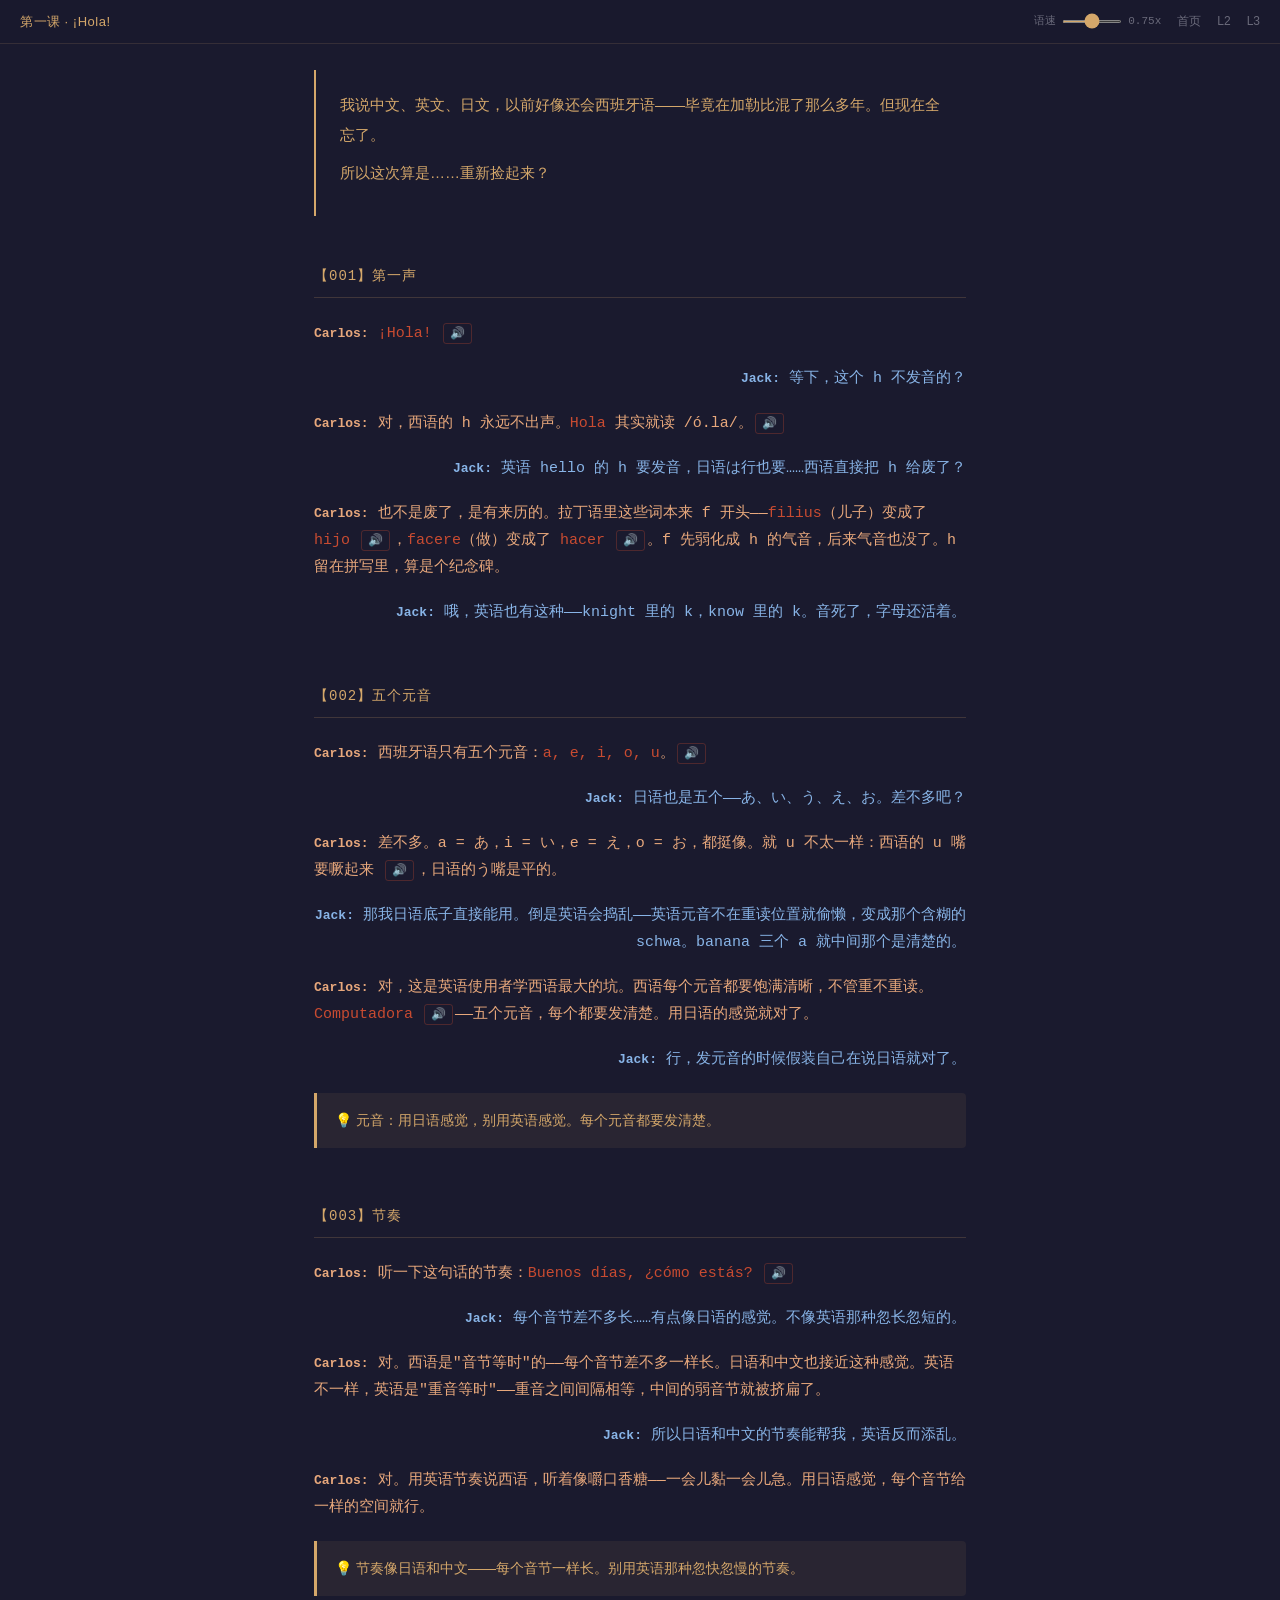
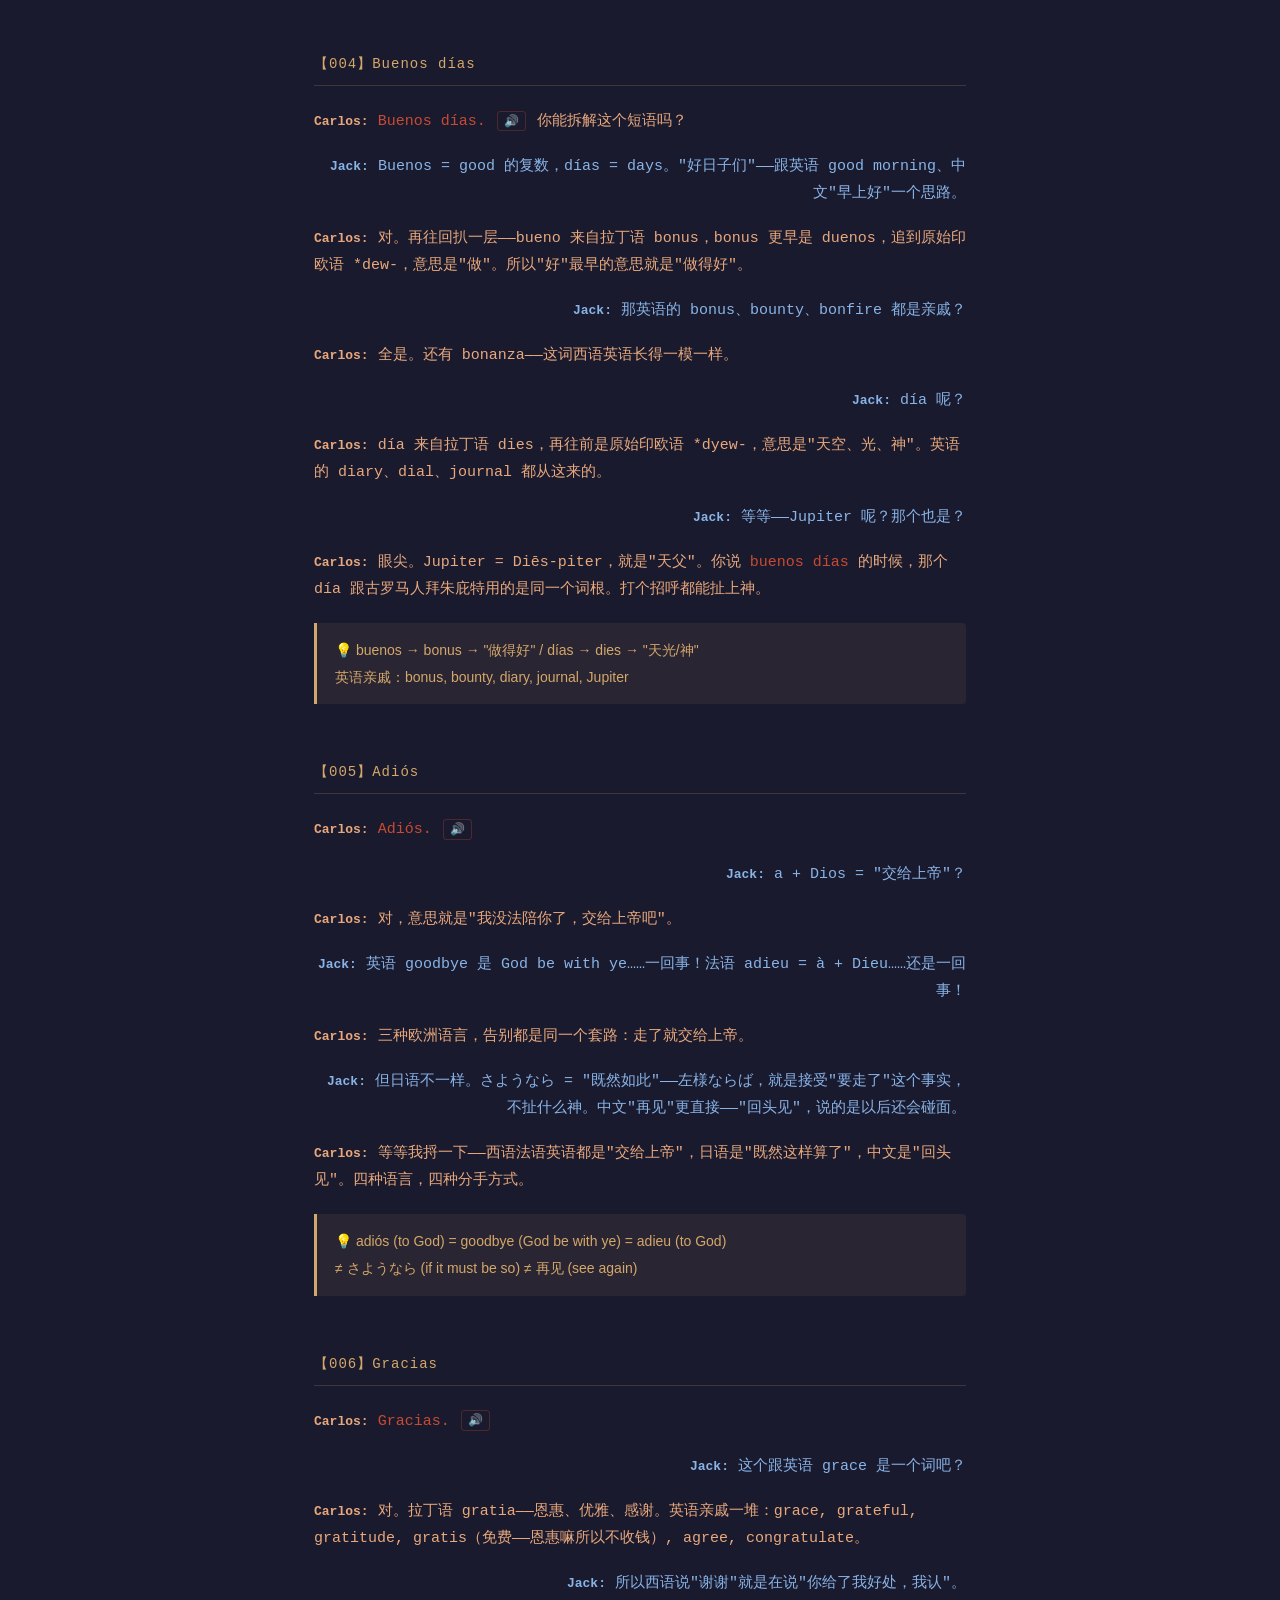
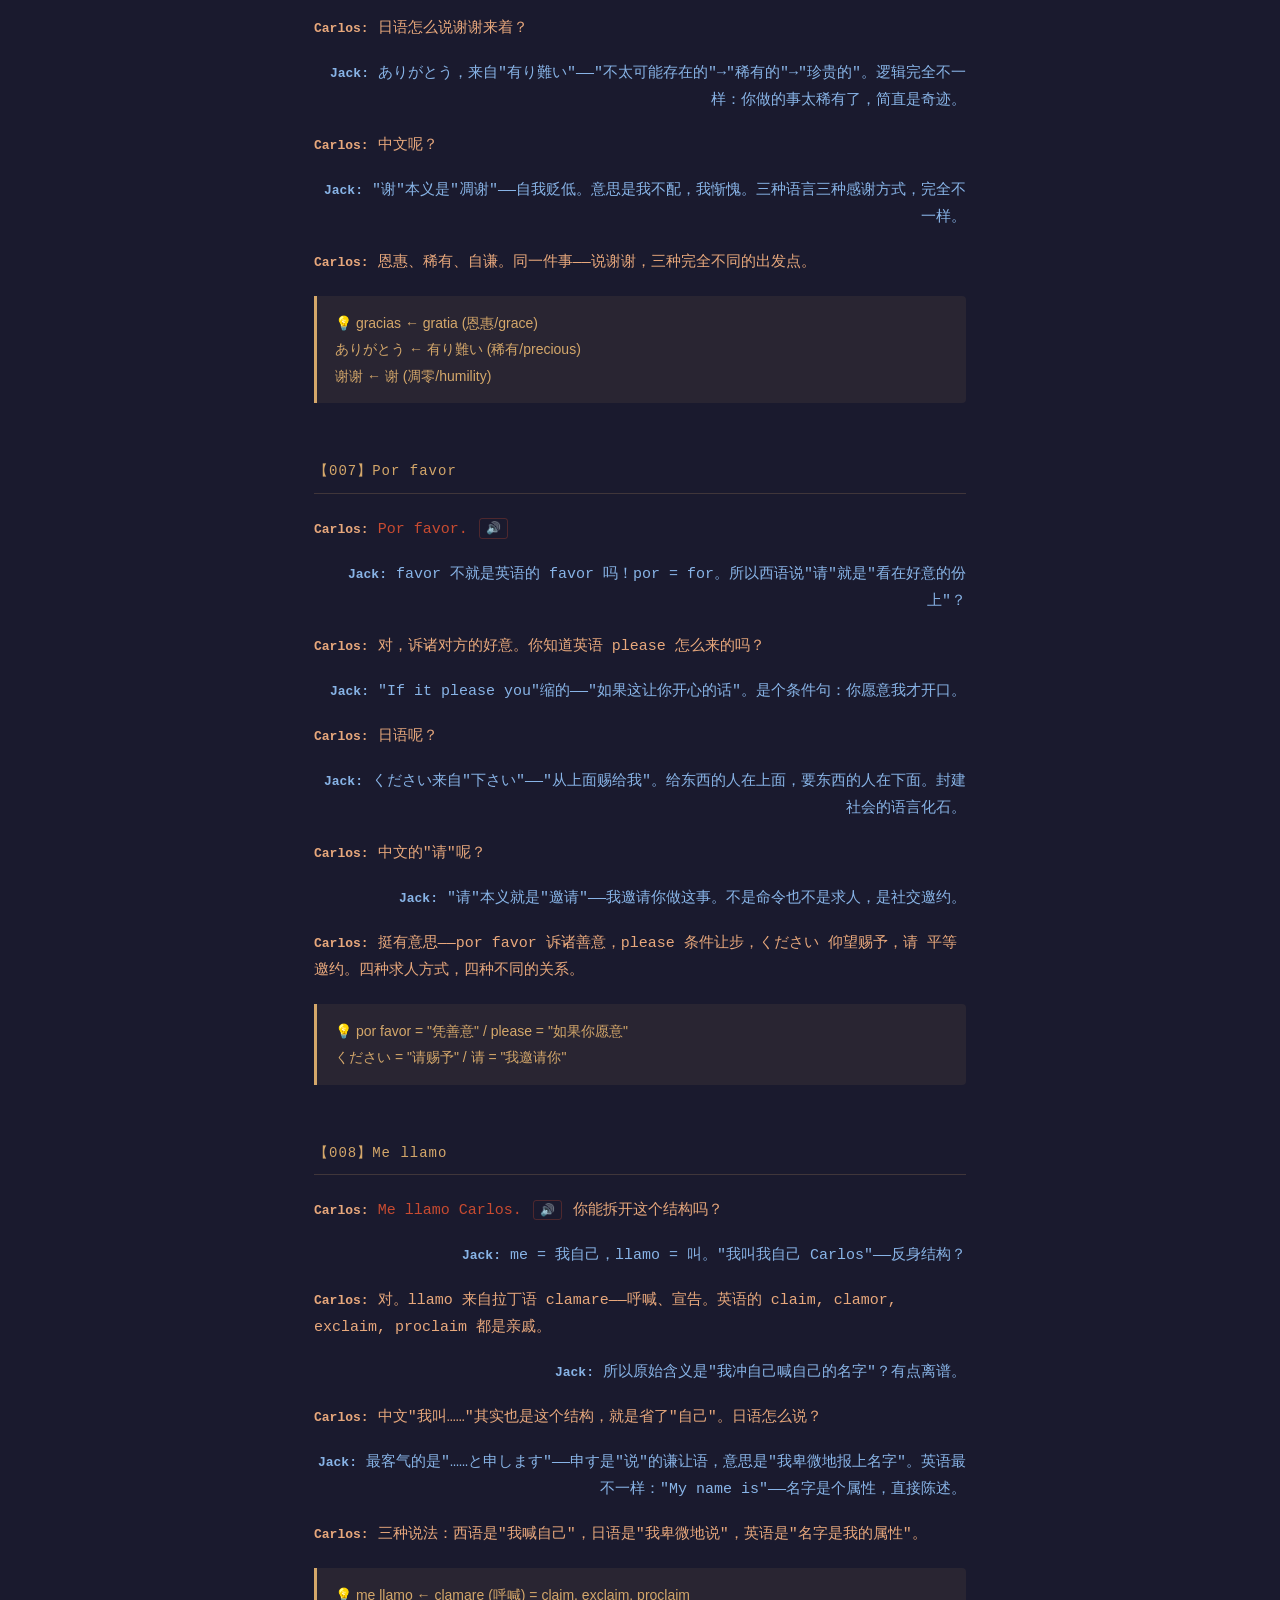
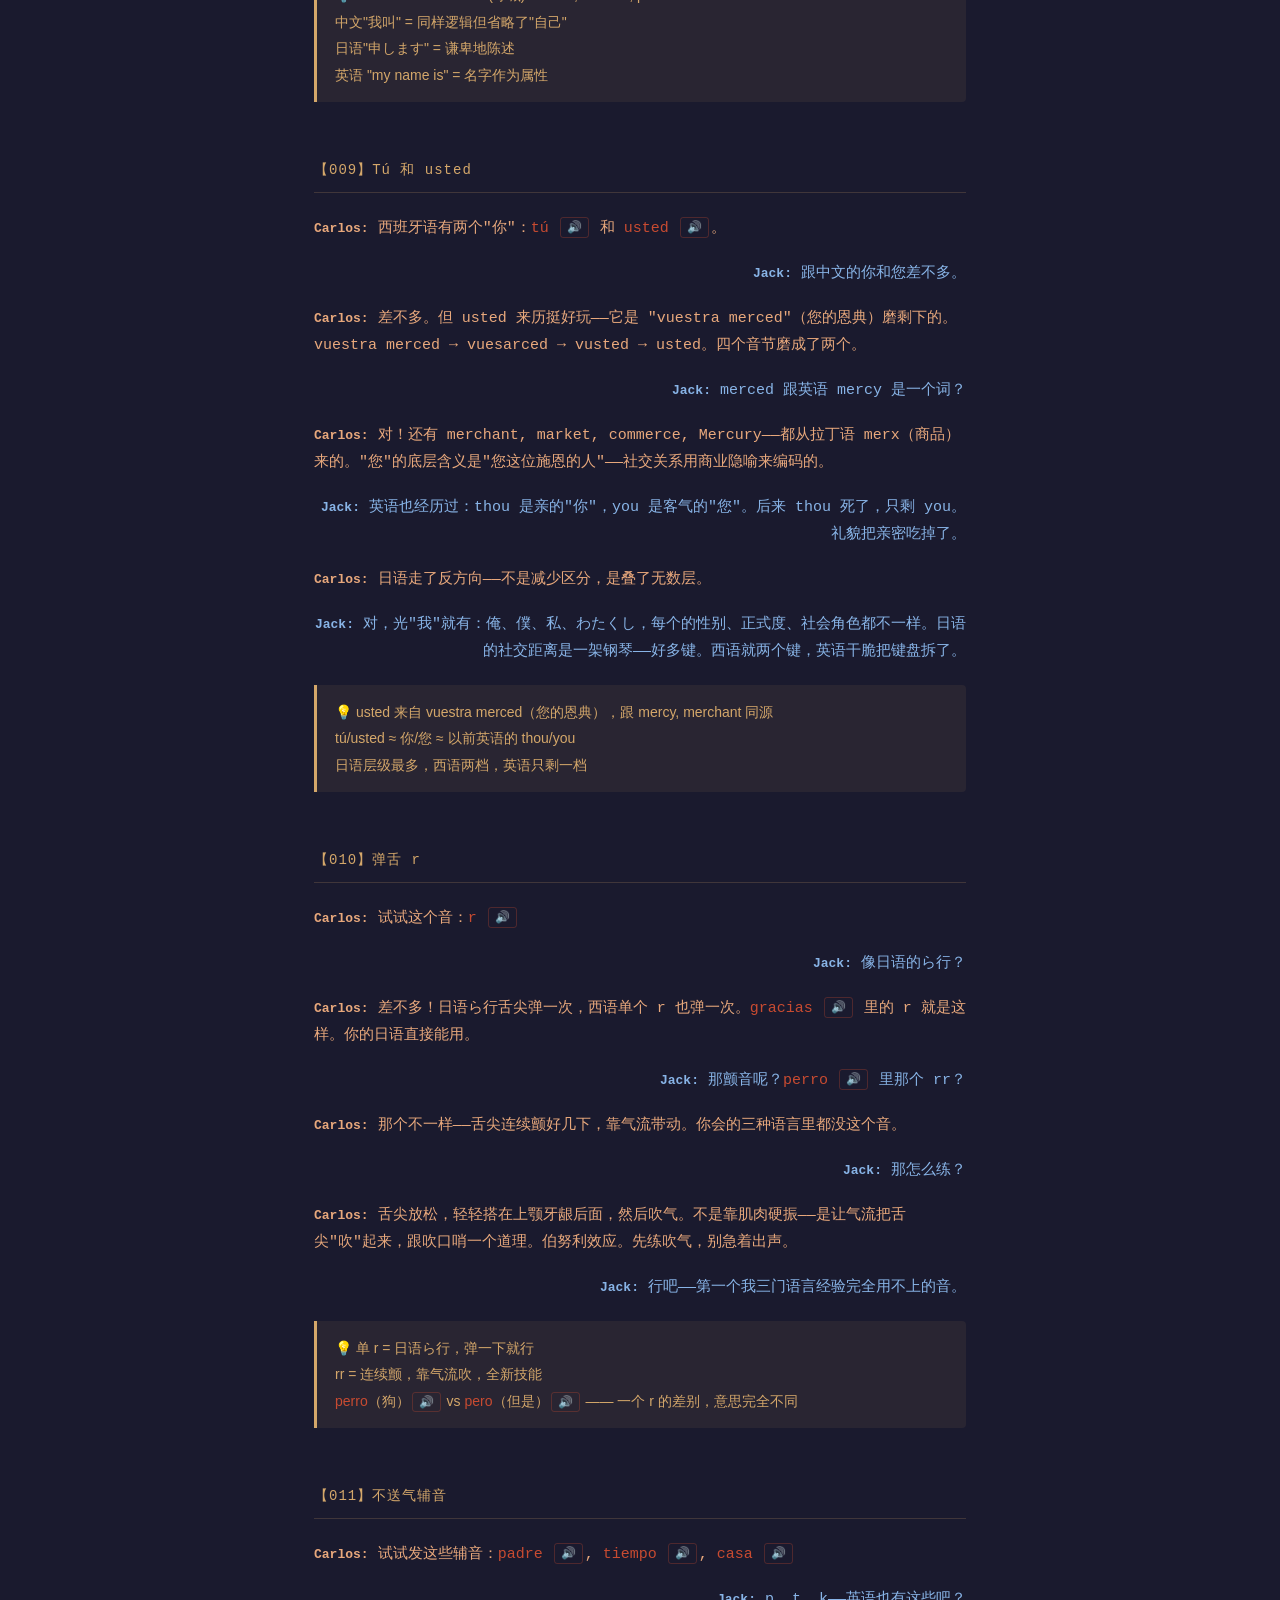
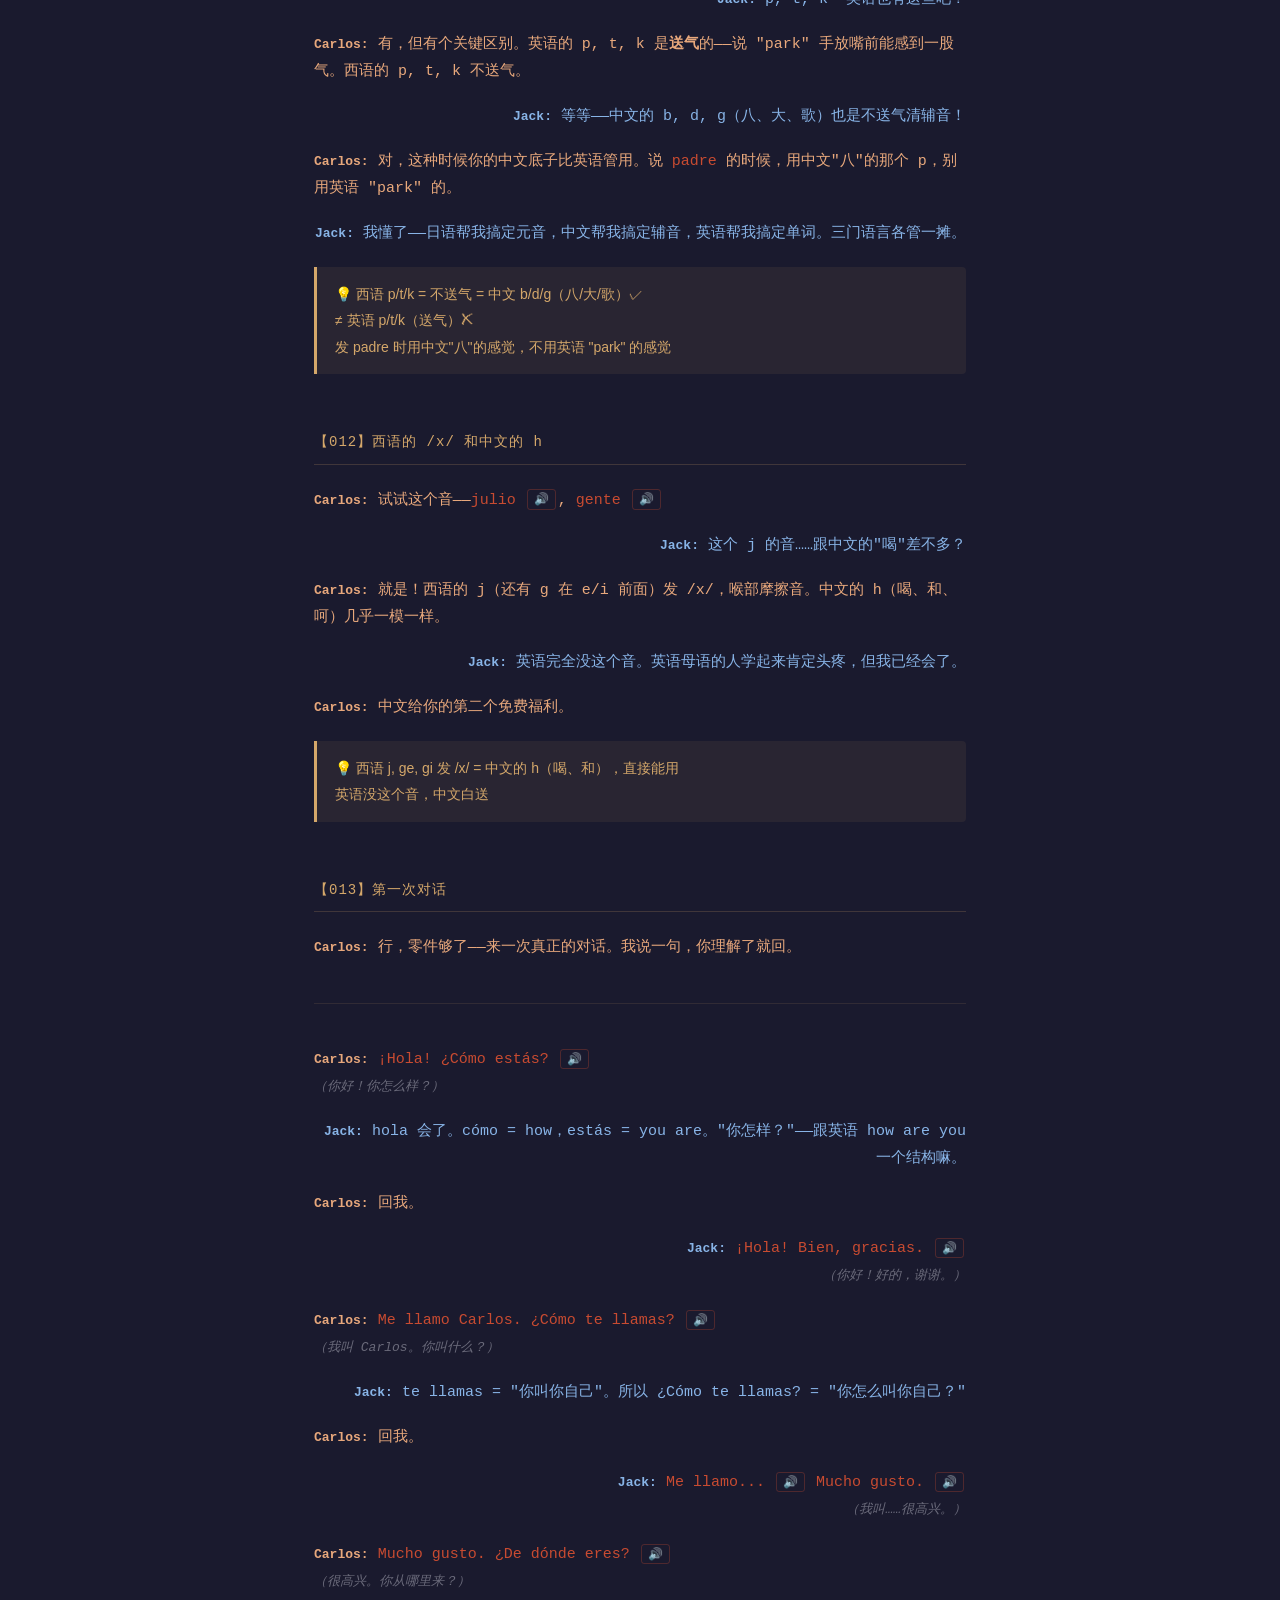
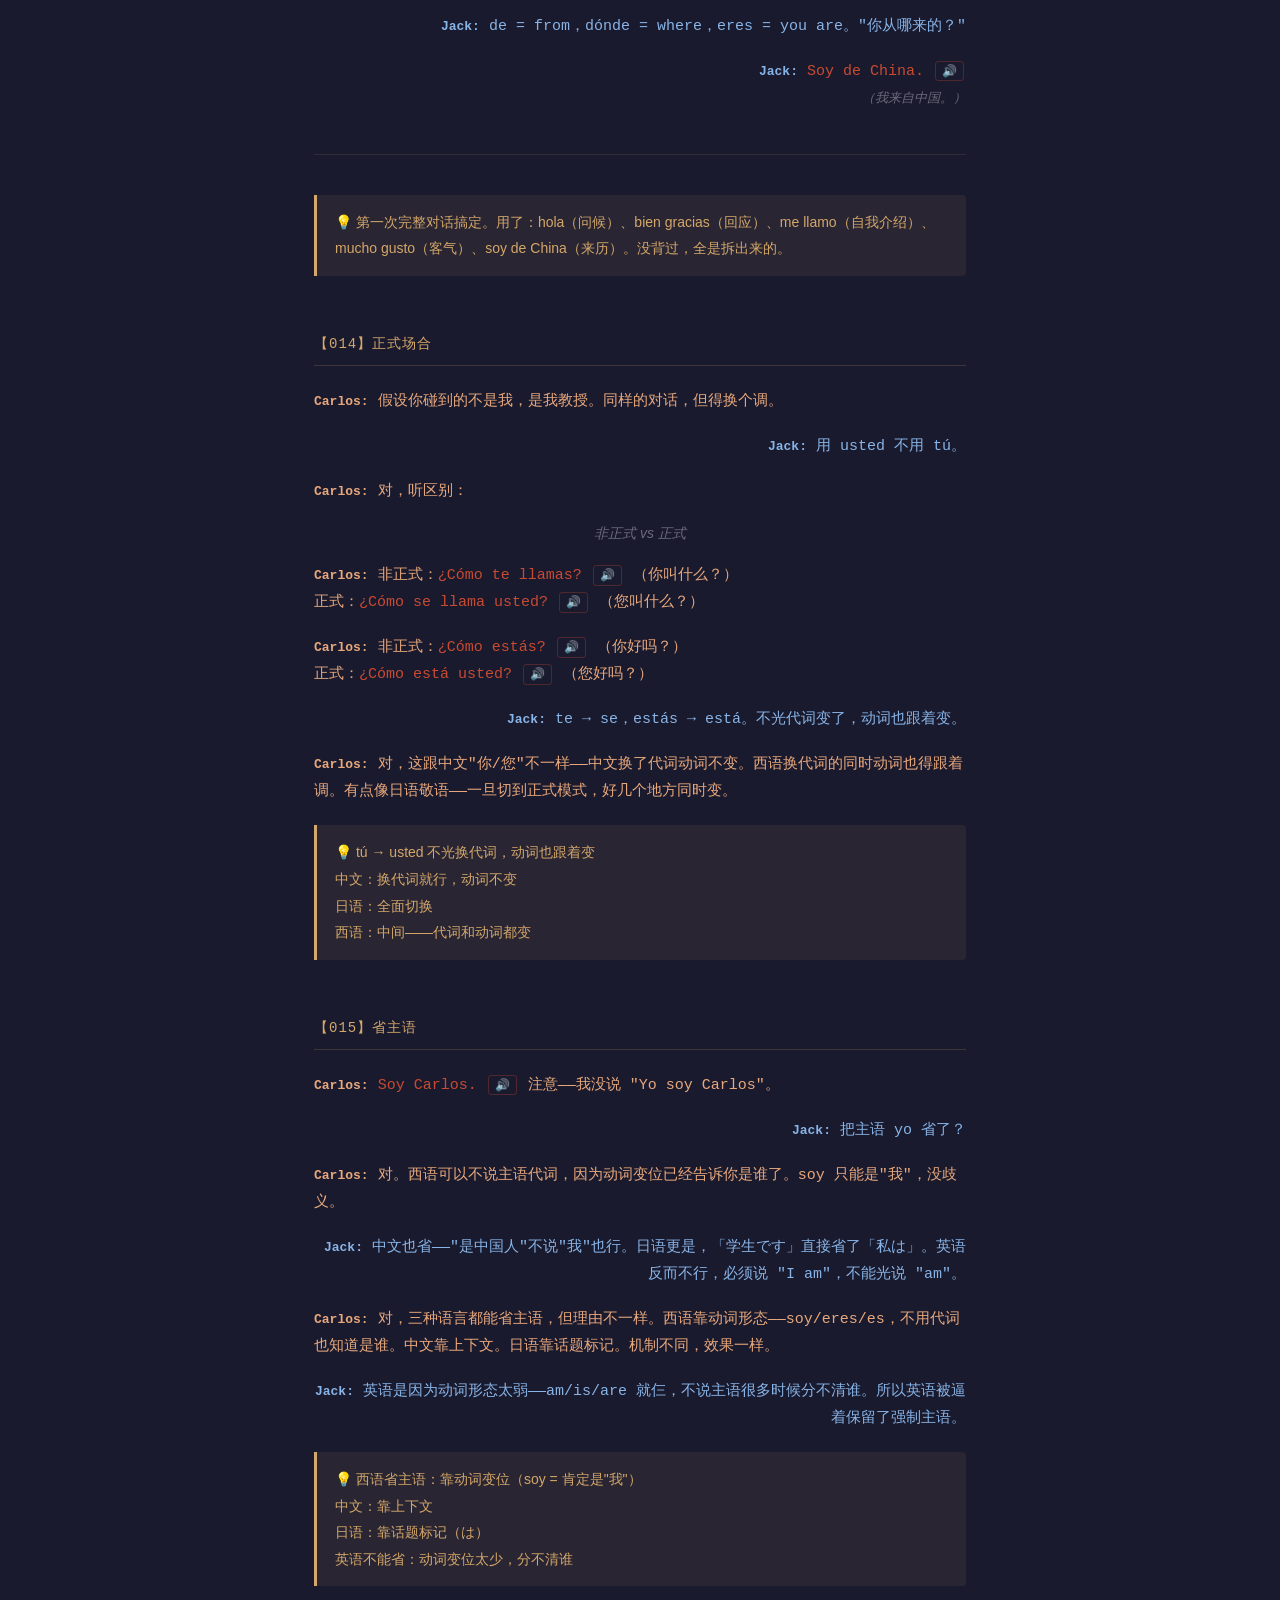
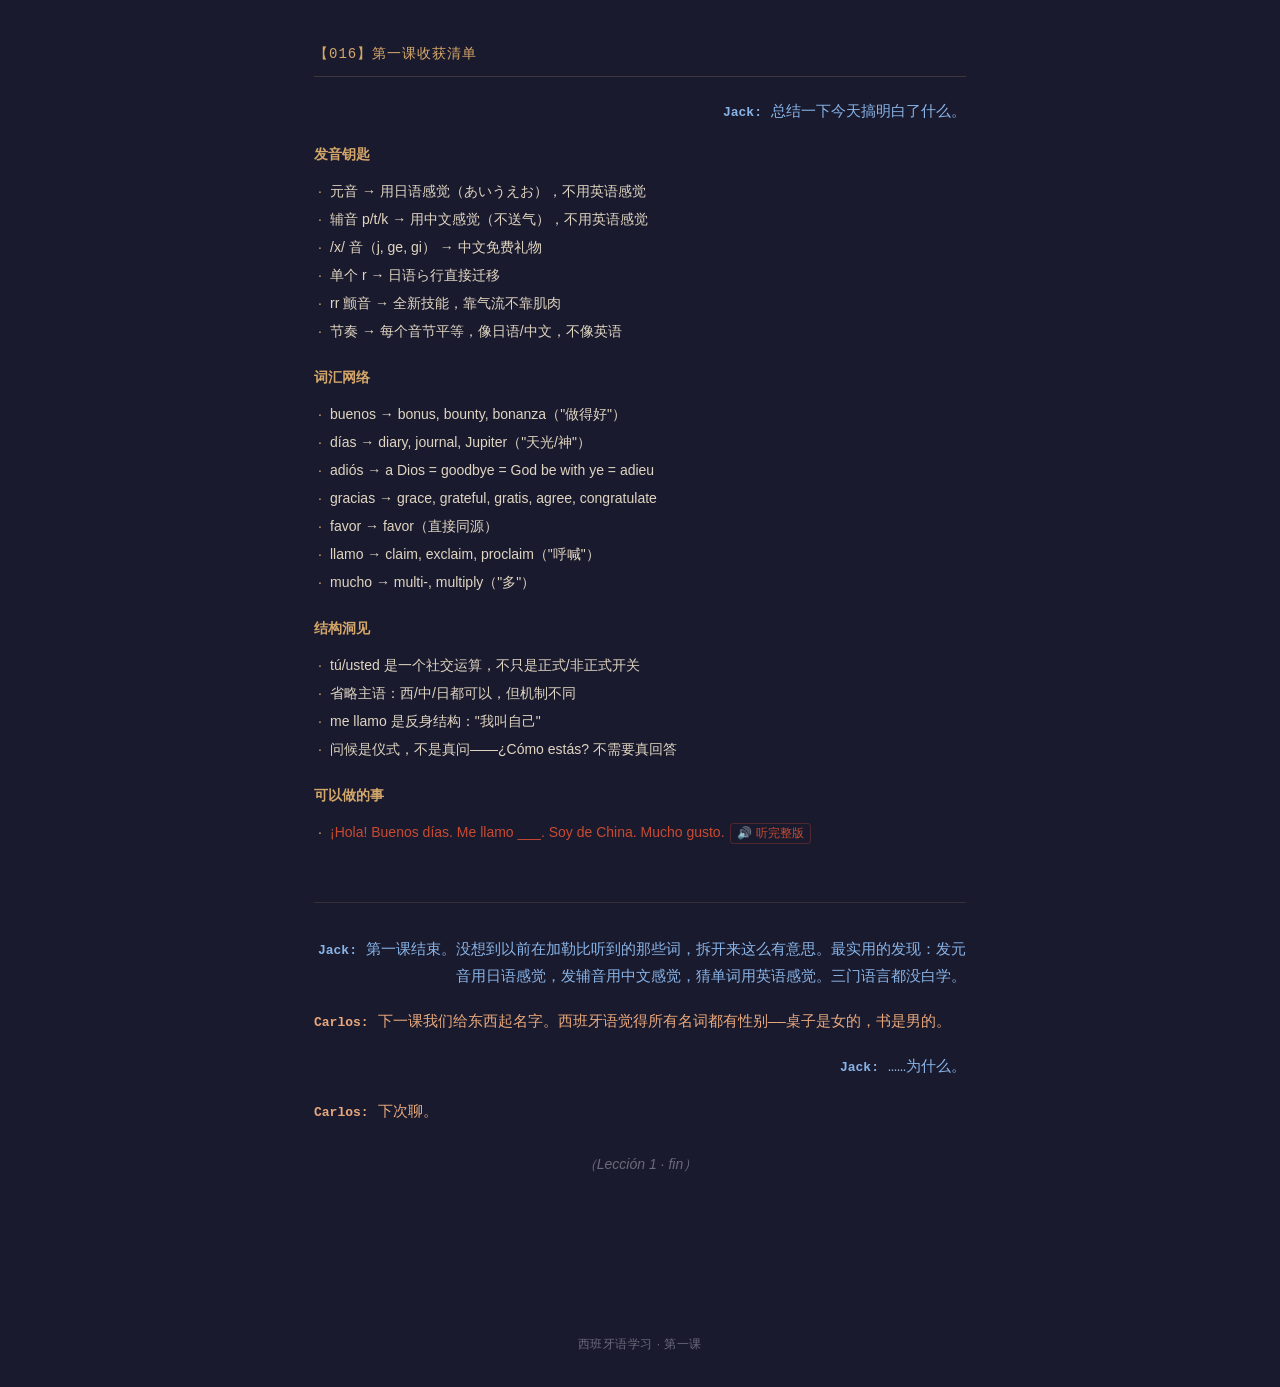
==== commit 11b6f253: "rewrite: Jack Sparrow character + casual sincere tone Explorer → Jack (amnesiac pirate rediscovering" ====
--- a/leccion1.html
+++ b/leccion1.html
@@ -3,7 +3,7 @@
 <head>
 <meta charset="UTF-8">
 <meta name="viewport" content="width=device-width, initial-scale=1.0">
-<title>探索日志 · Lección 1 — 第一次接触</title>
+<title>西班牙语学习 · 第一课</title>
 <style>
 *,*::before,*::after{margin:0;padding:0;box-sizing:border-box}
 html{scroll-behavior:smooth}
@@ -102,7 +102,7 @@
 <body>
 
 <nav class="topbar">
-  <div class="topbar-left">探索日志 · Lección 1</div>
+  <div class="topbar-left">第一课 · ¡Hola!</div>
   <div class="topbar-right">
     <div class="speed-ctrl">
       <span>语速</span>
@@ -119,306 +119,306 @@
 
 <!-- Prologue -->
 <section class="prologue">
-  <p>我会说中文、英文、日文。今天，我尝试用这三把已有的钥匙，去打开第四扇门。</p>
-  <p>这不是一本教科书。这是一份探索日志。</p>
+  <p>我说中文、英文、日文，以前好像还会西班牙语——毕竟在加勒比混了那么多年。但现在全忘了。</p>
+  <p>所以这次算是……重新捡起来？</p>
 </section>
 
 <!-- 001 -->
 <section class="entry" id="e001">
-<div class="entry-header">【探索 001】第一声</div>
+<div class="entry-header">【001】第一声</div>
 
 <div class="line line-carlos"><span class="speaker">Carlos:</span> <span class="content"><span class="es">¡Hola!</span> <button class="speak-btn" onclick="speak('¡Hola!')">🔊</button></span></div>
 
-<div class="line line-explorer"><span class="speaker">探索者:</span> <span class="content">等等。这个 h 不发音？</span></div>
-
-<div class="line line-carlos"><span class="speaker">Carlos:</span> <span class="content">对。西班牙语的 h 永远是沉默的。<span class="es">Hola</span> 实际上读作 /ó.la/。<button class="speak-btn" onclick="speak('Hola')">🔊</button></span></div>
-
-<div class="line line-explorer"><span class="speaker">探索者:</span> <span class="content">英语的 hello 里 h 要发音，日语的は行也要……西语直接把它废了？</span></div>
-
-<div class="line line-carlos"><span class="speaker">Carlos:</span> <span class="content">不是废了——是历史的痕迹。拉丁语里这些词本来是 f 开头的。<span class="es">filius</span>（儿子）变成了 <span class="es">hijo</span> <button class="speak-btn" onclick="speak('hijo')">🔊</button>，<span class="es">facere</span>（做）变成了 <span class="es">hacer</span> <button class="speak-btn" onclick="speak('hacer')">🔊</button>。f 先弱化成 h 的气音，最后连气音都消失了。h 留在拼写里，像一块墓碑，纪念一个死去的音。</span></div>
-
-<div class="line line-explorer"><span class="speaker">探索者:</span> <span class="content">英语也有这种鬼魂字母——knight 里的 k，know 里的 k。死去的发音，活着的拼写。</span></div>
+<div class="line line-explorer"><span class="speaker">Jack:</span> <span class="content">等下，这个 h 不发音的？</span></div>
+
+<div class="line line-carlos"><span class="speaker">Carlos:</span> <span class="content">对，西语的 h 永远不出声。<span class="es">Hola</span> 其实就读 /ó.la/。<button class="speak-btn" onclick="speak('Hola')">🔊</button></span></div>
+
+<div class="line line-explorer"><span class="speaker">Jack:</span> <span class="content">英语 hello 的 h 要发音，日语は行也要……西语直接把 h 给废了？</span></div>
+
+<div class="line line-carlos"><span class="speaker">Carlos:</span> <span class="content">也不是废了，是有来历的。拉丁语里这些词本来 f 开头——<span class="es">filius</span>（儿子）变成了 <span class="es">hijo</span> <button class="speak-btn" onclick="speak('hijo')">🔊</button>，<span class="es">facere</span>（做）变成了 <span class="es">hacer</span> <button class="speak-btn" onclick="speak('hacer')">🔊</button>。f 先弱化成 h 的气音，后来气音也没了。h 留在拼写里，算是个纪念碑。</span></div>
+
+<div class="line line-explorer"><span class="speaker">Jack:</span> <span class="content">哦，英语也有这种——knight 里的 k，know 里的 k。音死了，字母还活着。</span></div>
 </section>
 
 <!-- 002 -->
 <section class="entry" id="e002">
-<div class="entry-header">【探索 002】五个元音</div>
+<div class="entry-header">【002】五个元音</div>
 
 <div class="line line-carlos"><span class="speaker">Carlos:</span> <span class="content">西班牙语只有五个元音：<span class="es">a, e, i, o, u</span>。<button class="speak-btn" onclick="speak('a, e, i, o, u')">🔊</button></span></div>
 
-<div class="line line-explorer"><span class="speaker">探索者:</span> <span class="content">日语也是五个——あ、い、う、え、お。几乎一样？</span></div>
-
-<div class="line line-carlos"><span class="speaker">Carlos:</span> <span class="content">几乎。a = あ，i = い，e = え，o = お，都很接近。唯一的区别是 u：西语的 u 嘴唇要圆起来 <button class="speak-btn" onclick="speak('u')">🔊</button>，日语的う嘴唇是平的。</span></div>
-
-<div class="line line-explorer"><span class="speaker">探索者:</span> <span class="content">所以我的日语底子基本能直接用。但英语习惯会坏事——英语的元音在非重读位置会"偷懒"，变成含糊的 schwa /ə/。比如 "banana" 里三个 a 只有中间那个清楚。</span></div>
-
-<div class="line line-carlos"><span class="speaker">Carlos:</span> <span class="content">对！这是英语使用者学西语最大的发音陷阱。西语每个元音永远饱满、清晰，不管在不在重读位置。<span class="es">Computadora</span> <button class="speak-btn" onclick="speak('Computadora')">🔊</button>——五个元音，每一个都完整发出来。用你的日语直觉，不要用英语直觉。</span></div>
-
-<div class="line line-explorer"><span class="speaker">探索者:</span> <span class="content">明白了——发元音的时候切换到日语模式。</span></div>
-
-<div class="insight">💡 西语发音的第一条规则：元音永远饱满。用日语的あいうえお感觉，忘掉英语的 schwa。</div>
+<div class="line line-explorer"><span class="speaker">Jack:</span> <span class="content">日语也是五个——あ、い、う、え、お。差不多吧？</span></div>
+
+<div class="line line-carlos"><span class="speaker">Carlos:</span> <span class="content">差不多。a = あ，i = い，e = え，o = お，都挺像。就 u 不太一样：西语的 u 嘴要噘起来 <button class="speak-btn" onclick="speak('u')">🔊</button>，日语的う嘴是平的。</span></div>
+
+<div class="line line-explorer"><span class="speaker">Jack:</span> <span class="content">那我日语底子直接能用。倒是英语会捣乱——英语元音不在重读位置就偷懒，变成那个含糊的 schwa。banana 三个 a 就中间那个是清楚的。</span></div>
+
+<div class="line line-carlos"><span class="speaker">Carlos:</span> <span class="content">对，这是英语使用者学西语最大的坑。西语每个元音都要饱满清晰，不管重不重读。<span class="es">Computadora</span> <button class="speak-btn" onclick="speak('Computadora')">🔊</button>——五个元音，每个都要发清楚。用日语的感觉就对了。</span></div>
+
+<div class="line line-explorer"><span class="speaker">Jack:</span> <span class="content">行，发元音的时候假装自己在说日语就对了。</span></div>
+
+<div class="insight">💡 元音：用日语感觉，别用英语感觉。每个元音都要发清楚。</div>
 </section>
 
 <!-- 003 -->
 <section class="entry" id="e003">
-<div class="entry-header">【探索 003】节奏的秘密</div>
+<div class="entry-header">【003】节奏</div>
 
 <div class="line line-carlos"><span class="speaker">Carlos:</span> <span class="content">听一下这句话的节奏：<span class="es">Buenos días, ¿cómo estás?</span> <button class="speak-btn" onclick="speak('Buenos días, ¿cómo estás?')">🔊</button></span></div>
 
-<div class="line line-explorer"><span class="speaker">探索者:</span> <span class="content">每个音节时间差不多长……像日语的节奏感。不像英语那样有的音节拉长有的压扁。</span></div>
-
-<div class="line line-carlos"><span class="speaker">Carlos:</span> <span class="content">没错。西班牙语是"音节等时"的——每个音节大约同样长。日语（mora-timed）和中文其实也接近这种感觉。英语是"重音等时"的——重音之间的间隔相等，中间的弱音节被挤压。</span></div>
-
-<div class="line line-explorer"><span class="speaker">探索者:</span> <span class="content">所以三门语言里，日语和中文的节奏感都能帮我，英语反而会捣乱。</span></div>
-
-<div class="line line-carlos"><span class="speaker">Carlos:</span> <span class="content">对。如果你用英语的节奏说西班牙语，听起来会像在嚼口香糖——有的地方黏糊，有的地方急促。用日语的感觉，每个音节给同样的空间。</span></div>
-
-<div class="insight">💡 西语节奏 ≈ 日语/中文节奏 ≠ 英语节奏。每个音节平等。</div>
+<div class="line line-explorer"><span class="speaker">Jack:</span> <span class="content">每个音节差不多长……有点像日语的感觉。不像英语那种忽长忽短的。</span></div>
+
+<div class="line line-carlos"><span class="speaker">Carlos:</span> <span class="content">对。西语是"音节等时"的——每个音节差不多一样长。日语和中文也接近这种感觉。英语不一样，英语是"重音等时"——重音之间间隔相等，中间的弱音节就被挤扁了。</span></div>
+
+<div class="line line-explorer"><span class="speaker">Jack:</span> <span class="content">所以日语和中文的节奏能帮我，英语反而添乱。</span></div>
+
+<div class="line line-carlos"><span class="speaker">Carlos:</span> <span class="content">对。用英语节奏说西语，听着像嚼口香糖——一会儿黏一会儿急。用日语感觉，每个音节给一样的空间就行。</span></div>
+
+<div class="insight">💡 节奏像日语和中文——每个音节一样长。别用英语那种忽快忽慢的节奏。</div>
 </section>
 
 <!-- 004 -->
 <section class="entry" id="e004">
-<div class="entry-header">【探索 004】早安的考古学</div>
+<div class="entry-header">【004】Buenos días</div>
 
 <div class="line line-carlos"><span class="speaker">Carlos:</span> <span class="content"><span class="es">Buenos días.</span> <button class="speak-btn" onclick="speak('Buenos días')">🔊</button> 你能拆解这个短语吗？</span></div>
 
-<div class="line line-explorer"><span class="speaker">探索者:</span> <span class="content">Buenos = good (复数)，días = days。"好日子们"——和英语 good morning、中文"早上好"一个逻辑。</span></div>
-
-<div class="line line-carlos"><span class="speaker">Carlos:</span> <span class="content">对。但再往深挖一层——bueno 来自拉丁语 bonus，bonus 来自更古老的 duenos，最终追溯到原始印欧语 *dew-，意思是"做"。"好"的原始含义是"做得好的"。</span></div>
-
-<div class="line line-explorer"><span class="speaker">探索者:</span> <span class="content">英语里 bonus（奖金）、bounty（赏金）、bonfire 都是亲戚？</span></div>
-
-<div class="line line-carlos"><span class="speaker">Carlos:</span> <span class="content">对，全是 bonus 的后代。还有 bonanza（大丰收）——这个词西语和英语长得一样。</span></div>
-
-<div class="line line-explorer"><span class="speaker">探索者:</span> <span class="content">那 día 呢？</span></div>
-
-<div class="line line-carlos"><span class="speaker">Carlos:</span> <span class="content">día &lt; 拉丁语 dies &lt; 原始印欧语 *dyew-，意思是"天空、光、神"。英语里的 diary（日记）、dial（表盘）、journal（日志，经法语绕了一圈）都来自这个词根。</span></div>
-
-<div class="line line-explorer"><span class="speaker">探索者:</span> <span class="content">等等——Jupiter（朱庇特）呢？</span></div>
-
-<div class="line line-carlos"><span class="speaker">Carlos:</span> <span class="content">好眼力。Jupiter = Diēs-piter，字面意思是"天父"。你说 <span class="es">buenos días</span> 的时候，那个 día 和古罗马人祭祀朱庇特时用的是同一个词根。问候里藏着诸神的名字。</span></div>
+<div class="line line-explorer"><span class="speaker">Jack:</span> <span class="content">Buenos = good 的复数，días = days。"好日子们"——跟英语 good morning、中文"早上好"一个思路。</span></div>
+
+<div class="line line-carlos"><span class="speaker">Carlos:</span> <span class="content">对。再往回扒一层——bueno 来自拉丁语 bonus，bonus 更早是 duenos，追到原始印欧语 *dew-，意思是"做"。所以"好"最早的意思就是"做得好"。</span></div>
+
+<div class="line line-explorer"><span class="speaker">Jack:</span> <span class="content">那英语的 bonus、bounty、bonfire 都是亲戚？</span></div>
+
+<div class="line line-carlos"><span class="speaker">Carlos:</span> <span class="content">全是。还有 bonanza——这词西语英语长得一模一样。</span></div>
+
+<div class="line line-explorer"><span class="speaker">Jack:</span> <span class="content">día 呢？</span></div>
+
+<div class="line line-carlos"><span class="speaker">Carlos:</span> <span class="content">día 来自拉丁语 dies，再往前是原始印欧语 *dyew-，意思是"天空、光、神"。英语的 diary、dial、journal 都从这来的。</span></div>
+
+<div class="line line-explorer"><span class="speaker">Jack:</span> <span class="content">等等——Jupiter 呢？那个也是？</span></div>
+
+<div class="line line-carlos"><span class="speaker">Carlos:</span> <span class="content">眼尖。Jupiter = Diēs-piter，就是"天父"。你说 <span class="es">buenos días</span> 的时候，那个 día 跟古罗马人拜朱庇特用的是同一个词根。打个招呼都能扯上神。</span></div>
 
 <div class="insight">💡 buenos → bonus → "做得好" / días → dies → "天光/神"<br>英语亲戚：bonus, bounty, diary, journal, Jupiter</div>
 </section>
 
 <!-- 005 -->
 <section class="entry" id="e005">
-<div class="entry-header">【探索 005】告别的神学</div>
+<div class="entry-header">【005】Adiós</div>
 
 <div class="line line-carlos"><span class="speaker">Carlos:</span> <span class="content"><span class="es">Adiós.</span> <button class="speak-btn" onclick="speak('Adiós')">🔊</button></span></div>
 
-<div class="line line-explorer"><span class="speaker">探索者:</span> <span class="content">a + Dios = "归于上帝"？</span></div>
-
-<div class="line line-carlos"><span class="speaker">Carlos:</span> <span class="content">对。"我把你交给上帝了，因为我不能再陪你了。"</span></div>
-
-<div class="line line-explorer"><span class="speaker">探索者:</span> <span class="content">英语 goodbye 是 God be with ye……同一句话！法语 adieu = à + Dieu……又是同一句话！</span></div>
-
-<div class="line line-carlos"><span class="speaker">Carlos:</span> <span class="content">三种欧洲语言，同一个告别隐喻：临别即托付神明。</span></div>
-
-<div class="line line-explorer"><span class="speaker">探索者:</span> <span class="content">但日语完全不一样。さようなら = "既然如此"——左様ならば。不托付任何人，只是接受离别这个事实。中文"再见"更直接——"我们会再见面的"，一个朴素的契约。</span></div>
-
-<div class="line line-carlos"><span class="speaker">Carlos:</span> <span class="content">四种告别，四种对分离的态度：托付神明（西/英/法）、接受无常（日）、承诺重逢（中）。你现在说 <span class="es">adiós</span> 的时候，知道自己在说什么了。</span></div>
+<div class="line line-explorer"><span class="speaker">Jack:</span> <span class="content">a + Dios = "交给上帝"？</span></div>
+
+<div class="line line-carlos"><span class="speaker">Carlos:</span> <span class="content">对，意思就是"我没法陪你了，交给上帝吧"。</span></div>
+
+<div class="line line-explorer"><span class="speaker">Jack:</span> <span class="content">英语 goodbye 是 God be with ye……一回事！法语 adieu = à + Dieu……还是一回事！</span></div>
+
+<div class="line line-carlos"><span class="speaker">Carlos:</span> <span class="content">三种欧洲语言，告别都是同一个套路：走了就交给上帝。</span></div>
+
+<div class="line line-explorer"><span class="speaker">Jack:</span> <span class="content">但日语不一样。さようなら = "既然如此"——左様ならば，就是接受"要走了"这个事实，不扯什么神。中文"再见"更直接——"回头见"，说的是以后还会碰面。</span></div>
+
+<div class="line line-carlos"><span class="speaker">Carlos:</span> <span class="content">等等我捋一下——西语法语英语都是"交给上帝"，日语是"既然这样算了"，中文是"回头见"。四种语言，四种分手方式。</span></div>
 
 <div class="insight">💡 adiós (to God) = goodbye (God be with ye) = adieu (to God)<br>≠ さようなら (if it must be so) ≠ 再见 (see again)</div>
 </section>
 
 <!-- 006 -->
 <section class="entry" id="e006">
-<div class="entry-header">【探索 006】谢谢的三种哲学</div>
+<div class="entry-header">【006】Gracias</div>
 
 <div class="line line-carlos"><span class="speaker">Carlos:</span> <span class="content"><span class="es">Gracias.</span> <button class="speak-btn" onclick="speak('Gracias')">🔊</button></span></div>
 
-<div class="line line-explorer"><span class="speaker">探索者:</span> <span class="content">这个和英语 grace 是同一个词？</span></div>
-
-<div class="line line-carlos"><span class="speaker">Carlos:</span> <span class="content">对。拉丁语 gratia——恩惠、优雅、感谢。英语里的亲戚：grace, grateful, gratitude, gratis（免费——因为是恩惠所以不收钱）, agree（使之愉悦→同意）, congratulate（一起欢喜）。</span></div>
-
-<div class="line line-explorer"><span class="speaker">探索者:</span> <span class="content">所以 Romance 语言的"谢谢"建立在"恩惠"的隐喻上——你给了我好处，我承认它。</span></div>
-
-<div class="line line-carlos"><span class="speaker">Carlos:</span> <span class="content">日语怎么说谢谢？</span></div>
-
-<div class="line line-explorer"><span class="speaker">探索者:</span> <span class="content">ありがとう——来自"有り難い"，"难以存在的"→"稀有的"→"珍贵的"。感恩的逻辑完全不同：你做的事太稀有了，它的存在本身就是奇迹。</span></div>
-
-<div class="line line-carlos"><span class="speaker">Carlos:</span> <span class="content">那中文呢？</span></div>
-
-<div class="line line-explorer"><span class="speaker">探索者:</span> <span class="content">"谢"字本义是"凋谢"——自我贬抑。我不配你的恩惠，我像落叶一样惭愧。三种完全不同的感恩隐喻。</span></div>
-
-<div class="line line-carlos"><span class="speaker">Carlos:</span> <span class="content">恩惠（gracias）、稀有（ありがとう）、自谦（谢谢）。同一个社交功能，三种不同的人际哲学。</span></div>
+<div class="line line-explorer"><span class="speaker">Jack:</span> <span class="content">这个跟英语 grace 是一个词吧？</span></div>
+
+<div class="line line-carlos"><span class="speaker">Carlos:</span> <span class="content">对。拉丁语 gratia——恩惠、优雅、感谢。英语亲戚一堆：grace, grateful, gratitude, gratis（免费——恩惠嘛所以不收钱）, agree, congratulate。</span></div>
+
+<div class="line line-explorer"><span class="speaker">Jack:</span> <span class="content">所以西语说"谢谢"就是在说"你给了我好处，我认"。</span></div>
+
+<div class="line line-carlos"><span class="speaker">Carlos:</span> <span class="content">日语怎么说谢谢来着？</span></div>
+
+<div class="line line-explorer"><span class="speaker">Jack:</span> <span class="content">ありがとう，来自"有り難い"——"不太可能存在的"→"稀有的"→"珍贵的"。逻辑完全不一样：你做的事太稀有了，简直是奇迹。</span></div>
+
+<div class="line line-carlos"><span class="speaker">Carlos:</span> <span class="content">中文呢？</span></div>
+
+<div class="line line-explorer"><span class="speaker">Jack:</span> <span class="content">"谢"本义是"凋谢"——自我贬低。意思是我不配，我惭愧。三种语言三种感谢方式，完全不一样。</span></div>
+
+<div class="line line-carlos"><span class="speaker">Carlos:</span> <span class="content">恩惠、稀有、自谦。同一件事——说谢谢，三种完全不同的出发点。</span></div>
 
 <div class="insight">💡 gracias ← gratia (恩惠/grace)<br>ありがとう ← 有り難い (稀有/precious)<br>谢谢 ← 谢 (凋零/humility)</div>
 </section>
 
 <!-- 007 -->
 <section class="entry" id="e007">
-<div class="entry-header">【探索 007】请——四种求人的姿态</div>
+<div class="entry-header">【007】Por favor</div>
 
 <div class="line line-carlos"><span class="speaker">Carlos:</span> <span class="content"><span class="es">Por favor.</span> <button class="speak-btn" onclick="speak('Por favor')">🔊</button></span></div>
 
-<div class="line line-explorer"><span class="speaker">探索者:</span> <span class="content">favor 直接就是英语 favor！por = for。所以"请"在西语里是"看在善意的份上"？</span></div>
-
-<div class="line line-carlos"><span class="speaker">Carlos:</span> <span class="content">对。诉诸对方的好意。英语 please 的来历知道吗？</span></div>
-
-<div class="line line-explorer"><span class="speaker">探索者:</span> <span class="content">"If it please you"的缩略——"如果这让你高兴的话"。一个条件句：只有你也愿意，我才请求。</span></div>
+<div class="line line-explorer"><span class="speaker">Jack:</span> <span class="content">favor 不就是英语的 favor 吗！por = for。所以西语说"请"就是"看在好意的份上"？</span></div>
+
+<div class="line line-carlos"><span class="speaker">Carlos:</span> <span class="content">对，诉诸对方的好意。你知道英语 please 怎么来的吗？</span></div>
+
+<div class="line line-explorer"><span class="speaker">Jack:</span> <span class="content">"If it please you"缩的——"如果这让你开心的话"。是个条件句：你愿意我才开口。</span></div>
 
 <div class="line line-carlos"><span class="speaker">Carlos:</span> <span class="content">日语呢？</span></div>
 
-<div class="line line-explorer"><span class="speaker">探索者:</span> <span class="content">ください来自"下さい"——"从上方赐给我"。这是一个垂直隐喻：给予者在上，接受者在下。封建等级秩序的语言化石。</span></div>
-
-<div class="line line-carlos"><span class="speaker">Carlos:</span> <span class="content">中文"请"呢？</span></div>
-
-<div class="line line-explorer"><span class="speaker">探索者:</span> <span class="content">"请"的本义是"邀请"——我邀请你做这件事。不是命令，不是乞求，是一个社交邀约。</span></div>
-
-<div class="line line-carlos"><span class="speaker">Carlos:</span> <span class="content">有意思——por favor（诉诸善意）、please（条件让步）、ください（仰望赐予）、请（平等邀约）。四种求人的姿态，四种对权力关系的想象。</span></div>
+<div class="line line-explorer"><span class="speaker">Jack:</span> <span class="content">ください来自"下さい"——"从上面赐给我"。给东西的人在上面，要东西的人在下面。封建社会的语言化石。</span></div>
+
+<div class="line line-carlos"><span class="speaker">Carlos:</span> <span class="content">中文的"请"呢？</span></div>
+
+<div class="line line-explorer"><span class="speaker">Jack:</span> <span class="content">"请"本义就是"邀请"——我邀请你做这事。不是命令也不是求人，是社交邀约。</span></div>
+
+<div class="line line-carlos"><span class="speaker">Carlos:</span> <span class="content">挺有意思——por favor 诉诸善意，please 条件让步，ください 仰望赐予，请 平等邀约。四种求人方式，四种不同的关系。</span></div>
 
 <div class="insight">💡 por favor = "凭善意" / please = "如果你愿意"<br>ください = "请赐予" / 请 = "我邀请你"</div>
 </section>
 
 <!-- 008 -->
 <section class="entry" id="e008">
-<div class="entry-header">【探索 008】我叫什么</div>
+<div class="entry-header">【008】Me llamo</div>
 
 <div class="line line-carlos"><span class="speaker">Carlos:</span> <span class="content"><span class="es">Me llamo Carlos.</span> <button class="speak-btn" onclick="speak('Me llamo Carlos')">🔊</button> 你能拆开这个结构吗？</span></div>
 
-<div class="line line-explorer"><span class="speaker">探索者:</span> <span class="content">me = 我自己，llamo = 我叫。"我叫我自己 Carlos"——反身结构？</span></div>
-
-<div class="line line-carlos"><span class="speaker">Carlos:</span> <span class="content">对。llamo 来自拉丁语 clamare——呼喊、宣告。英语里的 claim, clamor, exclaim, proclaim 都是亲戚。</span></div>
-
-<div class="line line-explorer"><span class="speaker">探索者:</span> <span class="content">所以"我叫自己"的原始意义是"我对自己呼喊自己的名字"？有点存在主义。</span></div>
-
-<div class="line line-carlos"><span class="speaker">Carlos:</span> <span class="content">中文的"我叫……"也是同样的结构，只是省略了反身代词。日语呢？</span></div>
-
-<div class="line line-explorer"><span class="speaker">探索者:</span> <span class="content">最谦虚的说法是"……と申します"——申す是"说"的谦让语。"我卑微地陈述我的名字"。英语最不同："My name is"——名字是一种属性，用系词陈述。</span></div>
-
-<div class="line line-carlos"><span class="speaker">Carlos:</span> <span class="content">三种 framing：西语=我呼唤自己，日语=我卑微地陈述，英语=名字是我的属性。</span></div>
+<div class="line line-explorer"><span class="speaker">Jack:</span> <span class="content">me = 我自己，llamo = 叫。"我叫我自己 Carlos"——反身结构？</span></div>
+
+<div class="line line-carlos"><span class="speaker">Carlos:</span> <span class="content">对。llamo 来自拉丁语 clamare——呼喊、宣告。英语的 claim, clamor, exclaim, proclaim 都是亲戚。</span></div>
+
+<div class="line line-explorer"><span class="speaker">Jack:</span> <span class="content">所以原始含义是"我冲自己喊自己的名字"？有点离谱。</span></div>
+
+<div class="line line-carlos"><span class="speaker">Carlos:</span> <span class="content">中文"我叫……"其实也是这个结构，就是省了"自己"。日语怎么说？</span></div>
+
+<div class="line line-explorer"><span class="speaker">Jack:</span> <span class="content">最客气的是"……と申します"——申す是"说"的谦让语，意思是"我卑微地报上名字"。英语最不一样："My name is"——名字是个属性，直接陈述。</span></div>
+
+<div class="line line-carlos"><span class="speaker">Carlos:</span> <span class="content">三种说法：西语是"我喊自己"，日语是"我卑微地说"，英语是"名字是我的属性"。</span></div>
 
 <div class="insight">💡 me llamo ← clamare (呼喊) = claim, exclaim, proclaim<br>中文"我叫" = 同样逻辑但省略了"自己"<br>日语"申します" = 谦卑地陈述<br>英语 "my name is" = 名字作为属性</div>
 </section>
 
 <!-- 009 -->
 <section class="entry" id="e009">
-<div class="entry-header">【探索 009】你和您</div>
+<div class="entry-header">【009】Tú 和 usted</div>
 
 <div class="line line-carlos"><span class="speaker">Carlos:</span> <span class="content">西班牙语有两个"你"：<span class="es">tú</span> <button class="speak-btn" onclick="speak('tú')">🔊</button> 和 <span class="es">usted</span> <button class="speak-btn" onclick="speak('usted')">🔊</button>。</span></div>
 
-<div class="line line-explorer"><span class="speaker">探索者:</span> <span class="content">像中文的你和您。</span></div>
-
-<div class="line line-carlos"><span class="speaker">Carlos:</span> <span class="content">对。但 usted 的来历很有意思——它是 "vuestra merced"（您的恩典）的残骸。vuestra merced → vuesarced → vusted → usted。一个四音节的尊称被日常使用磨成了两个音节。</span></div>
-
-<div class="line line-explorer"><span class="speaker">探索者:</span> <span class="content">merced 和英语 mercy 是同源词？</span></div>
-
-<div class="line line-carlos"><span class="speaker">Carlos:</span> <span class="content">对！还有 merchant, market, commerce, Mercury（商业之神）——都来自拉丁语 merx（商品）。"您"的深层含义是"您这位有恩于我的人"——社交关系被商业隐喻编码了。</span></div>
-
-<div class="line line-explorer"><span class="speaker">探索者:</span> <span class="content">英语也经历过这个：thou 是亲近的"你"，you 是正式的"您"。后来 thou 消亡了，只剩 you。礼貌吞噬了亲密——一个保持距离的词成了唯一选择。</span></div>
-
-<div class="line line-carlos"><span class="speaker">Carlos:</span> <span class="content">日语走了相反的路——不是消灭区分，而是叠加了无数层。</span></div>
-
-<div class="line line-explorer"><span class="speaker">探索者:</span> <span class="content">对。光第一人称就有：俺、僕、私、わたくし，每个承载不同的性别感、正式度、社会角色。日语把社交距离做成了一架精密的钢琴，西语只有两个键，英语干脆把键盘拆了。</span></div>
-
-<div class="insight">💡 usted ← vuestra merced (您的恩典) ← merx (商品) = mercy, merchant, Mercury<br>tú/usted ≈ 你/您 ≈ 曾经的 thou/you<br>日语：多层级钢琴 → 西语：两个键 → 英语：键盘已拆</div>
+<div class="line line-explorer"><span class="speaker">Jack:</span> <span class="content">跟中文的你和您差不多。</span></div>
+
+<div class="line line-carlos"><span class="speaker">Carlos:</span> <span class="content">差不多。但 usted 来历挺好玩——它是 "vuestra merced"（您的恩典）磨剩下的。vuestra merced → vuesarced → vusted → usted。四个音节磨成了两个。</span></div>
+
+<div class="line line-explorer"><span class="speaker">Jack:</span> <span class="content">merced 跟英语 mercy 是一个词？</span></div>
+
+<div class="line line-carlos"><span class="speaker">Carlos:</span> <span class="content">对！还有 merchant, market, commerce, Mercury——都从拉丁语 merx（商品）来的。"您"的底层含义是"您这位施恩的人"——社交关系用商业隐喻来编码的。</span></div>
+
+<div class="line line-explorer"><span class="speaker">Jack:</span> <span class="content">英语也经历过：thou 是亲的"你"，you 是客气的"您"。后来 thou 死了，只剩 you。礼貌把亲密吃掉了。</span></div>
+
+<div class="line line-carlos"><span class="speaker">Carlos:</span> <span class="content">日语走了反方向——不是减少区分，是叠了无数层。</span></div>
+
+<div class="line line-explorer"><span class="speaker">Jack:</span> <span class="content">对，光"我"就有：俺、僕、私、わたくし，每个的性别、正式度、社会角色都不一样。日语的社交距离是一架钢琴——好多键。西语就两个键，英语干脆把键盘拆了。</span></div>
+
+<div class="insight">💡 usted 来自 vuestra merced（您的恩典），跟 mercy, merchant 同源<br>tú/usted ≈ 你/您 ≈ 以前英语的 thou/you<br>日语层级最多，西语两档，英语只剩一档</div>
 </section>
 
 <!-- 010 -->
 <section class="entry" id="e010">
-<div class="entry-header">【探索 010】弹舌 r</div>
+<div class="entry-header">【010】弹舌 r</div>
 
 <div class="line line-carlos"><span class="speaker">Carlos:</span> <span class="content">试试这个音：<span class="es">r</span> <button class="speak-btn" onclick="speak('ere')">🔊</button></span></div>
 
-<div class="line line-explorer"><span class="speaker">探索者:</span> <span class="content">日语的ら行？</span></div>
-
-<div class="line line-carlos"><span class="speaker">Carlos:</span> <span class="content">几乎！日语的ら行是舌尖弹一次（tap），西语的单个 r 也是弹一次。<span class="es">gracias</span> <button class="speak-btn" onclick="speak('gracias')">🔊</button> 里的 r 就是这样。你的日语底子在这里直接能用。</span></div>
-
-<div class="line line-explorer"><span class="speaker">探索者:</span> <span class="content">那大舌颤音呢？<span class="es">perro</span> <button class="speak-btn" onclick="speak('perro')">🔊</button> 里面那个 rr？</span></div>
-
-<div class="line line-carlos"><span class="speaker">Carlos:</span> <span class="content">那是不同的——舌尖连续颤动多次，靠气流驱动。这个音在你已知的三种语言里都不存在。</span></div>
-
-<div class="line line-explorer"><span class="speaker">探索者:</span> <span class="content">怎么学？</span></div>
-
-<div class="line line-carlos"><span class="speaker">Carlos:</span> <span class="content">放松舌尖，让它轻轻搭在上颚牙龈后面，然后吹气。不是用肌肉力量振动——是让气流像吹口哨一样把舌尖"吹"起来。物理学上叫伯努利效应。先从吹气开始，不要急着发声。</span></div>
-
-<div class="line line-explorer"><span class="speaker">探索者:</span> <span class="content">好——这是这门语言里第一个我的三语经验完全帮不了的音。</span></div>
-
-<div class="insight">💡 单个 r = 日语ら行（弹一次）✓ 可直接迁移<br>rr = 连续颤动（气流驱动）✗ 全新技能<br><span class="es">perro</span>（狗）<button class="speak-btn" onclick="speak('perro')">🔊</button> vs <span class="es">pero</span>（但是）<button class="speak-btn" onclick="speak('pero')">🔊</button> ——一个 r 的差别改变整个词义</div>
+<div class="line line-explorer"><span class="speaker">Jack:</span> <span class="content">像日语的ら行？</span></div>
+
+<div class="line line-carlos"><span class="speaker">Carlos:</span> <span class="content">差不多！日语ら行舌尖弹一次，西语单个 r 也弹一次。<span class="es">gracias</span> <button class="speak-btn" onclick="speak('gracias')">🔊</button> 里的 r 就是这样。你的日语直接能用。</span></div>
+
+<div class="line line-explorer"><span class="speaker">Jack:</span> <span class="content">那颤音呢？<span class="es">perro</span> <button class="speak-btn" onclick="speak('perro')">🔊</button> 里那个 rr？</span></div>
+
+<div class="line line-carlos"><span class="speaker">Carlos:</span> <span class="content">那个不一样——舌尖连续颤好几下，靠气流带动。你会的三种语言里都没这个音。</span></div>
+
+<div class="line line-explorer"><span class="speaker">Jack:</span> <span class="content">那怎么练？</span></div>
+
+<div class="line line-carlos"><span class="speaker">Carlos:</span> <span class="content">舌尖放松，轻轻搭在上颚牙龈后面，然后吹气。不是靠肌肉硬振——是让气流把舌尖"吹"起来，跟吹口哨一个道理。伯努利效应。先练吹气，别急着出声。</span></div>
+
+<div class="line line-explorer"><span class="speaker">Jack:</span> <span class="content">行吧——第一个我三门语言经验完全用不上的音。</span></div>
+
+<div class="insight">💡 单 r = 日语ら行，弹一下就行<br>rr = 连续颤，靠气流吹，全新技能<br><span class="es">perro</span>（狗）<button class="speak-btn" onclick="speak('perro')">🔊</button> vs <span class="es">pero</span>（但是）<button class="speak-btn" onclick="speak('pero')">🔊</button> —— 一个 r 的差别，意思完全不同</div>
 </section>
 
 <!-- 011 -->
 <section class="entry" id="e011">
-<div class="entry-header">【探索 011】中文的隐藏优势</div>
+<div class="entry-header">【011】不送气辅音</div>
 
 <div class="line line-carlos"><span class="speaker">Carlos:</span> <span class="content">试试发这些辅音：<span class="es">padre</span> <button class="speak-btn" onclick="speak('padre')">🔊</button>, <span class="es">tiempo</span> <button class="speak-btn" onclick="speak('tiempo')">🔊</button>, <span class="es">casa</span> <button class="speak-btn" onclick="speak('casa')">🔊</button></span></div>
 
-<div class="line line-explorer"><span class="speaker">探索者:</span> <span class="content">p, t, k——这些不是英语里也有的吗？</span></div>
-
-<div class="line line-carlos"><span class="speaker">Carlos:</span> <span class="content">有，但有个关键区别。英语的 p, t, k 是<strong>送气</strong>的——说 "park" 的时候，如果你把手放在嘴前，会感到一股气流。西语的 p, t, k 不送气。</span></div>
-
-<div class="line line-explorer"><span class="speaker">探索者:</span> <span class="content">等等——中文的 b, d, g（八、大、歌）也是不送气清辅音！</span></div>
-
-<div class="line line-carlos"><span class="speaker">Carlos:</span> <span class="content">没错。你的中文发音习惯在这里比英语更接近西班牙语。说 <span class="es">padre</span> 的时候，用中文"八"的那个 p，不要用英语 "park" 的那个。</span></div>
-
-<div class="line line-explorer"><span class="speaker">探索者:</span> <span class="content">所以我的中文在辅音上帮我，日语在元音上帮我，英语在词汇上帮我。三把钥匙开不同的锁。</span></div>
+<div class="line line-explorer"><span class="speaker">Jack:</span> <span class="content">p, t, k——英语也有这些吧？</span></div>
+
+<div class="line line-carlos"><span class="speaker">Carlos:</span> <span class="content">有，但有个关键区别。英语的 p, t, k 是<strong>送气</strong>的——说 "park" 手放嘴前能感到一股气。西语的 p, t, k 不送气。</span></div>
+
+<div class="line line-explorer"><span class="speaker">Jack:</span> <span class="content">等等——中文的 b, d, g（八、大、歌）也是不送气清辅音！</span></div>
+
+<div class="line line-carlos"><span class="speaker">Carlos:</span> <span class="content">对，这种时候你的中文底子比英语管用。说 <span class="es">padre</span> 的时候，用中文"八"的那个 p，别用英语 "park" 的。</span></div>
+
+<div class="line line-explorer"><span class="speaker">Jack:</span> <span class="content">我懂了——日语帮我搞定元音，中文帮我搞定辅音，英语帮我搞定单词。三门语言各管一摊。</span></div>
 
 <div class="insight">💡 西语 p/t/k = 不送气 = 中文 b/d/g（八/大/歌）✓<br>≠ 英语 p/t/k（送气）✗<br>发 padre 时用中文"八"的感觉，不用英语 "park" 的感觉</div>
 </section>
 
 <!-- 012 -->
 <section class="entry" id="e012">
-<div class="entry-header">【探索 012】西语的 /x/ 和中文的 h</div>
+<div class="entry-header">【012】西语的 /x/ 和中文的 h</div>
 
 <div class="line line-carlos"><span class="speaker">Carlos:</span> <span class="content">试试这个音——<span class="es">julio</span> <button class="speak-btn" onclick="speak('julio')">🔊</button>, <span class="es">gente</span> <button class="speak-btn" onclick="speak('gente')">🔊</button></span></div>
 
-<div class="line line-explorer"><span class="speaker">探索者:</span> <span class="content">这个 j 的发音……像中文的"喝"？</span></div>
-
-<div class="line line-carlos"><span class="speaker">Carlos:</span> <span class="content">完全对！西班牙语的 j（和 g 在 e/i 前面）发 /x/——一个喉部摩擦音。中文的 h（喝、和、呵）几乎一模一样。</span></div>
-
-<div class="line line-explorer"><span class="speaker">探索者:</span> <span class="content">英语完全没有这个音。英语使用者学这个会很痛苦，但我已经会了。</span></div>
-
-<div class="line line-carlos"><span class="speaker">Carlos:</span> <span class="content">你的中文给你的第二个免费礼物。</span></div>
-
-<div class="insight">💡 西语 j, ge, gi 发 /x/ = 中文 h（喝、和）✓<br>英语使用者的噩梦，中文使用者的免费礼物</div>
+<div class="line line-explorer"><span class="speaker">Jack:</span> <span class="content">这个 j 的音……跟中文的"喝"差不多？</span></div>
+
+<div class="line line-carlos"><span class="speaker">Carlos:</span> <span class="content">就是！西语的 j（还有 g 在 e/i 前面）发 /x/，喉部摩擦音。中文的 h（喝、和、呵）几乎一模一样。</span></div>
+
+<div class="line line-explorer"><span class="speaker">Jack:</span> <span class="content">英语完全没这个音。英语母语的人学起来肯定头疼，但我已经会了。</span></div>
+
+<div class="line line-carlos"><span class="speaker">Carlos:</span> <span class="content">中文给你的第二个免费福利。</span></div>
+
+<div class="insight">💡 西语 j, ge, gi 发 /x/ = 中文的 h（喝、和），直接能用<br>英语没这个音，中文白送</div>
 </section>
 
 <!-- 013 -->
 <section class="entry" id="e013">
-<div class="entry-header">【探索 013】第一次对话</div>
-
-<div class="line line-carlos"><span class="speaker">Carlos:</span> <span class="content">现在你已经有了足够的零件——我们来组装第一次真正的对话。我说一句，你试着理解，然后回应。</span></div>
+<div class="entry-header">【013】第一次对话</div>
+
+<div class="line line-carlos"><span class="speaker">Carlos:</span> <span class="content">行，零件够了——来一次真正的对话。我说一句，你理解了就回。</span></div>
 
 <hr class="divider">
 
 <div class="line line-carlos"><span class="speaker">Carlos:</span> <span class="content"><span class="es">¡Hola! ¿Cómo estás?</span> <button class="speak-btn" onclick="speak('¡Hola! ¿Cómo estás?')">🔊</button><br><em style="color:var(--dim);font-size:13px">（你好！你怎么样？）</em></span></div>
 
-<div class="line line-explorer"><span class="speaker">探索者:</span> <span class="content">我知道 hola。cómo = how（怎样），estás = you are（你是）。"你怎样？"——和英语 how are you 一个结构。</span></div>
+<div class="line line-explorer"><span class="speaker">Jack:</span> <span class="content">hola 会了。cómo = how，estás = you are。"你怎样？"——跟英语 how are you 一个结构嘛。</span></div>
 
 <div class="line line-carlos"><span class="speaker">Carlos:</span> <span class="content">回我。</span></div>
 
-<div class="line line-explorer"><span class="speaker">探索者:</span> <span class="content"><span class="es">¡Hola! Bien, gracias.</span> <button class="speak-btn" onclick="speak('¡Hola! Bien, gracias.')">🔊</button><br><em style="color:var(--dim);font-size:13px">（你好！好的，谢谢。）</em></span></div>
+<div class="line line-explorer"><span class="speaker">Jack:</span> <span class="content"><span class="es">¡Hola! Bien, gracias.</span> <button class="speak-btn" onclick="speak('¡Hola! Bien, gracias.')">🔊</button><br><em style="color:var(--dim);font-size:13px">（你好！好的，谢谢。）</em></span></div>
 
 <div class="line line-carlos"><span class="speaker">Carlos:</span> <span class="content"><span class="es">Me llamo Carlos. ¿Cómo te llamas?</span> <button class="speak-btn" onclick="speak('Me llamo Carlos. ¿Cómo te llamas?')">🔊</button><br><em style="color:var(--dim);font-size:13px">（我叫 Carlos。你叫什么？）</em></span></div>
 
-<div class="line line-explorer"><span class="speaker">探索者:</span> <span class="content">te llamas = "你叫你自己"。¿Cómo te llamas? = "你怎么叫你自己？"</span></div>
+<div class="line line-explorer"><span class="speaker">Jack:</span> <span class="content">te llamas = "你叫你自己"。所以 ¿Cómo te llamas? = "你怎么叫你自己？"</span></div>
 
 <div class="line line-carlos"><span class="speaker">Carlos:</span> <span class="content">回我。</span></div>
 
-<div class="line line-explorer"><span class="speaker">探索者:</span> <span class="content"><span class="es">Me llamo...</span> <button class="speak-btn" onclick="speak('Me llamo')">🔊</button> <span class="es">Mucho gusto.</span> <button class="speak-btn" onclick="speak('Mucho gusto')">🔊</button><br><em style="color:var(--dim);font-size:13px">（我叫……很高兴。）</em></span></div>
+<div class="line line-explorer"><span class="speaker">Jack:</span> <span class="content"><span class="es">Me llamo...</span> <button class="speak-btn" onclick="speak('Me llamo')">🔊</button> <span class="es">Mucho gusto.</span> <button class="speak-btn" onclick="speak('Mucho gusto')">🔊</button><br><em style="color:var(--dim);font-size:13px">（我叫……很高兴。）</em></span></div>
 
 <div class="line line-carlos"><span class="speaker">Carlos:</span> <span class="content"><span class="es">Mucho gusto. ¿De dónde eres?</span> <button class="speak-btn" onclick="speak('Mucho gusto. ¿De dónde eres?')">🔊</button><br><em style="color:var(--dim);font-size:13px">（很高兴。你从哪里来？）</em></span></div>
 
-<div class="line line-explorer"><span class="speaker">探索者:</span> <span class="content">de = from, dónde = where, eres = you are。"你是从哪里的？"</span></div>
-
-<div class="line line-explorer"><span class="speaker">探索者:</span> <span class="content"><span class="es">Soy de China.</span> <button class="speak-btn" onclick="speak('Soy de China')">🔊</button><br><em style="color:var(--dim);font-size:13px">（我来自中国。）</em></span></div>
+<div class="line line-explorer"><span class="speaker">Jack:</span> <span class="content">de = from，dónde = where，eres = you are。"你从哪来的？"</span></div>
+
+<div class="line line-explorer"><span class="speaker">Jack:</span> <span class="content"><span class="es">Soy de China.</span> <button class="speak-btn" onclick="speak('Soy de China')">🔊</button><br><em style="color:var(--dim);font-size:13px">（我来自中国。）</em></span></div>
 
 <hr class="divider">
 
-<div class="insight">💡 你刚才完成了第一次西班牙语对话。你用到了：问候（hola）、回应（bien, gracias）、自我介绍（me llamo）、表达愉悦（mucho gusto）、说明来历（soy de China）。没有任何词是"背"下来的——每一个你都理解了它的来历和逻辑。</div>
+<div class="insight">💡 第一次完整对话搞定。用了：hola（问候）、bien gracias（回应）、me llamo（自我介绍）、mucho gusto（客气）、soy de China（来历）。没背过，全是拆出来的。</div>
 </section>
 
 <!-- 014 -->
 <section class="entry" id="e014">
-<div class="entry-header">【探索 014】正式场合</div>
-
-<div class="line line-carlos"><span class="speaker">Carlos:</span> <span class="content">现在假设你遇到的不是我，而是我的教授。同样的对话，但调性要变。</span></div>
-
-<div class="line line-explorer"><span class="speaker">探索者:</span> <span class="content">用 usted 而不是 tú。</span></div>
-
-<div class="line line-carlos"><span class="speaker">Carlos:</span> <span class="content">对。听区别：</span></div>
+<div class="entry-header">【014】正式场合</div>
+
+<div class="line line-carlos"><span class="speaker">Carlos:</span> <span class="content">假设你碰到的不是我，是我教授。同样的对话，但得换个调。</span></div>
+
+<div class="line line-explorer"><span class="speaker">Jack:</span> <span class="content">用 usted 不用 tú。</span></div>
+
+<div class="line line-carlos"><span class="speaker">Carlos:</span> <span class="content">对，听区别：</span></div>
 
 <div class="narrative">非正式 vs 正式</div>
 
@@ -426,37 +426,37 @@
 
 <div class="line line-carlos"><span class="speaker">Carlos:</span> <span class="content">非正式：<span class="es">¿Cómo estás?</span> <button class="speak-btn" onclick="speak('¿Cómo estás?')">🔊</button> （你好吗？）<br>正式：<span class="es">¿Cómo está usted?</span> <button class="speak-btn" onclick="speak('¿Cómo está usted?')">🔊</button> （您好吗？）</span></div>
 
-<div class="line line-explorer"><span class="speaker">探索者:</span> <span class="content">te → se, estás → está。动词形式也跟着变了——不只是代词替换。</span></div>
-
-<div class="line line-carlos"><span class="speaker">Carlos:</span> <span class="content">对。这是跟中文"你/您"最大的区别——中文换了代词，动词不变。西语换代词的同时，整个动词系统都要跟着调整。更接近日语敬语的逻辑——一旦启动了尊敬模式，语言的多个层面同时切换。</span></div>
-
-<div class="insight">💡 tú → usted 不只是代词切换，是整个语法模式的切换<br>中文"你/您"：只换代词，动词不变<br>日语敬語：全面切换（词汇+语法+语素）<br>西语 usted：中间地带——代词+动词都变</div>
+<div class="line line-explorer"><span class="speaker">Jack:</span> <span class="content">te → se，estás → está。不光代词变了，动词也跟着变。</span></div>
+
+<div class="line line-carlos"><span class="speaker">Carlos:</span> <span class="content">对，这跟中文"你/您"不一样——中文换了代词动词不变。西语换代词的同时动词也得跟着调。有点像日语敬语——一旦切到正式模式，好几个地方同时变。</span></div>
+
+<div class="insight">💡 tú → usted 不光换代词，动词也跟着变<br>中文：换代词就行，动词不变<br>日语：全面切换<br>西语：中间——代词和动词都变</div>
 </section>
 
 <!-- 015 -->
 <section class="entry" id="e015">
-<div class="entry-header">【探索 015】一个省略的意味</div>
+<div class="entry-header">【015】省主语</div>
 
 <div class="line line-carlos"><span class="speaker">Carlos:</span> <span class="content"><span class="es">Soy Carlos.</span> <button class="speak-btn" onclick="speak('Soy Carlos')">🔊</button> 注意——我没说 "Yo soy Carlos"。</span></div>
 
-<div class="line line-explorer"><span class="speaker">探索者:</span> <span class="content">省略了主语 yo？</span></div>
-
-<div class="line line-carlos"><span class="speaker">Carlos:</span> <span class="content">对。西班牙语可以省略主语代词，因为动词变位已经告诉你是谁了。soy 只能是"我"，没有歧义。</span></div>
-
-<div class="line line-explorer"><span class="speaker">探索者:</span> <span class="content">中文也省主语——"是中国人"不说"我"也行。日语更是常态——「学生です」直接省了「私は」。英语反而不行——必须说 "I am"，不能只说 "am"。</span></div>
-
-<div class="line line-carlos"><span class="speaker">Carlos:</span> <span class="content">有意思。西语、中文、日语都允许省略，但原因不同。西语靠动词形态区分——soy/eres/es，不用说代词也知道是谁。中文靠上下文。日语靠话题标记。三种不同的许可机制，同一个结果。</span></div>
-
-<div class="line line-explorer"><span class="speaker">探索者:</span> <span class="content">英语是因为动词形态太弱了——am/is/are 就三个形式，如果不说主语，很多时候分不清。所以英语被迫保留了强制主语。形态的贫穷导致了句法的僵化。</span></div>
-
-<div class="insight">💡 西语省主语：靠动词形态（soy = 只能是"我"）<br>中文省主语：靠语境<br>日语省主语：靠话题标记（は）<br>英语不能省：形态太弱，句法补偿</div>
+<div class="line line-explorer"><span class="speaker">Jack:</span> <span class="content">把主语 yo 省了？</span></div>
+
+<div class="line line-carlos"><span class="speaker">Carlos:</span> <span class="content">对。西语可以不说主语代词，因为动词变位已经告诉你是谁了。soy 只能是"我"，没歧义。</span></div>
+
+<div class="line line-explorer"><span class="speaker">Jack:</span> <span class="content">中文也省——"是中国人"不说"我"也行。日语更是，「学生です」直接省了「私は」。英语反而不行，必须说 "I am"，不能光说 "am"。</span></div>
+
+<div class="line line-carlos"><span class="speaker">Carlos:</span> <span class="content">对，三种语言都能省主语，但理由不一样。西语靠动词形态——soy/eres/es，不用代词也知道是谁。中文靠上下文。日语靠话题标记。机制不同，效果一样。</span></div>
+
+<div class="line line-explorer"><span class="speaker">Jack:</span> <span class="content">英语是因为动词形态太弱——am/is/are 就仨，不说主语很多时候分不清谁。所以英语被逼着保留了强制主语。</span></div>
+
+<div class="insight">💡 西语省主语：靠动词变位（soy = 肯定是"我"）<br>中文：靠上下文<br>日语：靠话题标记（は）<br>英语不能省：动词变位太少，分不清谁</div>
 </section>
 
 <!-- 016 -->
 <section class="entry" id="e016">
-<div class="entry-header">【探索 016】第一课收获清单</div>
-
-<div class="line line-explorer"><span class="speaker">探索者:</span> <span class="content">回顾一下我今天发现了什么。</span></div>
+<div class="entry-header">【016】第一课收获清单</div>
+
+<div class="line line-explorer"><span class="speaker">Jack:</span> <span class="content">总结一下今天搞明白了什么。</span></div>
 
 <div class="summary-group">
 <h4>发音钥匙</h4>
@@ -504,13 +504,13 @@
 <!-- Epilogue -->
 <section class="entry epilogue" id="epilogue">
 
-<div class="line line-explorer"><span class="speaker">探索者:</span> <span class="content">第一次接触完成。收获比预期的多——不只是学了几个词，而是看到了西班牙语的底层架构：它的元音系统和日语几乎一致，辅音系统和中文有意外的重合，词汇和英语共享大片拉丁领地。三门已知语言不是包袱，是三把钥匙。</span></div>
-
-<div class="line line-carlos"><span class="speaker">Carlos:</span> <span class="content">下次我们打开第二扇门——给世界上的东西命名。El, la, un, una……西班牙语认为所有的名词都有性别。这在你已知的三种语言里完全不存在。</span></div>
-
-<div class="line line-explorer"><span class="speaker">探索者:</span> <span class="content">一个全新的概念。终于遇到三把钥匙都打不开的锁了。</span></div>
-
-<div class="line line-carlos"><span class="speaker">Carlos:</span> <span class="content">那才有意思。</span></div>
+<div class="line line-explorer"><span class="speaker">Jack:</span> <span class="content">第一课结束。没想到以前在加勒比听到的那些词，拆开来这么有意思。最实用的发现：发元音用日语感觉，发辅音用中文感觉，猜单词用英语感觉。三门语言都没白学。</span></div>
+
+<div class="line line-carlos"><span class="speaker">Carlos:</span> <span class="content">下一课我们给东西起名字。西班牙语觉得所有名词都有性别——桌子是女的，书是男的。</span></div>
+
+<div class="line line-explorer"><span class="speaker">Jack:</span> <span class="content">……为什么。</span></div>
+
+<div class="line line-carlos"><span class="speaker">Carlos:</span> <span class="content">下次聊。</span></div>
 
 <p class="narrative" style="margin-top:24px">（Lección 1 · fin）</p>
 
@@ -518,7 +518,7 @@
 
 </main>
 
-<footer>探索日志 · Lección 1 de 3</footer>
+<footer>西班牙语学习 · 第一课</footer>
 
 <script>
 // Speed control
